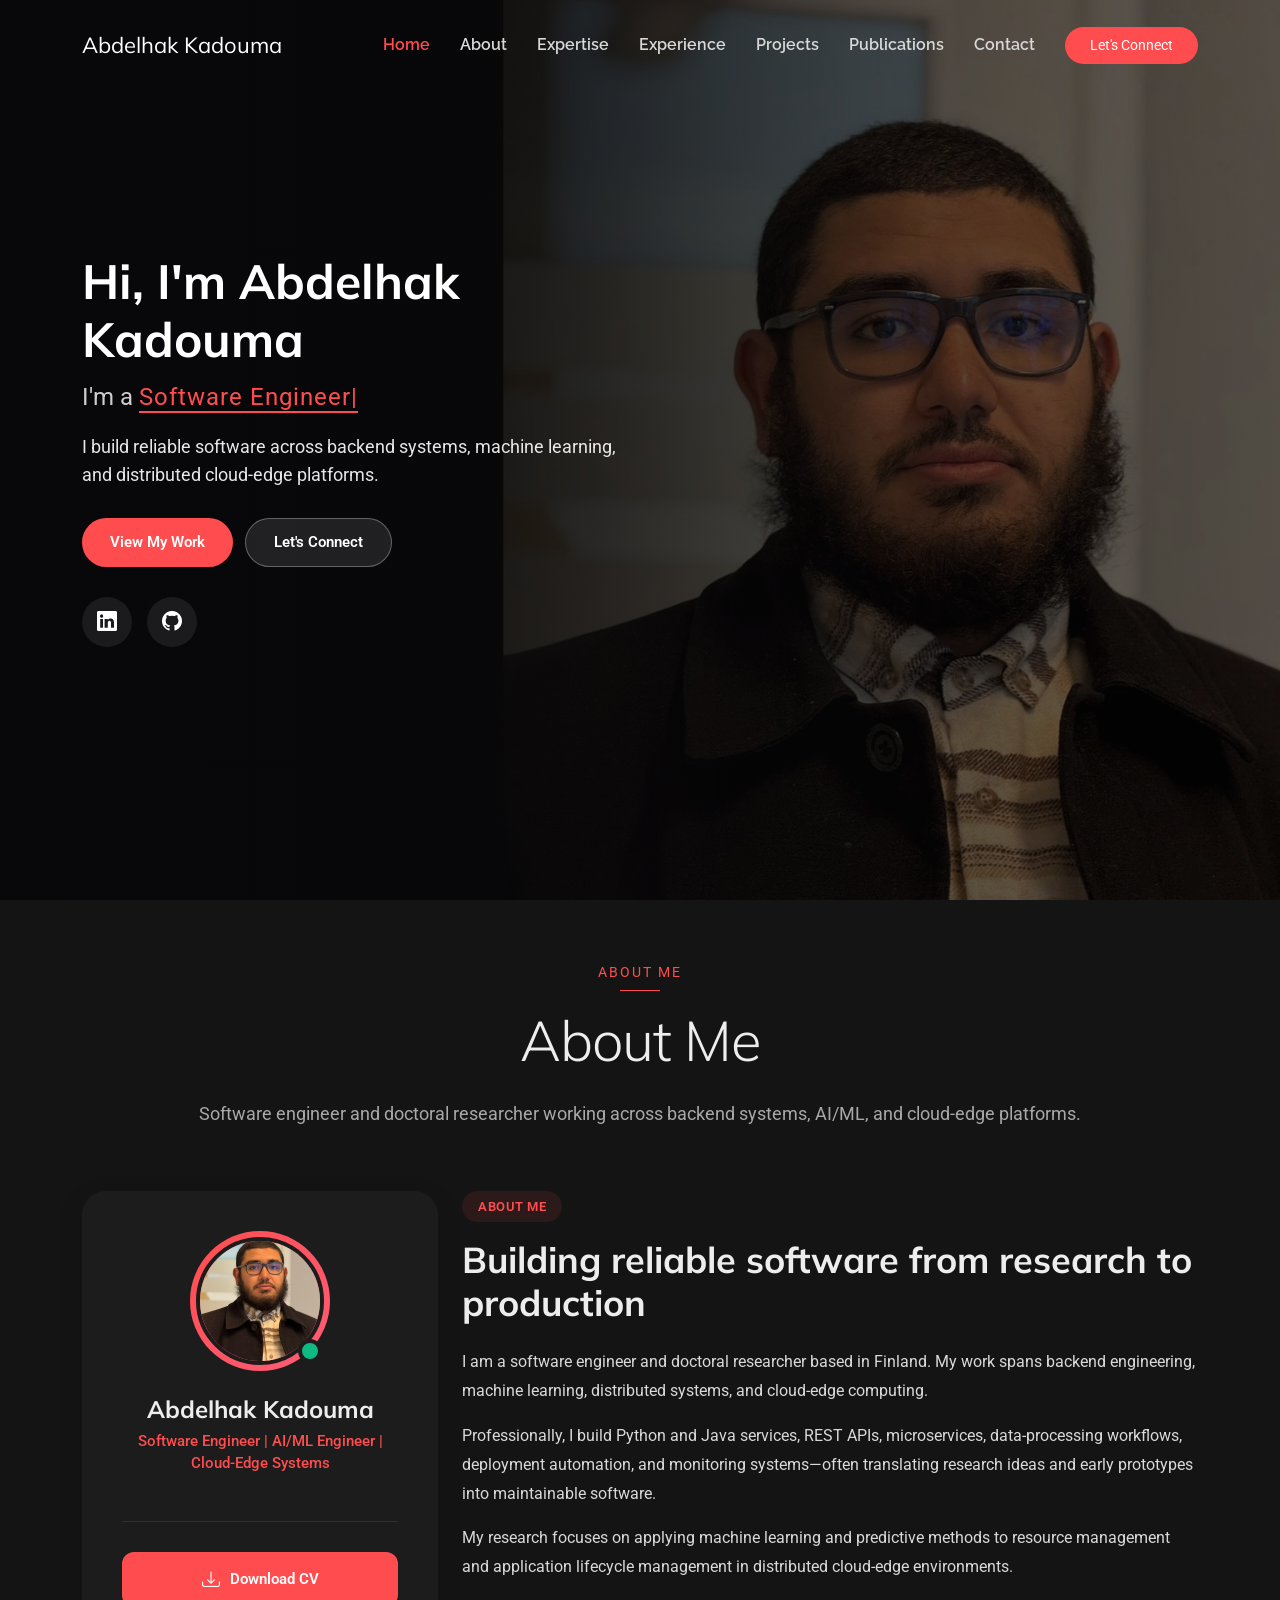
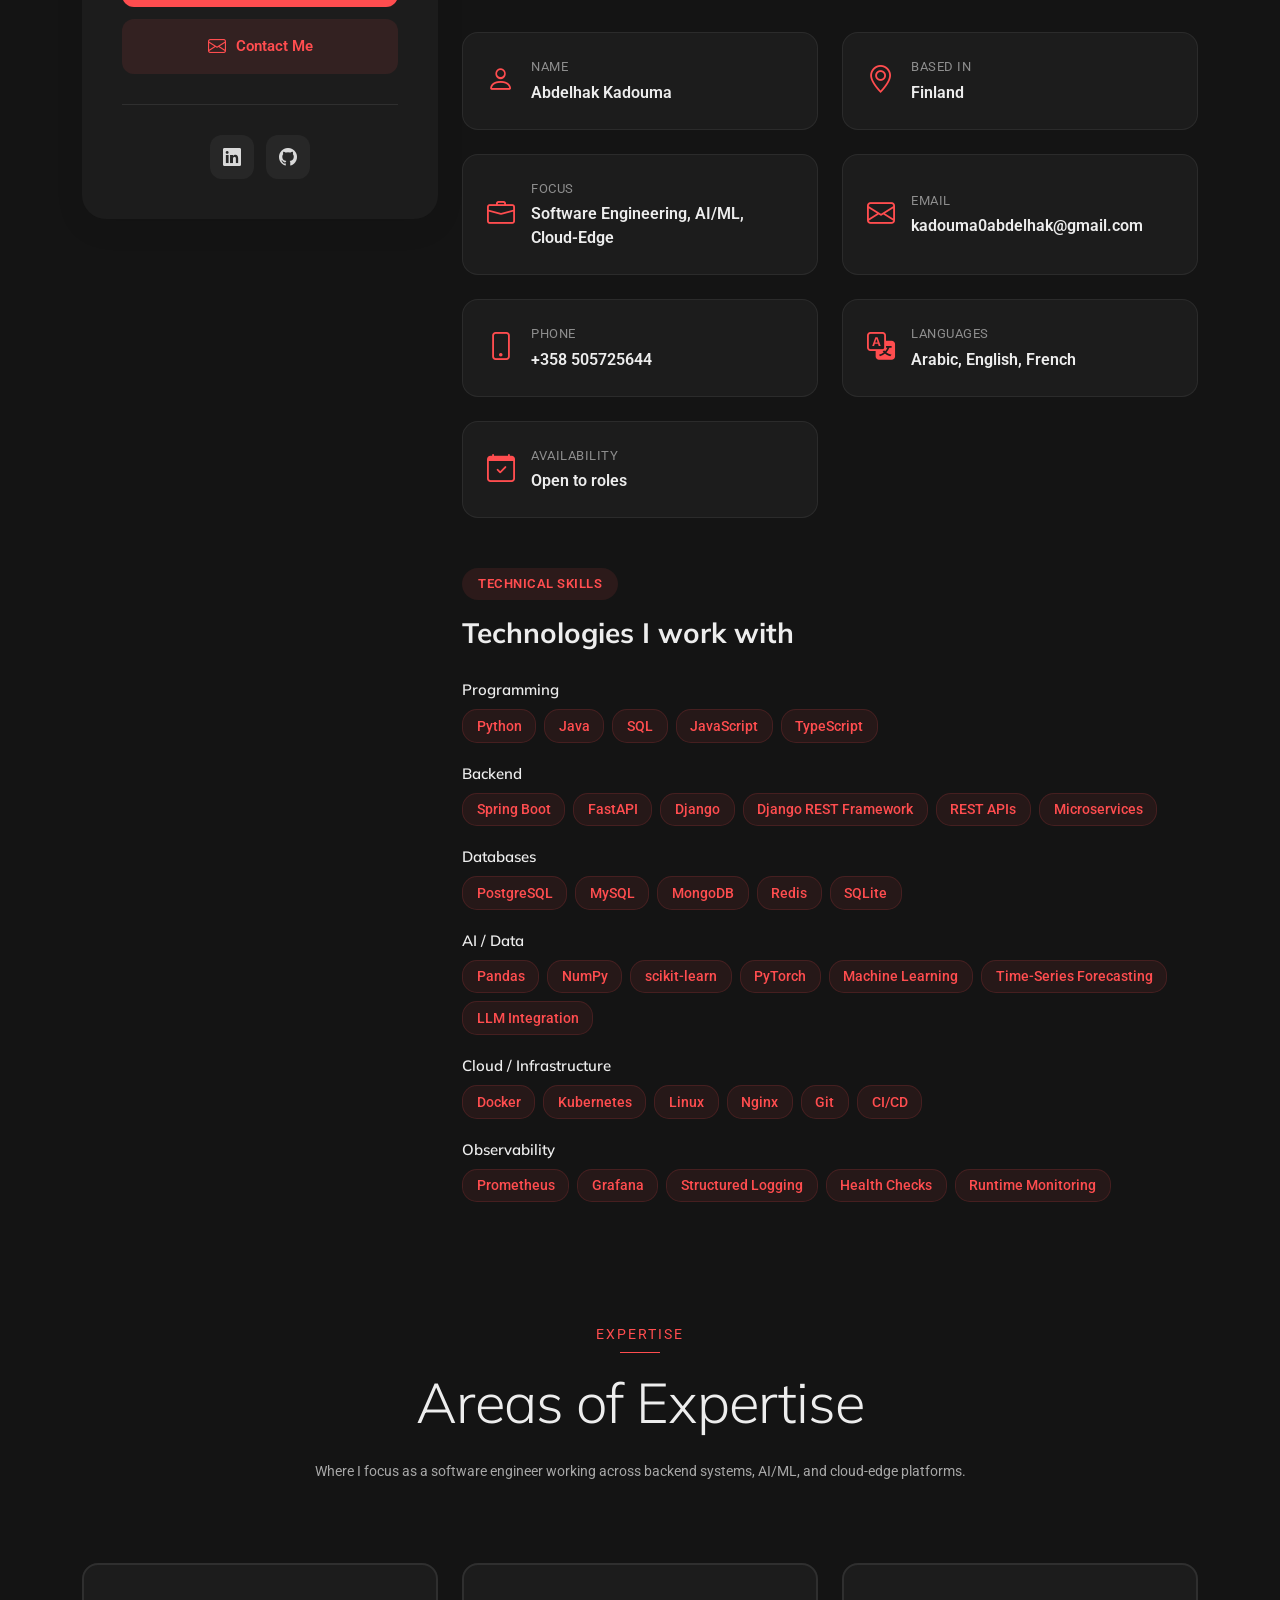
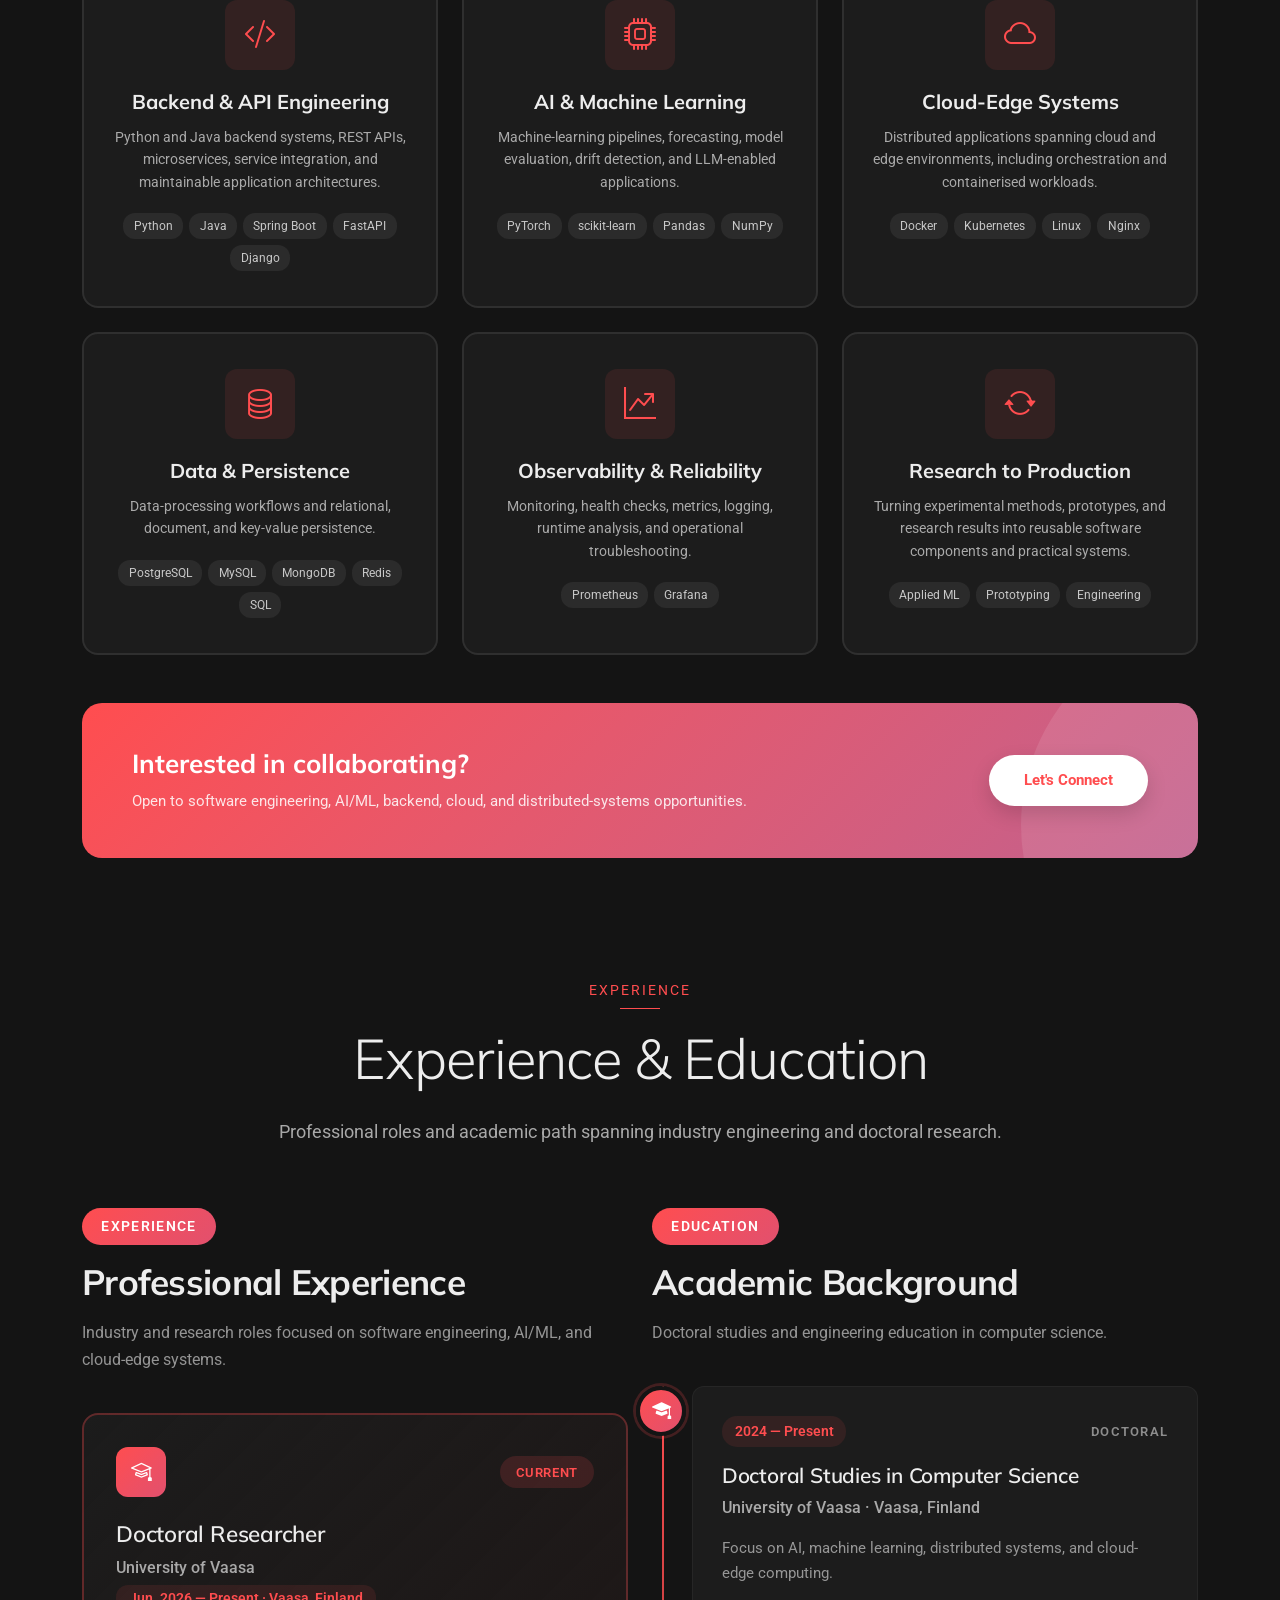
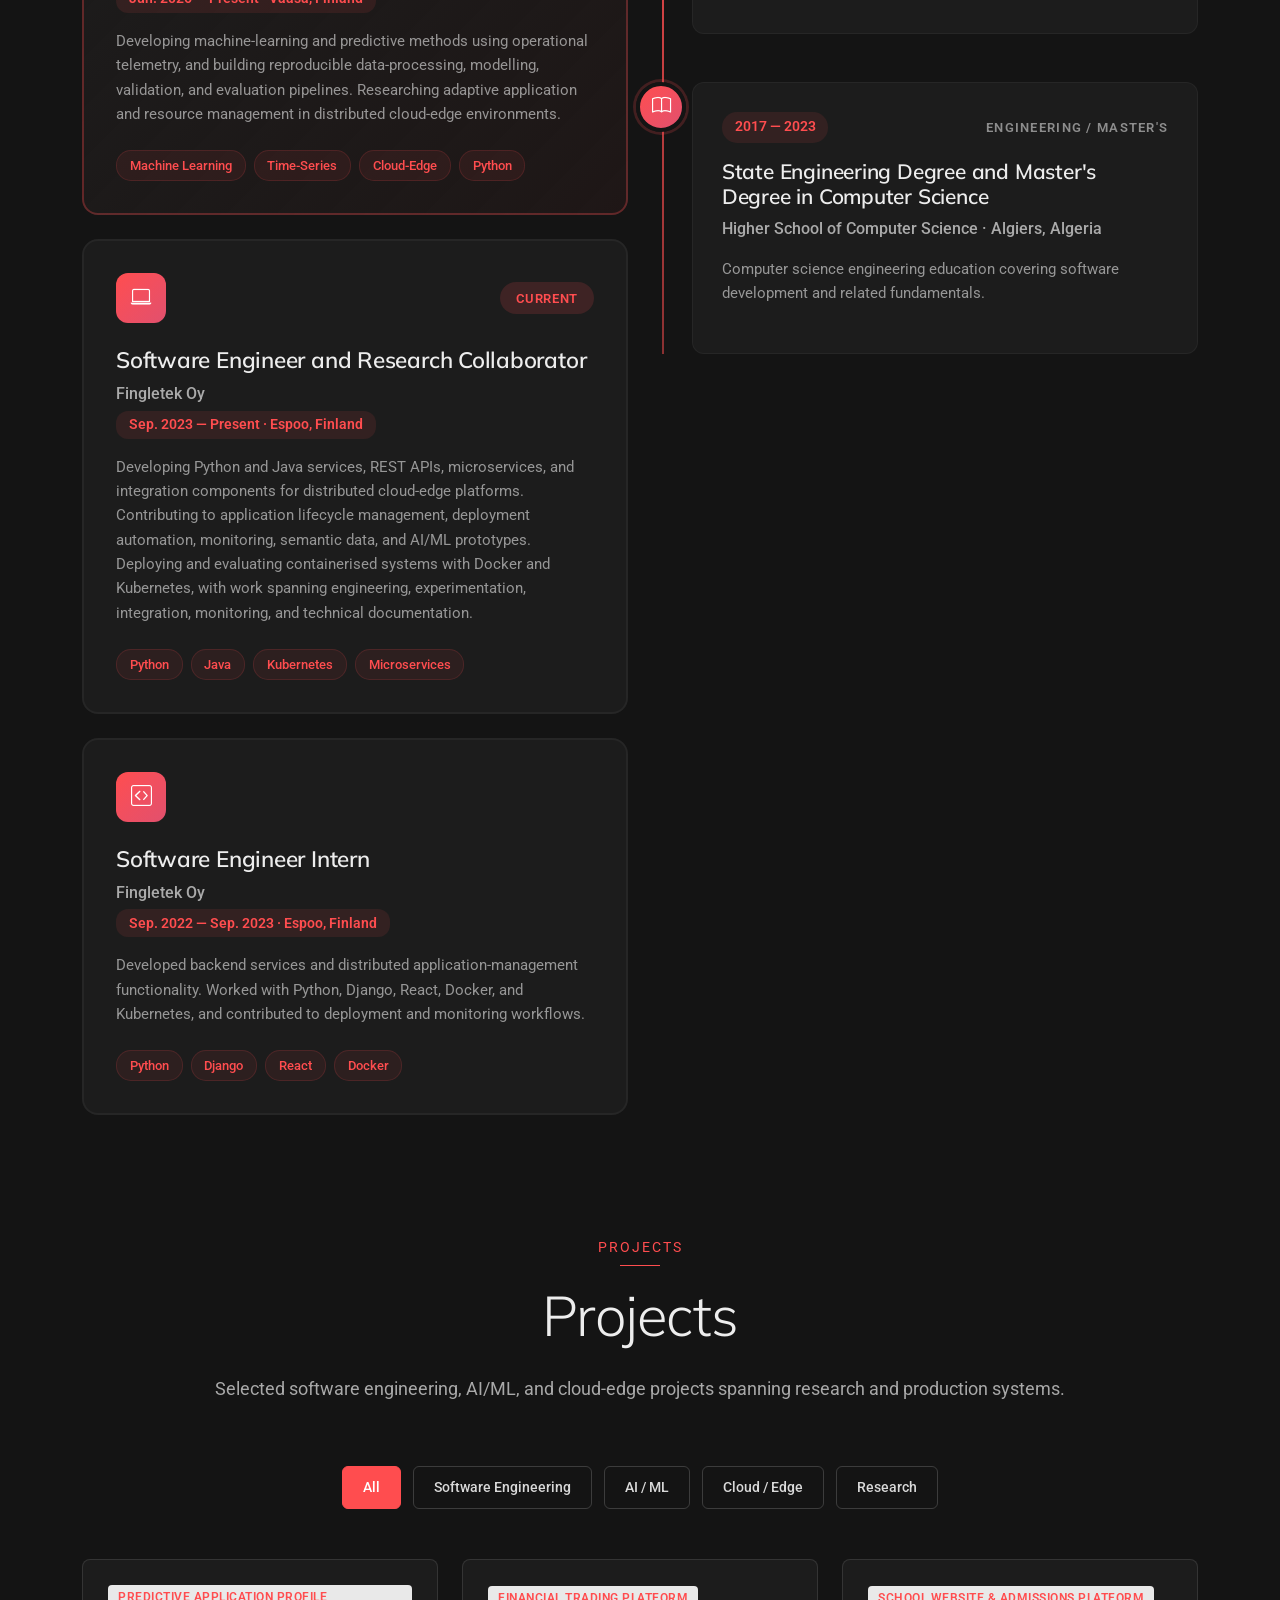
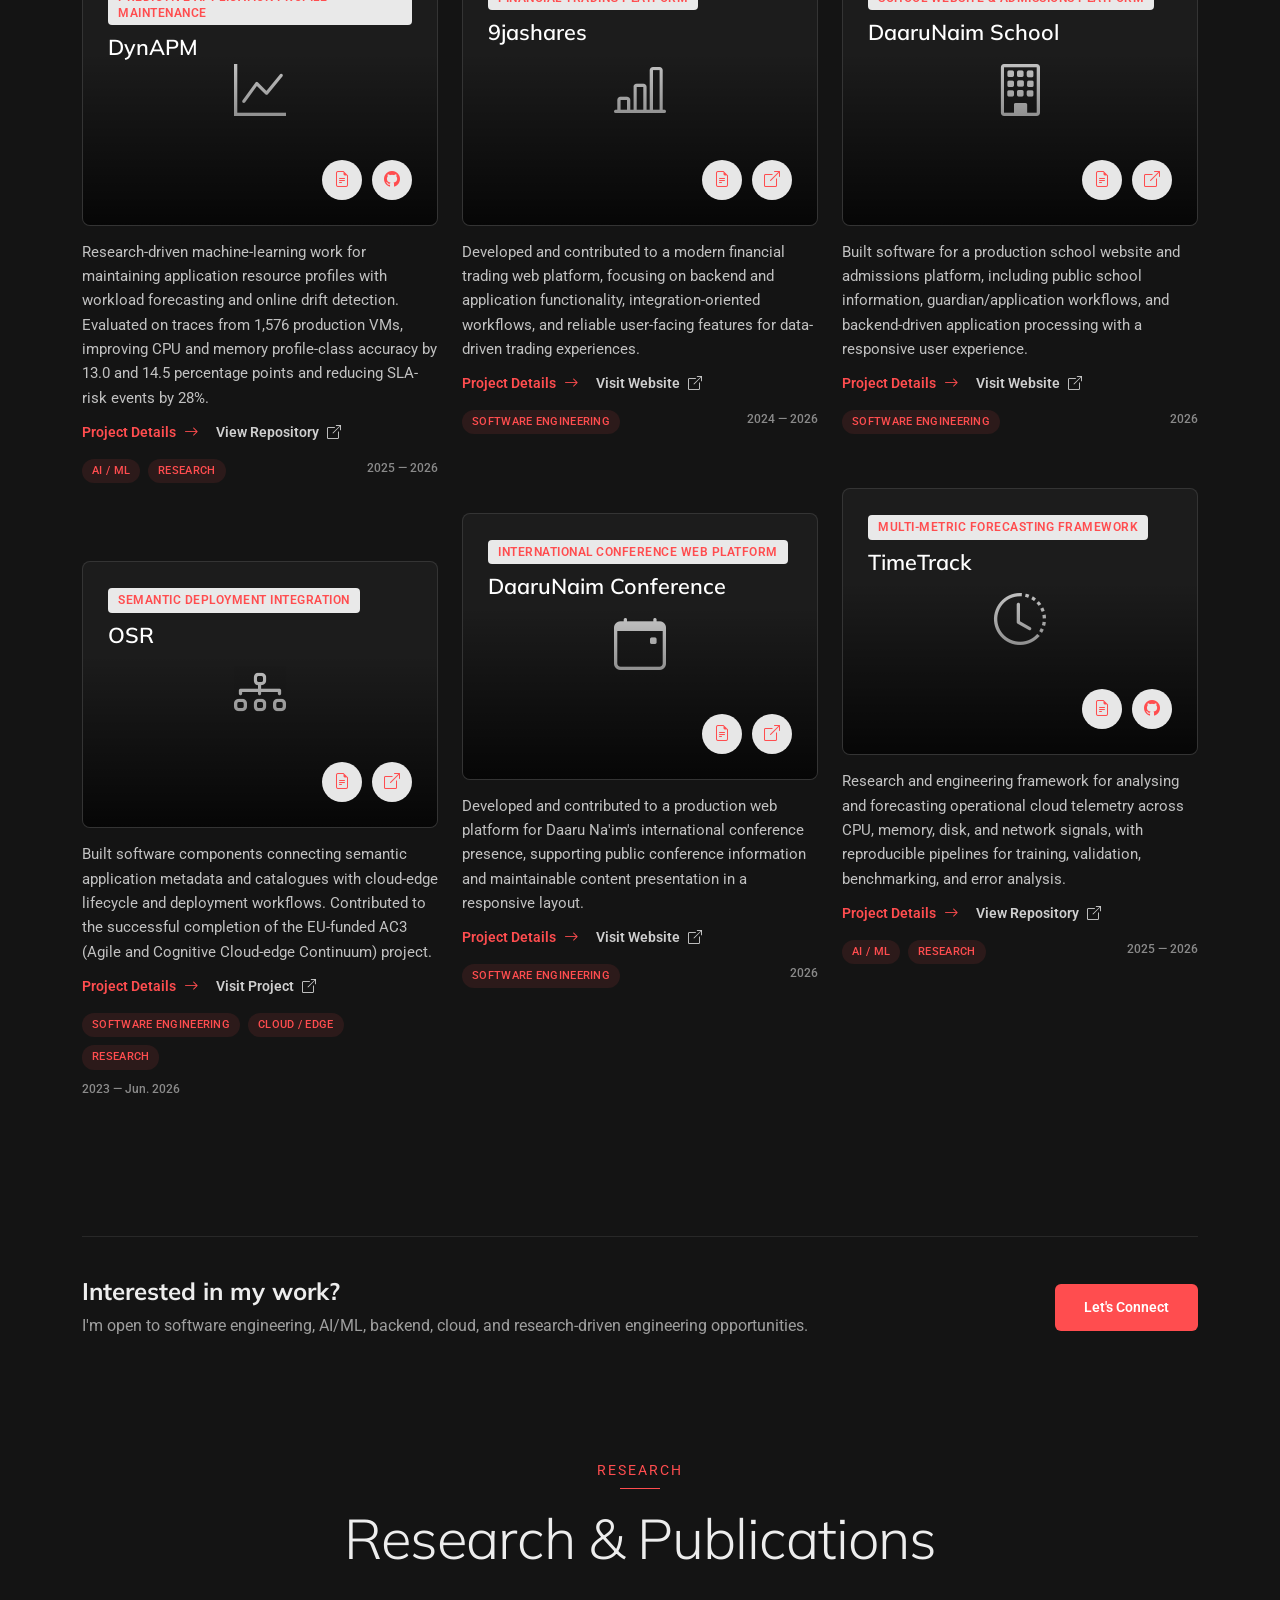
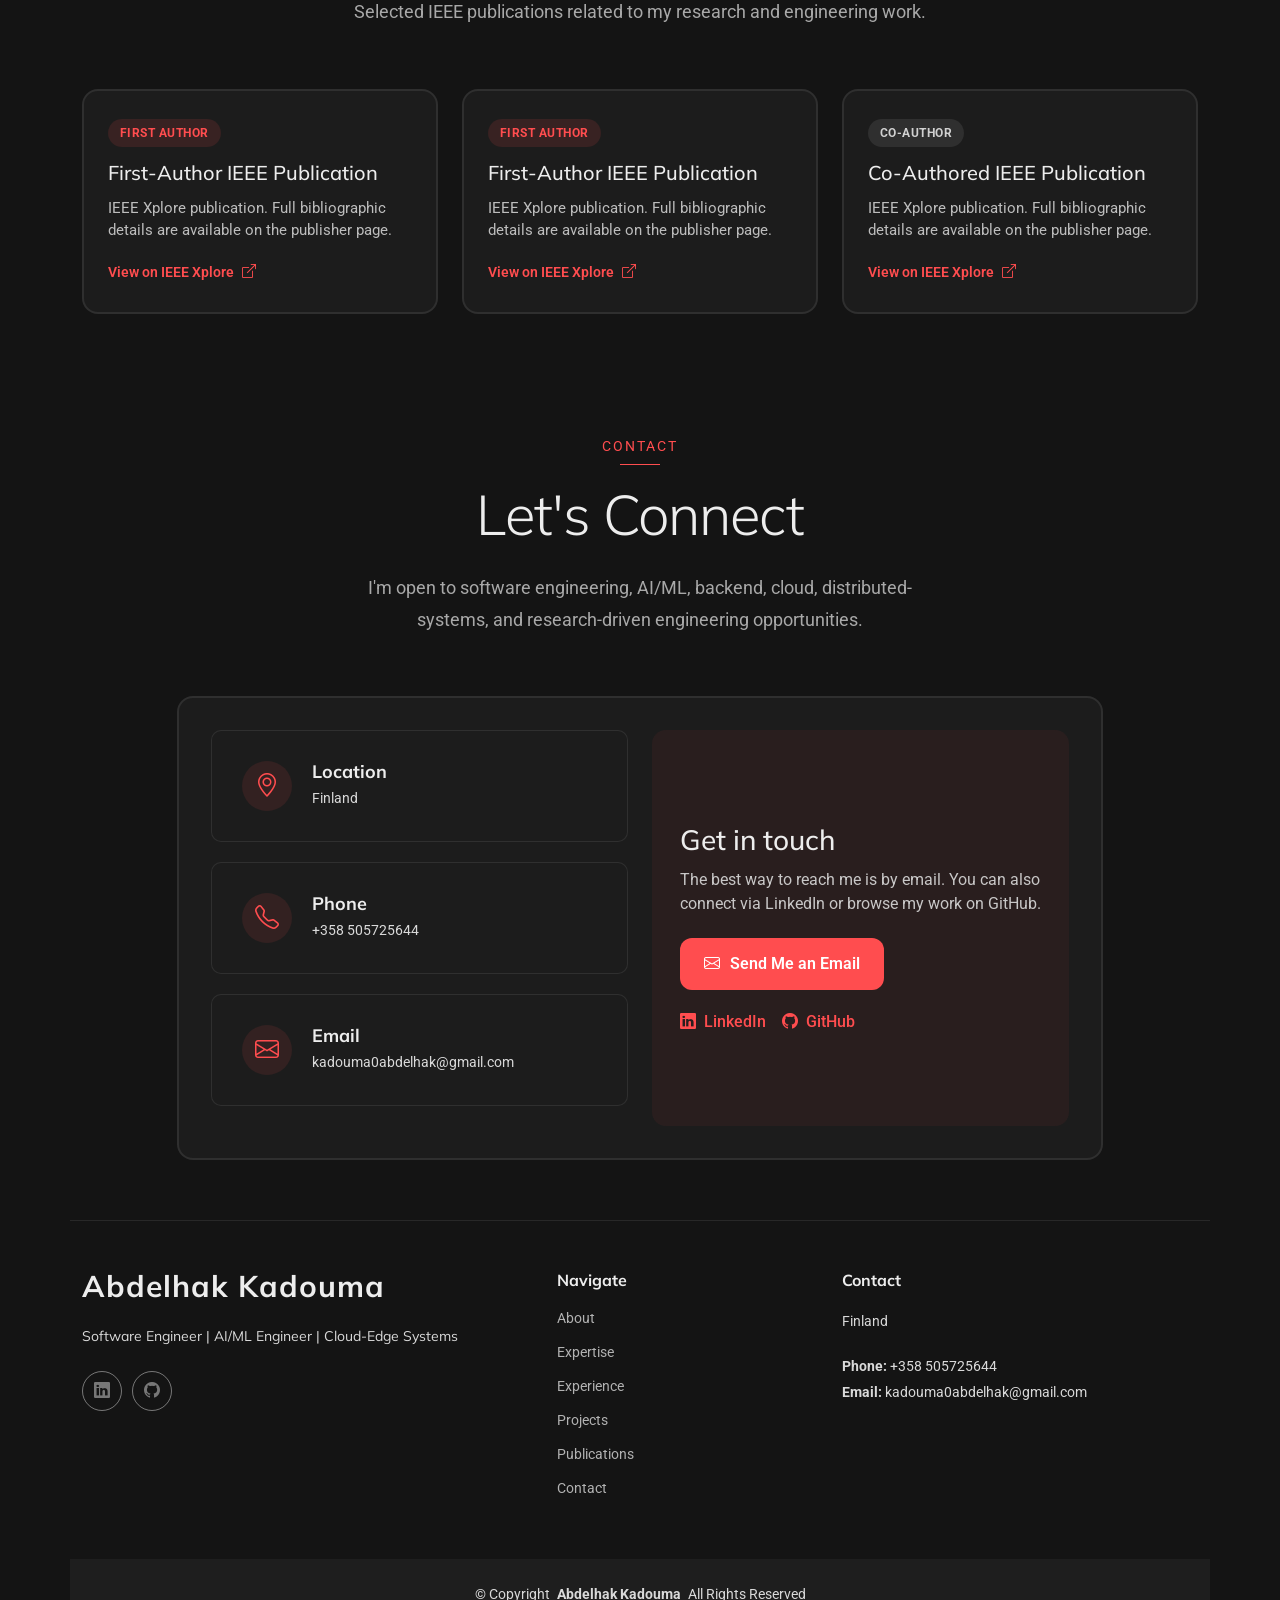
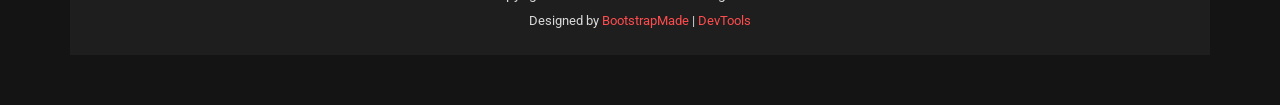
==== index.html @ a9c27a68 "Replace template hero image with personal photo Co-authored-by: Cursor <cursoragent@cursor.com>" ====
<!DOCTYPE html>
<html lang="en">

<head>
  <meta charset="utf-8">
  <meta content="width=device-width, initial-scale=1.0" name="viewport">
  <title>Abdelhak Kadouma | Software Engineer | AI/ML | Cloud-Edge Systems</title>
  <meta name="description" content="Abdelhak Kadouma — Software Engineer, AI/ML Engineer, and Cloud-Edge Systems researcher based in Finland.">
  <meta property="og:type" content="website">
  <meta property="og:url" content="https://kadoumaabdelhak.github.io/portfolio/">
  <meta property="og:image" content="https://kadoumaabdelhak.github.io/portfolio/assets/img/abdelhak-kadouma.jpg">
  <meta property="og:title" content="Abdelhak Kadouma | Software Engineer | AI/ML | Cloud-Edge Systems">
  <meta property="og:description" content="Abdelhak Kadouma — Software Engineer, AI/ML Engineer, and Cloud-Edge Systems researcher based in Finland.">
  <meta name="twitter:card" content="summary_large_image">
  <meta name="twitter:title" content="Abdelhak Kadouma | Software Engineer | AI/ML | Cloud-Edge Systems">
  <meta name="twitter:description" content="Abdelhak Kadouma — Software Engineer, AI/ML Engineer, and Cloud-Edge Systems researcher based in Finland.">
  <meta name="twitter:image" content="https://kadoumaabdelhak.github.io/portfolio/assets/img/abdelhak-kadouma.jpg">
  <link rel="canonical" href="https://kadoumaabdelhak.github.io/portfolio/">

  <meta name="keywords" content="Software Engineer, AI, Machine Learning, Backend, Cloud-Edge, Distributed Systems, Python, Java">

  <!-- Favicons -->
  <link href="assets/img/favicon.svg" type="image/svg+xml" rel="icon">
  <link href="assets/img/favicon.png" type="image/png" rel="icon">
  <link href="assets/img/apple-touch-icon.png" rel="apple-touch-icon">

  <!-- Fonts -->
  <link href="https://fonts.googleapis.com" rel="preconnect">
  <link href="https://fonts.gstatic.com" rel="preconnect" crossorigin>
  <link href="https://fonts.googleapis.com/css2?family=Roboto:ital,wght@0,100;0,300;0,400;0,500;0,700;0,900;1,100;1,300;1,400;1,500;1,700;1,900&family=Raleway:ital,wght@0,100;0,200;0,300;0,400;0,500;0,600;0,700;0,800;0,900;1,100;1,200;1,300;1,400;1,500;1,600;1,700;1,800;1,900&family=Mulish:ital,wght@0,200;0,300;0,400;0,500;0,600;0,700;0,800;0,900;1,200;1,300;1,400;1,500;1,600;1,700;1,800;1,900&display=swap" rel="stylesheet">

  <!-- Vendor CSS Files -->
  <link href="assets/vendor/bootstrap/css/bootstrap.min.css" rel="stylesheet">
  <link href="assets/vendor/bootstrap-icons/bootstrap-icons.css" rel="stylesheet">
  <link href="assets/vendor/aos/aos.css" rel="stylesheet">
  <link href="assets/vendor/glightbox/css/glightbox.min.css" rel="stylesheet">
  <link href="assets/vendor/swiper/swiper-bundle.min.css" rel="stylesheet">

  <!-- Main CSS File -->
  <link href="assets/css/main.css" rel="stylesheet">

  <!-- =======================================================
  * Template Name: Craftivo
  * Template URL: https://bootstrapmade.com/craftivo-bootstrap-portfolio-template/
  * Updated: Oct 04 2025 with Bootstrap v5.3.8
  * Author: BootstrapMade.com
  * License: https://bootstrapmade.com/license/
  ======================================================== -->
</head>

<body class="index-page">

  <header id="header" class="header d-flex align-items-center fixed-top">
    <div class="container-fluid container-xl position-relative d-flex align-items-center">

      <a href="index.html" class="logo d-flex align-items-center me-auto">
        <h1 class="sitename">Abdelhak Kadouma</h1>
      </a>

      <nav id="navmenu" class="navmenu">
        <ul>
          <li><a href="#hero" class="active">Home</a></li>
          <li><a href="#about">About</a></li>
          <li><a href="#expertise">Expertise</a></li>
          <li><a href="#experience">Experience</a></li>
          <li><a href="#portfolio">Projects</a></li>
          <li><a href="#publications">Publications</a></li>
          <li><a href="#contact">Contact</a></li>
        </ul>
        <i class="mobile-nav-toggle d-xl-none bi bi-list" role="button" tabindex="0" aria-label="Toggle navigation"></i>
      </nav>

      <a class="btn-getstarted" href="#contact">Let's Connect</a>

    </div>
  </header>

  <main class="main">

    <!-- Hero Section -->
    <section id="hero" class="hero section dark-background">

      <img src="assets/img/abdelhak-hero.jpg" alt="" role="presentation" data-aos="fade-in">

      <div class="container hero-content" data-aos="fade-up" data-aos-delay="100">
        <div class="row">
          <div class="col-lg-7 col-xl-6">
            <h2>Hi, I'm Abdelhak Kadouma</h2>
            <p>I'm a <span class="typed" data-typed-items="Software Engineer, AI/ML Engineer, Backend Engineer, Cloud-Edge Systems Researcher"></span><span class="typed-cursor" aria-hidden="true"></span></p>
            <p class="hero-tagline">I build reliable software across backend systems, machine learning, and distributed cloud-edge platforms.</p>
            <div class="hero-actions">
              <a href="#portfolio" class="btn-hero-primary">View My Work</a>
              <a href="#contact" class="btn-hero-secondary">Let's Connect</a>
            </div>
            <div class="social-links">
              <a href="https://www.linkedin.com/in/kadoumaabdelhak" target="_blank" rel="noopener noreferrer" aria-label="LinkedIn"><i class="bi bi-linkedin"></i></a>
              <a href="https://github.com/KADOUMAAbdelhak" target="_blank" rel="noopener noreferrer" aria-label="GitHub"><i class="bi bi-github"></i></a>
            </div>
          </div>
        </div>
      </div>

    </section><!-- /Hero Section -->

    <!-- About Section -->
    <section id="about" class="about section">

      <div class="container section-title" data-aos="fade-up">
        <span class="subtitle">About Me</span>
        <h2>About Me</h2>
        <p>Software engineer and doctoral researcher working across backend systems, AI/ML, and cloud-edge platforms.</p>
      </div>

      <div class="container" data-aos="fade-up" data-aos-delay="100">

        <div class="row gy-5">
          <div class="col-lg-4" data-aos="zoom-in" data-aos-delay="150">
            <div class="profile-card">
              <div class="profile-header">
                <div class="profile-avatar">
                  <img src="assets/img/abdelhak-kadouma.jpg" class="img-fluid" width="960" height="1280" alt="Abdelhak Kadouma">
                  <div class="status-indicator"></div>
                </div>
                <h3>Abdelhak Kadouma</h3>
                <span class="role">Software Engineer | AI/ML Engineer | Cloud-Edge Systems</span>
              </div>

              <div class="profile-actions">
                <a href="assets/docs/Abdelhak_Kadouma_CV.pdf" class="btn-primary" download="Abdelhak_Kadouma_CV.pdf">
                  <i class="bi bi-download" aria-hidden="true"></i> Download CV
                </a>
                <a href="#contact" class="btn-secondary"><i class="bi bi-envelope" aria-hidden="true"></i> Contact Me</a>
              </div>

              <div class="social-connect">
                <a href="https://www.linkedin.com/in/kadoumaabdelhak" target="_blank" rel="noopener noreferrer" aria-label="LinkedIn"><i class="bi bi-linkedin"></i></a>
                <a href="https://github.com/KADOUMAAbdelhak" target="_blank" rel="noopener noreferrer" aria-label="GitHub"><i class="bi bi-github"></i></a>
              </div>
            </div>
          </div>

          <div class="col-lg-8" data-aos="fade-left" data-aos-delay="200">
            <div class="content-wrapper">
              <div class="bio-section">
                <div class="section-tag">About Me</div>
                <h2>Building reliable software from research to production</h2>
                <p>I am a software engineer and doctoral researcher based in Finland. My work spans backend engineering, machine learning, distributed systems, and cloud-edge computing.</p>
                <p>Professionally, I build Python and Java services, REST APIs, microservices, data-processing workflows, deployment automation, and monitoring systems—often translating research ideas and early prototypes into maintainable software.</p>
                <p>My research focuses on applying machine learning and predictive methods to resource management and application lifecycle management in distributed cloud-edge environments.</p>
              </div>

              <div class="details-grid">
                <div class="detail-item" data-aos="fade-up" data-aos-delay="250">
                  <i class="bi bi-person"></i>
                  <div class="detail-content">
                    <span>Name</span>
                    <strong>Abdelhak Kadouma</strong>
                  </div>
                </div>

                <div class="detail-item" data-aos="fade-up" data-aos-delay="300">
                  <i class="bi bi-geo-alt"></i>
                  <div class="detail-content">
                    <span>Based In</span>
                    <strong>Finland</strong>
                  </div>
                </div>

                <div class="detail-item" data-aos="fade-up" data-aos-delay="350">
                  <i class="bi bi-briefcase"></i>
                  <div class="detail-content">
                    <span>Focus</span>
                    <strong>Software Engineering, AI/ML, Cloud-Edge</strong>
                  </div>
                </div>

                <div class="detail-item" data-aos="fade-up" data-aos-delay="100">
                  <i class="bi bi-envelope"></i>
                  <div class="detail-content">
                    <span>Email</span>
                    <strong><a href="mailto:kadouma0abdelhak@gmail.com">kadouma0abdelhak@gmail.com</a></strong>
                  </div>
                </div>

                <div class="detail-item" data-aos="fade-up" data-aos-delay="150">
                  <i class="bi bi-phone"></i>
                  <div class="detail-content">
                    <span>Phone</span>
                    <strong><a href="tel:+358505725644">+358 505725644</a></strong>
                  </div>
                </div>

                <div class="detail-item" data-aos="fade-up" data-aos-delay="200">
                  <i class="bi bi-translate"></i>
                  <div class="detail-content">
                    <span>Languages</span>
                    <strong>Arabic, English, French</strong>
                  </div>
                </div>

                <div class="detail-item" data-aos="fade-up" data-aos-delay="250">
                  <i class="bi bi-calendar-check"></i>
                  <div class="detail-content">
                    <span>Availability</span>
                    <strong>Open to roles</strong>
                  </div>
                </div>
              </div>

              <div class="skills-showcase" data-aos="fade-up" data-aos-delay="250">
                <div class="section-tag">Technical Skills</div>
                <h3>Technologies I work with</h3>

                <div class="skill-groups">
                  <div class="skill-group">
                    <h4>Programming</h4>
                    <div class="skill-tags">
                      <span class="skill-tag">Python</span>
                      <span class="skill-tag">Java</span>
                      <span class="skill-tag">SQL</span>
                      <span class="skill-tag">JavaScript</span>
                      <span class="skill-tag">TypeScript</span>
                    </div>
                  </div>

                  <div class="skill-group">
                    <h4>Backend</h4>
                    <div class="skill-tags">
                      <span class="skill-tag">Spring Boot</span>
                      <span class="skill-tag">FastAPI</span>
                      <span class="skill-tag">Django</span>
                      <span class="skill-tag">Django REST Framework</span>
                      <span class="skill-tag">REST APIs</span>
                      <span class="skill-tag">Microservices</span>
                    </div>
                  </div>

                  <div class="skill-group">
                    <h4>Databases</h4>
                    <div class="skill-tags">
                      <span class="skill-tag">PostgreSQL</span>
                      <span class="skill-tag">MySQL</span>
                      <span class="skill-tag">MongoDB</span>
                      <span class="skill-tag">Redis</span>
                      <span class="skill-tag">SQLite</span>
                    </div>
                  </div>

                  <div class="skill-group">
                    <h4>AI / Data</h4>
                    <div class="skill-tags">
                      <span class="skill-tag">Pandas</span>
                      <span class="skill-tag">NumPy</span>
                      <span class="skill-tag">scikit-learn</span>
                      <span class="skill-tag">PyTorch</span>
                      <span class="skill-tag">Machine Learning</span>
                      <span class="skill-tag">Time-Series Forecasting</span>
                      <span class="skill-tag">LLM Integration</span>
                    </div>
                  </div>

                  <div class="skill-group">
                    <h4>Cloud / Infrastructure</h4>
                    <div class="skill-tags">
                      <span class="skill-tag">Docker</span>
                      <span class="skill-tag">Kubernetes</span>
                      <span class="skill-tag">Linux</span>
                      <span class="skill-tag">Nginx</span>
                      <span class="skill-tag">Git</span>
                      <span class="skill-tag">CI/CD</span>
                    </div>
                  </div>

                  <div class="skill-group">
                    <h4>Observability</h4>
                    <div class="skill-tags">
                      <span class="skill-tag">Prometheus</span>
                      <span class="skill-tag">Grafana</span>
                      <span class="skill-tag">Structured Logging</span>
                      <span class="skill-tag">Health Checks</span>
                      <span class="skill-tag">Runtime Monitoring</span>
                    </div>
                  </div>
                </div>
              </div>
            </div>
          </div>
        </div>

      </div>

    </section><!-- /About Section -->

    <!-- Areas of Expertise Section -->
    <section id="expertise" class="services section">

      <div class="container section-title" data-aos="fade-up">
        <span class="subtitle">Expertise</span>
        <h2>Areas of Expertise</h2>
        <p>Where I focus as a software engineer working across backend systems, AI/ML, and cloud-edge platforms.</p>
      </div>

      <div class="container" data-aos="fade-up" data-aos-delay="100">

        <div class="row gy-4">
          <div class="col-lg-4 col-md-6" data-aos="zoom-in" data-aos-delay="100">
            <div class="service-item">
              <div class="icon-wrapper">
                <i class="bi bi-code-slash"></i>
              </div>
              <h4>Backend &amp; API Engineering</h4>
              <p>Python and Java backend systems, REST APIs, microservices, service integration, and maintainable application architectures.</p>
              <div class="expertise-tech">
                <span>Python</span>
                <span>Java</span>
                <span>Spring Boot</span>
                <span>FastAPI</span>
                <span>Django</span>
              </div>
            </div>
          </div>

          <div class="col-lg-4 col-md-6" data-aos="zoom-in" data-aos-delay="200">
            <div class="service-item">
              <div class="icon-wrapper">
                <i class="bi bi-cpu"></i>
              </div>
              <h4>AI &amp; Machine Learning</h4>
              <p>Machine-learning pipelines, forecasting, model evaluation, drift detection, and LLM-enabled applications.</p>
              <div class="expertise-tech">
                <span>PyTorch</span>
                <span>scikit-learn</span>
                <span>Pandas</span>
                <span>NumPy</span>
              </div>
            </div>
          </div>

          <div class="col-lg-4 col-md-6" data-aos="zoom-in" data-aos-delay="300">
            <div class="service-item">
              <div class="icon-wrapper">
                <i class="bi bi-cloud"></i>
              </div>
              <h4>Cloud-Edge Systems</h4>
              <p>Distributed applications spanning cloud and edge environments, including orchestration and containerised workloads.</p>
              <div class="expertise-tech">
                <span>Docker</span>
                <span>Kubernetes</span>
                <span>Linux</span>
                <span>Nginx</span>
              </div>
            </div>
          </div>

          <div class="col-lg-4 col-md-6" data-aos="zoom-in" data-aos-delay="100">
            <div class="service-item">
              <div class="icon-wrapper">
                <i class="bi bi-database"></i>
              </div>
              <h4>Data &amp; Persistence</h4>
              <p>Data-processing workflows and relational, document, and key-value persistence.</p>
              <div class="expertise-tech">
                <span>PostgreSQL</span>
                <span>MySQL</span>
                <span>MongoDB</span>
                <span>Redis</span>
                <span>SQL</span>
              </div>
            </div>
          </div>

          <div class="col-lg-4 col-md-6" data-aos="zoom-in" data-aos-delay="200">
            <div class="service-item">
              <div class="icon-wrapper">
                <i class="bi bi-graph-up-arrow"></i>
              </div>
              <h4>Observability &amp; Reliability</h4>
              <p>Monitoring, health checks, metrics, logging, runtime analysis, and operational troubleshooting.</p>
              <div class="expertise-tech">
                <span>Prometheus</span>
                <span>Grafana</span>
              </div>
            </div>
          </div>

          <div class="col-lg-4 col-md-6" data-aos="zoom-in" data-aos-delay="300">
            <div class="service-item">
              <div class="icon-wrapper">
                <i class="bi bi-arrow-repeat"></i>
              </div>
              <h4>Research to Production</h4>
              <p>Turning experimental methods, prototypes, and research results into reusable software components and practical systems.</p>
              <div class="expertise-tech">
                <span>Applied ML</span>
                <span>Prototyping</span>
                <span>Engineering</span>
              </div>
            </div>
          </div>
        </div>

        <div class="row mt-5">
          <div class="col-12" data-aos="fade-up" data-aos-delay="200">
            <div class="cta-box">
              <div class="row align-items-center">
                <div class="col-lg-8">
                  <h3>Interested in collaborating?</h3>
                  <p>Open to software engineering, AI/ML, backend, cloud, and distributed-systems opportunities.</p>
                </div>
                <div class="col-lg-4 text-lg-end text-center">
                  <a href="#contact" class="cta-btn">Let's Connect</a>
                </div>
              </div>
            </div>
          </div>
        </div>

      </div>

    </section><!-- /Areas of Expertise Section -->

    <!-- Experience & Education Section -->
    <section id="experience" class="resume section">

      <div class="container section-title" data-aos="fade-up">
        <span class="subtitle">Experience</span>
        <h2>Experience &amp; Education</h2>
        <p>Professional roles and academic path spanning industry engineering and doctoral research.</p>
      </div>

      <div class="container" data-aos="fade-up" data-aos-delay="100">

        <div class="row gy-5">
          <div class="col-lg-6">
            <div class="experience-section">
              <div class="section-header" data-aos="fade-right" data-aos-delay="200">
                <div class="header-content">
                  <span class="section-badge">Experience</span>
                  <h2>Professional Experience</h2>
                  <p>Industry and research roles focused on software engineering, AI/ML, and cloud-edge systems.</p>
                </div>
              </div>

              <div class="experience-cards">
                <div class="exp-card featured" data-aos="zoom-in" data-aos-delay="300">
                  <div class="card-header">
                    <div class="company-logo">
                      <i class="bi bi-mortarboard"></i>
                    </div>
                    <div class="period-badge">Current</div>
                  </div>
                  <div class="card-body">
                    <h3>Doctoral Researcher</h3>
                    <p class="company-name">University of Vaasa</p>
                    <span class="duration">Jun. 2026 — Present · Vaasa, Finland</span>
                    <p class="description">Developing machine-learning and predictive methods using operational telemetry, and building reproducible data-processing, modelling, validation, and evaluation pipelines. Researching adaptive application and resource management in distributed cloud-edge environments.</p>
                    <div class="skills-tags">
                      <span class="skill-tag">Machine Learning</span>
                      <span class="skill-tag">Time-Series</span>
                      <span class="skill-tag">Cloud-Edge</span>
                      <span class="skill-tag">Python</span>
                    </div>
                  </div>
                </div>

                <div class="exp-card" data-aos="zoom-in" data-aos-delay="350">
                  <div class="card-header">
                    <div class="company-logo">
                      <i class="bi bi-laptop"></i>
                    </div>
                    <div class="period-badge">Current</div>
                  </div>
                  <div class="card-body">
                    <h3>Software Engineer and Research Collaborator</h3>
                    <p class="company-name">Fingletek Oy</p>
                    <span class="duration">Sep. 2023 — Present · Espoo, Finland</span>
                    <p class="description">Developing Python and Java services, REST APIs, microservices, and integration components for distributed cloud-edge platforms. Contributing to application lifecycle management, deployment automation, monitoring, semantic data, and AI/ML prototypes. Deploying and evaluating containerised systems with Docker and Kubernetes, with work spanning engineering, experimentation, integration, monitoring, and technical documentation.</p>
                    <div class="skills-tags">
                      <span class="skill-tag">Python</span>
                      <span class="skill-tag">Java</span>
                      <span class="skill-tag">Kubernetes</span>
                      <span class="skill-tag">Microservices</span>
                    </div>
                  </div>
                </div>

                <div class="exp-card" data-aos="zoom-in" data-aos-delay="400">
                  <div class="card-header">
                    <div class="company-logo">
                      <i class="bi bi-code-square"></i>
                    </div>
                  </div>
                  <div class="card-body">
                    <h3>Software Engineer Intern</h3>
                    <p class="company-name">Fingletek Oy</p>
                    <span class="duration">Sep. 2022 — Sep. 2023 · Espoo, Finland</span>
                    <p class="description">Developed backend services and distributed application-management functionality. Worked with Python, Django, React, Docker, and Kubernetes, and contributed to deployment and monitoring workflows.</p>
                    <div class="skills-tags">
                      <span class="skill-tag">Python</span>
                      <span class="skill-tag">Django</span>
                      <span class="skill-tag">React</span>
                      <span class="skill-tag">Docker</span>
                    </div>
                  </div>
                </div>
              </div>
            </div>
          </div>

          <div class="col-lg-6">
            <div class="education-section">
              <div class="section-header" data-aos="fade-left" data-aos-delay="200">
                <div class="header-content">
                  <span class="section-badge">Education</span>
                  <h2>Academic Background</h2>
                  <p>Doctoral studies and engineering education in computer science.</p>
                </div>
              </div>

              <div class="education-timeline" data-aos="fade-left" data-aos-delay="300">
                <div class="timeline-track">
                  <div class="timeline-item">
                    <div class="timeline-marker">
                      <i class="bi bi-mortarboard-fill"></i>
                    </div>
                    <div class="timeline-content">
                      <div class="education-meta">
                        <span class="year-range">2024 — Present</span>
                        <span class="degree-level">Doctoral</span>
                      </div>
                      <h4>Doctoral Studies in Computer Science</h4>
                      <p class="institution">University of Vaasa · Vaasa, Finland</p>
                      <p class="description">Focus on AI, machine learning, distributed systems, and cloud-edge computing.</p>
                    </div>
                  </div>

                  <div class="timeline-item">
                    <div class="timeline-marker">
                      <i class="bi bi-book"></i>
                    </div>
                    <div class="timeline-content">
                      <div class="education-meta">
                        <span class="year-range">2017 — 2023</span>
                        <span class="degree-level">Engineering / Master's</span>
                      </div>
                      <h4>State Engineering Degree and Master's Degree in Computer Science</h4>
                      <p class="institution">Higher School of Computer Science · Algiers, Algeria</p>
                      <p class="description">Computer science engineering education covering software development and related fundamentals.</p>
                    </div>
                  </div>
                </div>
              </div>
            </div>
          </div>
        </div>

      </div>

    </section><!-- /Experience & Education Section -->

    <!-- Portfolio Section -->
    <section id="portfolio" class="portfolio section">

      <div class="container section-title" data-aos="fade-up">
        <span class="subtitle">Projects</span>
        <h2>Projects</h2>
        <p>Selected software engineering, AI/ML, and cloud-edge projects spanning research and production systems.</p>
      </div>

      <div class="container" data-aos="fade-up" data-aos-delay="100">

        <div class="isotope-layout" data-default-filter="*" data-layout="masonry" data-sort="original-order">
          <ul class="portfolio-filters isotope-filters" data-aos="fade-up" data-aos-delay="200">
            <li data-filter="*" class="filter-active">All</li>
            <li data-filter=".filter-software">Software Engineering</li>
            <li data-filter=".filter-aiml">AI / ML</li>
            <li data-filter=".filter-cloudedge">Cloud / Edge</li>
            <li data-filter=".filter-research">Research</li>
          </ul>

          <div class="row gy-4 isotope-container" data-aos="fade-up" data-aos-delay="300">

            <div class="col-lg-4 col-md-6 portfolio-item isotope-item filter-aiml filter-research">
              <div class="portfolio-card">
                <div class="portfolio-image-container project-visual project-visual-dynapm">
                  <div class="project-visual-inner">
                    <i class="bi bi-graph-up" aria-hidden="true"></i>
                  </div>
                  <div class="portfolio-overlay">
                    <div class="portfolio-info">
                      <span class="project-category">Predictive Application Profile Maintenance</span>
                      <h4>DynAPM</h4>
                    </div>
                    <div class="portfolio-actions">
                      <a href="project-dynapm.html" class="portfolio-link" aria-label="Open DynAPM project details">
                        <i class="bi bi-file-earmark-text"></i>
                      </a>
                      <a href="https://github.com/KADOUMAAbdelhak/gwa-t-13-lstm-pipeline" class="portfolio-link" target="_blank" rel="noopener noreferrer" aria-label="View DynAPM repository">
                        <i class="bi bi-github"></i>
                      </a>
                    </div>
                  </div>
                </div>
                <div class="portfolio-summary">
                  <p>Research-driven machine-learning work for maintaining application resource profiles with workload forecasting and online drift detection. Evaluated on traces from 1,576 production VMs, improving CPU and memory profile-class accuracy by 13.0 and 14.5 percentage points and reducing SLA-risk events by 28%.</p>
                  <div class="project-cta-group">
                    <a class="project-cta" href="project-dynapm.html">Project Details <i class="bi bi-arrow-right"></i></a>
                    <a class="project-cta project-cta-secondary" href="https://github.com/KADOUMAAbdelhak/gwa-t-13-lstm-pipeline" target="_blank" rel="noopener noreferrer">View Repository <i class="bi bi-box-arrow-up-right"></i></a>
                  </div>
                </div>
                <div class="portfolio-meta">
                  <div class="project-tags">
                    <span class="tag">AI / ML</span>
                    <span class="tag">Research</span>
                  </div>
                  <div class="project-year">2025 — 2026</div>
                </div>
              </div>
            </div>

            <div class="col-lg-4 col-md-6 portfolio-item isotope-item filter-software">
              <div class="portfolio-card">
                <div class="portfolio-image-container project-visual project-visual-9jashares">
                  <div class="project-visual-inner">
                    <i class="bi bi-bar-chart-line" aria-hidden="true"></i>
                  </div>
                  <div class="portfolio-overlay">
                    <div class="portfolio-info">
                      <span class="project-category">Financial Trading Platform</span>
                      <h4>9jashares</h4>
                    </div>
                    <div class="portfolio-actions">
                      <a href="project-9jashares.html" class="portfolio-link" aria-label="Open 9jashares project details">
                        <i class="bi bi-file-earmark-text"></i>
                      </a>
                      <a href="https://9jashares.com/" class="portfolio-link" target="_blank" rel="noopener noreferrer" aria-label="Visit 9jashares website">
                        <i class="bi bi-box-arrow-up-right"></i>
                      </a>
                    </div>
                  </div>
                </div>
                <div class="portfolio-summary">
                  <p>Developed and contributed to a modern financial trading web platform, focusing on backend and application functionality, integration-oriented workflows, and reliable user-facing features for data-driven trading experiences.</p>
                  <div class="project-cta-group">
                    <a class="project-cta" href="project-9jashares.html">Project Details <i class="bi bi-arrow-right"></i></a>
                    <a class="project-cta project-cta-secondary" href="https://9jashares.com/" target="_blank" rel="noopener noreferrer">Visit Website <i class="bi bi-box-arrow-up-right"></i></a>
                  </div>
                </div>
                <div class="portfolio-meta">
                  <div class="project-tags">
                    <span class="tag">Software Engineering</span>
                  </div>
                  <div class="project-year">2024 — 2026</div>
                </div>
              </div>
            </div>

            <div class="col-lg-4 col-md-6 portfolio-item isotope-item filter-software">
              <div class="portfolio-card">
                <div class="portfolio-image-container project-visual project-visual-school">
                  <div class="project-visual-inner">
                    <i class="bi bi-building" aria-hidden="true"></i>
                  </div>
                  <div class="portfolio-overlay">
                    <div class="portfolio-info">
                      <span class="project-category">School Website &amp; Admissions Platform</span>
                      <h4>DaaruNaim School</h4>
                    </div>
                    <div class="portfolio-actions">
                      <a href="project-daarunaim-school.html" class="portfolio-link" aria-label="Open DaaruNaim School project details">
                        <i class="bi bi-file-earmark-text"></i>
                      </a>
                      <a href="https://danis.daarunaim.ng/" class="portfolio-link" target="_blank" rel="noopener noreferrer" aria-label="Visit DaaruNaim School website">
                        <i class="bi bi-box-arrow-up-right"></i>
                      </a>
                    </div>
                  </div>
                </div>
                <div class="portfolio-summary">
                  <p>Built software for a production school website and admissions platform, including public school information, guardian/application workflows, and backend-driven application processing with a responsive user experience.</p>
                  <div class="project-cta-group">
                    <a class="project-cta" href="project-daarunaim-school.html">Project Details <i class="bi bi-arrow-right"></i></a>
                    <a class="project-cta project-cta-secondary" href="https://danis.daarunaim.ng/" target="_blank" rel="noopener noreferrer">Visit Website <i class="bi bi-box-arrow-up-right"></i></a>
                  </div>
                </div>
                <div class="portfolio-meta">
                  <div class="project-tags">
                    <span class="tag">Software Engineering</span>
                  </div>
                  <div class="project-year">2026</div>
                </div>
              </div>
            </div>

            <div class="col-lg-4 col-md-6 portfolio-item isotope-item filter-aiml filter-research">
              <div class="portfolio-card">
                <div class="portfolio-image-container project-visual project-visual-timetrack">
                  <div class="project-visual-inner">
                    <i class="bi bi-clock-history" aria-hidden="true"></i>
                  </div>
                  <div class="portfolio-overlay">
                    <div class="portfolio-info">
                      <span class="project-category">Multi-Metric Forecasting Framework</span>
                      <h4>TimeTrack</h4>
                    </div>
                    <div class="portfolio-actions">
                      <a href="project-timetrack.html" class="portfolio-link" aria-label="Open TimeTrack project details">
                        <i class="bi bi-file-earmark-text"></i>
                      </a>
                      <a href="https://github.com/KADOUMAAbdelhak/TimeTrack-Forecasting-Framework" class="portfolio-link" target="_blank" rel="noopener noreferrer" aria-label="View TimeTrack repository">
                        <i class="bi bi-github"></i>
                      </a>
                    </div>
                  </div>
                </div>
                <div class="portfolio-summary">
                  <p>Research and engineering framework for analysing and forecasting operational cloud telemetry across CPU, memory, disk, and network signals, with reproducible pipelines for training, validation, benchmarking, and error analysis.</p>
                  <div class="project-cta-group">
                    <a class="project-cta" href="project-timetrack.html">Project Details <i class="bi bi-arrow-right"></i></a>
                    <a class="project-cta project-cta-secondary" href="https://github.com/KADOUMAAbdelhak/TimeTrack-Forecasting-Framework" target="_blank" rel="noopener noreferrer">View Repository <i class="bi bi-box-arrow-up-right"></i></a>
                  </div>
                </div>
                <div class="portfolio-meta">
                  <div class="project-tags">
                    <span class="tag">AI / ML</span>
                    <span class="tag">Research</span>
                  </div>
                  <div class="project-year">2025 — 2026</div>
                </div>
              </div>
            </div>

            <div class="col-lg-4 col-md-6 portfolio-item isotope-item filter-software">
              <div class="portfolio-card">
                <div class="portfolio-image-container project-visual project-visual-conference">
                  <div class="project-visual-inner">
                    <i class="bi bi-calendar-event" aria-hidden="true"></i>
                  </div>
                  <div class="portfolio-overlay">
                    <div class="portfolio-info">
                      <span class="project-category">International Conference Web Platform</span>
                      <h4>DaaruNaim Conference</h4>
                    </div>
                    <div class="portfolio-actions">
                      <a href="project-daarunaim-conference.html" class="portfolio-link" aria-label="Open DaaruNaim Conference project details">
                        <i class="bi bi-file-earmark-text"></i>
                      </a>
                      <a href="https://conference.daarunaim.ng/" class="portfolio-link" target="_blank" rel="noopener noreferrer" aria-label="Visit DaaruNaim Conference website">
                        <i class="bi bi-box-arrow-up-right"></i>
                      </a>
                    </div>
                  </div>
                </div>
                <div class="portfolio-summary">
                  <p>Developed and contributed to a production web platform for Daaru Na'im's international conference presence, supporting public conference information and maintainable content presentation in a responsive layout.</p>
                  <div class="project-cta-group">
                    <a class="project-cta" href="project-daarunaim-conference.html">Project Details <i class="bi bi-arrow-right"></i></a>
                    <a class="project-cta project-cta-secondary" href="https://conference.daarunaim.ng/" target="_blank" rel="noopener noreferrer">Visit Website <i class="bi bi-box-arrow-up-right"></i></a>
                  </div>
                </div>
                <div class="portfolio-meta">
                  <div class="project-tags">
                    <span class="tag">Software Engineering</span>
                  </div>
                  <div class="project-year">2026</div>
                </div>
              </div>
            </div>

            <div class="col-lg-4 col-md-6 portfolio-item isotope-item filter-software filter-cloudedge filter-research">
              <div class="portfolio-card">
                <div class="portfolio-image-container project-visual project-visual-osr">
                  <div class="project-visual-inner">
                    <i class="bi bi-diagram-3" aria-hidden="true"></i>
                  </div>
                  <div class="portfolio-overlay">
                    <div class="portfolio-info">
                      <span class="project-category">Semantic Deployment Integration</span>
                      <h4>OSR</h4>
                    </div>
                    <div class="portfolio-actions">
                      <a href="project-osr.html" class="portfolio-link" aria-label="Open OSR project details">
                        <i class="bi bi-file-earmark-text"></i>
                      </a>
                      <a href="https://osr.fingletek.com/" class="portfolio-link" target="_blank" rel="noopener noreferrer" aria-label="Visit OSR project">
                        <i class="bi bi-box-arrow-up-right"></i>
                      </a>
                    </div>
                  </div>
                </div>
                <div class="portfolio-summary">
                  <p>Built software components connecting semantic application metadata and catalogues with cloud-edge lifecycle and deployment workflows. Contributed to the successful completion of the EU-funded AC3 (Agile and Cognitive Cloud-edge Continuum) project.</p>
                  <div class="project-cta-group">
                    <a class="project-cta" href="project-osr.html">Project Details <i class="bi bi-arrow-right"></i></a>
                    <a class="project-cta project-cta-secondary" href="https://osr.fingletek.com/" target="_blank" rel="noopener noreferrer">Visit Project <i class="bi bi-box-arrow-up-right"></i></a>
                  </div>
                </div>
                <div class="portfolio-meta">
                  <div class="project-tags">
                    <span class="tag">Software Engineering</span>
                    <span class="tag">Cloud / Edge</span>
                    <span class="tag">Research</span>
                  </div>
                  <div class="project-year">2023 — Jun. 2026</div>
                </div>
              </div>
            </div>

          </div>

        </div>

        <div class="portfolio-bottom" data-aos="fade-up" data-aos-delay="400">
          <div class="row align-items-center">
            <div class="col-lg-8">
              <h3>Interested in my work?</h3>
              <p>I'm open to software engineering, AI/ML, backend, cloud, and research-driven engineering opportunities.</p>
            </div>
            <div class="col-lg-4 text-lg-end">
              <a href="#contact" class="btn btn-accent">Let's Connect</a>
            </div>
          </div>
        </div>

      </div>

    </section><!-- /Portfolio Section -->

    <!-- Research & Publications Section -->
    <section id="publications" class="publications section">

      <div class="container section-title" data-aos="fade-up">
        <span class="subtitle">Research</span>
        <h2>Research &amp; Publications</h2>
        <p>Selected IEEE publications related to my research and engineering work.</p>
      </div>

      <div class="container" data-aos="fade-up" data-aos-delay="100">
        <div class="row gy-4">

          <div class="col-lg-4" data-aos="fade-up" data-aos-delay="100">
            <article class="publication-card">
              <span class="publication-role first-author">First Author</span>
              <h3>First-Author IEEE Publication</h3>
              <p>IEEE Xplore publication. Full bibliographic details are available on the publisher page.</p>
              <a class="publication-link" href="https://ieeexplore.ieee.org/document/11660465" target="_blank" rel="noopener noreferrer">
                View on IEEE Xplore <i class="bi bi-box-arrow-up-right"></i>
              </a>
            </article>
          </div>

          <div class="col-lg-4" data-aos="fade-up" data-aos-delay="200">
            <article class="publication-card">
              <span class="publication-role first-author">First Author</span>
              <h3>First-Author IEEE Publication</h3>
              <p>IEEE Xplore publication. Full bibliographic details are available on the publisher page.</p>
              <a class="publication-link" href="https://ieeexplore.ieee.org/document/11349369" target="_blank" rel="noopener noreferrer">
                View on IEEE Xplore <i class="bi bi-box-arrow-up-right"></i>
              </a>
            </article>
          </div>

          <div class="col-lg-4" data-aos="fade-up" data-aos-delay="300">
            <article class="publication-card">
              <span class="publication-role co-author">Co-Author</span>
              <h3>Co-Authored IEEE Publication</h3>
              <p>IEEE Xplore publication. Full bibliographic details are available on the publisher page.</p>
              <a class="publication-link" href="https://ieeexplore.ieee.org/document/11349565" target="_blank" rel="noopener noreferrer">
                View on IEEE Xplore <i class="bi bi-box-arrow-up-right"></i>
              </a>
            </article>
          </div>

        </div>
      </div>

    </section><!-- /Research & Publications Section -->

    <!-- Contact Section -->
    <section id="contact" class="contact section">

      <div class="container section-title" data-aos="fade-up">
        <span class="subtitle">Contact</span>
        <h2>Let's Connect</h2>
        <p>I'm open to software engineering, AI/ML, backend, cloud, distributed-systems, and research-driven engineering opportunities.</p>
      </div>

      <div class="container">

        <div class="row gy-4 justify-content-center">

          <div class="col-lg-10">
            <div class="contact-panel" data-aos="fade-up" data-aos-delay="100">
              <div class="row gy-4">
                <div class="col-md-6">
                  <div class="info-item">
                    <div class="icon-wrapper">
                      <i class="bi bi-geo-alt"></i>
                    </div>
                    <div>
                      <h3>Location</h3>
                      <p>Finland</p>
                    </div>
                  </div>

                  <div class="info-item">
                    <div class="icon-wrapper">
                      <i class="bi bi-telephone"></i>
                    </div>
                    <div>
                      <h3>Phone</h3>
                      <p><a href="tel:+358505725644">+358 505725644</a></p>
                    </div>
                  </div>

                  <div class="info-item">
                    <div class="icon-wrapper">
                      <i class="bi bi-envelope"></i>
                    </div>
                    <div>
                      <h3>Email</h3>
                      <p><a href="mailto:kadouma0abdelhak@gmail.com">kadouma0abdelhak@gmail.com</a></p>
                    </div>
                  </div>
                </div>

                <div class="col-md-6">
                  <div class="contact-cta-box">
                    <h3>Get in touch</h3>
                    <p>The best way to reach me is by email. You can also connect via LinkedIn or browse my work on GitHub.</p>
                    <a class="contact-email-btn" href="mailto:kadouma0abdelhak@gmail.com">
                      <i class="bi bi-envelope"></i> Send Me an Email
                    </a>
                    <div class="contact-socials">
                      <a href="https://www.linkedin.com/in/kadoumaabdelhak" target="_blank" rel="noopener noreferrer"><i class="bi bi-linkedin"></i> LinkedIn</a>
                      <a href="https://github.com/KADOUMAAbdelhak" target="_blank" rel="noopener noreferrer"><i class="bi bi-github"></i> GitHub</a>
                    </div>
                  </div>
                </div>
              </div>
            </div>
          </div>

        </div>

      </div>

    </section><!-- /Contact Section -->

  </main>

  <footer id="footer" class="footer">

    <div class="container footer-top">
      <div class="row gy-4">
        <div class="col-lg-5 col-md-12 footer-about">
          <a href="index.html" class="logo d-flex align-items-center">
            <span class="sitename">Abdelhak Kadouma</span>
          </a>
          <p>Software Engineer | AI/ML Engineer | Cloud-Edge Systems</p>
          <div class="social-links d-flex mt-4">
            <a href="https://www.linkedin.com/in/kadoumaabdelhak" target="_blank" rel="noopener noreferrer" aria-label="LinkedIn"><i class="bi bi-linkedin"></i></a>
            <a href="https://github.com/KADOUMAAbdelhak" target="_blank" rel="noopener noreferrer" aria-label="GitHub"><i class="bi bi-github"></i></a>
          </div>
        </div>

        <div class="col-lg-3 col-6 footer-links">
          <h4>Navigate</h4>
          <ul>
            <li><a href="#about">About</a></li>
            <li><a href="#expertise">Expertise</a></li>
            <li><a href="#experience">Experience</a></li>
            <li><a href="#portfolio">Projects</a></li>
            <li><a href="#publications">Publications</a></li>
            <li><a href="#contact">Contact</a></li>
          </ul>
        </div>

        <div class="col-lg-4 col-md-12 footer-contact text-center text-md-start">
          <h4>Contact</h4>
          <p>Finland</p>
          <p class="mt-4"><strong>Phone:</strong> <span><a href="tel:+358505725644">+358 505725644</a></span></p>
          <p><strong>Email:</strong> <span><a href="mailto:kadouma0abdelhak@gmail.com">kadouma0abdelhak@gmail.com</a></span></p>
        </div>

      </div>
    </div>

    <div class="container copyright text-center mt-4">
      <p>© <span>Copyright</span> <strong class="px-1 sitename">Abdelhak Kadouma</strong> <span>All Rights Reserved</span></p>
      <div class="credits">
        <!-- All the links in the footer should remain intact. -->
        <!-- You can delete the links only if you've purchased the pro version. -->
        <!-- Licensing information: https://bootstrapmade.com/license/ -->
        Designed by <a href="https://bootstrapmade.com/">BootstrapMade</a> | <a href="https://bootstrapmade.com/tools/">DevTools</a>
      </div>
    </div>

  </footer>

  <!-- Scroll Top -->
  <a href="#" id="scroll-top" class="scroll-top d-flex align-items-center justify-content-center" aria-label="Scroll to top"><i class="bi bi-arrow-up-short" aria-hidden="true"></i></a>

  <!-- Preloader -->
  <div id="preloader"></div>

  <!-- Vendor JS Files -->
  <script src="assets/vendor/bootstrap/js/bootstrap.bundle.min.js"></script>
  <script src="assets/vendor/aos/aos.js"></script>
  <script src="assets/vendor/typed.js/typed.umd.js"></script>
  <script src="assets/vendor/waypoints/noframework.waypoints.js"></script>
  <script src="assets/vendor/glightbox/js/glightbox.min.js"></script>
  <script src="assets/vendor/imagesloaded/imagesloaded.pkgd.min.js"></script>
  <script src="assets/vendor/isotope-layout/isotope.pkgd.min.js"></script>
  <script src="assets/vendor/swiper/swiper-bundle.min.js"></script>

  <!-- Main JS File -->
  <script src="assets/js/main.js"></script>

</body>

</html>
---- assets/css/main.css ----
/**
* Template Name: Craftivo
* Template URL: https://bootstrapmade.com/craftivo-bootstrap-portfolio-template/
* Updated: Oct 04 2025 with Bootstrap v5.3.8
* Author: BootstrapMade.com
* License: https://bootstrapmade.com/license/
*/

@charset "UTF-8";

/*--------------------------------------------------------------
# Font & Color Variables
# Help: https://bootstrapmade.com/color-system/
--------------------------------------------------------------*/
/* Fonts */
:root {
  --default-font: "Roboto",  system-ui, -apple-system, "Segoe UI", Roboto, "Helvetica Neue", Arial, "Noto Sans", "Liberation Sans", sans-serif, "Apple Color Emoji", "Segoe UI Emoji", "Segoe UI Symbol", "Noto Color Emoji";
  --heading-font: "Mulish",  sans-serif;
  --nav-font: "Raleway",  sans-serif;
}

/* Global Colors - The following color variables are used throughout the website. Updating them here will change the color scheme of the entire website */
:root { 
  --background-color: #141414; /* Background color for the entire website, including individual sections */
  --default-color: #d9d9d9; /* Default color used for the majority of the text content across the entire website */
  --heading-color: #ededed; /* Color for headings, subheadings and title throughout the website */
  --accent-color: #ff4d4f; /* Accent color that represents your brand on the website. It's used for buttons, links, and other elements that need to stand out */
  --surface-color: #1c1c1c; /* The surface color is used as a background of boxed elements within sections, such as cards, icon boxes, or other elements that require a visual separation from the global background. */
  --contrast-color: #ffffff; /* Contrast color for text, ensuring readability against backgrounds of accent, heading, or default colors. */
}

/* Nav Menu Colors - The following color variables are used specifically for the navigation menu. They are separate from the global colors to allow for more customization options */
:root {
  --nav-color: #d9d9d9;  /* The default color of the main navmenu links */
  --nav-hover-color: #ff4d4f; /* Applied to main navmenu links when they are hovered over or active */
  --nav-mobile-background-color: #2e2e2e; /* Used as the background color for mobile navigation menu */
  --nav-dropdown-background-color: #2e2e2e; /* Used as the background color for dropdown items that appear when hovering over primary navigation items */
  --nav-dropdown-color: #d9d9d9; /* Used for navigation links of the dropdown items in the navigation menu. */
  --nav-dropdown-hover-color: #ff4d4f; /* Similar to --nav-hover-color, this color is applied to dropdown navigation links when they are hovered over. */
}

/* Color Presets - These classes override global colors when applied to any section or element, providing reuse of the sam color scheme. */

.light-background {
  --background-color: rgba(41, 41, 41, 0.8);
  --surface-color: #484848;
}

.dark-background {
  --background-color: #060606;
  --default-color: #ffffff;
  --heading-color: #ffffff;
  --surface-color: #252525;
  --contrast-color: #ffffff;
}

/* Smooth scroll */
:root {
  scroll-behavior: smooth;
}

/*--------------------------------------------------------------
# General Styling & Shared Classes
--------------------------------------------------------------*/
body {
  color: var(--default-color);
  background-color: var(--background-color);
  font-family: var(--default-font);
}

a {
  color: var(--accent-color);
  text-decoration: none;
  transition: 0.3s;
}

a:hover {
  color: color-mix(in srgb, var(--accent-color), transparent 25%);
  text-decoration: none;
}

h1,
h2,
h3,
h4,
h5,
h6 {
  color: var(--heading-color);
  font-family: var(--heading-font);
}

/* PHP Email Form Messages
------------------------------*/
.php-email-form .error-message {
  display: none;
  background: #df1529;
  color: #ffffff;
  text-align: left;
  padding: 15px;
  margin-bottom: 24px;
  font-weight: 600;
}

.php-email-form .sent-message {
  display: none;
  color: #ffffff;
  background: #059652;
  text-align: center;
  padding: 15px;
  margin-bottom: 24px;
  font-weight: 600;
}

.php-email-form .loading {
  display: none;
  background: var(--surface-color);
  text-align: center;
  padding: 15px;
  margin-bottom: 24px;
}

.php-email-form .loading:before {
  content: "";
  display: inline-block;
  border-radius: 50%;
  width: 24px;
  height: 24px;
  margin: 0 10px -6px 0;
  border: 3px solid var(--accent-color);
  border-top-color: var(--surface-color);
  animation: php-email-form-loading 1s linear infinite;
}

@keyframes php-email-form-loading {
  0% {
    transform: rotate(0deg);
  }

  100% {
    transform: rotate(360deg);
  }
}

/*--------------------------------------------------------------
# Global Header
--------------------------------------------------------------*/
.header {
  --heading-color: #ffffff;
  color: var(--default-color);
  background-color: var(--background-color);
  padding: 15px 0;
  transition: all 0.5s;
  z-index: 997;
}

.header .logo {
  line-height: 1;
}

.header .logo img {
  max-height: 36px;
  margin-right: 8px;
}

.header .logo h1 {
  font-size: 30px;
  margin: 0;
  font-weight: 400;
  color: var(--heading-color);
}

.header .btn-getstarted,
.header .btn-getstarted:focus {
  color: var(--contrast-color);
  background: var(--accent-color);
  font-size: 14px;
  padding: 8px 25px;
  margin: 0 0 0 30px;
  border-radius: 50px;
  transition: 0.3s;
}

.header .btn-getstarted:hover,
.header .btn-getstarted:focus:hover {
  color: var(--contrast-color);
  background: color-mix(in srgb, var(--accent-color), transparent 15%);
}

@media (max-width: 1200px) {
  .header .logo {
    order: 1;
  }

  .header .btn-getstarted {
    order: 2;
    margin: 0 15px 0 0;
    padding: 6px 15px;
  }

  .header .navmenu {
    order: 3;
  }
}

.scrolled .header {
  box-shadow: 0px 0 18px rgba(0, 0, 0, 0.1);
}

/* Global Header on Scroll
------------------------------*/
.scrolled .header {
  --background-color: rgba(20, 20, 20, 0.8);
}

/* Index Page Header
------------------------------*/
.index-page .header {
  --background-color: rgba(255, 255, 255, 0);
}

/* Index Page Header on Scroll
------------------------------*/
.index-page.scrolled .header {
  --background-color: rgba(20, 20, 20, 0.8);
}

/*--------------------------------------------------------------
# Navigation Menu
--------------------------------------------------------------*/
/* Navmenu - Desktop */
@media (min-width: 1200px) {
  .navmenu {
    padding: 0;
  }

  .navmenu ul {
    margin: 0;
    padding: 0;
    display: flex;
    list-style: none;
    align-items: center;
  }

  .navmenu li {
    position: relative;
  }

  .navmenu a,
  .navmenu a:focus {
    color: var(--nav-color);
    padding: 18px 15px;
    font-size: 16px;
    font-family: var(--nav-font);
    font-weight: 600;
    display: flex;
    align-items: center;
    justify-content: space-between;
    white-space: nowrap;
    transition: 0.3s;
  }

  .navmenu a i,
  .navmenu a:focus i {
    font-size: 12px;
    line-height: 0;
    margin-left: 5px;
    transition: 0.3s;
  }

  .navmenu li:last-child a {
    padding-right: 0;
  }

  .navmenu li:hover>a,
  .navmenu .active,
  .navmenu .active:focus {
    color: var(--nav-hover-color);
  }

  .navmenu .dropdown ul {
    margin: 0;
    padding: 10px 0;
    background: var(--nav-dropdown-background-color);
    display: block;
    position: absolute;
    visibility: hidden;
    left: 14px;
    top: 130%;
    opacity: 0;
    transition: 0.3s;
    border-radius: 4px;
    z-index: 99;
    box-shadow: 0px 0px 30px rgba(0, 0, 0, 0.1);
  }

  .navmenu .dropdown ul li {
    min-width: 200px;
  }

  .navmenu .dropdown ul a {
    padding: 10px 20px;
    font-size: 15px;
    text-transform: none;
    color: var(--nav-dropdown-color);
  }

  .navmenu .dropdown ul a i {
    font-size: 12px;
  }

  .navmenu .dropdown ul a:hover,
  .navmenu .dropdown ul .active:hover,
  .navmenu .dropdown ul li:hover>a {
    color: var(--nav-dropdown-hover-color);
  }

  .navmenu .dropdown:hover>ul {
    opacity: 1;
    top: 100%;
    visibility: visible;
  }

  .navmenu .dropdown .dropdown ul {
    top: 0;
    left: -90%;
    visibility: hidden;
  }

  .navmenu .dropdown .dropdown:hover>ul {
    opacity: 1;
    top: 0;
    left: -100%;
    visibility: visible;
  }
}

/* Navmenu - Mobile */
@media (max-width: 1199px) {
  .mobile-nav-toggle {
    color: var(--nav-color);
    font-size: 28px;
    line-height: 0;
    margin-right: 10px;
    cursor: pointer;
    transition: color 0.3s;
  }

  .navmenu {
    padding: 0;
    z-index: 9997;
  }

  .navmenu ul {
    display: none;
    list-style: none;
    position: absolute;
    inset: 60px 20px 20px 20px;
    padding: 10px 0;
    margin: 0;
    border-radius: 6px;
    background-color: var(--nav-mobile-background-color);
    overflow-y: auto;
    transition: 0.3s;
    z-index: 9998;
    box-shadow: 0px 0px 30px rgba(0, 0, 0, 0.1);
  }

  .navmenu a,
  .navmenu a:focus {
    color: var(--nav-dropdown-color);
    padding: 10px 20px;
    font-family: var(--nav-font);
    font-size: 17px;
    font-weight: 500;
    display: flex;
    align-items: center;
    justify-content: space-between;
    white-space: nowrap;
    transition: 0.3s;
  }

  .navmenu a i,
  .navmenu a:focus i {
    font-size: 12px;
    line-height: 0;
    margin-left: 5px;
    width: 30px;
    height: 30px;
    display: flex;
    align-items: center;
    justify-content: center;
    border-radius: 50%;
    transition: 0.3s;
    background-color: color-mix(in srgb, var(--accent-color), transparent 90%);
  }

  .navmenu a i:hover,
  .navmenu a:focus i:hover {
    background-color: var(--accent-color);
    color: var(--contrast-color);
  }

  .navmenu a:hover,
  .navmenu .active,
  .navmenu .active:focus {
    color: var(--nav-dropdown-hover-color);
  }

  .navmenu .active i,
  .navmenu .active:focus i {
    background-color: var(--accent-color);
    color: var(--contrast-color);
    transform: rotate(180deg);
  }

  .navmenu .dropdown ul {
    position: static;
    display: none;
    z-index: 99;
    padding: 10px 0;
    margin: 10px 20px;
    background-color: var(--nav-dropdown-background-color);
    border: 1px solid color-mix(in srgb, var(--default-color), transparent 90%);
    box-shadow: none;
    transition: all 0.5s ease-in-out;
  }

  .navmenu .dropdown ul ul {
    background-color: rgba(33, 37, 41, 0.1);
  }

  .navmenu .dropdown>.dropdown-active {
    display: block;
    background-color: rgba(33, 37, 41, 0.03);
  }

  .mobile-nav-active {
    overflow: hidden;
  }

  .mobile-nav-active .mobile-nav-toggle {
    color: #fff;
    position: absolute;
    font-size: 32px;
    top: 15px;
    right: 15px;
    margin-right: 0;
    z-index: 9999;
  }

  .mobile-nav-active .navmenu {
    position: fixed;
    overflow: hidden;
    inset: 0;
    background: rgba(33, 37, 41, 0.8);
    transition: 0.3s;
  }

  .mobile-nav-active .navmenu>ul {
    display: block;
  }
}

/*--------------------------------------------------------------
# Global Footer
--------------------------------------------------------------*/
.footer {
  color: var(--default-color);
  background-color: var(--background-color);
  font-size: 14px;
  padding-bottom: 50px;
  position: relative;
}

.footer .footer-top {
  padding-top: 50px;
  border-top: 1px solid color-mix(in srgb, var(--default-color), transparent 90%);
}

.footer .footer-about .logo {
  line-height: 1;
  margin-bottom: 25px;
}

.footer .footer-about .logo img {
  max-height: 40px;
  margin-right: 6px;
}

.footer .footer-about .logo span {
  color: var(--heading-color);
  font-size: 30px;
  font-weight: 700;
  letter-spacing: 1px;
  font-family: var(--heading-font);
}

.footer .footer-about p {
  font-size: 14px;
  font-family: var(--heading-font);
}

.footer .social-links a {
  display: flex;
  align-items: center;
  justify-content: center;
  width: 40px;
  height: 40px;
  border-radius: 50%;
  border: 1px solid color-mix(in srgb, var(--default-color), transparent 50%);
  font-size: 16px;
  color: color-mix(in srgb, var(--default-color), transparent 50%);
  margin-right: 10px;
  transition: 0.3s;
}

.footer .social-links a:hover {
  color: var(--accent-color);
  border-color: var(--accent-color);
}

.footer h4 {
  font-size: 16px;
  font-weight: bold;
  position: relative;
  padding-bottom: 12px;
}

.footer .footer-links {
  margin-bottom: 30px;
}

.footer .footer-links ul {
  list-style: none;
  padding: 0;
  margin: 0;
}

.footer .footer-links ul i {
  padding-right: 2px;
  font-size: 12px;
  line-height: 0;
}

.footer .footer-links ul li {
  padding: 10px 0;
  display: flex;
  align-items: center;
}

.footer .footer-links ul li:first-child {
  padding-top: 0;
}

.footer .footer-links ul a {
  color: color-mix(in srgb, var(--default-color), transparent 20%);
  display: inline-block;
  line-height: 1;
}

.footer .footer-links ul a:hover {
  color: var(--accent-color);
}

.footer .footer-contact p {
  margin-bottom: 5px;
}

.footer .copyright {
  padding-top: 25px;
  padding-bottom: 25px;
  background-color: color-mix(in srgb, var(--default-color), transparent 95%);
}

.footer .copyright p {
  margin-bottom: 0;
}

.footer .credits {
  margin-top: 6px;
  font-size: 13px;
}

/*--------------------------------------------------------------
# Preloader
--------------------------------------------------------------*/
#preloader {
  position: fixed;
  inset: 0;
  z-index: 999999;
  overflow: hidden;
  background: var(--background-color);
  transition: all 0.6s ease-out;
}

#preloader:before {
  content: "";
  position: fixed;
  top: calc(50% - 30px);
  left: calc(50% - 30px);
  border: 6px solid #ffffff;
  border-color: var(--accent-color) transparent var(--accent-color) transparent;
  border-radius: 50%;
  width: 60px;
  height: 60px;
  animation: animate-preloader 1.5s linear infinite;
}

@keyframes animate-preloader {
  0% {
    transform: rotate(0deg);
  }

  100% {
    transform: rotate(360deg);
  }
}

/*--------------------------------------------------------------
# Scroll Top Button
--------------------------------------------------------------*/
.scroll-top {
  position: fixed;
  visibility: hidden;
  opacity: 0;
  right: 15px;
  bottom: 15px;
  z-index: 99999;
  background-color: var(--accent-color);
  width: 40px;
  height: 40px;
  border-radius: 4px;
  transition: all 0.4s;
}

.scroll-top i {
  font-size: 24px;
  color: var(--contrast-color);
  line-height: 0;
}

.scroll-top:hover {
  background-color: color-mix(in srgb, var(--accent-color), transparent 20%);
  color: var(--contrast-color);
}

.scroll-top.active {
  visibility: visible;
  opacity: 1;
}

/*--------------------------------------------------------------
# Disable aos animation delay on mobile devices
--------------------------------------------------------------*/
@media screen and (max-width: 768px) {
  [data-aos-delay] {
    transition-delay: 0 !important;
  }
}

/*--------------------------------------------------------------
# Global Page Titles & Breadcrumbs
--------------------------------------------------------------*/
.page-title {
  color: var(--default-color);
  background-color: var(--background-color);
  padding: 20px 0;
  position: relative;
}

.page-title h1 {
  font-size: 28px;
  font-weight: 700;
  margin: 0;
}

.page-title .breadcrumbs ol {
  display: flex;
  flex-wrap: wrap;
  list-style: none;
  padding: 0 0 10px 0;
  margin: 0;
  font-size: 14px;
  font-weight: 400;
}

.page-title .breadcrumbs ol li+li {
  padding-left: 10px;
}

.page-title .breadcrumbs ol li+li::before {
  content: "/";
  display: inline-block;
  padding-right: 10px;
  color: color-mix(in srgb, var(--default-color), transparent 70%);
}

/*--------------------------------------------------------------
# Global Sections
--------------------------------------------------------------*/
section,
.section {
  color: var(--default-color);
  background-color: var(--background-color);
  padding: 60px 0;
  scroll-margin-top: 90px;
  overflow: clip;
}

@media (max-width: 1199px) {

  section,
  .section {
    scroll-margin-top: 66px;
  }
}

/*--------------------------------------------------------------
# Global Section Titles
--------------------------------------------------------------*/
.section-title {
  text-align: center;
  padding-bottom: 60px;
  position: relative;
}

.section-title h2 {
  font-size: 3.5rem;
  font-weight: 300;
  line-height: 1.2;
  color: var(--heading-color);
  margin-bottom: 1.5rem;
  letter-spacing: -1px;
}

@media (max-width: 768px) {
  .section-title h2 {
    font-size: 2.5rem;
  }
}

.section-title .subtitle {
  display: inline-block;
  font-size: 0.875rem;
  font-weight: 400;
  color: var(--accent-color);
  text-transform: uppercase;
  letter-spacing: 2px;
  margin-bottom: 1.5rem;
  position: relative;
}

.section-title .subtitle::after {
  content: "";
  position: absolute;
  bottom: -8px;
  left: 50%;
  transform: translateX(-50%);
  width: 40px;
  height: 1px;
  background: var(--accent-color);
}

.section-title p {
  font-size: 1.125rem;
  line-height: 1.8;
  color: color-mix(in srgb, var(--default-color), transparent 25%);
  max-width: 900px;
  margin: 0 auto;
  text-wrap: balance;
}

/*--------------------------------------------------------------
# Hero Section
--------------------------------------------------------------*/
.hero {
  padding-top: 80px;
  min-height: 100vh;
  position: relative;
  display: flex;
  align-items: center;
  justify-content: center;
  overflow: hidden;
  padding-bottom: 80px;
}

.hero img {
  position: absolute;
  inset: 0;
  display: block;
  width: 100%;
  height: 100%;
  object-fit: cover;
  object-position: right center;
  z-index: 1;
}

.hero:before {
  content: "";
  background: linear-gradient(
    90deg,
    rgba(8, 8, 10, 0.78) 0%,
    rgba(8, 8, 10, 0.58) 46%,
    rgba(8, 8, 10, 0.22) 100%
  );
  position: absolute;
  inset: 0;
  z-index: 2;
  border-radius: 0;
}

.hero .container {
  position: relative;
  z-index: 3;
}

.hero .hero-content {
  text-align: left;
}

.hero .hero-content .hero-tagline {
  margin-left: 0;
  margin-right: 0;
}

.hero .hero-content .hero-actions,
.hero .hero-content .social-links {
  justify-content: flex-start;
}

.hero h2 {
  margin: 0;
  font-size: 48px;
  font-weight: 700;
}

.hero p {
  margin: 10px 0 0 0;
  font-size: 24px;
  color: color-mix(in srgb, var(--default-color), transparent 20%);
}

.hero p span {
  color: var(--accent-color);
  letter-spacing: 1px;
  border-bottom: 2px solid var(--accent-color);
}

.hero .social-links {
  margin-top: 30px;
  display: flex;
  justify-content: center;
  gap: 15px;
}

.hero .social-links a {
  display: flex;
  align-items: center;
  justify-content: center;
  width: 50px;
  height: 50px;
  border-radius: 50%;
  background: color-mix(in srgb, var(--default-color), transparent 92%);
  color: var(--default-color);
  font-size: 20px;
  transition: 0.3s;
}

.hero .social-links a:hover {
  background: var(--accent-color);
  color: var(--contrast-color);
  transform: translateY(-3px);
}

@media (max-width: 991px) {
  .hero .hero-content {
    text-align: center;
  }

  .hero .hero-content .hero-actions,
  .hero .hero-content .social-links {
    justify-content: center;
  }

  .hero .hero-content .hero-tagline {
    margin-left: auto;
    margin-right: auto;
  }

  .hero img {
    object-position: 72% 18%;
  }

  .hero:before {
    background: linear-gradient(
      180deg,
      rgba(8, 8, 10, 0.72) 0%,
      rgba(8, 8, 10, 0.55) 45%,
      rgba(8, 8, 10, 0.78) 100%
    );
  }
}

@media (max-width: 768px) {
  .hero h2 {
    font-size: 32px;
  }

  .hero p {
    font-size: 20px;
  }
}

/*--------------------------------------------------------------
# About Section
--------------------------------------------------------------*/
.about {
  overflow: hidden;
  position: relative;
}

.about::before {
  content: "";
  position: absolute;
  top: -50%;
  right: -20%;
  width: 800px;
  height: 800px;
  background: radial-gradient(circle, color-mix(in srgb, var(--accent-color), transparent 85%) 0%, transparent 70%);
  border-radius: 50%;
  z-index: 0;
  pointer-events: none;
}

.about .container {
  position: relative;
  z-index: 1;
}

.about .profile-card {
  background: var(--surface-color);
  border-radius: 24px;
  padding: 40px;
  box-shadow: 0 8px 30px rgba(0, 0, 0, 0.08);
  position: sticky;
  top: 100px;
}

.about .profile-card .profile-header {
  text-align: center;
  padding-bottom: 30px;
  border-bottom: 1px solid color-mix(in srgb, var(--default-color), transparent 90%);
}

.about .profile-card .profile-header .profile-avatar {
  width: 140px;
  height: 140px;
  margin: 0 auto 24px;
  position: relative;
  border-radius: 50%;
  padding: 6px;
  background: linear-gradient(135deg, var(--accent-color), color-mix(in srgb, var(--accent-color), #ff6b9d 50%));
}

.about .profile-card .profile-header .profile-avatar img {
  width: 100%;
  height: 100%;
  object-fit: cover;
  border-radius: 50%;
  border: 4px solid var(--surface-color);
}

.about .profile-card .profile-header .profile-avatar .status-indicator {
  position: absolute;
  bottom: 8px;
  right: 8px;
  width: 24px;
  height: 24px;
  background: #10b981;
  border: 4px solid var(--surface-color);
  border-radius: 50%;
  animation: pulse 2s infinite;
}

.about .profile-card .profile-header h3 {
  font-size: 24px;
  font-weight: 700;
  margin-bottom: 8px;
  color: var(--heading-color);
}

.about .profile-card .profile-header .role {
  display: inline-block;
  font-size: 15px;
  color: var(--accent-color);
  font-weight: 500;
  margin-bottom: 16px;
}

.about .profile-card .profile-header .rating {
  display: flex;
  align-items: center;
  justify-content: center;
  gap: 4px;
  margin-top: 12px;
}

.about .profile-card .profile-header .rating i {
  color: #fbbf24;
  font-size: 16px;
}

.about .profile-card .profile-header .rating span {
  margin-left: 8px;
  font-weight: 600;
  color: var(--default-color);
  font-size: 15px;
}

.about .profile-card .profile-stats {
  display: grid;
  grid-template-columns: repeat(3, 1fr);
  gap: 20px;
  padding: 30px 0;
  border-bottom: 1px solid color-mix(in srgb, var(--default-color), transparent 90%);
}

.about .profile-card .profile-stats .stat-item {
  text-align: center;
}

.about .profile-card .profile-stats .stat-item h4 {
  font-size: 28px;
  font-weight: 700;
  color: var(--accent-color);
  margin-bottom: 6px;
}

.about .profile-card .profile-stats .stat-item p {
  font-size: 13px;
  color: color-mix(in srgb, var(--default-color), transparent 30%);
  text-transform: uppercase;
  letter-spacing: 0.5px;
  margin: 0;
}

.about .profile-card .profile-actions {
  display: flex;
  flex-direction: column;
  gap: 12px;
  padding: 30px 0;
  border-bottom: 1px solid color-mix(in srgb, var(--default-color), transparent 90%);
}

.about .profile-card .profile-actions a {
  display: flex;
  align-items: center;
  justify-content: center;
  gap: 10px;
  padding: 14px 24px;
  border-radius: 12px;
  font-weight: 600;
  font-size: 15px;
  text-decoration: none;
  transition: all 0.3s ease;
}

.about .profile-card .profile-actions a.btn-primary {
  background: var(--accent-color);
  color: var(--contrast-color);
}

.about .profile-card .profile-actions a.btn-primary:hover {
  background: color-mix(in srgb, var(--accent-color), #000 15%);
  transform: translateY(-2px);
  box-shadow: 0 6px 20px rgba(0, 0, 0, 0.15);
}

.about .profile-card .profile-actions a.btn-secondary {
  background: color-mix(in srgb, var(--accent-color), transparent 90%);
  color: var(--accent-color);
}

.about .profile-card .profile-actions a.btn-secondary:hover {
  background: color-mix(in srgb, var(--accent-color), transparent 85%);
}

.about .profile-card .profile-actions a i {
  font-size: 18px;
}

.about .profile-card .social-connect {
  display: flex;
  justify-content: center;
  gap: 12px;
  padding-top: 30px;
}

.about .profile-card .social-connect a {
  width: 44px;
  height: 44px;
  display: flex;
  align-items: center;
  justify-content: center;
  background: color-mix(in srgb, var(--default-color), transparent 94%);
  border-radius: 12px;
  color: var(--default-color);
  font-size: 18px;
  transition: all 0.3s ease;
}

.about .profile-card .social-connect a:hover {
  background: var(--accent-color);
  color: var(--contrast-color);
  transform: translateY(-3px);
}

.about .content-wrapper .bio-section {
  margin-bottom: 50px;
}

.about .content-wrapper .bio-section .section-tag {
  display: inline-block;
  padding: 6px 16px;
  background: color-mix(in srgb, var(--accent-color), transparent 90%);
  color: var(--accent-color);
  border-radius: 20px;
  font-size: 13px;
  font-weight: 600;
  text-transform: uppercase;
  letter-spacing: 0.5px;
  margin-bottom: 16px;
}

.about .content-wrapper .bio-section h2 {
  font-size: 36px;
  font-weight: 700;
  color: var(--heading-color);
  margin-bottom: 24px;
  line-height: 1.2;
}

.about .content-wrapper .bio-section p {
  font-size: 16px;
  line-height: 1.8;
  color: var(--default-color);
  margin-bottom: 16px;
}

.about .content-wrapper .bio-section p:last-child {
  margin-bottom: 0;
}

.about .content-wrapper .details-grid {
  display: grid;
  grid-template-columns: repeat(2, 1fr);
  gap: 24px;
  margin-bottom: 50px;
}

.about .content-wrapper .details-grid .detail-item {
  display: flex;
  align-items: center;
  gap: 16px;
  padding: 24px;
  background: var(--surface-color);
  border-radius: 16px;
  border: 1px solid color-mix(in srgb, var(--default-color), transparent 92%);
  transition: all 0.3s ease;
}

.about .content-wrapper .details-grid .detail-item:hover {
  border-color: var(--accent-color);
  transform: translateY(-3px);
  box-shadow: 0 8px 24px rgba(0, 0, 0, 0.08);
}

.about .content-wrapper .details-grid .detail-item i {
  font-size: 28px;
  color: var(--accent-color);
  flex-shrink: 0;
}

.about .content-wrapper .details-grid .detail-item .detail-content span {
  display: block;
  font-size: 13px;
  color: color-mix(in srgb, var(--default-color), transparent 40%);
  text-transform: uppercase;
  letter-spacing: 0.5px;
  margin-bottom: 4px;
}

.about .content-wrapper .details-grid .detail-item .detail-content strong {
  display: block;
  font-size: 16px;
  color: var(--heading-color);
  font-weight: 600;
}

.about .content-wrapper .skills-showcase .section-tag {
  display: inline-block;
  padding: 6px 16px;
  background: color-mix(in srgb, var(--accent-color), transparent 90%);
  color: var(--accent-color);
  border-radius: 20px;
  font-size: 13px;
  font-weight: 600;
  text-transform: uppercase;
  letter-spacing: 0.5px;
  margin-bottom: 16px;
}

.about .content-wrapper .skills-showcase h3 {
  font-size: 28px;
  font-weight: 700;
  color: var(--heading-color);
  margin-bottom: 32px;
}

.about .content-wrapper .skills-showcase .skills-list .skill-item {
  margin-bottom: 28px;
}

.about .content-wrapper .skills-showcase .skills-list .skill-item .skill-info {
  display: flex;
  justify-content: space-between;
  align-items: center;
  margin-bottom: 10px;
}

.about .content-wrapper .skills-showcase .skills-list .skill-item .skill-info .skill-name {
  font-size: 15px;
  font-weight: 600;
  color: var(--heading-color);
}

.about .content-wrapper .skills-showcase .skills-list .skill-item .skill-info .skill-percent {
  font-size: 15px;
  font-weight: 700;
  color: var(--accent-color);
}

.about .content-wrapper .skills-showcase .skills-list .skill-item .progress {
  height: 10px;
  border-radius: 10px;
  background: color-mix(in srgb, var(--default-color), transparent 94%);
  overflow: hidden;
}

.about .content-wrapper .skills-showcase .skills-list .skill-item .progress .progress-bar {
  width: 0;
  height: 100%;
  background: linear-gradient(90deg, var(--accent-color), color-mix(in srgb, var(--accent-color), #ff6b9d 50%));
  border-radius: 10px;
  transition: width 1.5s cubic-bezier(0.65, 0, 0.35, 1);
  position: relative;
}

.about .content-wrapper .skills-showcase .skills-list .skill-item .progress .progress-bar::after {
  content: "";
  position: absolute;
  top: 0;
  left: 0;
  right: 0;
  bottom: 0;
  background: linear-gradient(90deg, transparent, rgba(255, 255, 255, 0.4), transparent);
  animation: shimmer 2s infinite;
}

@keyframes pulse {

  0%,
  100% {
    opacity: 1;
  }

  50% {
    opacity: 0.6;
  }
}

@keyframes shimmer {
  0% {
    transform: translateX(-100%);
  }

  100% {
    transform: translateX(100%);
  }
}

@media (max-width: 992px) {
  .about .profile-card {
    position: static;
    margin-bottom: 40px;
  }

  .about .content-wrapper .bio-section h2 {
    font-size: 30px;
  }

  .about .content-wrapper .details-grid {
    grid-template-columns: 1fr;
  }

  .about .content-wrapper .skills-showcase h3 {
    font-size: 24px;
  }
}

@media (max-width: 576px) {
  .about .profile-card {
    padding: 30px 20px;
  }

  .about .profile-card .profile-header .profile-avatar {
    width: 120px;
    height: 120px;
  }

  .about .profile-card .profile-stats {
    grid-template-columns: repeat(3, 1fr);
    gap: 16px;
  }

  .about .profile-card .profile-stats .stat-item h4 {
    font-size: 24px;
  }

  .about .content-wrapper .bio-section h2 {
    font-size: 26px;
  }

  .about .content-wrapper .details-grid .detail-item {
    padding: 18px;
  }

  .about .content-wrapper .details-grid .detail-item i {
    font-size: 24px;
  }
}

/*--------------------------------------------------------------
# Resume Section
--------------------------------------------------------------*/
.resume .section-header {
  margin-bottom: 2.5rem;
}

.resume .section-header .header-content .section-badge {
  display: inline-block;
  background: linear-gradient(135deg, var(--accent-color), color-mix(in srgb, var(--accent-color), #6c5ce7 20%));
  color: var(--contrast-color);
  padding: 0.5rem 1.2rem;
  border-radius: 25px;
  font-size: 0.85rem;
  font-weight: 600;
  text-transform: uppercase;
  letter-spacing: 0.1em;
  margin-bottom: 1rem;
}

.resume .section-header .header-content h2 {
  font-size: 2.2rem;
  font-weight: 700;
  color: var(--heading-color);
  margin-bottom: 1rem;
  line-height: 1.2;
  letter-spacing: -0.02em;
}

.resume .section-header .header-content p {
  font-size: 1rem;
  line-height: 1.7;
  color: color-mix(in srgb, var(--default-color), transparent 35%);
  margin: 0;
}

.resume .experience-section .experience-cards {
  display: flex;
  flex-direction: column;
  gap: 1.5rem;
}

.resume .experience-section .experience-cards .exp-card {
  background: var(--surface-color);
  border-radius: 16px;
  padding: 2rem;
  border: 2px solid color-mix(in srgb, var(--default-color), transparent 95%);
  transition: all 0.3s ease;
  position: relative;
  overflow: hidden;
}

.resume .experience-section .experience-cards .exp-card::before {
  content: "";
  position: absolute;
  top: 0;
  left: 0;
  right: 0;
  height: 4px;
  background: linear-gradient(90deg, transparent, var(--accent-color), transparent);
  transform: translateX(-100%);
  transition: transform 0.3s ease;
}

.resume .experience-section .experience-cards .exp-card:hover {
  transform: translateY(-5px);
  border-color: color-mix(in srgb, var(--accent-color), transparent 80%);
  box-shadow: 0 15px 45px color-mix(in srgb, var(--default-color), transparent 85%);
}

.resume .experience-section .experience-cards .exp-card:hover::before {
  transform: translateX(0);
}

.resume .experience-section .experience-cards .exp-card.featured {
  border-color: color-mix(in srgb, var(--accent-color), transparent 70%);
  background: linear-gradient(135deg, var(--surface-color), color-mix(in srgb, var(--accent-color), transparent 95%));
}

.resume .experience-section .experience-cards .exp-card.featured::before {
  background: linear-gradient(90deg, var(--accent-color), color-mix(in srgb, var(--accent-color), #6c5ce7 20%), var(--accent-color));
}

.resume .experience-section .experience-cards .exp-card .card-header {
  display: flex;
  justify-content: space-between;
  align-items: center;
  margin-bottom: 1.5rem;
}

.resume .experience-section .experience-cards .exp-card .card-header .company-logo {
  width: 50px;
  height: 50px;
  background: linear-gradient(135deg, var(--accent-color), color-mix(in srgb, var(--accent-color), #6c5ce7 20%));
  border-radius: 12px;
  display: flex;
  align-items: center;
  justify-content: center;
}

.resume .experience-section .experience-cards .exp-card .card-header .company-logo i {
  font-size: 1.3rem;
  color: var(--contrast-color);
}

.resume .experience-section .experience-cards .exp-card .card-header .period-badge {
  background: color-mix(in srgb, var(--accent-color), transparent 85%);
  color: var(--accent-color);
  padding: 0.4rem 1rem;
  border-radius: 20px;
  font-size: 0.8rem;
  font-weight: 600;
  text-transform: uppercase;
  letter-spacing: 0.05em;
}

.resume .experience-section .experience-cards .exp-card .card-body h3 {
  font-size: 1.4rem;
  font-weight: 600;
  color: var(--heading-color);
  margin-bottom: 0.5rem;
  letter-spacing: -0.01em;
}

.resume .experience-section .experience-cards .exp-card .card-body .company-name {
  font-size: 1rem;
  color: color-mix(in srgb, var(--default-color), transparent 25%);
  font-weight: 500;
  margin-bottom: 0.3rem;
}

.resume .experience-section .experience-cards .exp-card .card-body .duration {
  display: inline-block;
  font-size: 0.9rem;
  color: var(--accent-color);
  font-weight: 600;
  background: color-mix(in srgb, var(--accent-color), transparent 90%);
  padding: 0.2rem 0.8rem;
  border-radius: 12px;
  margin-bottom: 1rem;
}

.resume .experience-section .experience-cards .exp-card .card-body .description {
  font-size: 0.95rem;
  line-height: 1.6;
  color: color-mix(in srgb, var(--default-color), transparent 35%);
  margin-bottom: 1.5rem;
}

.resume .experience-section .experience-cards .exp-card .card-body .skills-tags {
  display: flex;
  flex-wrap: wrap;
  gap: 0.5rem;
}

.resume .experience-section .experience-cards .exp-card .card-body .skills-tags .skill-tag {
  background: color-mix(in srgb, var(--accent-color), transparent 92%);
  color: var(--accent-color);
  padding: 0.3rem 0.8rem;
  border-radius: 15px;
  font-size: 0.8rem;
  font-weight: 500;
  border: 1px solid color-mix(in srgb, var(--accent-color), transparent 85%);
}

.resume .education-section .education-timeline .timeline-track {
  position: relative;
  padding-left: 2.5rem;
}

.resume .education-section .education-timeline .timeline-track::before {
  content: "";
  position: absolute;
  left: 10px;
  top: 0;
  bottom: 0;
  width: 2px;
  background: linear-gradient(180deg, var(--accent-color), color-mix(in srgb, var(--accent-color), transparent 50%));
}

.resume .education-section .education-timeline .timeline-track .timeline-item {
  position: relative;
  margin-bottom: 3rem;
}

.resume .education-section .education-timeline .timeline-track .timeline-item:last-child {
  margin-bottom: 0;
}

.resume .education-section .education-timeline .timeline-track .timeline-item .timeline-marker {
  position: absolute;
  left: -3.5rem;
  top: 0;
  width: 50px;
  height: 50px;
  background: linear-gradient(135deg, var(--accent-color), color-mix(in srgb, var(--accent-color), #6c5ce7 20%));
  border-radius: 50%;
  display: flex;
  align-items: center;
  justify-content: center;
  border: 4px solid var(--background-color);
  box-shadow: 0 0 0 3px color-mix(in srgb, var(--accent-color), transparent 80%);
}

.resume .education-section .education-timeline .timeline-track .timeline-item .timeline-marker i {
  font-size: 1.2rem;
  color: var(--contrast-color);
}

.resume .education-section .education-timeline .timeline-track .timeline-item .timeline-content {
  background: var(--surface-color);
  padding: 1.8rem;
  border-radius: 12px;
  border: 1px solid color-mix(in srgb, var(--default-color), transparent 95%);
  transition: all 0.3s ease;
}

.resume .education-section .education-timeline .timeline-track .timeline-item .timeline-content:hover {
  transform: translateX(5px);
  border-color: color-mix(in srgb, var(--accent-color), transparent 80%);
  box-shadow: 0 10px 30px color-mix(in srgb, var(--default-color), transparent 90%);
}

.resume .education-section .education-timeline .timeline-track .timeline-item .timeline-content .education-meta {
  display: flex;
  justify-content: space-between;
  align-items: center;
  margin-bottom: 1rem;
}

.resume .education-section .education-timeline .timeline-track .timeline-item .timeline-content .education-meta .year-range {
  font-size: 0.9rem;
  color: var(--accent-color);
  font-weight: 600;
  background: color-mix(in srgb, var(--accent-color), transparent 90%);
  padding: 0.3rem 0.8rem;
  border-radius: 15px;
}

.resume .education-section .education-timeline .timeline-track .timeline-item .timeline-content .education-meta .degree-level {
  font-size: 0.8rem;
  color: color-mix(in srgb, var(--default-color), transparent 40%);
  text-transform: uppercase;
  font-weight: 600;
  letter-spacing: 0.1em;
}

.resume .education-section .education-timeline .timeline-track .timeline-item .timeline-content h4 {
  font-size: 1.3rem;
  font-weight: 600;
  color: var(--heading-color);
  margin-bottom: 0.5rem;
  letter-spacing: -0.01em;
}

.resume .education-section .education-timeline .timeline-track .timeline-item .timeline-content .institution {
  font-size: 1rem;
  color: color-mix(in srgb, var(--default-color), transparent 25%);
  font-weight: 500;
  margin-bottom: 1rem;
}

.resume .education-section .education-timeline .timeline-track .timeline-item .timeline-content .description {
  font-size: 0.95rem;
  line-height: 1.6;
  color: color-mix(in srgb, var(--default-color), transparent 35%);
  margin-bottom: 1.2rem;
}

.resume .education-section .education-timeline .timeline-track .timeline-item .timeline-content .achievement {
  display: flex;
  align-items: center;
  gap: 0.5rem;
  background: color-mix(in srgb, var(--accent-color), transparent 92%);
  padding: 0.6rem 1rem;
  border-radius: 8px;
  border-left: 3px solid var(--accent-color);
}

.resume .education-section .education-timeline .timeline-track .timeline-item .timeline-content .achievement i {
  color: var(--accent-color);
  font-size: 1rem;
}

.resume .education-section .education-timeline .timeline-track .timeline-item .timeline-content .achievement span {
  font-size: 0.9rem;
  font-weight: 600;
  color: var(--accent-color);
}

.resume .education-section .education-timeline .timeline-track .timeline-item .timeline-content .certifications-list .cert-item {
  display: flex;
  justify-content: space-between;
  align-items: center;
  padding: 0.8rem 0;
  border-bottom: 1px solid color-mix(in srgb, var(--default-color), transparent 95%);
}

.resume .education-section .education-timeline .timeline-track .timeline-item .timeline-content .certifications-list .cert-item:last-child {
  border-bottom: none;
}

.resume .education-section .education-timeline .timeline-track .timeline-item .timeline-content .certifications-list .cert-item .cert-name {
  font-size: 0.9rem;
  color: var(--heading-color);
  font-weight: 500;
}

.resume .education-section .education-timeline .timeline-track .timeline-item .timeline-content .certifications-list .cert-item .cert-year {
  font-size: 0.8rem;
  color: var(--accent-color);
  font-weight: 600;
  background: color-mix(in srgb, var(--accent-color), transparent 90%);
  padding: 0.2rem 0.6rem;
  border-radius: 10px;
}

@media (max-width: 992px) {
  .resume .section-header {
    margin-bottom: 2rem;
  }

  .resume .section-header .header-content h2 {
    font-size: 2rem;
  }

  .resume .experience-section {
    margin-bottom: 3rem;
  }

  .resume .education-timeline .timeline-track .timeline-item .timeline-marker {
    width: 45px;
    height: 45px;
  }
}

@media (max-width: 768px) {
  .resume .section-header .header-content {
    text-align: center;
  }

  .resume .section-header .header-content h2 {
    font-size: 1.8rem;
  }

  .resume .experience-section .experience-cards .exp-card {
    padding: 1.5rem;
  }

  .resume .experience-section .experience-cards .exp-card .card-header .company-logo {
    width: 45px;
    height: 45px;
  }

  .resume .experience-section .experience-cards .exp-card .card-header .company-logo i {
    font-size: 1.2rem;
  }

  .resume .education-section .education-timeline .timeline-track {
    padding-left: 2rem;
  }

  .resume .education-section .education-timeline .timeline-track::before {
    left: 20px;
  }

  .resume .education-section .education-timeline .timeline-track .timeline-item .timeline-marker {
    left: -2.3rem;
    width: 40px;
    height: 40px;
  }

  .resume .education-section .education-timeline .timeline-track .timeline-item .timeline-marker i {
    font-size: 1rem;
  }

  .resume .education-section .education-timeline .timeline-track .timeline-item .timeline-content {
    padding: 1.5rem;
  }
}

@media (max-width: 576px) {
  .resume .section-header .header-content .section-badge {
    font-size: 0.8rem;
    padding: 0.4rem 1rem;
  }

  .resume .section-header .header-content h2 {
    font-size: 1.6rem;
  }

  .resume .experience-section .experience-cards .exp-card {
    padding: 1.2rem;
  }

  .resume .experience-section .experience-cards .exp-card .card-header {
    flex-direction: column;
    gap: 1rem;
    text-align: center;
  }

  .resume .education-section .education-timeline .timeline-track .timeline-item .timeline-content {
    padding: 1.2rem;
  }

  .resume .education-section .education-timeline .timeline-track .timeline-item .timeline-content .education-meta {
    flex-direction: column;
    gap: 0.5rem;
    align-items: flex-start;
  }

  .resume .education-section .education-timeline .timeline-track .timeline-item .timeline-content .certifications-list .cert-item {
    flex-direction: column;
    align-items: flex-start;
    gap: 0.3rem;
  }
}

/*--------------------------------------------------------------
# Services Section
--------------------------------------------------------------*/
.services .service-item {
  background: var(--surface-color);
  border: 2px solid color-mix(in srgb, var(--default-color), transparent 90%);
  border-radius: 16px;
  padding: 35px 25px;
  text-align: center;
  height: 100%;
  transition: all 0.3s ease;
  position: relative;
  overflow: hidden;
}

.services .service-item::before {
  content: "";
  position: absolute;
  top: 0;
  left: 0;
  width: 100%;
  height: 4px;
  background: linear-gradient(90deg, var(--accent-color), color-mix(in srgb, var(--accent-color), transparent 50%));
  transform: scaleX(0);
  transform-origin: left;
  transition: transform 0.3s ease;
}

.services .service-item:hover {
  border-color: var(--accent-color);
  transform: translateY(-5px);
  box-shadow: 0 15px 35px rgba(0, 0, 0, 0.1);
}

.services .service-item:hover::before {
  transform: scaleX(1);
}

.services .service-item:hover .icon-wrapper {
  background: var(--accent-color);
  color: var(--contrast-color);
  transform: rotate(5deg) scale(1.05);
}

.services .service-item:hover .read-more {
  color: var(--accent-color);
}

.services .service-item:hover .read-more i {
  transform: translateX(5px);
}

.services .service-item.featured {
  border-color: var(--accent-color);
  box-shadow: 0 10px 30px rgba(54, 144, 231, 0.15);
}

.services .service-item.featured::before {
  transform: scaleX(1);
}

.services .featured-tag {
  position: absolute;
  top: 15px;
  right: -30px;
  background: var(--accent-color);
  color: var(--contrast-color);
  padding: 5px 35px;
  font-size: 11px;
  font-weight: 700;
  text-transform: uppercase;
  letter-spacing: 1px;
  transform: rotate(45deg);
  box-shadow: 0 3px 10px rgba(54, 144, 231, 0.3);
}

.services .icon-wrapper {
  width: 70px;
  height: 70px;
  margin: 0 auto 20px;
  background: color-mix(in srgb, var(--accent-color), transparent 90%);
  color: var(--accent-color);
  border-radius: 12px;
  display: flex;
  align-items: center;
  justify-content: center;
  transition: all 0.3s ease;
}

.services .icon-wrapper i {
  font-size: 32px;
}

.services h4 {
  font-size: 20px;
  font-weight: 700;
  margin-bottom: 12px;
  color: var(--heading-color);
}

.services p {
  font-size: 14px;
  line-height: 1.6;
  color: color-mix(in srgb, var(--default-color), transparent 25%);
  margin-bottom: 20px;
}

.services .read-more {
  display: inline-flex;
  align-items: center;
  gap: 6px;
  color: var(--heading-color);
  font-weight: 600;
  font-size: 14px;
  text-decoration: none;
  transition: all 0.3s ease;
}

.services .read-more i {
  font-size: 14px;
  transition: transform 0.3s ease;
}

.services .cta-box {
  background: linear-gradient(135deg, var(--accent-color), color-mix(in srgb, var(--accent-color), #667eea 40%));
  border-radius: 20px;
  padding: 45px 50px;
  color: var(--contrast-color);
  position: relative;
  overflow: hidden;
}

.services .cta-box::before {
  content: "";
  position: absolute;
  top: -50%;
  right: -20%;
  width: 400px;
  height: 400px;
  background: color-mix(in srgb, var(--contrast-color), transparent 90%);
  border-radius: 50%;
  z-index: 0;
}

.services .cta-box .row {
  position: relative;
  z-index: 1;
}

.services .cta-box h3 {
  font-size: 26px;
  font-weight: 700;
  margin-bottom: 10px;
  color: var(--contrast-color);
}

.services .cta-box p {
  font-size: 15px;
  margin-bottom: 0;
  color: color-mix(in srgb, var(--contrast-color), transparent 15%);
}

.services .cta-box .cta-btn {
  display: inline-block;
  background: var(--contrast-color);
  color: var(--accent-color);
  padding: 14px 35px;
  border-radius: 50px;
  font-weight: 700;
  font-size: 15px;
  text-decoration: none;
  transition: all 0.3s ease;
  box-shadow: 0 8px 20px rgba(0, 0, 0, 0.15);
}

.services .cta-box .cta-btn:hover {
  transform: translateY(-3px);
  box-shadow: 0 12px 30px rgba(0, 0, 0, 0.25);
  color: var(--accent-color);
}

@media (max-width: 992px) {
  .services .cta-box {
    padding: 35px 30px;
  }

  .services .cta-box h3 {
    font-size: 22px;
    margin-bottom: 8px;
  }

  .services .cta-box p {
    font-size: 14px;
    margin-bottom: 20px;
  }

  .services .cta-box .cta-btn {
    margin-top: 10px;
  }
}

@media (max-width: 768px) {
  .services .service-item {
    padding: 30px 20px;
    margin-bottom: 20px;
  }

  .services .icon-wrapper {
    width: 60px;
    height: 60px;
    margin-bottom: 18px;
  }

  .services .icon-wrapper i {
    font-size: 28px;
  }

  .services h4 {
    font-size: 18px;
  }

  .services p {
    font-size: 13px;
  }

  .services .cta-box {
    padding: 30px 25px;
    text-align: center;
  }

  .services .cta-box::before {
    width: 300px;
    height: 300px;
  }
}

/*--------------------------------------------------------------
# Portfolio Section
--------------------------------------------------------------*/
.portfolio .portfolio-filters {
  display: flex;
  justify-content: center;
  flex-wrap: wrap;
  gap: 12px;
  margin-bottom: 50px;
  padding: 0;
  list-style: none;
}

@media (max-width: 768px) {
  .portfolio .portfolio-filters {
    gap: 8px;
    margin-bottom: 35px;
  }
}

.portfolio .portfolio-filters li {
  padding: 10px 20px;
  font-size: 14px;
  font-weight: 500;
  border-radius: 6px;
  cursor: pointer;
  transition: all 0.3s ease;
  background-color: transparent;
  color: var(--default-color);
  border: 1px solid color-mix(in srgb, var(--default-color), transparent 80%);
}

@media (max-width: 768px) {
  .portfolio .portfolio-filters li {
    padding: 8px 16px;
    font-size: 13px;
  }
}

.portfolio .portfolio-filters li:hover {
  color: var(--accent-color);
  border-color: var(--accent-color);
}

.portfolio .portfolio-filters li.filter-active {
  background-color: var(--accent-color);
  color: var(--contrast-color);
  border-color: var(--accent-color);
}

.portfolio .portfolio-card {
  position: relative;
  margin-bottom: 30px;
}

.portfolio .portfolio-card .portfolio-image-container {
  position: relative;
  overflow: hidden;
  border-radius: 8px;
  aspect-ratio: 4/3;
}

.portfolio .portfolio-card .portfolio-image-container img {
  width: 100%;
  height: 100%;
  object-fit: cover;
  transition: transform 0.5s ease;
}

.portfolio .portfolio-card .portfolio-image-container .portfolio-overlay {
  position: absolute;
  top: 0;
  left: 0;
  right: 0;
  bottom: 0;
  background: linear-gradient(to bottom, transparent 0%, rgba(0, 0, 0, 0.8) 100%);
  opacity: 0;
  transition: opacity 0.3s ease;
  display: flex;
  flex-direction: column;
  justify-content: space-between;
  padding: 25px;
}

.portfolio .portfolio-card .portfolio-image-container .portfolio-overlay .portfolio-info {
  align-self: flex-start;
}

.portfolio .portfolio-card .portfolio-image-container .portfolio-overlay .portfolio-info .project-category {
  display: inline-block;
  font-size: 12px;
  font-weight: 600;
  text-transform: uppercase;
  color: var(--accent-color);
  background-color: rgba(255, 255, 255, 0.9);
  padding: 4px 10px;
  border-radius: 4px;
  margin-bottom: 8px;
  letter-spacing: 0.5px;
}

.portfolio .portfolio-card .portfolio-image-container .portfolio-overlay .portfolio-info h4 {
  color: white;
  font-size: 18px;
  font-weight: 600;
  margin: 0;
  line-height: 1.3;
}

.portfolio .portfolio-card .portfolio-image-container .portfolio-overlay .portfolio-actions {
  display: flex;
  gap: 10px;
  align-self: flex-end;
}

.portfolio .portfolio-card .portfolio-image-container .portfolio-overlay .portfolio-actions a {
  width: 40px;
  height: 40px;
  background-color: rgba(255, 255, 255, 0.9);
  color: var(--accent-color);
  border-radius: 50%;
  display: flex;
  align-items: center;
  justify-content: center;
  font-size: 16px;
  transition: all 0.3s ease;
  text-decoration: none;
}

.portfolio .portfolio-card .portfolio-image-container .portfolio-overlay .portfolio-actions a:hover {
  background-color: var(--accent-color);
  color: var(--contrast-color);
  transform: scale(1.1);
}

.portfolio .portfolio-card .portfolio-meta {
  display: flex;
  justify-content: space-between;
  align-items: center;
  margin-top: 15px;
}

.portfolio .portfolio-card .portfolio-meta .project-tags {
  display: flex;
  gap: 8px;
}

.portfolio .portfolio-card .portfolio-meta .project-tags .tag {
  font-size: 11px;
  font-weight: 500;
  padding: 4px 10px;
  border-radius: 12px;
  background-color: color-mix(in srgb, var(--accent-color), transparent 90%);
  color: var(--accent-color);
  text-transform: uppercase;
  letter-spacing: 0.3px;
}

.portfolio .portfolio-card .portfolio-meta .project-year {
  font-size: 12px;
  font-weight: 500;
  color: color-mix(in srgb, var(--default-color), transparent 40%);
}

.portfolio .portfolio-card:hover .portfolio-image-container img {
  transform: scale(1.05);
}

.portfolio .portfolio-card:hover .portfolio-image-container .portfolio-overlay {
  opacity: 1;
}

.portfolio .portfolio-bottom {
  margin-top: 60px;
  padding-top: 40px;
  border-top: 1px solid color-mix(in srgb, var(--default-color), transparent 90%);
}

.portfolio .portfolio-bottom h3 {
  font-size: 24px;
  font-weight: 700;
  margin-bottom: 8px;
}

.portfolio .portfolio-bottom p {
  font-size: 16px;
  color: color-mix(in srgb, var(--default-color), transparent 30%);
  margin-bottom: 0;
}

.portfolio .portfolio-bottom .btn-accent {
  display: inline-block;
  padding: 12px 28px;
  background-color: var(--accent-color);
  color: var(--contrast-color);
  border-radius: 6px;
  font-weight: 600;
  font-size: 14px;
  text-decoration: none;
  transition: all 0.3s ease;
}

.portfolio .portfolio-bottom .btn-accent:hover {
  background-color: color-mix(in srgb, var(--accent-color), black 10%);
  transform: translateY(-2px);
  box-shadow: 0 5px 15px color-mix(in srgb, var(--accent-color), transparent 60%);
}

@media (max-width: 992px) {
  .portfolio .portfolio-bottom .col-lg-4 {
    text-align: center !important;
    margin-top: 20px;
  }
}

/*--------------------------------------------------------------
# Contact Section
--------------------------------------------------------------*/
.contact .info-item {
  background: var(--surface-color);
  padding: 30px;
  border-radius: 10px;
  border: 1px solid color-mix(in srgb, var(--default-color), transparent 90%);
  margin-bottom: 20px;
  display: flex;
  align-items: flex-start;
  transition: 0.3s;
}

.contact .info-item:hover {
  border-color: var(--accent-color);
  box-shadow: 0 5px 20px color-mix(in srgb, var(--default-color), transparent 90%);
}

.contact .info-item .icon-wrapper {
  width: 50px;
  height: 50px;
  background: color-mix(in srgb, var(--accent-color), transparent 90%);
  border-radius: 50%;
  display: flex;
  align-items: center;
  justify-content: center;
  margin-right: 20px;
  flex-shrink: 0;
  transition: 0.3s;
}

.contact .info-item .icon-wrapper i {
  color: var(--accent-color);
  font-size: 24px;
  transition: 0.3s;
}

.contact .info-item:hover .icon-wrapper {
  background: var(--accent-color);
}

.contact .info-item:hover .icon-wrapper i {
  color: var(--contrast-color);
}

.contact .info-item h3 {
  font-size: 18px;
  font-weight: 700;
  margin-bottom: 5px;
  color: var(--heading-color);
}

.contact .info-item p {
  margin: 0;
  font-size: 14px;
  color: var(--default-color);
}

.contact .php-email-form {
  background: var(--surface-color);
  padding: 40px;
  border-radius: 10px;
  border: 1px solid color-mix(in srgb, var(--default-color), transparent 90%);
}

.contact .php-email-form .form-control {
  color: var(--default-color);
  background-color: var(--surface-color);
  border: 1px solid color-mix(in srgb, var(--default-color), transparent 80%);
  padding: 12px 15px;
  font-size: 14px;
  border-radius: 5px;
  transition: 0.3s;
}

.contact .php-email-form .form-control:focus {
  border-color: var(--accent-color);
  box-shadow: 0 0 0 0.2rem color-mix(in srgb, var(--accent-color), transparent 80%);
}

.contact .php-email-form .form-control::placeholder {
  color: color-mix(in srgb, var(--default-color), transparent 70%);
}

.contact .php-email-form textarea.form-control {
  min-height: 120px;
}

.contact .php-email-form button[type=submit] {
  background: var(--accent-color);
  color: var(--contrast-color);
  border: none;
  padding: 12px 40px;
  font-size: 16px;
  font-weight: 600;
  border-radius: 5px;
  cursor: pointer;
  transition: 0.3s;
}

.contact .php-email-form button[type=submit]:hover {
  background: color-mix(in srgb, var(--accent-color), transparent 20%);
  transform: translateY(-2px);
}

@media (max-width: 768px) {
  .contact .info-item {
    padding: 20px;
  }

  .contact .info-item .icon-wrapper {
    width: 40px;
    height: 40px;
    margin-right: 15px;
  }

  .contact .info-item .icon-wrapper i {
    font-size: 20px;
  }

  .contact .info-item h3 {
    font-size: 16px;
  }

  .contact .php-email-form {
    padding: 30px 20px;
  }
}

/*--------------------------------------------------------------
# Portfolio Details Section
--------------------------------------------------------------*/
.portfolio-details .portfolio-details-slider {
  border-radius: 12px;
  overflow: hidden;
  box-shadow: 0 10px 30px rgba(0, 0, 0, 0.1);
  margin-bottom: 40px;
}

.portfolio-details .portfolio-details-slider img {
  width: 100%;
  height: auto;
  display: block;
}

.portfolio-details .swiper-wrapper {
  height: auto !important;
}

.portfolio-details .swiper-pagination {
  position: relative;
  margin-top: 20px;
  bottom: 0;
}

.portfolio-details .swiper-pagination .swiper-pagination-bullet {
  width: 12px;
  height: 12px;
  background-color: color-mix(in srgb, var(--default-color), transparent 70%);
  opacity: 1;
  transition: all 0.3s;
}

.portfolio-details .swiper-pagination .swiper-pagination-bullet-active {
  background-color: var(--accent-color);
  width: 30px;
  border-radius: 6px;
}

.portfolio-details .portfolio-content h2 {
  font-size: 32px;
  font-weight: 700;
  margin-bottom: 20px;
  color: var(--heading-color);
}

.portfolio-details .portfolio-content .meta-info {
  display: flex;
  flex-wrap: wrap;
  gap: 20px;
  margin-bottom: 30px;
  padding-bottom: 20px;
  border-bottom: 2px solid color-mix(in srgb, var(--default-color), transparent 90%);
}

.portfolio-details .portfolio-content .meta-info span {
  font-size: 14px;
  color: color-mix(in srgb, var(--default-color), transparent 30%);
  display: flex;
  align-items: center;
  gap: 8px;
}

.portfolio-details .portfolio-content .meta-info span i {
  color: var(--accent-color);
  font-size: 16px;
}

.portfolio-details .portfolio-content h3 {
  font-size: 24px;
  font-weight: 700;
  margin-top: 40px;
  margin-bottom: 20px;
  color: var(--heading-color);
}

.portfolio-details .portfolio-content p {
  margin-bottom: 20px;
  line-height: 1.8;
}

.portfolio-details .portfolio-content .highlights-box {
  background: color-mix(in srgb, var(--accent-color), transparent 95%);
  border-left: 4px solid var(--accent-color);
  padding: 30px;
  border-radius: 8px;
  margin: 30px 0;
}

.portfolio-details .portfolio-content .highlights-box h4 {
  font-size: 20px;
  font-weight: 700;
  margin-bottom: 20px;
  color: var(--heading-color);
}

.portfolio-details .portfolio-content .highlights-box ul {
  list-style: none;
  padding: 0;
  margin: 0;
}

.portfolio-details .portfolio-content .highlights-box ul li {
  padding: 10px 0;
  display: flex;
  align-items: center;
  gap: 12px;
  font-size: 15px;
}

.portfolio-details .portfolio-content .highlights-box ul li i {
  color: var(--accent-color);
  font-size: 20px;
  flex-shrink: 0;
}

.portfolio-details .portfolio-content blockquote {
  background: var(--surface-color);
  border-radius: 12px;
  padding: 40px;
  margin: 40px 0;
  box-shadow: 0 5px 20px rgba(0, 0, 0, 0.05);
  position: relative;
}

.portfolio-details .portfolio-content blockquote .quote-icon {
  position: absolute;
  top: 20px;
  left: 20px;
  font-size: 48px;
  color: color-mix(in srgb, var(--accent-color), transparent 80%);
  line-height: 1;
}

.portfolio-details .portfolio-content blockquote p {
  font-size: 18px;
  font-style: italic;
  color: var(--default-color);
  margin-bottom: 25px;
  padding-left: 40px;
  line-height: 1.8;
}

.portfolio-details .portfolio-content blockquote .author {
  display: flex;
  align-items: center;
  gap: 15px;
  padding-left: 40px;
}

.portfolio-details .portfolio-content blockquote .author img {
  width: 60px;
  height: 60px;
  border-radius: 50%;
  object-fit: cover;
  border: 3px solid color-mix(in srgb, var(--accent-color), transparent 80%);
}

.portfolio-details .portfolio-content blockquote .author .author-info h5 {
  font-size: 16px;
  font-weight: 700;
  margin-bottom: 5px;
  color: var(--heading-color);
}

.portfolio-details .portfolio-content blockquote .author .author-info span {
  font-size: 14px;
  color: color-mix(in srgb, var(--default-color), transparent 40%);
}

.portfolio-details .sidebar .info-card,
.portfolio-details .sidebar .share-card,
.portfolio-details .sidebar .tags-card {
  background: var(--surface-color);
  border-radius: 12px;
  padding: 30px;
  margin-bottom: 30px;
  box-shadow: 0 5px 20px rgba(0, 0, 0, 0.05);
}

.portfolio-details .sidebar .info-card h3,
.portfolio-details .sidebar .share-card h3,
.portfolio-details .sidebar .tags-card h3 {
  font-size: 20px;
  font-weight: 700;
  margin-bottom: 25px;
  color: var(--heading-color);
  padding-bottom: 15px;
  border-bottom: 2px solid color-mix(in srgb, var(--accent-color), transparent 80%);
}

.portfolio-details .sidebar .info-card .info-item {
  display: flex;
  justify-content: space-between;
  align-items: flex-start;
  padding: 15px 0;
  border-bottom: 1px solid color-mix(in srgb, var(--default-color), transparent 90%);
}

.portfolio-details .sidebar .info-card .info-item:last-of-type {
  border-bottom: none;
  margin-bottom: 20px;
}

.portfolio-details .sidebar .info-card .info-item .label {
  font-weight: 600;
  font-size: 14px;
  color: var(--heading-color);
  text-transform: uppercase;
  letter-spacing: 0.5px;
}

.portfolio-details .sidebar .info-card .info-item .value {
  font-size: 14px;
  color: color-mix(in srgb, var(--default-color), transparent 20%);
  text-align: right;
  max-width: 60%;
}

.portfolio-details .sidebar .info-card .btn-primary {
  display: inline-flex;
  align-items: center;
  justify-content: center;
  gap: 10px;
  width: 100%;
  padding: 14px 30px;
  background: var(--accent-color);
  color: var(--contrast-color);
  border-radius: 8px;
  font-weight: 600;
  font-size: 15px;
  transition: all 0.3s;
  text-decoration: none;
}

.portfolio-details .sidebar .info-card .btn-primary:hover {
  background: color-mix(in srgb, var(--accent-color), transparent 15%);
  transform: translateY(-2px);
  box-shadow: 0 5px 15px rgba(0, 0, 0, 0.2);
}

.portfolio-details .sidebar .share-card .social-links {
  display: flex;
  gap: 12px;
}

.portfolio-details .sidebar .share-card .social-links a {
  display: flex;
  align-items: center;
  justify-content: center;
  width: 45px;
  height: 45px;
  border-radius: 8px;
  transition: all 0.3s;
  font-size: 18px;
}

.portfolio-details .sidebar .share-card .social-links a.facebook {
  background: color-mix(in srgb, #1877f2, transparent 90%);
  color: #1877f2;
}

.portfolio-details .sidebar .share-card .social-links a.facebook:hover {
  background: #1877f2;
  color: #ffffff;
}

.portfolio-details .sidebar .share-card .social-links a.twitter {
  background: color-mix(in srgb, #1da1f2, transparent 90%);
  color: #1da1f2;
}

.portfolio-details .sidebar .share-card .social-links a.twitter:hover {
  background: #1da1f2;
  color: #ffffff;
}

.portfolio-details .sidebar .share-card .social-links a.linkedin {
  background: color-mix(in srgb, #0077b5, transparent 90%);
  color: #0077b5;
}

.portfolio-details .sidebar .share-card .social-links a.linkedin:hover {
  background: #0077b5;
  color: #ffffff;
}

.portfolio-details .sidebar .share-card .social-links a.pinterest {
  background: color-mix(in srgb, #bd081c, transparent 90%);
  color: #bd081c;
}

.portfolio-details .sidebar .share-card .social-links a.pinterest:hover {
  background: #bd081c;
  color: #ffffff;
}

.portfolio-details .sidebar .tags-card .tags {
  display: flex;
  flex-wrap: wrap;
  gap: 10px;
}

.portfolio-details .sidebar .tags-card .tags a {
  padding: 8px 16px;
  background: color-mix(in srgb, var(--default-color), transparent 95%);
  color: var(--default-color);
  border-radius: 6px;
  font-size: 13px;
  font-weight: 500;
  transition: all 0.3s;
  text-decoration: none;
}

.portfolio-details .sidebar .tags-card .tags a:hover {
  background: var(--accent-color);
  color: var(--contrast-color);
  transform: translateY(-2px);
}

@media (max-width: 991px) {
  .portfolio-details .portfolio-content h2 {
    font-size: 28px;
  }

  .portfolio-details .portfolio-content h3 {
    font-size: 22px;
  }
}

@media (max-width: 767px) {
  .portfolio-details .portfolio-content .meta-info {
    flex-direction: column;
    gap: 10px;
  }

  .portfolio-details .portfolio-content blockquote {
    padding: 30px 20px;
  }

  .portfolio-details .portfolio-content blockquote .quote-icon {
    font-size: 36px;
  }

  .portfolio-details .portfolio-content blockquote p {
    font-size: 16px;
    padding-left: 20px;
  }

  .portfolio-details .portfolio-content blockquote .author {
    padding-left: 20px;
  }

  .portfolio-details .sidebar .info-card .info-item {
    flex-direction: column;
    gap: 8px;
  }

  .portfolio-details .sidebar .info-card .info-item .value {
    max-width: 100%;
    text-align: left;
  }
}

/*--------------------------------------------------------------
# Service Details Section
--------------------------------------------------------------*/
.service-details .sticky-sidebar {
  position: sticky;
  top: 2rem;
}

@media (max-width: 992px) {
  .service-details .sticky-sidebar {
    position: static;
    margin-top: 3rem;
  }
}

.service-details .service-card {
  background: linear-gradient(135deg, var(--surface-color) 0%, color-mix(in srgb, var(--surface-color), var(--accent-color) 3%) 100%);
  border-radius: 16px;
  overflow: hidden;
  box-shadow: 0 8px 32px color-mix(in srgb, var(--default-color), transparent 92%);
  margin-bottom: 2rem;
}

.service-details .service-card .card-header {
  background-color: var(--accent-color);
  color: var(--contrast-color);
  padding: 2.5rem 2rem;
  text-align: center;
}

.service-details .service-card .card-header .service-icon {
  width: 80px;
  height: 80px;
  background-color: color-mix(in srgb, var(--contrast-color), transparent 85%);
  border-radius: 50%;
  display: flex;
  align-items: center;
  justify-content: center;
  margin: 0 auto 1.5rem;
}

.service-details .service-card .card-header .service-icon i {
  font-size: 2.5rem;
  color: var(--contrast-color);
}

.service-details .service-card .card-header h3 {
  font-size: 1.8rem;
  font-weight: 600;
  margin-bottom: 0.5rem;
  color: var(--contrast-color);
}

.service-details .service-card .card-header .service-tagline {
  font-size: 0.95rem;
  opacity: 0.9;
  margin: 0;
}

.service-details .service-card .card-body {
  padding: 2rem;
}

.service-details .service-card .card-body .price-tag {
  text-align: center;
  padding: 1.5rem;
  background-color: color-mix(in srgb, var(--accent-color), transparent 95%);
  border-radius: 12px;
  margin-bottom: 2rem;
}

.service-details .service-card .card-body .price-tag .label {
  display: block;
  font-size: 0.85rem;
  color: color-mix(in srgb, var(--default-color), transparent 40%);
  text-transform: uppercase;
  letter-spacing: 1px;
  margin-bottom: 0.5rem;
}

.service-details .service-card .card-body .price-tag .price {
  display: block;
  font-size: 2.5rem;
  font-weight: 700;
  color: var(--accent-color);
  line-height: 1;
}

.service-details .service-card .card-body .quick-info {
  list-style: none;
  padding: 0;
  margin: 0 0 2rem;
}

.service-details .service-card .card-body .quick-info li {
  display: flex;
  align-items: center;
  gap: 1rem;
  padding: 1rem 0;
  border-bottom: 1px solid color-mix(in srgb, var(--default-color), transparent 92%);
}

.service-details .service-card .card-body .quick-info li:last-child {
  border-bottom: none;
}

.service-details .service-card .card-body .quick-info li i {
  font-size: 1.25rem;
  color: var(--accent-color);
  flex-shrink: 0;
}

.service-details .service-card .card-body .quick-info li span {
  font-size: 0.95rem;
  color: var(--default-color);
}

.service-details .service-card .card-body .cta-buttons {
  display: flex;
  flex-direction: column;
  gap: 1rem;
}

.service-details .service-card .card-body .cta-buttons a {
  text-align: center;
  padding: 1rem;
  border-radius: 8px;
  font-weight: 500;
  text-decoration: none;
  transition: all 0.3s ease;
}

.service-details .service-card .card-body .cta-buttons a.btn-primary {
  background-color: var(--accent-color);
  color: var(--contrast-color);
  box-shadow: 0 4px 12px color-mix(in srgb, var(--accent-color), transparent 60%);
}

.service-details .service-card .card-body .cta-buttons a.btn-primary:hover {
  background-color: color-mix(in srgb, var(--accent-color), black 15%);
  transform: translateY(-2px);
  box-shadow: 0 6px 20px color-mix(in srgb, var(--accent-color), transparent 50%);
}

.service-details .service-card .card-body .cta-buttons a.btn-secondary {
  background-color: transparent;
  color: var(--accent-color);
  border: 2px solid var(--accent-color);
}

.service-details .service-card .card-body .cta-buttons a.btn-secondary:hover {
  background-color: color-mix(in srgb, var(--accent-color), transparent 90%);
}

.service-details .contact-card {
  background-color: var(--surface-color);
  border-radius: 16px;
  padding: 2rem;
  box-shadow: 0 4px 16px color-mix(in srgb, var(--default-color), transparent 94%);
}

.service-details .contact-card h4 {
  font-size: 1.3rem;
  font-weight: 600;
  margin-bottom: 1rem;
}

.service-details .contact-card>p {
  font-size: 0.95rem;
  color: color-mix(in srgb, var(--default-color), transparent 30%);
  margin-bottom: 1.5rem;
  line-height: 1.6;
}

.service-details .contact-card .contact-methods {
  display: flex;
  flex-direction: column;
  gap: 1rem;
}

.service-details .contact-card .contact-methods .contact-item {
  display: flex;
  align-items: center;
  gap: 1rem;
  padding: 1rem;
  background-color: color-mix(in srgb, var(--default-color), transparent 97%);
  border-radius: 8px;
  text-decoration: none;
  color: var(--default-color);
  transition: all 0.3s ease;
}

.service-details .contact-card .contact-methods .contact-item i {
  font-size: 1.25rem;
  color: var(--accent-color);
}

.service-details .contact-card .contact-methods .contact-item span {
  font-size: 0.9rem;
}

.service-details .contact-card .contact-methods .contact-item:hover {
  background-color: color-mix(in srgb, var(--accent-color), transparent 90%);
  transform: translateX(5px);
}

.service-details .service-overview {
  margin-bottom: 3rem;
}

.service-details .service-overview .overview-header {
  margin-bottom: 1.5rem;
}

.service-details .service-overview .overview-header .badge {
  display: inline-block;
  padding: 0.5rem 1rem;
  background-color: color-mix(in srgb, var(--accent-color), transparent 85%);
  color: var(--accent-color);
  border-radius: 20px;
  font-size: 0.85rem;
  font-weight: 600;
  text-transform: uppercase;
  letter-spacing: 0.5px;
  margin-bottom: 1rem;
}

.service-details .service-overview .overview-header h2 {
  font-size: 2.5rem;
  font-weight: 700;
  line-height: 1.2;
  margin-bottom: 0;
}

@media (max-width: 768px) {
  .service-details .service-overview .overview-header h2 {
    font-size: 2rem;
  }
}

.service-details .service-overview .lead-text {
  font-size: 1.15rem;
  line-height: 1.8;
  color: color-mix(in srgb, var(--default-color), transparent 20%);
}

.service-details .service-image-showcase {
  position: relative;
  margin-bottom: 4rem;
  border-radius: 16px;
  overflow: hidden;
}

.service-details .service-image-showcase .main-image {
  width: 100%;
  display: block;
}

.service-details .service-image-showcase .image-overlay {
  position: absolute;
  bottom: 0;
  left: 0;
  right: 0;
  background: linear-gradient(to top, color-mix(in srgb, var(--default-color), transparent 20%), transparent);
  padding: 2rem;
}

.service-details .service-image-showcase .image-overlay .tech-stack {
  display: flex;
  gap: 1rem;
  flex-wrap: wrap;
}

.service-details .service-image-showcase .image-overlay .tech-stack .tech-item {
  padding: 0.5rem 1rem;
  background-color: color-mix(in srgb, var(--accent-color), transparent 10%);
  color: var(--contrast-color);
  border-radius: 6px;
  font-size: 0.85rem;
  font-weight: 500;
  backdrop-filter: blur(10px);
}

.service-details .features-grid {
  margin-bottom: 4rem;
}

.service-details .features-grid .section-heading {
  font-size: 2rem;
  font-weight: 600;
  margin-bottom: 2.5rem;
}

.service-details .features-grid .feature-box {
  background-color: var(--surface-color);
  padding: 2rem;
  border-radius: 12px;
  height: 100%;
  transition: all 0.3s ease;
  border: 1px solid color-mix(in srgb, var(--default-color), transparent 92%);
}

.service-details .features-grid .feature-box:hover {
  transform: translateY(-5px);
  box-shadow: 0 8px 24px color-mix(in srgb, var(--default-color), transparent 90%);
  border-color: color-mix(in srgb, var(--accent-color), transparent 80%);
}

.service-details .features-grid .feature-box:hover .icon-wrapper {
  background-color: var(--accent-color);
  color: var(--contrast-color);
}

.service-details .features-grid .feature-box .icon-wrapper {
  width: 60px;
  height: 60px;
  background-color: color-mix(in srgb, var(--accent-color), transparent 90%);
  color: var(--accent-color);
  border-radius: 12px;
  display: flex;
  align-items: center;
  justify-content: center;
  margin-bottom: 1.5rem;
  transition: all 0.3s ease;
}

.service-details .features-grid .feature-box .icon-wrapper i {
  font-size: 1.75rem;
}

.service-details .features-grid .feature-box h4 {
  font-size: 1.25rem;
  font-weight: 600;
  margin-bottom: 1rem;
}

.service-details .features-grid .feature-box p {
  font-size: 0.95rem;
  line-height: 1.7;
  color: color-mix(in srgb, var(--default-color), transparent 30%);
  margin: 0;
}

.service-details .workflow-section {
  margin-bottom: 4rem;
}

.service-details .workflow-section .section-heading {
  font-size: 2rem;
  font-weight: 600;
  margin-bottom: 3rem;
}

.service-details .workflow-section .timeline {
  position: relative;
  padding-left: 4rem;
}

.service-details .workflow-section .timeline::before {
  content: "";
  position: absolute;
  left: 1.5rem;
  top: 0;
  bottom: 0;
  width: 2px;
  background: linear-gradient(to bottom, var(--accent-color), color-mix(in srgb, var(--accent-color), transparent 80%));
}

.service-details .workflow-section .timeline .timeline-item {
  position: relative;
  margin-bottom: 3rem;
}

.service-details .workflow-section .timeline .timeline-item:last-child {
  margin-bottom: 0;
}

.service-details .workflow-section .timeline .timeline-item .timeline-marker {
  position: absolute;
  left: -4rem;
  top: 0;
  width: 3rem;
  height: 3rem;
  background-color: var(--accent-color);
  color: var(--contrast-color);
  border-radius: 50%;
  display: flex;
  align-items: center;
  justify-content: center;
  font-weight: 700;
  font-size: 1.1rem;
  box-shadow: 0 0 0 8px var(--background-color);
}

.service-details .workflow-section .timeline .timeline-item .timeline-content {
  background-color: var(--surface-color);
  padding: 2rem;
  border-radius: 12px;
  border-left: 3px solid var(--accent-color);
}

.service-details .workflow-section .timeline .timeline-item .timeline-content h4 {
  font-size: 1.3rem;
  font-weight: 600;
  margin-bottom: 1rem;
}

.service-details .workflow-section .timeline .timeline-item .timeline-content p {
  font-size: 0.95rem;
  line-height: 1.7;
  color: color-mix(in srgb, var(--default-color), transparent 30%);
  margin-bottom: 1rem;
}

.service-details .workflow-section .timeline .timeline-item .timeline-content .duration {
  display: inline-block;
  padding: 0.4rem 1rem;
  background-color: color-mix(in srgb, var(--accent-color), transparent 90%);
  color: var(--accent-color);
  border-radius: 20px;
  font-size: 0.85rem;
  font-weight: 600;
}

@media (max-width: 768px) {
  .service-details .workflow-section .timeline {
    padding-left: 3rem;
  }

  .service-details .workflow-section .timeline::before {
    left: 1rem;
  }

  .service-details .workflow-section .timeline .timeline-item .timeline-marker {
    left: -2.5rem;
    width: 2.5rem;
    height: 2.5rem;
    font-size: 1rem;
  }
}

.service-details .testimonial-section {
  margin-bottom: 4rem;
}

.service-details .testimonial-section .testimonial-card {
  background: linear-gradient(135deg, var(--surface-color) 0%, color-mix(in srgb, var(--surface-color), var(--accent-color) 3%) 100%);
  padding: 3rem;
  border-radius: 16px;
  box-shadow: 0 8px 32px color-mix(in srgb, var(--default-color), transparent 92%);
}

.service-details .testimonial-section .testimonial-card .stars {
  margin-bottom: 1.5rem;
}

.service-details .testimonial-section .testimonial-card .stars i {
  color: #ffc107;
  font-size: 1.25rem;
  margin-right: 0.25rem;
}

.service-details .testimonial-section .testimonial-card blockquote {
  font-size: 1.15rem;
  line-height: 1.8;
  font-style: italic;
  color: var(--default-color);
  margin-bottom: 2rem;
  position: relative;
  padding-left: 2rem;
}

.service-details .testimonial-section .testimonial-card blockquote::before {
  content: "“";
  position: absolute;
  left: 0;
  top: -10px;
  font-size: 4rem;
  color: var(--accent-color);
  opacity: 0.3;
  line-height: 1;
}

.service-details .testimonial-section .testimonial-card .client-info {
  display: flex;
  align-items: center;
  gap: 1.5rem;
}

.service-details .testimonial-section .testimonial-card .client-info .client-avatar {
  width: 70px;
  height: 70px;
  border-radius: 50%;
  object-fit: cover;
  border: 3px solid var(--accent-color);
}

.service-details .testimonial-section .testimonial-card .client-info .client-details h5 {
  font-size: 1.1rem;
  font-weight: 600;
  margin-bottom: 0.25rem;
}

.service-details .testimonial-section .testimonial-card .client-info .client-details p {
  font-size: 0.9rem;
  color: color-mix(in srgb, var(--default-color), transparent 40%);
  margin: 0;
}

.service-details .tech-details .section-heading {
  font-size: 2rem;
  font-weight: 600;
  margin-bottom: 2.5rem;
}

.service-details .tech-details .tech-categories {
  display: grid;
  gap: 2rem;
}

.service-details .tech-details .tech-categories .tech-category h5 {
  font-size: 1.1rem;
  font-weight: 600;
  margin-bottom: 1rem;
  color: var(--heading-color);
}

.service-details .tech-details .tech-categories .tech-category .tech-tags {
  display: flex;
  flex-wrap: wrap;
  gap: 0.75rem;
}

.service-details .tech-details .tech-categories .tech-category .tech-tags span {
  padding: 0.6rem 1.25rem;
  background-color: var(--surface-color);
  color: var(--default-color);
  border-radius: 8px;
  font-size: 0.9rem;
  font-weight: 500;
  border: 1px solid color-mix(in srgb, var(--default-color), transparent 90%);
  transition: all 0.3s ease;
}

.service-details .tech-details .tech-categories .tech-category .tech-tags span:hover {
  background-color: var(--accent-color);
  color: var(--contrast-color);
  border-color: var(--accent-color);
  transform: translateY(-2px);
}

/*--------------------------------------------------------------
# Terms Of Service Section
--------------------------------------------------------------*/
.terms-of-service .tos-header {
  margin-bottom: 60px;
}

.terms-of-service .tos-header .last-updated {
  display: inline-block;
  padding: 8px 20px;
  background-color: color-mix(in srgb, var(--accent-color), transparent 90%);
  border-radius: 30px;
  color: var(--accent-color);
  font-size: 0.95rem;
  margin-bottom: 20px;
}

.terms-of-service .tos-header h2 {
  font-size: 2.5rem;
  margin-bottom: 15px;
}

.terms-of-service .tos-header p {
  color: color-mix(in srgb, var(--default-color), transparent 30%);
  font-size: 1.1rem;
  max-width: 700px;
  margin: 0 auto;
}

.terms-of-service .tos-content .content-section {
  margin-bottom: 50px;
  scroll-margin-top: 100px;
}

.terms-of-service .tos-content .content-section:last-child {
  margin-bottom: 0;
}

.terms-of-service .tos-content .content-section h3 {
  font-size: 1.8rem;
  margin-bottom: 20px;
  color: var(--heading-color);
}

.terms-of-service .tos-content .content-section p {
  color: color-mix(in srgb, var(--default-color), transparent 20%);
  line-height: 1.7;
  margin-bottom: 20px;
}

.terms-of-service .tos-content .content-section p:last-child {
  margin-bottom: 0;
}

.terms-of-service .tos-content .content-section .info-box {
  display: flex;
  align-items: flex-start;
  gap: 15px;
  padding: 20px;
  background-color: color-mix(in srgb, var(--accent-color), transparent 95%);
  border-radius: 15px;
  margin-top: 20px;
}

.terms-of-service .tos-content .content-section .info-box i {
  font-size: 1.5rem;
  color: var(--accent-color);
  flex-shrink: 0;
}

.terms-of-service .tos-content .content-section .info-box p {
  margin: 0;
  font-size: 0.95rem;
}

.terms-of-service .tos-content .content-section .list-items {
  list-style: none;
  padding: 0;
  margin: 20px 0;
}

.terms-of-service .tos-content .content-section .list-items li {
  position: relative;
  padding-left: 25px;
  margin-bottom: 12px;
  color: color-mix(in srgb, var(--default-color), transparent 20%);
}

.terms-of-service .tos-content .content-section .list-items li:last-child {
  margin-bottom: 0;
}

.terms-of-service .tos-content .content-section .list-items li::before {
  content: "";
  position: absolute;
  left: 0;
  top: 10px;
  width: 6px;
  height: 6px;
  border-radius: 50%;
  background-color: var(--accent-color);
}

.terms-of-service .tos-content .content-section .alert-box {
  display: flex;
  gap: 20px;
  padding: 25px;
  background-color: var(--surface-color);
  border-radius: 15px;
  border-left: 4px solid var(--accent-color);
  margin-top: 20px;
}

.terms-of-service .tos-content .content-section .alert-box i {
  font-size: 2rem;
  color: var(--accent-color);
  flex-shrink: 0;
}

.terms-of-service .tos-content .content-section .alert-box .alert-content h5 {
  font-size: 1.1rem;
  margin-bottom: 8px;
}

.terms-of-service .tos-content .content-section .alert-box .alert-content p {
  margin: 0;
  font-size: 0.95rem;
}

.terms-of-service .tos-content .content-section .prohibited-list {
  display: grid;
  grid-template-columns: repeat(2, 1fr);
  gap: 20px;
  margin-top: 20px;
}

@media (max-width: 576px) {
  .terms-of-service .tos-content .content-section .prohibited-list {
    grid-template-columns: 1fr;
  }
}

.terms-of-service .tos-content .content-section .prohibited-list .prohibited-item {
  display: flex;
  align-items: center;
  gap: 12px;
  padding: 15px;
  background-color: var(--surface-color);
  border-radius: 12px;
}

.terms-of-service .tos-content .content-section .prohibited-list .prohibited-item i {
  color: #dc3545;
  font-size: 1.2rem;
}

.terms-of-service .tos-content .content-section .prohibited-list .prohibited-item span {
  font-size: 0.95rem;
  color: color-mix(in srgb, var(--default-color), transparent 20%);
}

.terms-of-service .tos-content .content-section .disclaimer-box {
  background-color: var(--surface-color);
  padding: 25px;
  border-radius: 15px;
  margin-top: 20px;
}

.terms-of-service .tos-content .content-section .disclaimer-box p {
  margin-bottom: 15px;
  font-weight: 500;
}

.terms-of-service .tos-content .content-section .disclaimer-box ul {
  list-style: none;
  padding: 0;
  margin: 0;
}

.terms-of-service .tos-content .content-section .disclaimer-box ul li {
  position: relative;
  padding-left: 25px;
  margin-bottom: 12px;
  color: color-mix(in srgb, var(--default-color), transparent 20%);
  font-size: 0.95rem;
}

.terms-of-service .tos-content .content-section .disclaimer-box ul li:last-child {
  margin-bottom: 0;
}

.terms-of-service .tos-content .content-section .disclaimer-box ul li::before {
  content: "•";
  position: absolute;
  left: 8px;
  color: var(--accent-color);
}

.terms-of-service .tos-content .content-section .notice-box {
  display: flex;
  align-items: center;
  gap: 15px;
  padding: 20px;
  background-color: color-mix(in srgb, var(--accent-color), transparent 95%);
  border-radius: 15px;
  margin-top: 20px;
}

.terms-of-service .tos-content .content-section .notice-box i {
  font-size: 1.5rem;
  color: var(--accent-color);
  flex-shrink: 0;
}

.terms-of-service .tos-content .content-section .notice-box p {
  margin: 0;
  font-size: 0.95rem;
}

.terms-of-service .tos-contact {
  margin-top: 60px;
}

.terms-of-service .tos-contact .contact-box {
  background: linear-gradient(135deg, color-mix(in srgb, var(--accent-color), transparent 95%) 0%, color-mix(in srgb, var(--accent-color), transparent 98%) 100%);
  border-radius: 20px;
  padding: 40px;
  display: flex;
  align-items: center;
  gap: 30px;
}

@media (max-width: 576px) {
  .terms-of-service .tos-contact .contact-box {
    flex-direction: column;
    text-align: center;
  }
}

.terms-of-service .tos-contact .contact-box .contact-icon {
  width: 60px;
  height: 60px;
  background-color: var(--accent-color);
  border-radius: 15px;
  display: flex;
  align-items: center;
  justify-content: center;
  flex-shrink: 0;
}

.terms-of-service .tos-contact .contact-box .contact-icon i {
  font-size: 1.8rem;
  color: var(--contrast-color);
}

.terms-of-service .tos-contact .contact-box .contact-content {
  flex: 1;
}

.terms-of-service .tos-contact .contact-box .contact-content h4 {
  font-size: 1.4rem;
  margin-bottom: 8px;
}

.terms-of-service .tos-contact .contact-box .contact-content p {
  color: color-mix(in srgb, var(--default-color), transparent 30%);
  margin-bottom: 15px;
}

.terms-of-service .tos-contact .contact-box .contact-content .contact-link {
  display: inline-flex;
  align-items: center;
  gap: 8px;
  padding: 12px 25px;
  background-color: var(--accent-color);
  color: var(--contrast-color);
  border-radius: 30px;
  text-decoration: none;
  font-weight: 500;
  transition: all 0.3s;
}

.terms-of-service .tos-contact .contact-box .contact-content .contact-link:hover {
  transform: translateY(-2px);
  box-shadow: 0 5px 15px rgba(0, 0, 0, 0.1);
}

@media print {
  .terms-of-service .tos-contact {
    display: none;
  }

  .terms-of-service .content-section {
    page-break-inside: avoid;
  }
}

/*--------------------------------------------------------------
# Privacy Section
--------------------------------------------------------------*/
.privacy {
  padding: 80px 0;
  background-color: color-mix(in srgb, var(--background-color), var(--default-color) 2%);
}

.privacy .row {
  position: relative;
}

.privacy .policy-sidebar {
  position: sticky;
  top: 100px;
  background-color: var(--surface-color);
  border-radius: 12px;
  padding: 30px;
  box-shadow: 0 4px 20px rgba(0, 0, 0, 0.05);
}

.privacy .policy-sidebar h3 {
  font-size: 1rem;
  font-weight: 700;
  text-transform: uppercase;
  letter-spacing: 1px;
  color: var(--heading-color);
  margin-bottom: 20px;
}

.privacy .policy-sidebar .policy-nav {
  display: flex;
  flex-direction: column;
  gap: 5px;
}

.privacy .policy-sidebar .policy-nav .nav-link {
  padding: 12px 15px;
  border-radius: 8px;
  color: var(--default-color);
  font-size: 0.95rem;
  transition: all 0.3s;
  border-left: 3px solid transparent;
}

.privacy .policy-sidebar .policy-nav .nav-link:hover {
  background-color: color-mix(in srgb, var(--accent-color), transparent 90%);
  color: var(--accent-color);
  border-left-color: var(--accent-color);
  padding-left: 20px;
}

.privacy .policy-sidebar .policy-nav .nav-link.active {
  background-color: color-mix(in srgb, var(--accent-color), transparent 85%);
  color: var(--accent-color);
  font-weight: 600;
  border-left-color: var(--accent-color);
}

.privacy .policy-main {
  background-color: var(--surface-color);
  border-radius: 12px;
  padding: 50px;
  box-shadow: 0 4px 20px rgba(0, 0, 0, 0.05);
}

.privacy .policy-hero {
  margin-bottom: 60px;
}

.privacy .policy-hero .badge {
  display: inline-block;
  background-color: color-mix(in srgb, var(--accent-color), transparent 85%);
  color: var(--accent-color);
  padding: 8px 20px;
  border-radius: 50px;
  font-size: 0.85rem;
  font-weight: 600;
  margin-bottom: 25px;
  text-transform: uppercase;
  letter-spacing: 0.5px;
}

.privacy .policy-hero h1 {
  font-size: 3rem;
  color: var(--heading-color);
  margin-bottom: 20px;
  font-weight: 800;
  line-height: 1.2;
}

.privacy .policy-hero .lead {
  font-size: 1.25rem;
  color: color-mix(in srgb, var(--default-color), transparent 30%);
  line-height: 1.7;
  max-width: 700px;
}

.privacy .policy-section {
  margin-bottom: 60px;
  position: relative;
  padding-left: 80px;
}

.privacy .policy-section:last-child {
  margin-bottom: 0;
}

.privacy .policy-section .section-number {
  position: absolute;
  left: 0;
  top: 0;
  width: 60px;
  height: 60px;
  border-radius: 12px;
  background: linear-gradient(135deg, var(--accent-color), color-mix(in srgb, var(--accent-color), #000 20%));
  color: var(--contrast-color);
  display: flex;
  align-items: center;
  justify-content: center;
  font-size: 1.5rem;
  font-weight: 800;
  box-shadow: 0 6px 20px rgba(0, 0, 0, 0.15);
}

.privacy .policy-section h2 {
  font-size: 2rem;
  color: var(--heading-color);
  margin-bottom: 20px;
  font-weight: 700;
}

.privacy .policy-section h3 {
  font-size: 1.4rem;
  color: var(--heading-color);
  margin: 30px 0 15px;
  font-weight: 600;
}

.privacy .policy-section p {
  color: var(--default-color);
  line-height: 1.8;
  margin-bottom: 20px;
  font-size: 1.05rem;
}

.privacy .info-card {
  display: flex;
  gap: 25px;
  background-color: color-mix(in srgb, var(--background-color), var(--accent-color) 3%);
  border-radius: 12px;
  padding: 30px;
  margin-top: 25px;
  border: 1px solid color-mix(in srgb, var(--accent-color), transparent 85%);
}

.privacy .info-card .card-icon {
  flex-shrink: 0;
  width: 60px;
  height: 60px;
  border-radius: 12px;
  background: linear-gradient(135deg, var(--accent-color), color-mix(in srgb, var(--accent-color), #000 20%));
  display: flex;
  align-items: center;
  justify-content: center;
  color: var(--contrast-color);
  font-size: 1.8rem;
}

.privacy .info-card .card-content {
  flex: 1;
}

.privacy .info-card .card-content h3 {
  margin-top: 0;
  margin-bottom: 15px;
}

.privacy .info-card .card-content ul {
  list-style: none;
  padding: 0;
  margin: 15px 0 0;
}

.privacy .info-card .card-content ul li {
  position: relative;
  padding-left: 25px;
  margin-bottom: 10px;
  color: var(--default-color);
  line-height: 1.6;
}

.privacy .info-card .card-content ul li::before {
  content: "\f285";
  font-family: "bootstrap-icons";
  position: absolute;
  left: 0;
  color: var(--accent-color);
  font-size: 0.9rem;
}

.privacy .usage-grid {
  display: grid;
  grid-template-columns: repeat(auto-fit, minmax(280px, 1fr));
  gap: 20px;
  margin-top: 30px;
}

.privacy .usage-grid .usage-item {
  display: flex;
  align-items: flex-start;
  gap: 15px;
  padding: 20px;
  background-color: var(--background-color);
  border-radius: 10px;
  border: 1px solid color-mix(in srgb, var(--default-color), transparent 90%);
  transition: all 0.3s;
}

.privacy .usage-grid .usage-item:hover {
  border-color: var(--accent-color);
  transform: translateY(-3px);
  box-shadow: 0 8px 20px rgba(0, 0, 0, 0.08);
}

.privacy .usage-grid .usage-item i {
  color: var(--accent-color);
  font-size: 1.5rem;
  flex-shrink: 0;
  margin-top: 2px;
}

.privacy .usage-grid .usage-item span {
  color: var(--default-color);
  line-height: 1.5;
  font-size: 0.95rem;
}

.privacy .sharing-box {
  background-color: var(--background-color);
  border-left: 4px solid var(--accent-color);
  border-radius: 8px;
  padding: 30px;
  margin-top: 25px;
}

.privacy .sharing-box h3 {
  margin-top: 0;
  margin-bottom: 15px;
}

.privacy .sharing-box ul {
  list-style: none;
  padding: 0;
  margin: 20px 0 0;
}

.privacy .sharing-box ul li {
  position: relative;
  padding-left: 25px;
  margin-bottom: 12px;
  color: var(--default-color);
  line-height: 1.6;
}

.privacy .sharing-box ul li::before {
  content: "\f26a";
  font-family: "bootstrap-icons";
  position: absolute;
  left: 0;
  color: var(--accent-color);
  font-size: 0.9rem;
}

.privacy .security-features {
  display: grid;
  grid-template-columns: repeat(auto-fit, minmax(250px, 1fr));
  gap: 25px;
  margin-top: 30px;
}

.privacy .security-features .feature {
  background-color: var(--background-color);
  border-radius: 12px;
  padding: 30px;
  text-align: center;
  border: 1px solid color-mix(in srgb, var(--default-color), transparent 90%);
  transition: all 0.3s;
}

.privacy .security-features .feature:hover {
  border-color: var(--accent-color);
  transform: translateY(-5px);
  box-shadow: 0 10px 30px rgba(0, 0, 0, 0.1);
}

.privacy .security-features .feature:hover i {
  transform: scale(1.1);
}

.privacy .security-features .feature i {
  font-size: 3rem;
  color: var(--accent-color);
  margin-bottom: 20px;
  display: block;
  transition: all 0.3s;
}

.privacy .security-features .feature h4 {
  font-size: 1.2rem;
  color: var(--heading-color);
  margin-bottom: 12px;
  font-weight: 600;
}

.privacy .security-features .feature p {
  font-size: 0.95rem;
  margin-bottom: 0;
}

.privacy .rights-list {
  margin-top: 30px;
}

.privacy .rights-list .right-item {
  display: flex;
  gap: 20px;
  padding: 25px;
  background-color: var(--background-color);
  border-radius: 10px;
  margin-bottom: 15px;
  border: 1px solid color-mix(in srgb, var(--default-color), transparent 90%);
  transition: all 0.3s;
}

.privacy .rights-list .right-item:hover {
  border-color: var(--accent-color);
  box-shadow: 0 6px 20px rgba(0, 0, 0, 0.08);
}

.privacy .rights-list .right-item:hover .right-icon {
  background-color: var(--accent-color);
  color: var(--contrast-color);
}

.privacy .rights-list .right-item .right-icon {
  flex-shrink: 0;
  width: 55px;
  height: 55px;
  border-radius: 10px;
  background-color: color-mix(in srgb, var(--accent-color), transparent 85%);
  color: var(--accent-color);
  display: flex;
  align-items: center;
  justify-content: center;
  font-size: 1.5rem;
  transition: all 0.3s;
}

.privacy .rights-list .right-item .right-content {
  flex: 1;
}

.privacy .rights-list .right-item .right-content h4 {
  font-size: 1.15rem;
  color: var(--heading-color);
  margin-bottom: 8px;
  font-weight: 600;
}

.privacy .rights-list .right-item .right-content p {
  margin-bottom: 0;
  font-size: 0.95rem;
  line-height: 1.6;
}

.privacy .policy-contact {
  margin-top: 60px;
}

.privacy .policy-contact .contact-card {
  background: linear-gradient(135deg, var(--accent-color), color-mix(in srgb, var(--accent-color), #000 20%));
  border-radius: 16px;
  padding: 50px;
  color: var(--contrast-color);
}

.privacy .policy-contact .contact-card h2 {
  color: var(--contrast-color);
  margin-bottom: 15px;
  font-size: 2rem;
  font-weight: 700;
}

.privacy .policy-contact .contact-card p {
  color: color-mix(in srgb, var(--contrast-color), transparent 15%);
  margin-bottom: 35px;
  font-size: 1.05rem;
}

.privacy .policy-contact .contact-card .contact-info {
  display: flex;
  flex-direction: column;
  gap: 25px;
}

.privacy .policy-contact .contact-card .contact-info .info-item {
  display: flex;
  align-items: flex-start;
  gap: 20px;
  padding: 25px;
  background-color: color-mix(in srgb, var(--contrast-color), transparent 85%);
  border-radius: 12px;
}

.privacy .policy-contact .contact-card .contact-info .info-item i {
  font-size: 1.8rem;
  color: var(--contrast-color);
  flex-shrink: 0;
  margin-top: 3px;
}

.privacy .policy-contact .contact-card .contact-info .info-item div {
  flex: 1;
}

.privacy .policy-contact .contact-card .contact-info .info-item div strong {
  display: block;
  font-size: 0.9rem;
  text-transform: uppercase;
  letter-spacing: 1px;
  margin-bottom: 8px;
  color: var(--contrast-color);
  font-weight: 700;
}

.privacy .policy-contact .contact-card .contact-info .info-item div span {
  display: block;
  font-size: 1.1rem;
  color: var(--contrast-color);
}

@media (max-width: 991px) {
  .privacy .policy-sidebar {
    position: static;
    margin-bottom: 30px;
  }

  .privacy .policy-main {
    padding: 35px;
  }

  .privacy .policy-section {
    padding-left: 0;
  }

  .privacy .policy-section .section-number {
    position: static;
    margin-bottom: 20px;
  }
}

@media (max-width: 767px) {
  .privacy {
    padding: 50px 0;
  }

  .privacy .policy-main {
    padding: 25px;
  }

  .privacy .policy-hero {
    margin-bottom: 40px;
  }

  .privacy .policy-hero h1 {
    font-size: 2.2rem;
  }

  .privacy .policy-hero .lead {
    font-size: 1.1rem;
  }

  .privacy .policy-section {
    margin-bottom: 40px;
  }

  .privacy .policy-section h2 {
    font-size: 1.6rem;
  }

  .privacy .policy-section .section-number {
    width: 50px;
    height: 50px;
    font-size: 1.3rem;
  }

  .privacy .info-card {
    flex-direction: column;
  }

  .privacy .info-card .card-icon {
    width: 50px;
    height: 50px;
    font-size: 1.5rem;
  }

  .privacy .usage-grid {
    grid-template-columns: 1fr;
  }

  .privacy .security-features {
    grid-template-columns: 1fr;
  }

  .privacy .policy-contact .contact-card {
    padding: 30px 20px;
  }

  .privacy .policy-contact .contact-card h2 {
    font-size: 1.6rem;
  }
}

/*--------------------------------------------------------------
# Error 404 Section
--------------------------------------------------------------*/
.error-404 {
  display: flex;
  align-items: center;
  padding: 80px 0;
}

.error-404 .error-box {
  background: var(--surface-color);
  padding: 60px 40px;
  border-radius: 20px;
  box-shadow: 0 10px 40px rgba(0, 0, 0, 0.1);
  position: relative;
  overflow: hidden;
}

.error-404 .error-box::before {
  content: "";
  position: absolute;
  top: -50%;
  right: -50%;
  width: 200%;
  height: 200%;
  background: radial-gradient(circle, color-mix(in srgb, var(--accent-color), transparent 90%) 0%, transparent 70%);
  opacity: 0.5;
}

.error-404 .error-box .error-icon {
  font-size: 80px;
  color: var(--accent-color);
  margin-bottom: 30px;
  position: relative;
  z-index: 1;
}

.error-404 .error-box .error-icon i {
  display: inline-block;
  animation: pulse 2s ease-in-out infinite;
}

.error-404 .error-box .error-code {
  display: flex;
  justify-content: center;
  gap: 20px;
  margin-bottom: 30px;
  position: relative;
  z-index: 1;
}

.error-404 .error-box .error-code span {
  font-size: 100px;
  font-weight: 700;
  color: var(--heading-color);
  text-shadow: 3px 3px 0 color-mix(in srgb, var(--accent-color), transparent 70%);
  line-height: 1;
}

.error-404 .error-box h2 {
  font-size: 32px;
  font-weight: 700;
  margin-bottom: 20px;
  color: var(--heading-color);
  position: relative;
  z-index: 1;
}

.error-404 .error-box p {
  font-size: 16px;
  color: color-mix(in srgb, var(--default-color), transparent 20%);
  margin-bottom: 40px;
  line-height: 1.6;
  position: relative;
  z-index: 1;
}

.error-404 .error-box .error-actions {
  display: flex;
  gap: 15px;
  justify-content: center;
  flex-wrap: wrap;
  position: relative;
  z-index: 1;
}

.error-404 .error-box .error-actions a {
  display: inline-flex;
  align-items: center;
  gap: 10px;
  padding: 15px 30px;
  border-radius: 50px;
  font-weight: 600;
  font-size: 15px;
  transition: all 0.3s ease;
  text-decoration: none;
}

.error-404 .error-box .error-actions a i {
  font-size: 20px;
}

.error-404 .error-box .error-actions a.btn-home {
  background: var(--accent-color);
  color: var(--contrast-color);
  box-shadow: 0 5px 15px color-mix(in srgb, var(--accent-color), transparent 60%);
}

.error-404 .error-box .error-actions a.btn-home:hover {
  background: color-mix(in srgb, var(--accent-color), black 10%);
  transform: translateY(-3px);
  box-shadow: 0 8px 20px color-mix(in srgb, var(--accent-color), transparent 50%);
}

.error-404 .error-box .error-actions a.btn-support {
  background: transparent;
  color: var(--accent-color);
  border: 2px solid var(--accent-color);
}

.error-404 .error-box .error-actions a.btn-support:hover {
  background: var(--accent-color);
  color: var(--contrast-color);
  transform: translateY(-3px);
}

@keyframes pulse {

  0%,
  100% {
    transform: scale(1);
  }

  50% {
    transform: scale(1.1);
  }
}

@media (max-width: 992px) {
  .error-404 .error-box {
    padding: 50px 30px;
  }

  .error-404 .error-box .error-code span {
    font-size: 80px;
  }

  .error-404 .error-box h2 {
    font-size: 28px;
  }
}

@media (max-width: 768px) {
  .error-404 {
    padding: 60px 0;
  }

  .error-404 .error-box {
    padding: 40px 25px;
  }

  .error-404 .error-box .error-icon {
    font-size: 60px;
  }

  .error-404 .error-box .error-code {
    gap: 15px;
  }

  .error-404 .error-box .error-code span {
    font-size: 70px;
  }

  .error-404 .error-box h2 {
    font-size: 24px;
  }

  .error-404 .error-box p {
    font-size: 15px;
  }

  .error-404 .error-box .error-actions {
    flex-direction: column;
  }

  .error-404 .error-box .error-actions a {
    width: 100%;
    justify-content: center;
  }
}

@media (max-width: 576px) {
  .error-404 .error-box .error-code span {
    font-size: 60px;
  }

  .error-404 .error-box h2 {
    font-size: 22px;
  }

  .error-404 .error-box .error-actions a {
    padding: 12px 25px;
    font-size: 14px;
  }
}

/*--------------------------------------------------------------
# Starter Section Section
--------------------------------------------------------------*/
.starter-section {
  /* Add your styles here */
}

/*--------------------------------------------------------------
# Personalization additions (Abdelhak Kadouma)
--------------------------------------------------------------*/
.header .logo h1.sitename {
  font-size: 22px;
  white-space: nowrap;
}

@media (max-width: 1199px) {
  .header .logo h1.sitename {
    font-size: 16px;
  }

  .header .btn-getstarted {
    font-size: 13px;
    padding: 6px 14px;
  }
}

@media (max-width: 575px) {
  .header .logo h1.sitename {
    font-size: 14px;
    max-width: 42vw;
    overflow: hidden;
    text-overflow: ellipsis;
  }

  .header .btn-getstarted {
    display: none;
  }
}

a:focus-visible,
.btn-getstarted:focus-visible,
.mobile-nav-toggle:focus-visible,
.scroll-top:focus-visible,
.portfolio-link:focus-visible,
.project-cta:focus-visible,
.btn-repo:focus-visible,
.back-to-projects:focus-visible,
.publication-link:focus-visible {
  outline: 2px solid var(--accent-color);
  outline-offset: 3px;
}

.hero .hero-tagline {
  margin-top: 18px;
  font-size: 18px;
  line-height: 1.6;
  color: color-mix(in srgb, var(--default-color), transparent 10%);
  max-width: 720px;
  margin-left: auto;
  margin-right: auto;
}

.hero .hero-actions {
  margin-top: 28px;
  display: flex;
  justify-content: center;
  flex-wrap: wrap;
  gap: 12px;
}

.hero .btn-hero-primary,
.hero .btn-hero-secondary {
  display: inline-flex;
  align-items: center;
  justify-content: center;
  padding: 12px 28px;
  border-radius: 50px;
  font-weight: 600;
  font-size: 15px;
  transition: 0.3s;
}

.hero .btn-hero-primary {
  background: var(--accent-color);
  color: var(--contrast-color);
}

.hero .btn-hero-primary:hover {
  background: color-mix(in srgb, var(--accent-color), transparent 15%);
  color: var(--contrast-color);
}

.hero .btn-hero-secondary {
  background: color-mix(in srgb, var(--default-color), transparent 90%);
  color: var(--default-color);
  border: 1px solid color-mix(in srgb, var(--default-color), transparent 70%);
}

.hero .btn-hero-secondary:hover {
  background: var(--accent-color);
  border-color: var(--accent-color);
  color: var(--contrast-color);
}

.about .profile-card .profile-header .role {
  display: block;
  line-height: 1.45;
  max-width: 260px;
  margin-left: auto;
  margin-right: auto;
}

.about .content-wrapper .details-grid .detail-item .detail-content strong a {
  color: inherit;
}

.about .content-wrapper .details-grid .detail-item .detail-content strong a:hover {
  color: var(--accent-color);
}

.about .skill-groups {
  display: grid;
  gap: 22px;
}

.about .skill-group h4 {
  font-size: 15px;
  font-weight: 600;
  color: var(--heading-color);
  margin: 0 0 10px;
}

.about .skill-tags {
  display: flex;
  flex-wrap: wrap;
  gap: 8px;
}

.about .skill-tag {
  background: color-mix(in srgb, var(--accent-color), transparent 92%);
  color: var(--accent-color);
  padding: 0.35rem 0.85rem;
  border-radius: 15px;
  font-size: 0.85rem;
  font-weight: 500;
  border: 1px solid color-mix(in srgb, var(--accent-color), transparent 85%);
}

.services .expertise-tech {
  display: flex;
  flex-wrap: wrap;
  justify-content: center;
  gap: 6px;
  margin-top: 18px;
}

.services .expertise-tech span {
  font-size: 0.75rem;
  padding: 0.25rem 0.65rem;
  border-radius: 12px;
  background: color-mix(in srgb, var(--default-color), transparent 92%);
  color: color-mix(in srgb, var(--default-color), transparent 10%);
}

.publications .publication-card {
  background: var(--surface-color);
  border: 2px solid color-mix(in srgb, var(--default-color), transparent 90%);
  border-radius: 16px;
  padding: 28px 24px;
  height: 100%;
  transition: 0.3s;
}

.publications .publication-card:hover {
  border-color: var(--accent-color);
  transform: translateY(-4px);
}

.publications .publication-role {
  display: inline-block;
  font-size: 12px;
  font-weight: 700;
  letter-spacing: 0.04em;
  text-transform: uppercase;
  padding: 5px 12px;
  border-radius: 20px;
  margin-bottom: 14px;
}

.publications .publication-role.first-author {
  background: color-mix(in srgb, var(--accent-color), transparent 88%);
  color: var(--accent-color);
}

.publications .publication-role.co-author {
  background: color-mix(in srgb, var(--default-color), transparent 90%);
  color: color-mix(in srgb, var(--default-color), transparent 5%);
}

.publications .publication-card h3 {
  font-size: 20px;
  margin-bottom: 12px;
}

.publications .publication-card p {
  font-size: 15px;
  margin-bottom: 18px;
  color: color-mix(in srgb, var(--default-color), transparent 15%);
}

.publications .publication-link {
  display: inline-flex;
  align-items: center;
  gap: 8px;
  font-weight: 600;
  font-size: 14px;
}

.contact .contact-panel {
  background: var(--surface-color);
  border: 2px solid color-mix(in srgb, var(--default-color), transparent 90%);
  border-radius: 16px;
  padding: 32px;
}

.contact .contact-cta-box {
  height: 100%;
  display: flex;
  flex-direction: column;
  justify-content: center;
  background: color-mix(in srgb, var(--accent-color), transparent 94%);
  border-radius: 14px;
  padding: 28px;
}

.contact .contact-cta-box h3 {
  margin-bottom: 12px;
}

.contact .contact-cta-box p {
  margin-bottom: 22px;
  color: color-mix(in srgb, var(--default-color), transparent 10%);
}

.contact .contact-email-btn {
  display: inline-flex;
  align-items: center;
  justify-content: center;
  gap: 10px;
  background: var(--accent-color);
  color: var(--contrast-color);
  padding: 14px 24px;
  border-radius: 12px;
  font-weight: 600;
  width: fit-content;
}

.contact .contact-email-btn:hover {
  background: color-mix(in srgb, var(--accent-color), #000 15%);
  color: var(--contrast-color);
}

.contact .contact-socials {
  display: flex;
  flex-wrap: wrap;
  gap: 16px;
  margin-top: 20px;
}

.contact .contact-socials a {
  display: inline-flex;
  align-items: center;
  gap: 8px;
  font-weight: 500;
}

.contact .info-item p a,
.footer .footer-contact a {
  color: inherit;
}

.contact .info-item p a:hover,
.footer .footer-contact a:hover {
  color: var(--accent-color);
}

@media (max-width: 768px) {
  .hero .hero-tagline {
    font-size: 16px;
  }

  .contact .contact-panel {
    padding: 22px;
  }
}

/*--------------------------------------------------------------
# Portfolio project showcase (icon visuals)
--------------------------------------------------------------*/
.portfolio .portfolio-card .project-visual {
  background: var(--surface-color);
  border: 1px solid color-mix(in srgb, var(--default-color), transparent 88%);
}

.portfolio .portfolio-card .project-visual-inner {
  position: absolute;
  inset: 0;
  display: flex;
  align-items: center;
  justify-content: center;
  z-index: 1;
}

.portfolio .portfolio-card .project-visual-inner i {
  font-size: 3.25rem;
  color: color-mix(in srgb, var(--contrast-color), transparent 15%);
  opacity: 0.9;
  transition: transform 0.35s ease;
}

.portfolio .portfolio-card .project-visual .portfolio-overlay {
  opacity: 1;
  background: linear-gradient(to bottom, transparent 35%, rgba(0, 0, 0, 0.78) 100%);
  z-index: 2;
}

.portfolio .portfolio-card .project-visual .portfolio-overlay .portfolio-info .project-category {
  max-width: 100%;
  white-space: normal;
  line-height: 1.35;
}

.portfolio .portfolio-card .project-visual .portfolio-overlay .portfolio-info h4 {
  font-size: 1.35rem;
  word-break: break-word;
}

.portfolio .portfolio-card:hover .project-visual-inner i {
  transform: scale(1.08);
}

.portfolio .portfolio-card:hover .project-visual .portfolio-overlay {
  background: linear-gradient(to bottom, transparent 20%, rgba(0, 0, 0, 0.88) 100%);
}

.portfolio .portfolio-summary {
  margin-top: 14px;
}

.portfolio .portfolio-summary p {
  font-size: 0.95rem;
  line-height: 1.6;
  margin-bottom: 12px;
  color: color-mix(in srgb, var(--default-color), transparent 12%);
}

.portfolio .portfolio-summary .project-cta {
  display: inline-flex;
  align-items: center;
  gap: 8px;
  font-size: 0.9rem;
  font-weight: 600;
}

.portfolio .portfolio-card .portfolio-meta {
  align-items: flex-start;
  gap: 10px;
  flex-wrap: wrap;
}

.portfolio .portfolio-card .portfolio-meta .project-tags {
  flex-wrap: wrap;
  max-width: 75%;
}

.portfolio .portfolio-card .portfolio-meta .project-year {
  white-space: nowrap;
}

.portfolio .project-visual-dynapm {
  background: linear-gradient(145deg, #1a2332 0%, #2a3f55 55%, #ff4d4f33 100%);
}

.portfolio .project-visual-9jashares {
  background: linear-gradient(145deg, #16251c 0%, #1f3d2e 55%, #3dd68c33 100%);
}

.portfolio .project-visual-school {
  background: linear-gradient(145deg, #1f1a14 0%, #3a2f22 55%, #d4a37333 100%);
}

.portfolio .project-visual-timetrack {
  background: linear-gradient(145deg, #141b2d 0%, #243456 55%, #5b8def33 100%);
}

.portfolio .project-visual-conference {
  background: linear-gradient(145deg, #1a2218 0%, #2f4634 55%, #7cbc6a33 100%);
}

.portfolio .project-visual-osr {
  background: linear-gradient(145deg, #1a1828 0%, #2f2a4a 55%, #8b7cf633 100%);
}

.portfolio .portfolio-card .portfolio-image-container .portfolio-overlay .portfolio-actions .portfolio-link-disabled {
  cursor: default;
  opacity: 0.85;
  pointer-events: none;
}

.portfolio .portfolio-card .portfolio-image-container .portfolio-overlay .portfolio-actions .portfolio-link-disabled:hover {
  background-color: rgba(255, 255, 255, 0.9);
  color: var(--accent-color);
  transform: none;
}

.portfolio .portfolio-summary .project-cta-pending {
  color: color-mix(in srgb, var(--default-color), transparent 25%);
  cursor: default;
  pointer-events: none;
}

.portfolio .portfolio-summary .project-cta-group {
  display: flex;
  flex-wrap: wrap;
  gap: 12px 18px;
  align-items: center;
}

.portfolio .portfolio-summary .project-cta-secondary {
  color: color-mix(in srgb, var(--default-color), transparent 5%);
}

.portfolio .portfolio-summary .project-cta-secondary:hover {
  color: var(--accent-color);
}

/*--------------------------------------------------------------
# Project detail pages
--------------------------------------------------------------*/
.page-title .project-page-subtitle {
  margin: 8px 0 0;
  font-size: 1.05rem;
  color: color-mix(in srgb, var(--default-color), transparent 15%);
}

.project-detail .project-hero-visual {
  position: relative;
  overflow: hidden;
  border-radius: 14px;
  aspect-ratio: 16/9;
  margin-bottom: 32px;
  border: 1px solid color-mix(in srgb, var(--default-color), transparent 88%);
}

.project-detail .project-visual-dynapm {
  background: linear-gradient(145deg, #1a2332 0%, #2a3f55 55%, #ff4d4f33 100%);
}

.project-detail .project-visual-timetrack {
  background: linear-gradient(145deg, #141b2d 0%, #243456 55%, #5b8def33 100%);
}

.project-detail .project-visual-osr {
  background: linear-gradient(145deg, #1a1828 0%, #2f2a4a 55%, #8b7cf633 100%);
}

.project-detail .project-visual-9jashares {
  background: linear-gradient(145deg, #16251c 0%, #1f3d2e 55%, #3dd68c33 100%);
}

.project-detail .project-visual-school {
  background: linear-gradient(145deg, #1f1a14 0%, #3a2f22 55%, #d4a37333 100%);
}

.project-detail .project-visual-conference {
  background: linear-gradient(145deg, #1a2218 0%, #2f4634 55%, #7cbc6a33 100%);
}

.project-detail .project-hero-inner {
  position: absolute;
  inset: 0;
  display: flex;
  flex-direction: column;
  align-items: center;
  justify-content: center;
  gap: 16px;
  padding: 28px;
  text-align: center;
}

.project-detail .project-hero-inner > i {
  font-size: 3.5rem;
  color: color-mix(in srgb, var(--contrast-color), transparent 10%);
}

.project-detail .project-hero-labels span {
  display: inline-block;
  font-size: 0.8rem;
  font-weight: 600;
  letter-spacing: 0.04em;
  text-transform: uppercase;
  color: var(--accent-color);
  background: rgba(255, 255, 255, 0.9);
  padding: 5px 12px;
  border-radius: 4px;
  margin-bottom: 8px;
}

.project-detail .project-hero-labels strong {
  display: block;
  font-size: 2rem;
  color: #fff;
}

.project-detail .project-detail-content h2 {
  font-size: 1.55rem;
  margin-bottom: 14px;
}

.project-detail .project-overview,
.project-detail .project-section-block {
  margin-bottom: 34px;
}

.project-detail .project-detail-content p {
  line-height: 1.7;
  margin-bottom: 14px;
  color: color-mix(in srgb, var(--default-color), transparent 8%);
}

.project-detail .project-list {
  padding-left: 1.15rem;
  margin: 0;
}

.project-detail .project-list li {
  margin-bottom: 8px;
  line-height: 1.6;
}

.project-detail .project-outcomes {
  display: grid;
  grid-template-columns: repeat(2, minmax(0, 1fr));
  gap: 14px;
  margin-top: 18px;
}

.project-detail .project-principle-grid {
  display: grid;
  grid-template-columns: repeat(2, minmax(0, 1fr));
  gap: 14px;
  margin-top: 18px;
}

.project-detail .principle-card {
  background: var(--surface-color);
  border: 1px solid color-mix(in srgb, var(--default-color), transparent 88%);
  border-radius: 12px;
  padding: 18px 16px;
}

.project-detail .principle-card h3 {
  font-size: 1.05rem;
  margin-bottom: 8px;
}

.project-detail .principle-card p {
  margin-bottom: 0;
  font-size: 0.95rem;
}

.project-detail .project-signal-tags {
  display: flex;
  flex-wrap: wrap;
  gap: 8px;
  margin: 14px 0;
}

.project-detail .project-signal-tags span {
  display: inline-flex;
  align-items: center;
  gap: 6px;
  background: color-mix(in srgb, var(--default-color), transparent 94%);
  border: 1px solid color-mix(in srgb, var(--default-color), transparent 88%);
  border-radius: 15px;
  padding: 0.4rem 0.9rem;
  font-size: 0.88rem;
  font-weight: 500;
  color: var(--heading-color);
}

.project-detail .project-section-note {
  margin-top: 8px;
  font-size: 0.95rem;
  color: color-mix(in srgb, var(--default-color), transparent 18%);
}

.project-detail .project-context-panel {
  background: var(--surface-color);
  border: 1px solid color-mix(in srgb, var(--default-color), transparent 88%);
  border-left: 3px solid var(--accent-color);
  border-radius: 12px;
  padding: 20px 18px;
}

.project-detail .project-workflow-list {
  margin: 0;
  padding-left: 1.35rem;
  counter-reset: none;
}

.project-detail .project-workflow-list li {
  margin-bottom: 10px;
  line-height: 1.6;
  padding-left: 4px;
}

.project-detail .project-context-panel h3 {
  font-size: 1.1rem;
  margin-bottom: 10px;
}

.project-detail .project-context-panel p {
  margin-bottom: 0;
}

.project-detail .outcome-card {
  background: var(--surface-color);
  border: 1px solid color-mix(in srgb, var(--default-color), transparent 88%);
  border-radius: 12px;
  padding: 20px 18px;
  display: flex;
  flex-direction: column;
  gap: 4px;
}

.project-detail .outcome-value {
  font-size: 1.8rem;
  font-weight: 700;
  color: var(--accent-color);
  line-height: 1.1;
}

.project-detail .outcome-unit {
  font-size: 0.8rem;
  font-weight: 600;
  text-transform: uppercase;
  letter-spacing: 0.03em;
  color: color-mix(in srgb, var(--default-color), transparent 20%);
}

.project-detail .outcome-label {
  margin-top: 6px;
  font-size: 0.95rem;
  color: var(--heading-color);
}

.project-detail .project-tech-tags {
  display: flex;
  flex-wrap: wrap;
  gap: 8px;
}

.project-detail .project-tech-tags span {
  background: color-mix(in srgb, var(--accent-color), transparent 92%);
  color: var(--accent-color);
  border: 1px solid color-mix(in srgb, var(--accent-color), transparent 85%);
  border-radius: 15px;
  padding: 0.35rem 0.85rem;
  font-size: 0.85rem;
  font-weight: 500;
}

.project-detail .project-back-row {
  margin-top: 10px;
}

.project-detail .back-to-projects {
  display: inline-flex;
  align-items: center;
  gap: 8px;
  font-weight: 600;
}

.project-detail .project-sidebar .project-info-card {
  background: var(--surface-color);
  border: 1px solid color-mix(in srgb, var(--default-color), transparent 88%);
  border-radius: 14px;
  padding: 24px;
  margin-bottom: 18px;
}

.project-detail .project-sidebar .project-info-card h3 {
  font-size: 1.15rem;
  margin-bottom: 18px;
}

.project-detail .project-sidebar .info-row {
  display: flex;
  flex-direction: column;
  gap: 4px;
  padding: 12px 0;
  border-bottom: 1px solid color-mix(in srgb, var(--default-color), transparent 90%);
}

.project-detail .project-sidebar .info-row:last-of-type {
  margin-bottom: 18px;
}

.project-detail .project-sidebar .info-row .label {
  font-size: 0.78rem;
  text-transform: uppercase;
  letter-spacing: 0.04em;
  color: color-mix(in srgb, var(--default-color), transparent 30%);
}

.project-detail .project-sidebar .info-row .value {
  font-size: 0.98rem;
  color: var(--heading-color);
  font-weight: 500;
}

.project-detail .project-sidebar .btn-repo {
  display: inline-flex;
  align-items: center;
  justify-content: center;
  gap: 10px;
  width: 100%;
  padding: 13px 18px;
  border-radius: 10px;
  background: var(--accent-color);
  color: var(--contrast-color);
  font-weight: 600;
}

.project-detail .project-sidebar .btn-repo:hover {
  background: color-mix(in srgb, var(--accent-color), #000 12%);
  color: var(--contrast-color);
}

.project-detail .project-repo-note p {
  font-size: 0.95rem;
  margin-bottom: 12px;
  color: color-mix(in srgb, var(--default-color), transparent 12%);
}

.project-detail .project-repo-note a {
  word-break: break-all;
  font-size: 0.9rem;
  font-weight: 500;
}

@media (max-width: 768px) {
  .project-detail .project-outcomes,
  .project-detail .project-principle-grid {
    grid-template-columns: 1fr;
  }

  .project-detail .project-hero-labels strong {
    font-size: 1.6rem;
  }

  .page-title h1 {
    font-size: 1.75rem;
    line-height: 1.25;
    word-break: break-word;
  }

  .page-title .project-page-subtitle {
    font-size: 0.98rem;
    line-height: 1.4;
  }

  .project-detail .project-sidebar .info-row .value {
    overflow-wrap: anywhere;
  }

  .portfolio .portfolio-summary .project-cta-group {
    flex-direction: column;
    align-items: flex-start;
    gap: 10px;
  }
}

@media (max-width: 375px) {
  .project-detail .project-hero-labels strong {
    font-size: 1.35rem;
  }

  .project-detail .project-hero-labels span {
    font-size: 0.72rem;
  }
}
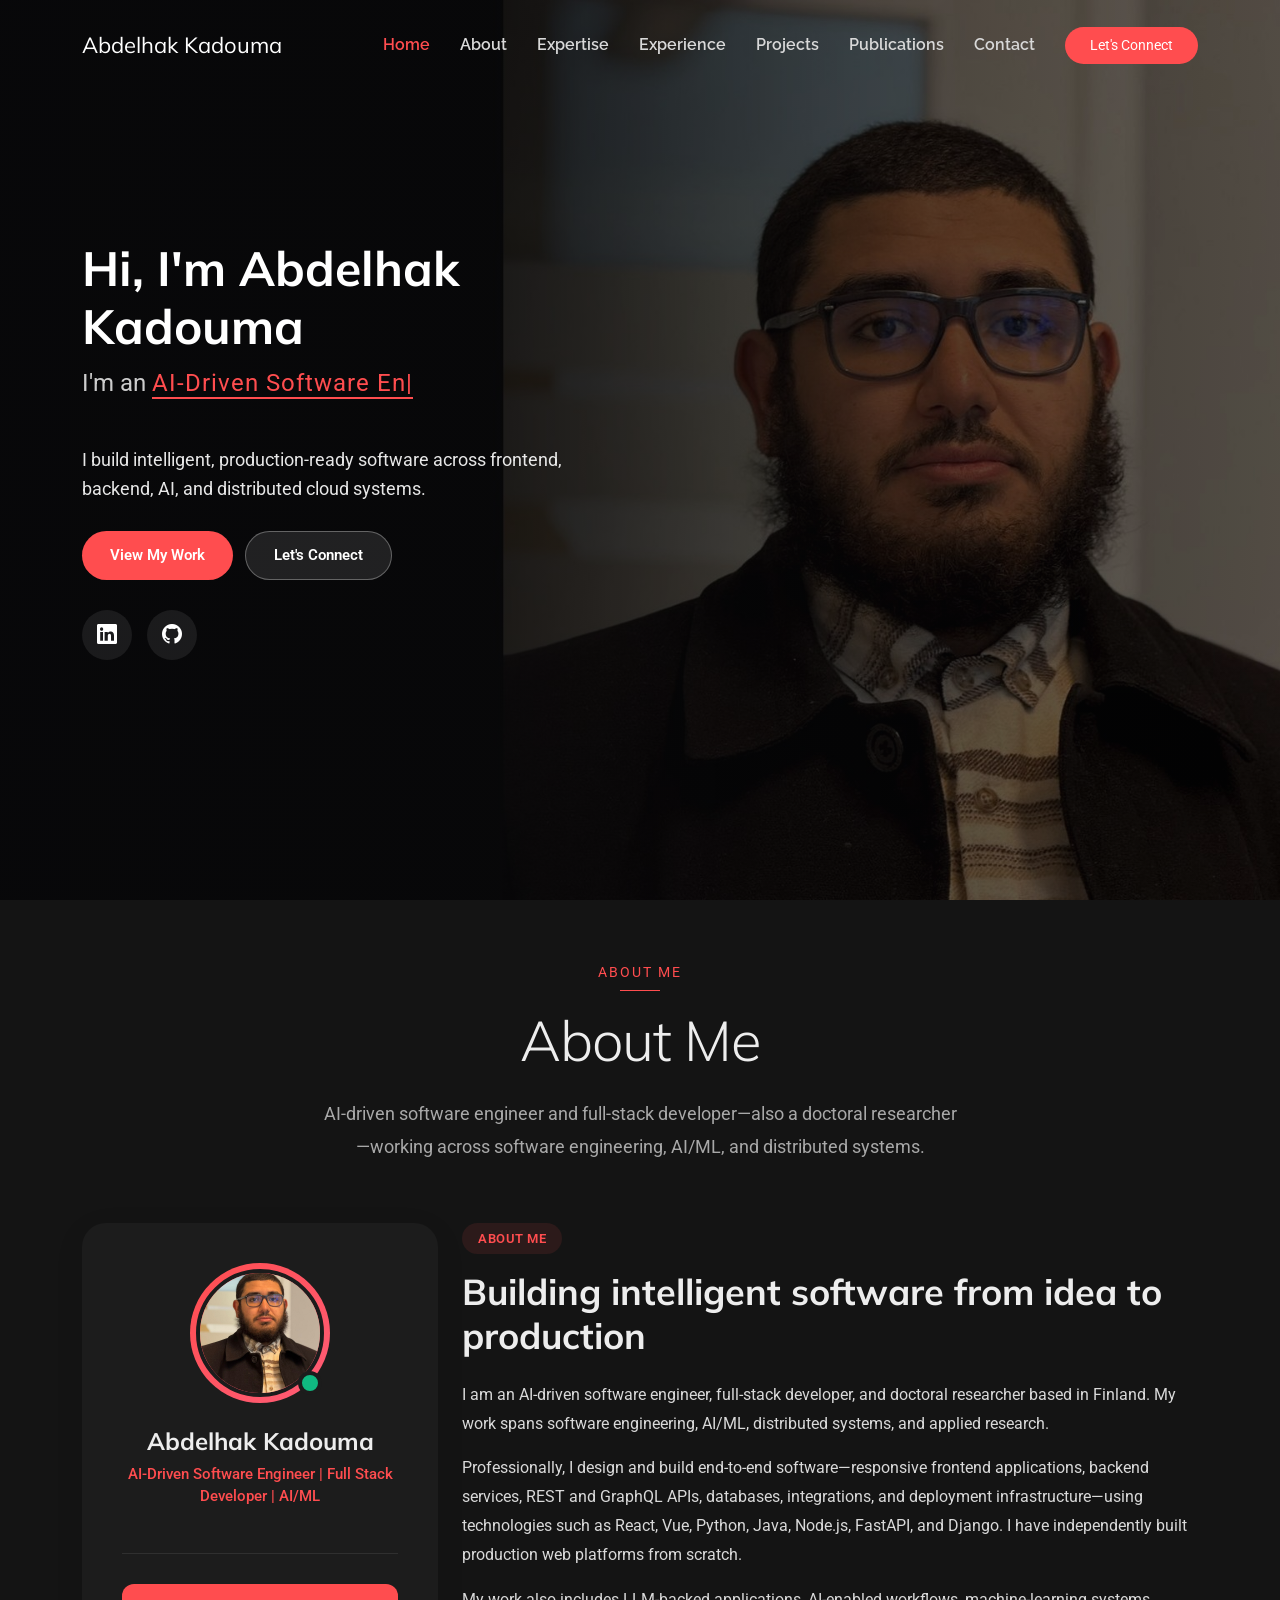
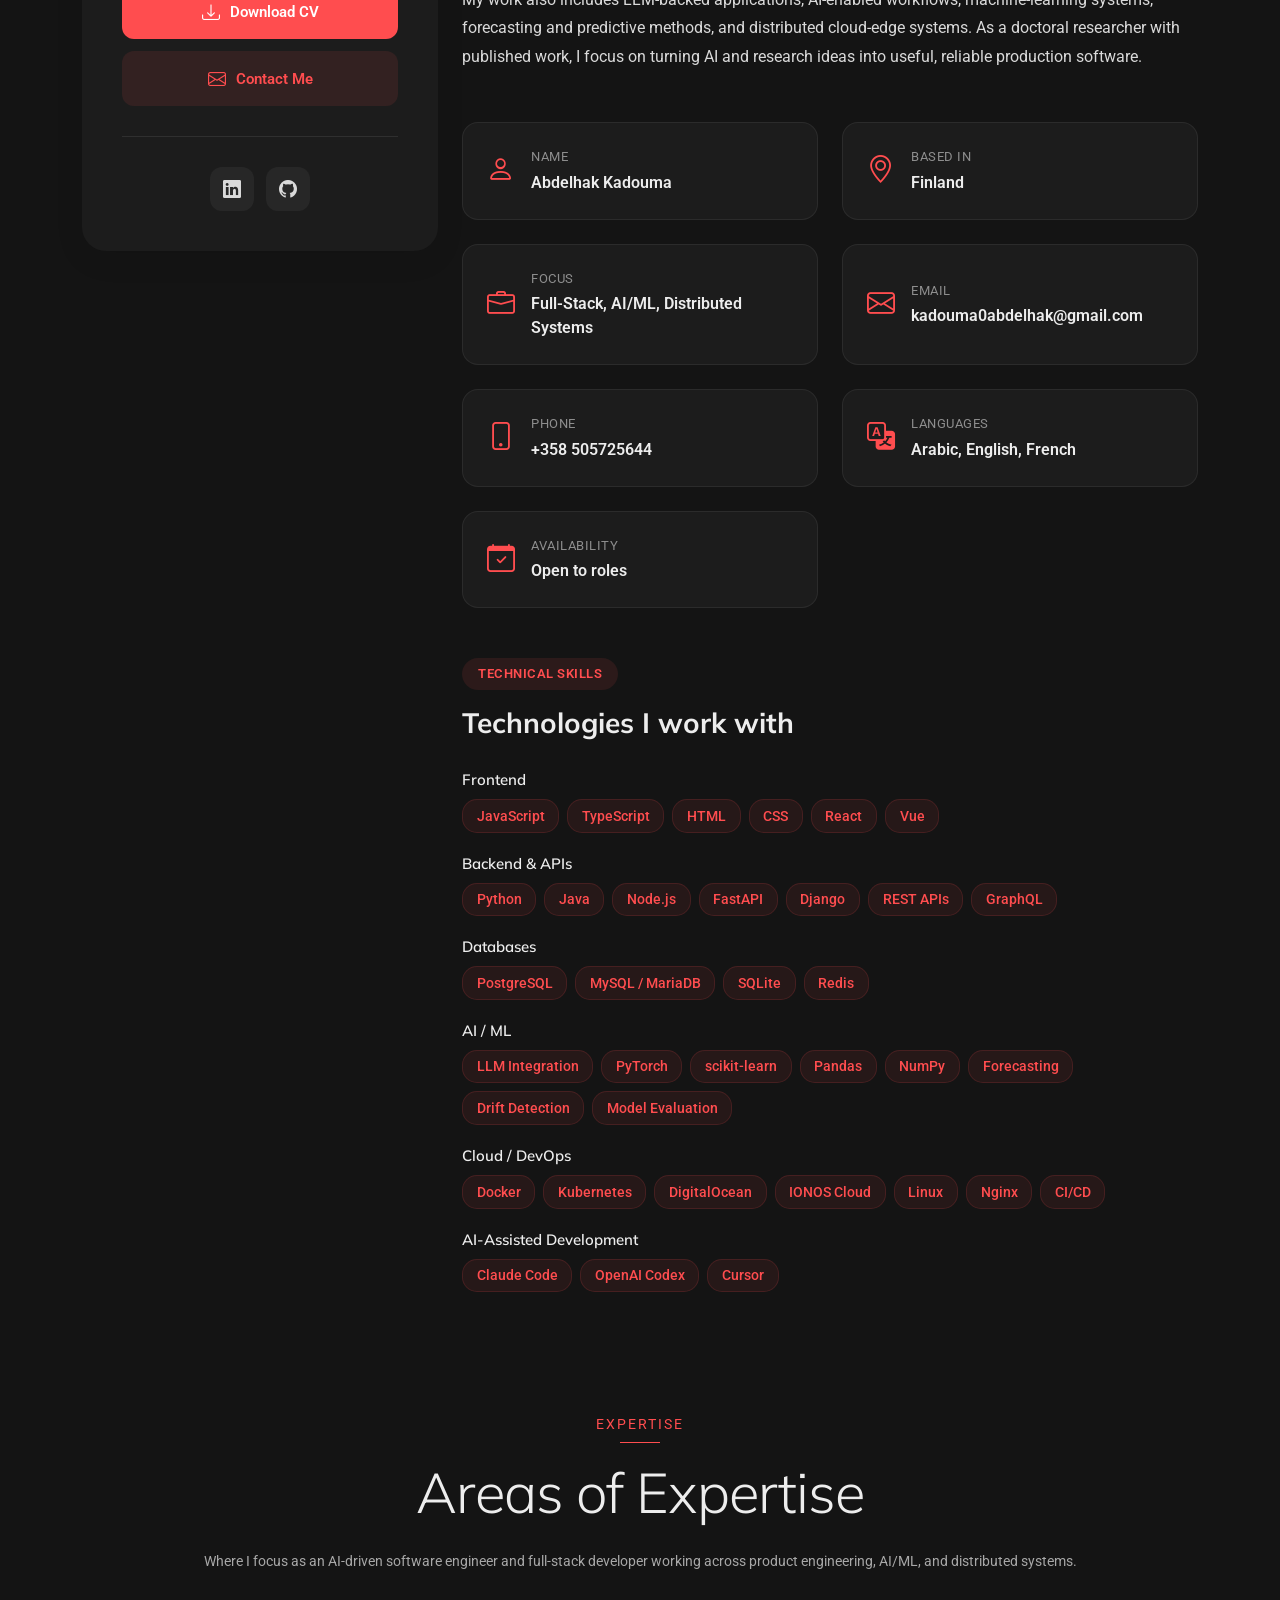
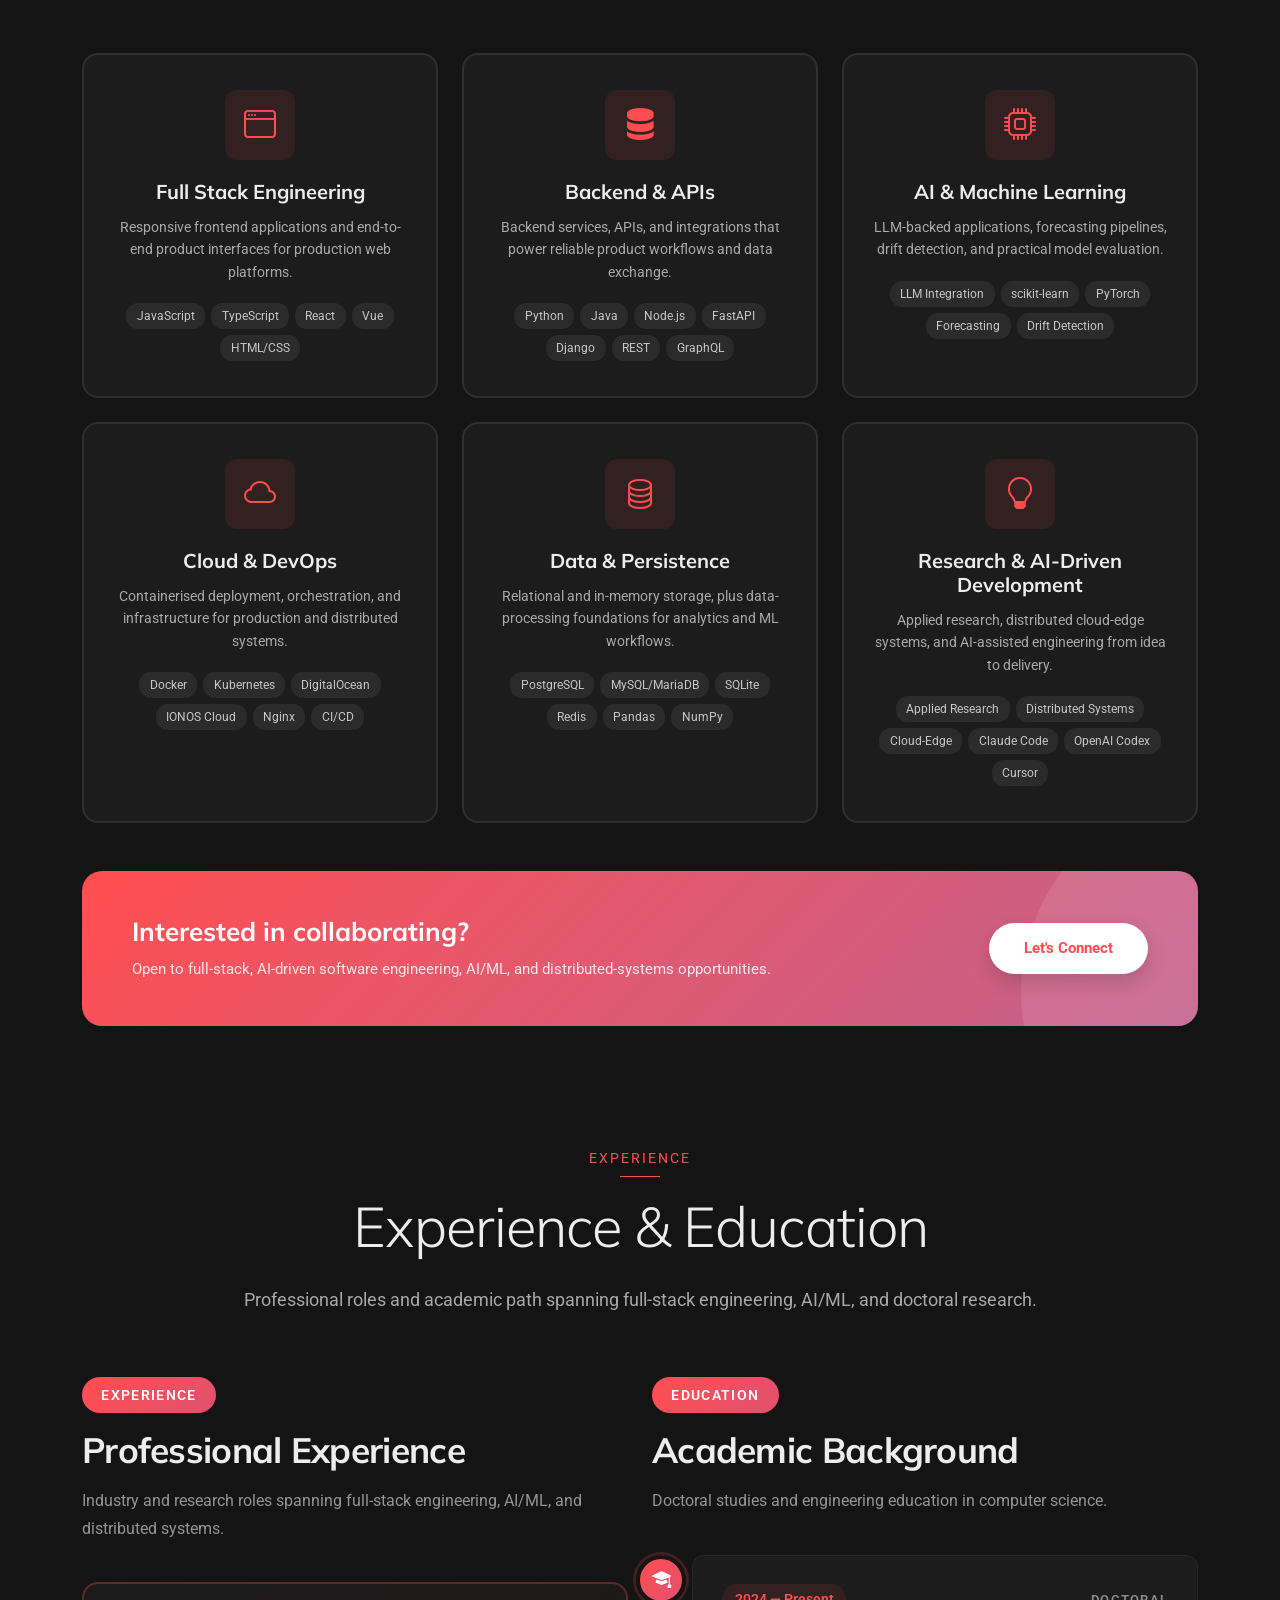
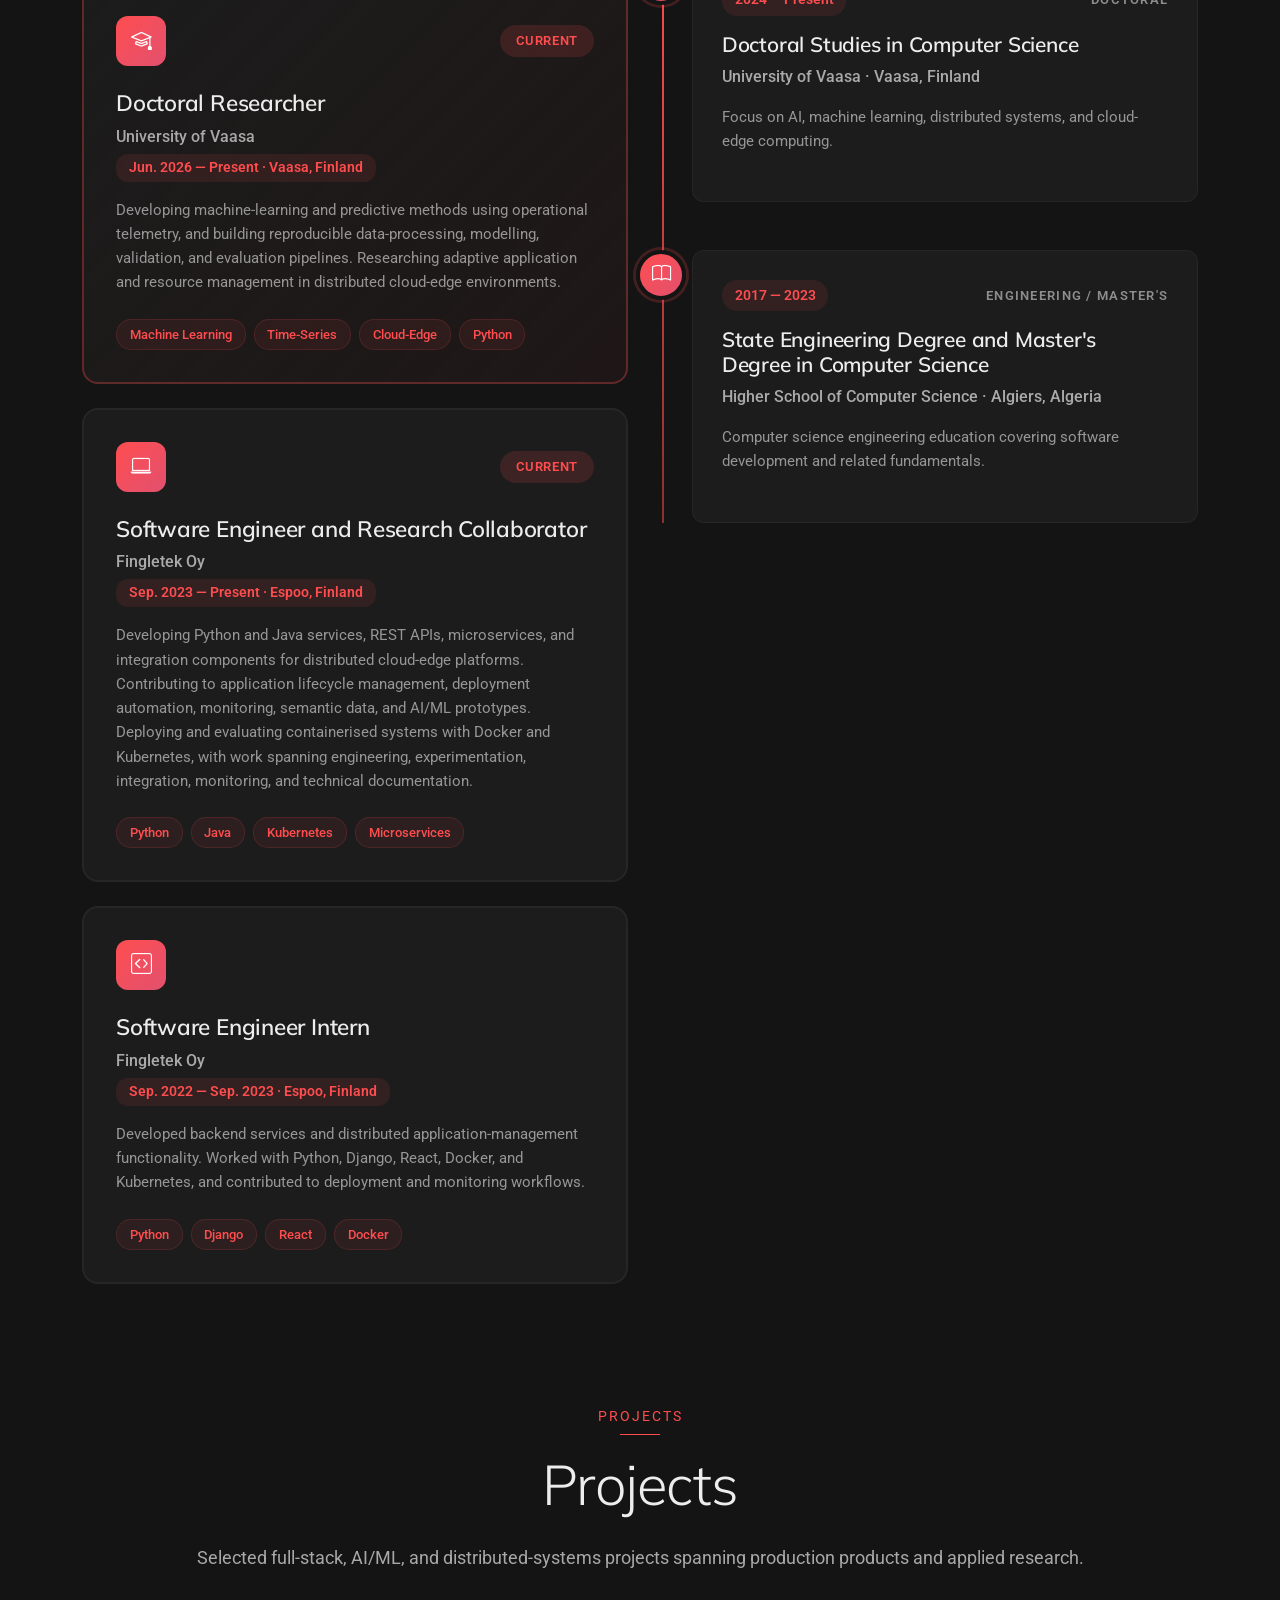
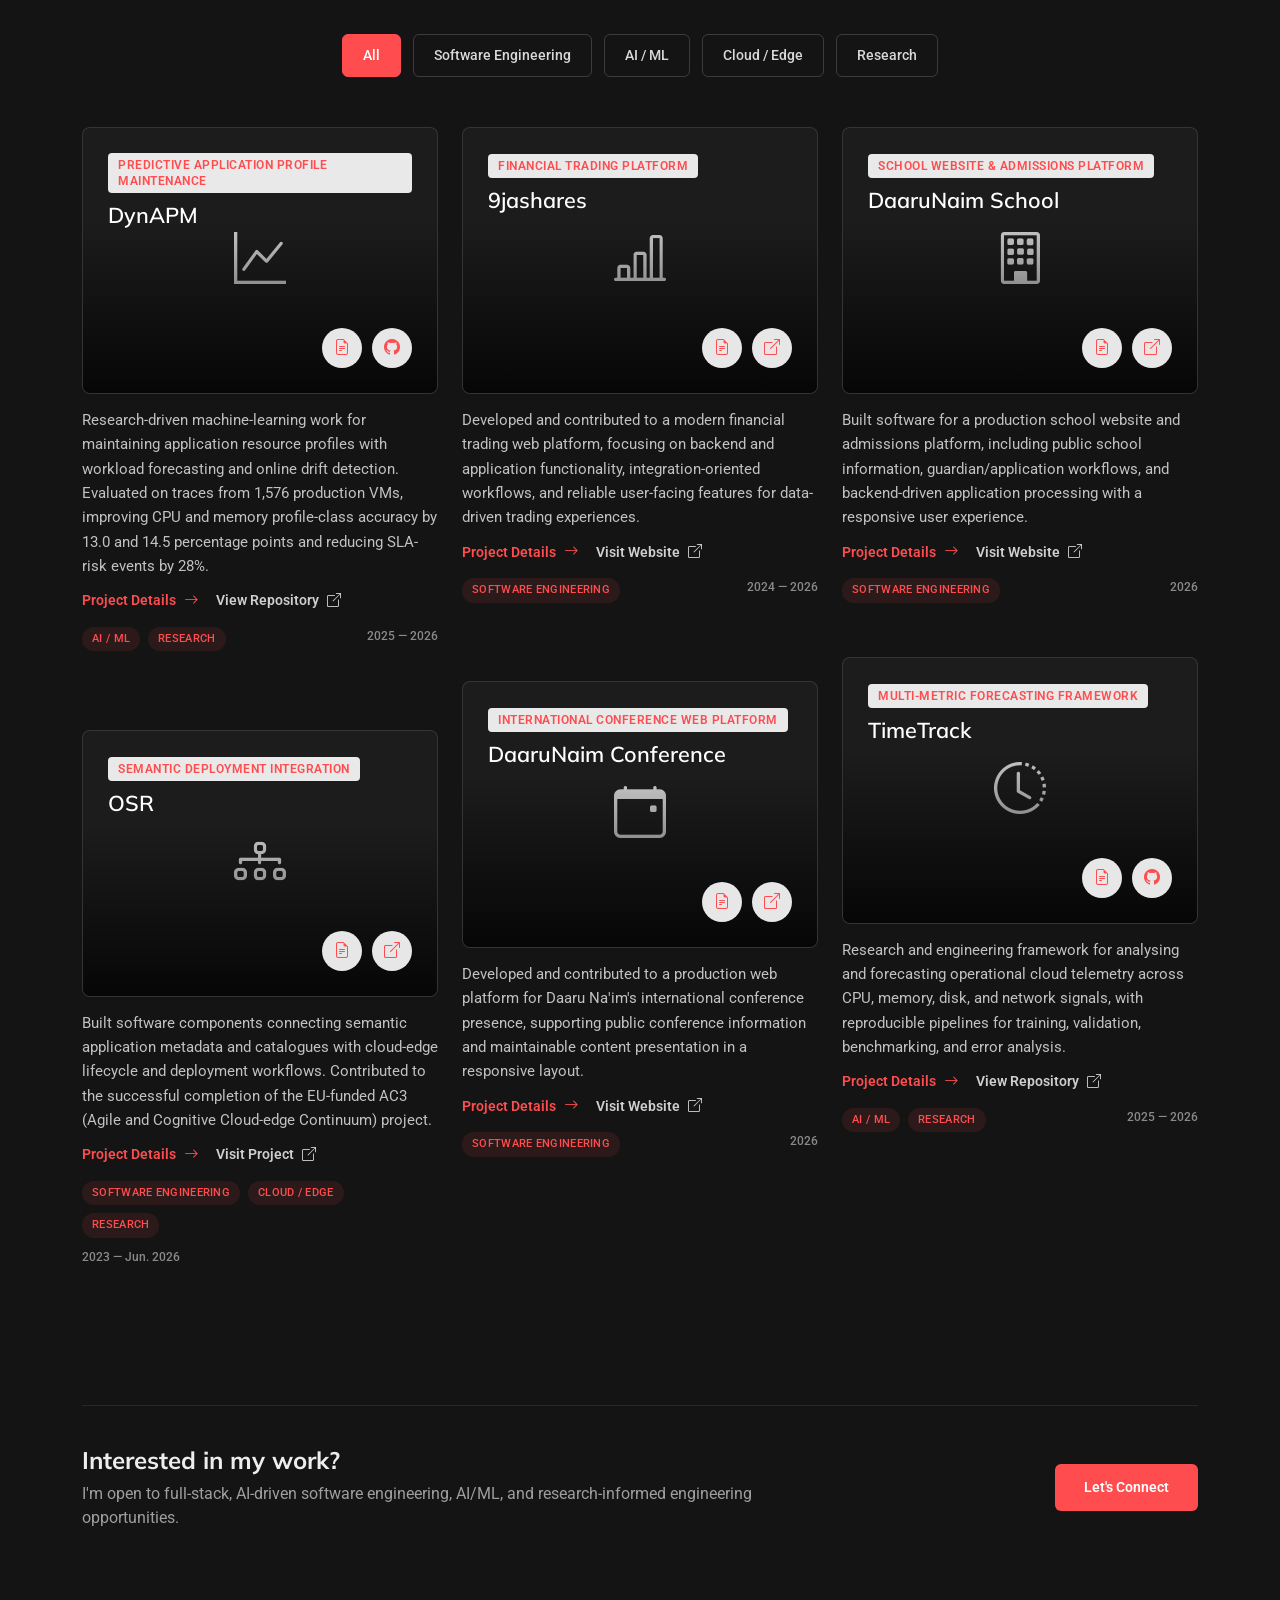
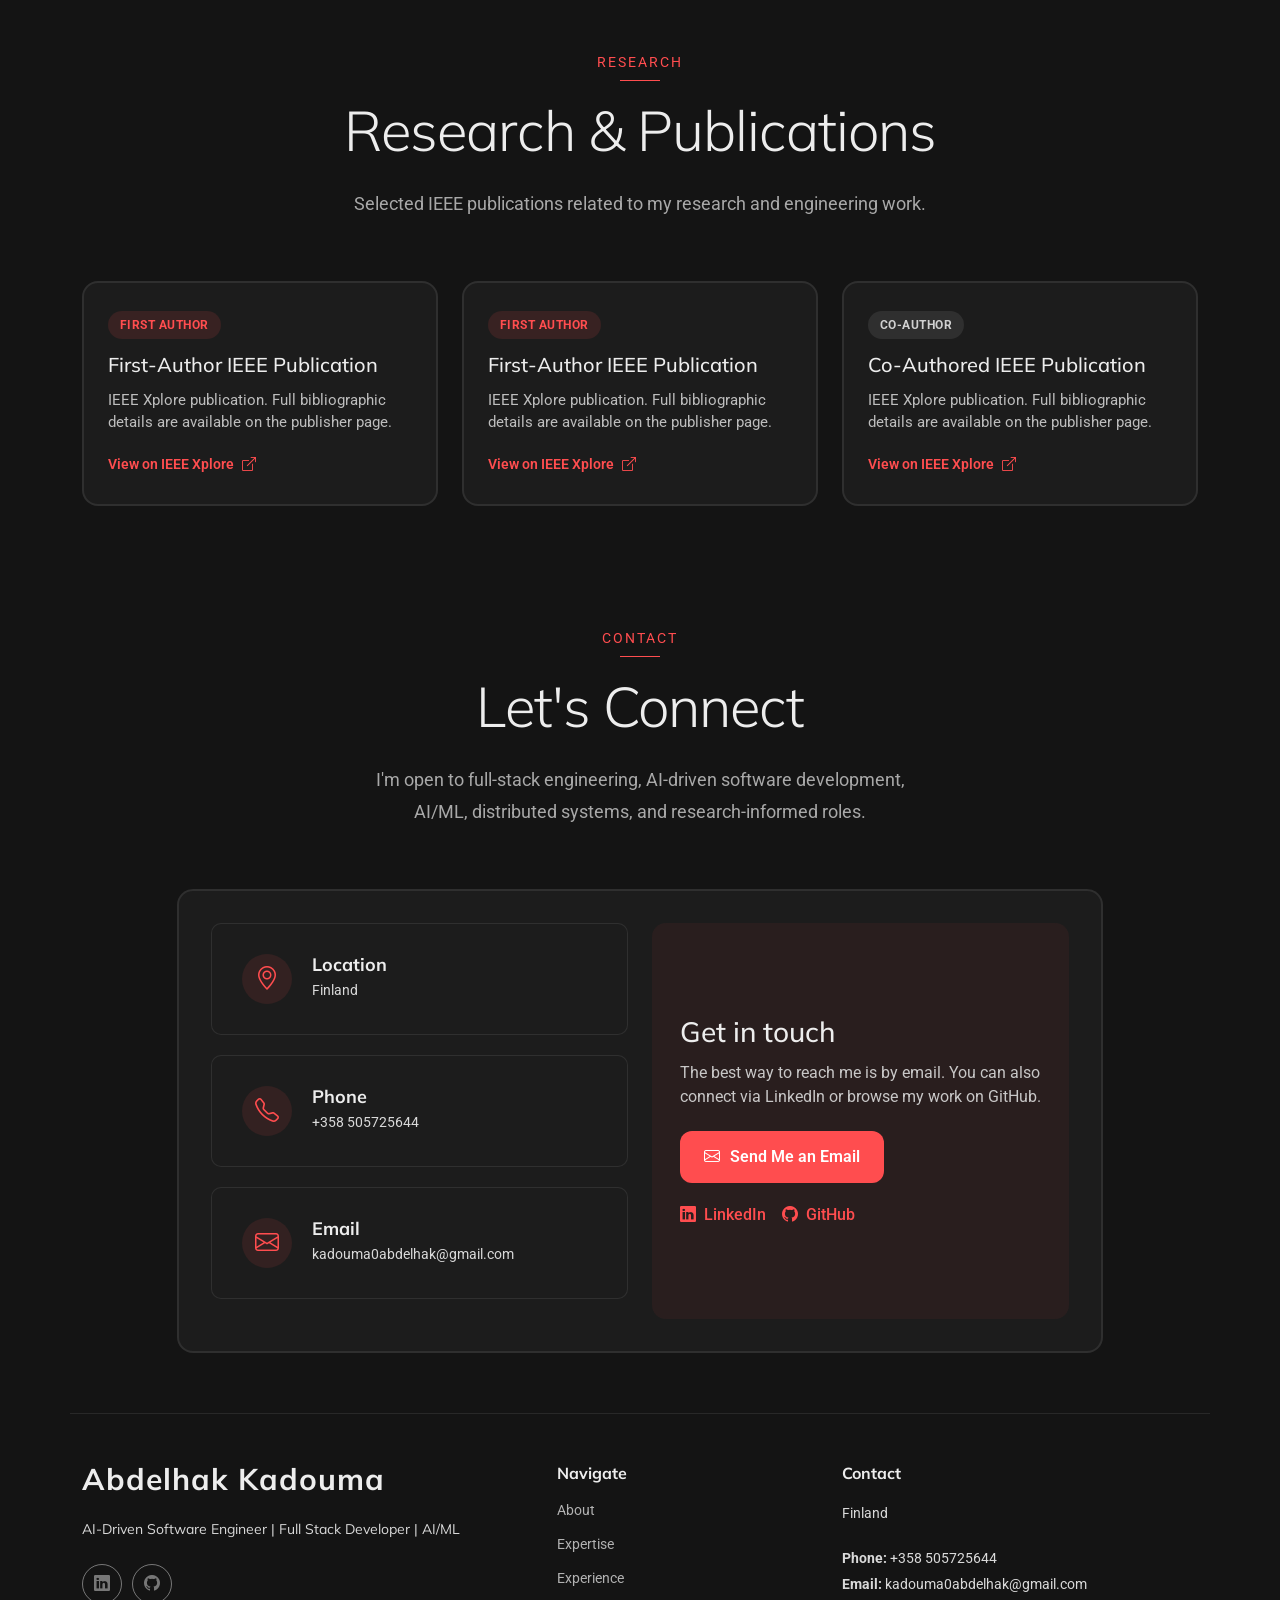
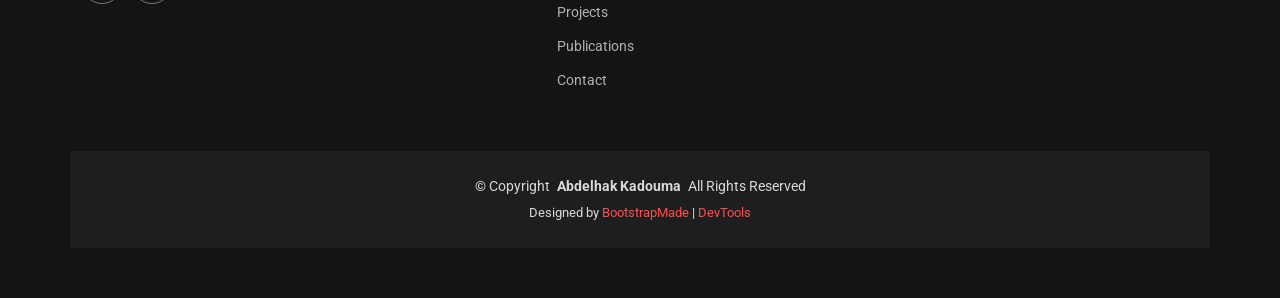
==== commit 1ca79e9f: "Reposition portfolio for AI-driven full-stack engineering Co-authored-by: Cursor <cursoragent@cursor" ====
--- a/index.html
+++ b/index.html
@@ -4,20 +4,20 @@
 <head>
   <meta charset="utf-8">
   <meta content="width=device-width, initial-scale=1.0" name="viewport">
-  <title>Abdelhak Kadouma | Software Engineer | AI/ML | Cloud-Edge Systems</title>
-  <meta name="description" content="Abdelhak Kadouma — Software Engineer, AI/ML Engineer, and Cloud-Edge Systems researcher based in Finland.">
+  <title>Abdelhak Kadouma | AI-Driven Software Engineer | Full Stack Developer</title>
+  <meta name="description" content="Abdelhak Kadouma — AI-driven software engineer and full-stack developer based in Finland, working across frontend, backend, AI/ML, and distributed systems.">
   <meta property="og:type" content="website">
-  <meta property="og:url" content="https://kadoumaabdelhak.github.io/portfolio/">
-  <meta property="og:image" content="https://kadoumaabdelhak.github.io/portfolio/assets/img/abdelhak-kadouma.jpg">
-  <meta property="og:title" content="Abdelhak Kadouma | Software Engineer | AI/ML | Cloud-Edge Systems">
-  <meta property="og:description" content="Abdelhak Kadouma — Software Engineer, AI/ML Engineer, and Cloud-Edge Systems researcher based in Finland.">
+  <meta property="og:url" content="https://abdelhak-kadouma.vercel.app/">
+  <meta property="og:image" content="https://abdelhak-kadouma.vercel.app/assets/img/abdelhak-kadouma.jpg">
+  <meta property="og:title" content="Abdelhak Kadouma | AI-Driven Software Engineer | Full Stack Developer">
+  <meta property="og:description" content="Abdelhak Kadouma — AI-driven software engineer and full-stack developer based in Finland, working across frontend, backend, AI/ML, and distributed systems.">
   <meta name="twitter:card" content="summary_large_image">
-  <meta name="twitter:title" content="Abdelhak Kadouma | Software Engineer | AI/ML | Cloud-Edge Systems">
-  <meta name="twitter:description" content="Abdelhak Kadouma — Software Engineer, AI/ML Engineer, and Cloud-Edge Systems researcher based in Finland.">
-  <meta name="twitter:image" content="https://kadoumaabdelhak.github.io/portfolio/assets/img/abdelhak-kadouma.jpg">
-  <link rel="canonical" href="https://kadoumaabdelhak.github.io/portfolio/">
-
-  <meta name="keywords" content="Software Engineer, AI, Machine Learning, Backend, Cloud-Edge, Distributed Systems, Python, Java">
+  <meta name="twitter:title" content="Abdelhak Kadouma | AI-Driven Software Engineer | Full Stack Developer">
+  <meta name="twitter:description" content="Abdelhak Kadouma — AI-driven software engineer and full-stack developer based in Finland, working across frontend, backend, AI/ML, and distributed systems.">
+  <meta name="twitter:image" content="https://abdelhak-kadouma.vercel.app/assets/img/abdelhak-kadouma.jpg">
+  <link rel="canonical" href="https://abdelhak-kadouma.vercel.app/">
+
+  <meta name="keywords" content="AI-Driven Software Engineer, Full Stack Developer, AI/ML, Frontend, Backend, React, Python, Java, Distributed Systems">
 
   <!-- Favicons -->
   <link href="assets/img/favicon.svg" type="image/svg+xml" rel="icon">
@@ -86,8 +86,8 @@
         <div class="row">
           <div class="col-lg-7 col-xl-6">
             <h2>Hi, I'm Abdelhak Kadouma</h2>
-            <p>I'm a <span class="typed" data-typed-items="Software Engineer, AI/ML Engineer, Backend Engineer, Cloud-Edge Systems Researcher"></span><span class="typed-cursor" aria-hidden="true"></span></p>
-            <p class="hero-tagline">I build reliable software across backend systems, machine learning, and distributed cloud-edge platforms.</p>
+            <p class="hero-typed-line">I'm an <span class="typed" data-typed-items="AI-Driven Software Engineer, Full Stack Developer, AI/ML Engineer, Cloud &amp; Distributed Systems Engineer"></span><span class="typed-cursor" aria-hidden="true"></span></p>
+            <p class="hero-tagline">I build intelligent, production-ready software across frontend, backend, AI, and distributed cloud systems.</p>
             <div class="hero-actions">
               <a href="#portfolio" class="btn-hero-primary">View My Work</a>
               <a href="#contact" class="btn-hero-secondary">Let's Connect</a>
@@ -108,7 +108,7 @@
       <div class="container section-title" data-aos="fade-up">
         <span class="subtitle">About Me</span>
         <h2>About Me</h2>
-        <p>Software engineer and doctoral researcher working across backend systems, AI/ML, and cloud-edge platforms.</p>
+        <p>AI-driven software engineer and full-stack developer—also a doctoral researcher—working across software engineering, AI/ML, and distributed systems.</p>
       </div>
 
       <div class="container" data-aos="fade-up" data-aos-delay="100">
@@ -122,7 +122,7 @@
                   <div class="status-indicator"></div>
                 </div>
                 <h3>Abdelhak Kadouma</h3>
-                <span class="role">Software Engineer | AI/ML Engineer | Cloud-Edge Systems</span>
+                <span class="role">AI-Driven Software Engineer | Full Stack Developer | AI/ML</span>
               </div>
 
               <div class="profile-actions">
@@ -143,10 +143,10 @@
             <div class="content-wrapper">
               <div class="bio-section">
                 <div class="section-tag">About Me</div>
-                <h2>Building reliable software from research to production</h2>
-                <p>I am a software engineer and doctoral researcher based in Finland. My work spans backend engineering, machine learning, distributed systems, and cloud-edge computing.</p>
-                <p>Professionally, I build Python and Java services, REST APIs, microservices, data-processing workflows, deployment automation, and monitoring systems—often translating research ideas and early prototypes into maintainable software.</p>
-                <p>My research focuses on applying machine learning and predictive methods to resource management and application lifecycle management in distributed cloud-edge environments.</p>
+                <h2>Building intelligent software from idea to production</h2>
+                <p>I am an AI-driven software engineer, full-stack developer, and doctoral researcher based in Finland. My work spans software engineering, AI/ML, distributed systems, and applied research.</p>
+                <p>Professionally, I design and build end-to-end software—responsive frontend applications, backend services, REST and GraphQL APIs, databases, integrations, and deployment infrastructure—using technologies such as React, Vue, Python, Java, Node.js, FastAPI, and Django. I have independently built production web platforms from scratch.</p>
+                <p>My work also includes LLM-backed applications, AI-enabled workflows, machine-learning systems, forecasting and predictive methods, and distributed cloud-edge systems. As a doctoral researcher with published work, I focus on turning AI and research ideas into useful, reliable production software.</p>
               </div>
 
               <div class="details-grid">
@@ -170,7 +170,7 @@
                   <i class="bi bi-briefcase"></i>
                   <div class="detail-content">
                     <span>Focus</span>
-                    <strong>Software Engineering, AI/ML, Cloud-Edge</strong>
+                    <strong>Full-Stack, AI/ML, Distributed Systems</strong>
                   </div>
                 </div>
 
@@ -213,25 +213,27 @@
 
                 <div class="skill-groups">
                   <div class="skill-group">
-                    <h4>Programming</h4>
+                    <h4>Frontend</h4>
+                    <div class="skill-tags">
+                      <span class="skill-tag">JavaScript</span>
+                      <span class="skill-tag">TypeScript</span>
+                      <span class="skill-tag">HTML</span>
+                      <span class="skill-tag">CSS</span>
+                      <span class="skill-tag">React</span>
+                      <span class="skill-tag">Vue</span>
+                    </div>
+                  </div>
+
+                  <div class="skill-group">
+                    <h4>Backend &amp; APIs</h4>
                     <div class="skill-tags">
                       <span class="skill-tag">Python</span>
                       <span class="skill-tag">Java</span>
-                      <span class="skill-tag">SQL</span>
-                      <span class="skill-tag">JavaScript</span>
-                      <span class="skill-tag">TypeScript</span>
-                    </div>
-                  </div>
-
-                  <div class="skill-group">
-                    <h4>Backend</h4>
-                    <div class="skill-tags">
-                      <span class="skill-tag">Spring Boot</span>
+                      <span class="skill-tag">Node.js</span>
                       <span class="skill-tag">FastAPI</span>
                       <span class="skill-tag">Django</span>
-                      <span class="skill-tag">Django REST Framework</span>
                       <span class="skill-tag">REST APIs</span>
-                      <span class="skill-tag">Microservices</span>
+                      <span class="skill-tag">GraphQL</span>
                     </div>
                   </div>
 
@@ -239,46 +241,45 @@
                     <h4>Databases</h4>
                     <div class="skill-tags">
                       <span class="skill-tag">PostgreSQL</span>
-                      <span class="skill-tag">MySQL</span>
-                      <span class="skill-tag">MongoDB</span>
+                      <span class="skill-tag">MySQL / MariaDB</span>
+                      <span class="skill-tag">SQLite</span>
                       <span class="skill-tag">Redis</span>
-                      <span class="skill-tag">SQLite</span>
                     </div>
                   </div>
 
                   <div class="skill-group">
-                    <h4>AI / Data</h4>
+                    <h4>AI / ML</h4>
                     <div class="skill-tags">
+                      <span class="skill-tag">LLM Integration</span>
+                      <span class="skill-tag">PyTorch</span>
+                      <span class="skill-tag">scikit-learn</span>
                       <span class="skill-tag">Pandas</span>
                       <span class="skill-tag">NumPy</span>
-                      <span class="skill-tag">scikit-learn</span>
-                      <span class="skill-tag">PyTorch</span>
-                      <span class="skill-tag">Machine Learning</span>
-                      <span class="skill-tag">Time-Series Forecasting</span>
-                      <span class="skill-tag">LLM Integration</span>
+                      <span class="skill-tag">Forecasting</span>
+                      <span class="skill-tag">Drift Detection</span>
+                      <span class="skill-tag">Model Evaluation</span>
                     </div>
                   </div>
 
                   <div class="skill-group">
-                    <h4>Cloud / Infrastructure</h4>
+                    <h4>Cloud / DevOps</h4>
                     <div class="skill-tags">
                       <span class="skill-tag">Docker</span>
                       <span class="skill-tag">Kubernetes</span>
+                      <span class="skill-tag">DigitalOcean</span>
+                      <span class="skill-tag">IONOS Cloud</span>
                       <span class="skill-tag">Linux</span>
                       <span class="skill-tag">Nginx</span>
-                      <span class="skill-tag">Git</span>
                       <span class="skill-tag">CI/CD</span>
                     </div>
                   </div>
 
                   <div class="skill-group">
-                    <h4>Observability</h4>
+                    <h4>AI-Assisted Development</h4>
                     <div class="skill-tags">
-                      <span class="skill-tag">Prometheus</span>
-                      <span class="skill-tag">Grafana</span>
-                      <span class="skill-tag">Structured Logging</span>
-                      <span class="skill-tag">Health Checks</span>
-                      <span class="skill-tag">Runtime Monitoring</span>
+                      <span class="skill-tag">Claude Code</span>
+                      <span class="skill-tag">OpenAI Codex</span>
+                      <span class="skill-tag">Cursor</span>
                     </div>
                   </div>
                 </div>
@@ -297,7 +298,7 @@
       <div class="container section-title" data-aos="fade-up">
         <span class="subtitle">Expertise</span>
         <h2>Areas of Expertise</h2>
-        <p>Where I focus as a software engineer working across backend systems, AI/ML, and cloud-edge platforms.</p>
+        <p>Where I focus as an AI-driven software engineer and full-stack developer working across product engineering, AI/ML, and distributed systems.</p>
       </div>
 
       <div class="container" data-aos="fade-up" data-aos-delay="100">
@@ -306,16 +307,70 @@
           <div class="col-lg-4 col-md-6" data-aos="zoom-in" data-aos-delay="100">
             <div class="service-item">
               <div class="icon-wrapper">
-                <i class="bi bi-code-slash"></i>
-              </div>
-              <h4>Backend &amp; API Engineering</h4>
-              <p>Python and Java backend systems, REST APIs, microservices, service integration, and maintainable application architectures.</p>
+                <i class="bi bi-window"></i>
+              </div>
+              <h4>Full Stack Engineering</h4>
+              <p>Responsive frontend applications and end-to-end product interfaces for production web platforms.</p>
+              <div class="expertise-tech">
+                <span>JavaScript</span>
+                <span>TypeScript</span>
+                <span>React</span>
+                <span>Vue</span>
+                <span>HTML/CSS</span>
+              </div>
+            </div>
+          </div>
+
+          <div class="col-lg-4 col-md-6" data-aos="zoom-in" data-aos-delay="200">
+            <div class="service-item">
+              <div class="icon-wrapper">
+                <i class="bi bi-server"></i>
+              </div>
+              <h4>Backend &amp; APIs</h4>
+              <p>Backend services, APIs, and integrations that power reliable product workflows and data exchange.</p>
               <div class="expertise-tech">
                 <span>Python</span>
                 <span>Java</span>
-                <span>Spring Boot</span>
+                <span>Node.js</span>
                 <span>FastAPI</span>
                 <span>Django</span>
+                <span>REST</span>
+                <span>GraphQL</span>
+              </div>
+            </div>
+          </div>
+
+          <div class="col-lg-4 col-md-6" data-aos="zoom-in" data-aos-delay="300">
+            <div class="service-item">
+              <div class="icon-wrapper">
+                <i class="bi bi-cpu"></i>
+              </div>
+              <h4>AI &amp; Machine Learning</h4>
+              <p>LLM-backed applications, forecasting pipelines, drift detection, and practical model evaluation.</p>
+              <div class="expertise-tech">
+                <span>LLM Integration</span>
+                <span>scikit-learn</span>
+                <span>PyTorch</span>
+                <span>Forecasting</span>
+                <span>Drift Detection</span>
+              </div>
+            </div>
+          </div>
+
+          <div class="col-lg-4 col-md-6" data-aos="zoom-in" data-aos-delay="100">
+            <div class="service-item">
+              <div class="icon-wrapper">
+                <i class="bi bi-cloud"></i>
+              </div>
+              <h4>Cloud &amp; DevOps</h4>
+              <p>Containerised deployment, orchestration, and infrastructure for production and distributed systems.</p>
+              <div class="expertise-tech">
+                <span>Docker</span>
+                <span>Kubernetes</span>
+                <span>DigitalOcean</span>
+                <span>IONOS Cloud</span>
+                <span>Nginx</span>
+                <span>CI/CD</span>
               </div>
             </div>
           </div>
@@ -323,13 +378,15 @@
           <div class="col-lg-4 col-md-6" data-aos="zoom-in" data-aos-delay="200">
             <div class="service-item">
               <div class="icon-wrapper">
-                <i class="bi bi-cpu"></i>
-              </div>
-              <h4>AI &amp; Machine Learning</h4>
-              <p>Machine-learning pipelines, forecasting, model evaluation, drift detection, and LLM-enabled applications.</p>
+                <i class="bi bi-database"></i>
+              </div>
+              <h4>Data &amp; Persistence</h4>
+              <p>Relational and in-memory storage, plus data-processing foundations for analytics and ML workflows.</p>
               <div class="expertise-tech">
-                <span>PyTorch</span>
-                <span>scikit-learn</span>
+                <span>PostgreSQL</span>
+                <span>MySQL/MariaDB</span>
+                <span>SQLite</span>
+                <span>Redis</span>
                 <span>Pandas</span>
                 <span>NumPy</span>
               </div>
@@ -339,61 +396,17 @@
           <div class="col-lg-4 col-md-6" data-aos="zoom-in" data-aos-delay="300">
             <div class="service-item">
               <div class="icon-wrapper">
-                <i class="bi bi-cloud"></i>
-              </div>
-              <h4>Cloud-Edge Systems</h4>
-              <p>Distributed applications spanning cloud and edge environments, including orchestration and containerised workloads.</p>
+                <i class="bi bi-lightbulb"></i>
+              </div>
+              <h4>Research &amp; AI-Driven Development</h4>
+              <p>Applied research, distributed cloud-edge systems, and AI-assisted engineering from idea to delivery.</p>
               <div class="expertise-tech">
-                <span>Docker</span>
-                <span>Kubernetes</span>
-                <span>Linux</span>
-                <span>Nginx</span>
-              </div>
-            </div>
-          </div>
-
-          <div class="col-lg-4 col-md-6" data-aos="zoom-in" data-aos-delay="100">
-            <div class="service-item">
-              <div class="icon-wrapper">
-                <i class="bi bi-database"></i>
-              </div>
-              <h4>Data &amp; Persistence</h4>
-              <p>Data-processing workflows and relational, document, and key-value persistence.</p>
-              <div class="expertise-tech">
-                <span>PostgreSQL</span>
-                <span>MySQL</span>
-                <span>MongoDB</span>
-                <span>Redis</span>
-                <span>SQL</span>
-              </div>
-            </div>
-          </div>
-
-          <div class="col-lg-4 col-md-6" data-aos="zoom-in" data-aos-delay="200">
-            <div class="service-item">
-              <div class="icon-wrapper">
-                <i class="bi bi-graph-up-arrow"></i>
-              </div>
-              <h4>Observability &amp; Reliability</h4>
-              <p>Monitoring, health checks, metrics, logging, runtime analysis, and operational troubleshooting.</p>
-              <div class="expertise-tech">
-                <span>Prometheus</span>
-                <span>Grafana</span>
-              </div>
-            </div>
-          </div>
-
-          <div class="col-lg-4 col-md-6" data-aos="zoom-in" data-aos-delay="300">
-            <div class="service-item">
-              <div class="icon-wrapper">
-                <i class="bi bi-arrow-repeat"></i>
-              </div>
-              <h4>Research to Production</h4>
-              <p>Turning experimental methods, prototypes, and research results into reusable software components and practical systems.</p>
-              <div class="expertise-tech">
-                <span>Applied ML</span>
-                <span>Prototyping</span>
-                <span>Engineering</span>
+                <span>Applied Research</span>
+                <span>Distributed Systems</span>
+                <span>Cloud-Edge</span>
+                <span>Claude Code</span>
+                <span>OpenAI Codex</span>
+                <span>Cursor</span>
               </div>
             </div>
           </div>
@@ -405,7 +418,7 @@
               <div class="row align-items-center">
                 <div class="col-lg-8">
                   <h3>Interested in collaborating?</h3>
-                  <p>Open to software engineering, AI/ML, backend, cloud, and distributed-systems opportunities.</p>
+                  <p>Open to full-stack, AI-driven software engineering, AI/ML, and distributed-systems opportunities.</p>
                 </div>
                 <div class="col-lg-4 text-lg-end text-center">
                   <a href="#contact" class="cta-btn">Let's Connect</a>
@@ -425,7 +438,7 @@
       <div class="container section-title" data-aos="fade-up">
         <span class="subtitle">Experience</span>
         <h2>Experience &amp; Education</h2>
-        <p>Professional roles and academic path spanning industry engineering and doctoral research.</p>
+        <p>Professional roles and academic path spanning full-stack engineering, AI/ML, and doctoral research.</p>
       </div>
 
       <div class="container" data-aos="fade-up" data-aos-delay="100">
@@ -437,7 +450,7 @@
                 <div class="header-content">
                   <span class="section-badge">Experience</span>
                   <h2>Professional Experience</h2>
-                  <p>Industry and research roles focused on software engineering, AI/ML, and cloud-edge systems.</p>
+                  <p>Industry and research roles spanning full-stack engineering, AI/ML, and distributed systems.</p>
                 </div>
               </div>
 
@@ -564,7 +577,7 @@
       <div class="container section-title" data-aos="fade-up">
         <span class="subtitle">Projects</span>
         <h2>Projects</h2>
-        <p>Selected software engineering, AI/ML, and cloud-edge projects spanning research and production systems.</p>
+        <p>Selected full-stack, AI/ML, and distributed-systems projects spanning production products and applied research.</p>
       </div>
 
       <div class="container" data-aos="fade-up" data-aos-delay="100">
@@ -814,7 +827,7 @@
           <div class="row align-items-center">
             <div class="col-lg-8">
               <h3>Interested in my work?</h3>
-              <p>I'm open to software engineering, AI/ML, backend, cloud, and research-driven engineering opportunities.</p>
+              <p>I'm open to full-stack, AI-driven software engineering, AI/ML, and research-informed engineering opportunities.</p>
             </div>
             <div class="col-lg-4 text-lg-end">
               <a href="#contact" class="btn btn-accent">Let's Connect</a>
@@ -882,7 +895,7 @@
       <div class="container section-title" data-aos="fade-up">
         <span class="subtitle">Contact</span>
         <h2>Let's Connect</h2>
-        <p>I'm open to software engineering, AI/ML, backend, cloud, distributed-systems, and research-driven engineering opportunities.</p>
+        <p>I'm open to full-stack engineering, AI-driven software development, AI/ML, distributed systems, and research-informed roles.</p>
       </div>
 
       <div class="container">
@@ -957,7 +970,7 @@
           <a href="index.html" class="logo d-flex align-items-center">
             <span class="sitename">Abdelhak Kadouma</span>
           </a>
-          <p>Software Engineer | AI/ML Engineer | Cloud-Edge Systems</p>
+          <p>AI-Driven Software Engineer | Full Stack Developer | AI/ML</p>
           <div class="social-links d-flex mt-4">
             <a href="https://www.linkedin.com/in/kadoumaabdelhak" target="_blank" rel="noopener noreferrer" aria-label="LinkedIn"><i class="bi bi-linkedin"></i></a>
             <a href="https://github.com/KADOUMAAbdelhak" target="_blank" rel="noopener noreferrer" aria-label="GitHub"><i class="bi bi-github"></i></a>
--- a/assets/css/main.css
+++ b/assets/css/main.css
@@ -4334,6 +4334,17 @@
   outline-offset: 3px;
 }
 
+.hero .hero-typed-line {
+  min-height: 2.6em;
+  max-width: 38rem;
+}
+
+.hero .hero-typed-line .typed,
+.hero .hero-typed-line .typed-cursor {
+  display: inline;
+  white-space: normal;
+}
+
 .hero .hero-tagline {
   margin-top: 18px;
   font-size: 18px;
@@ -4389,7 +4400,7 @@
 .about .profile-card .profile-header .role {
   display: block;
   line-height: 1.45;
-  max-width: 260px;
+  max-width: 320px;
   margin-left: auto;
   margin-right: auto;
 }
@@ -4569,6 +4580,12 @@
 }
 
 @media (max-width: 768px) {
+  .hero .hero-typed-line {
+    min-height: 3.2em;
+    font-size: 18px;
+    max-width: 100%;
+  }
+
   .hero .hero-tagline {
     font-size: 16px;
   }
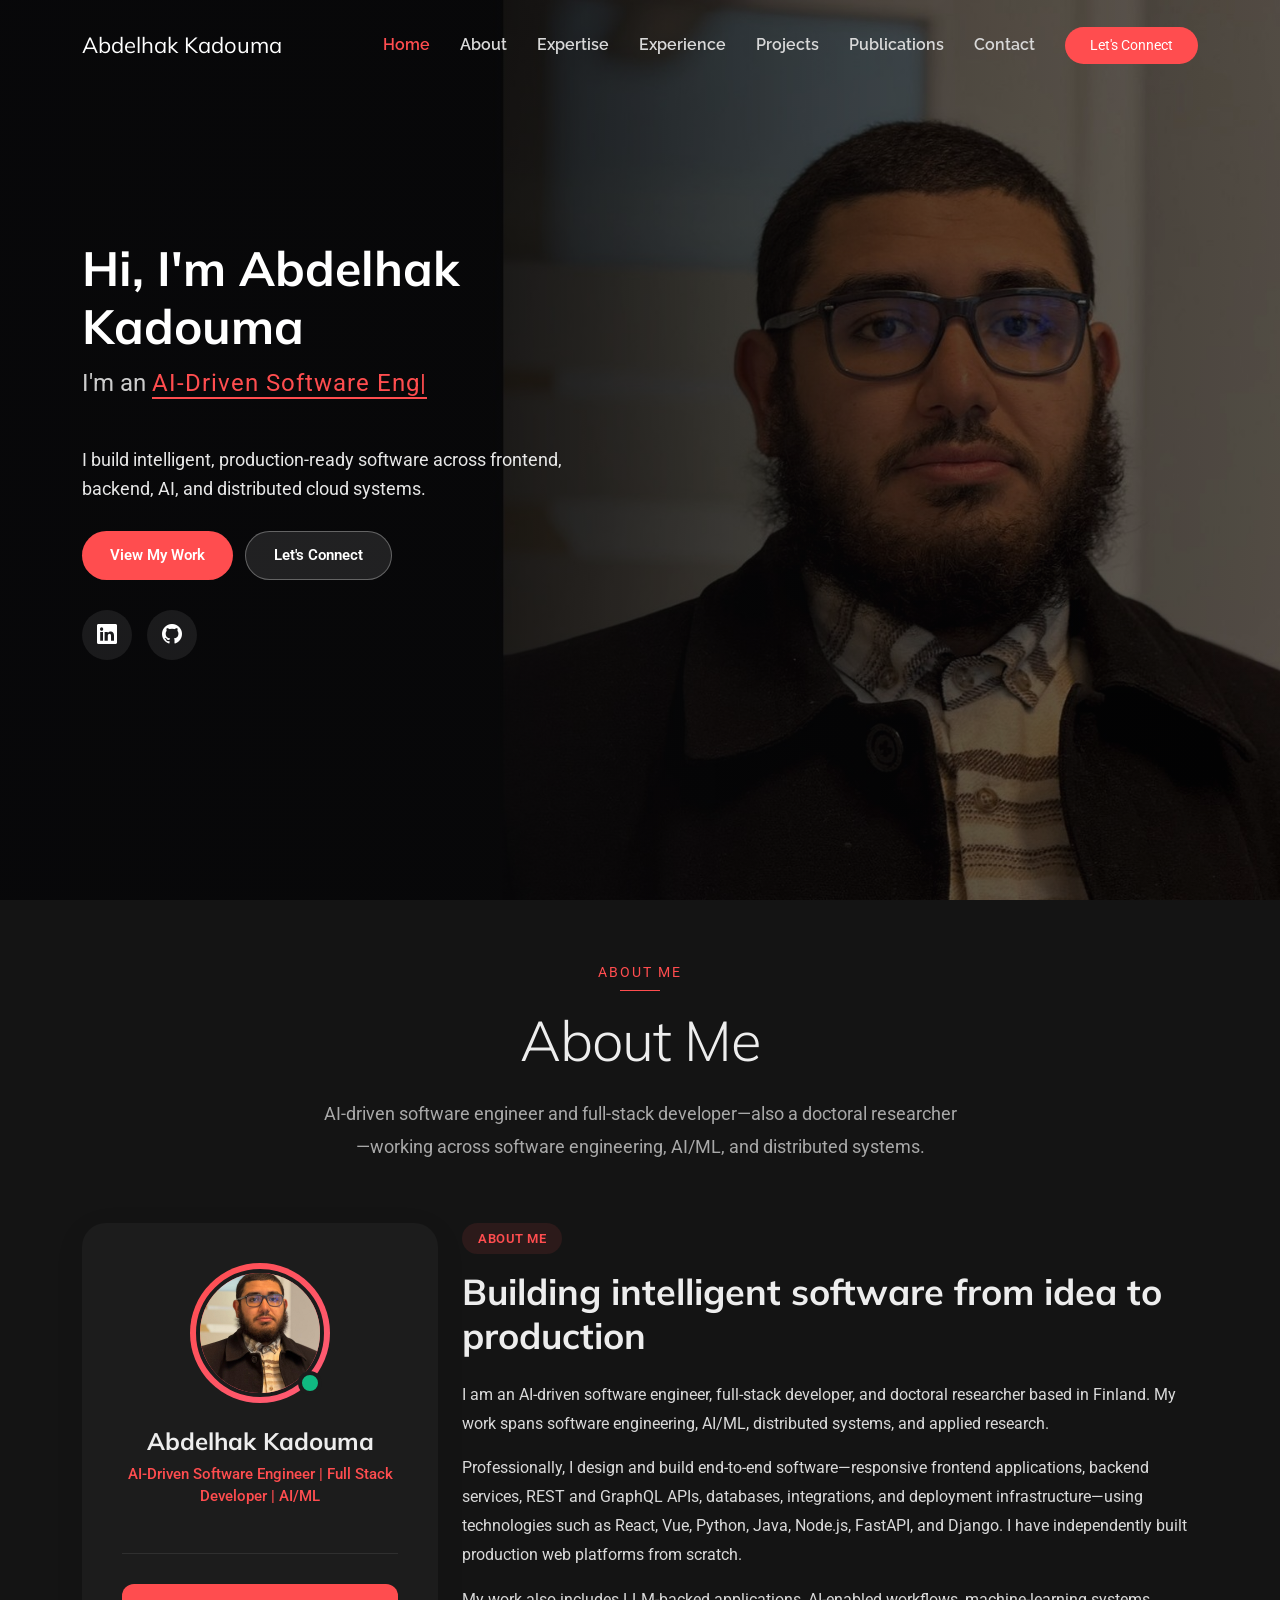
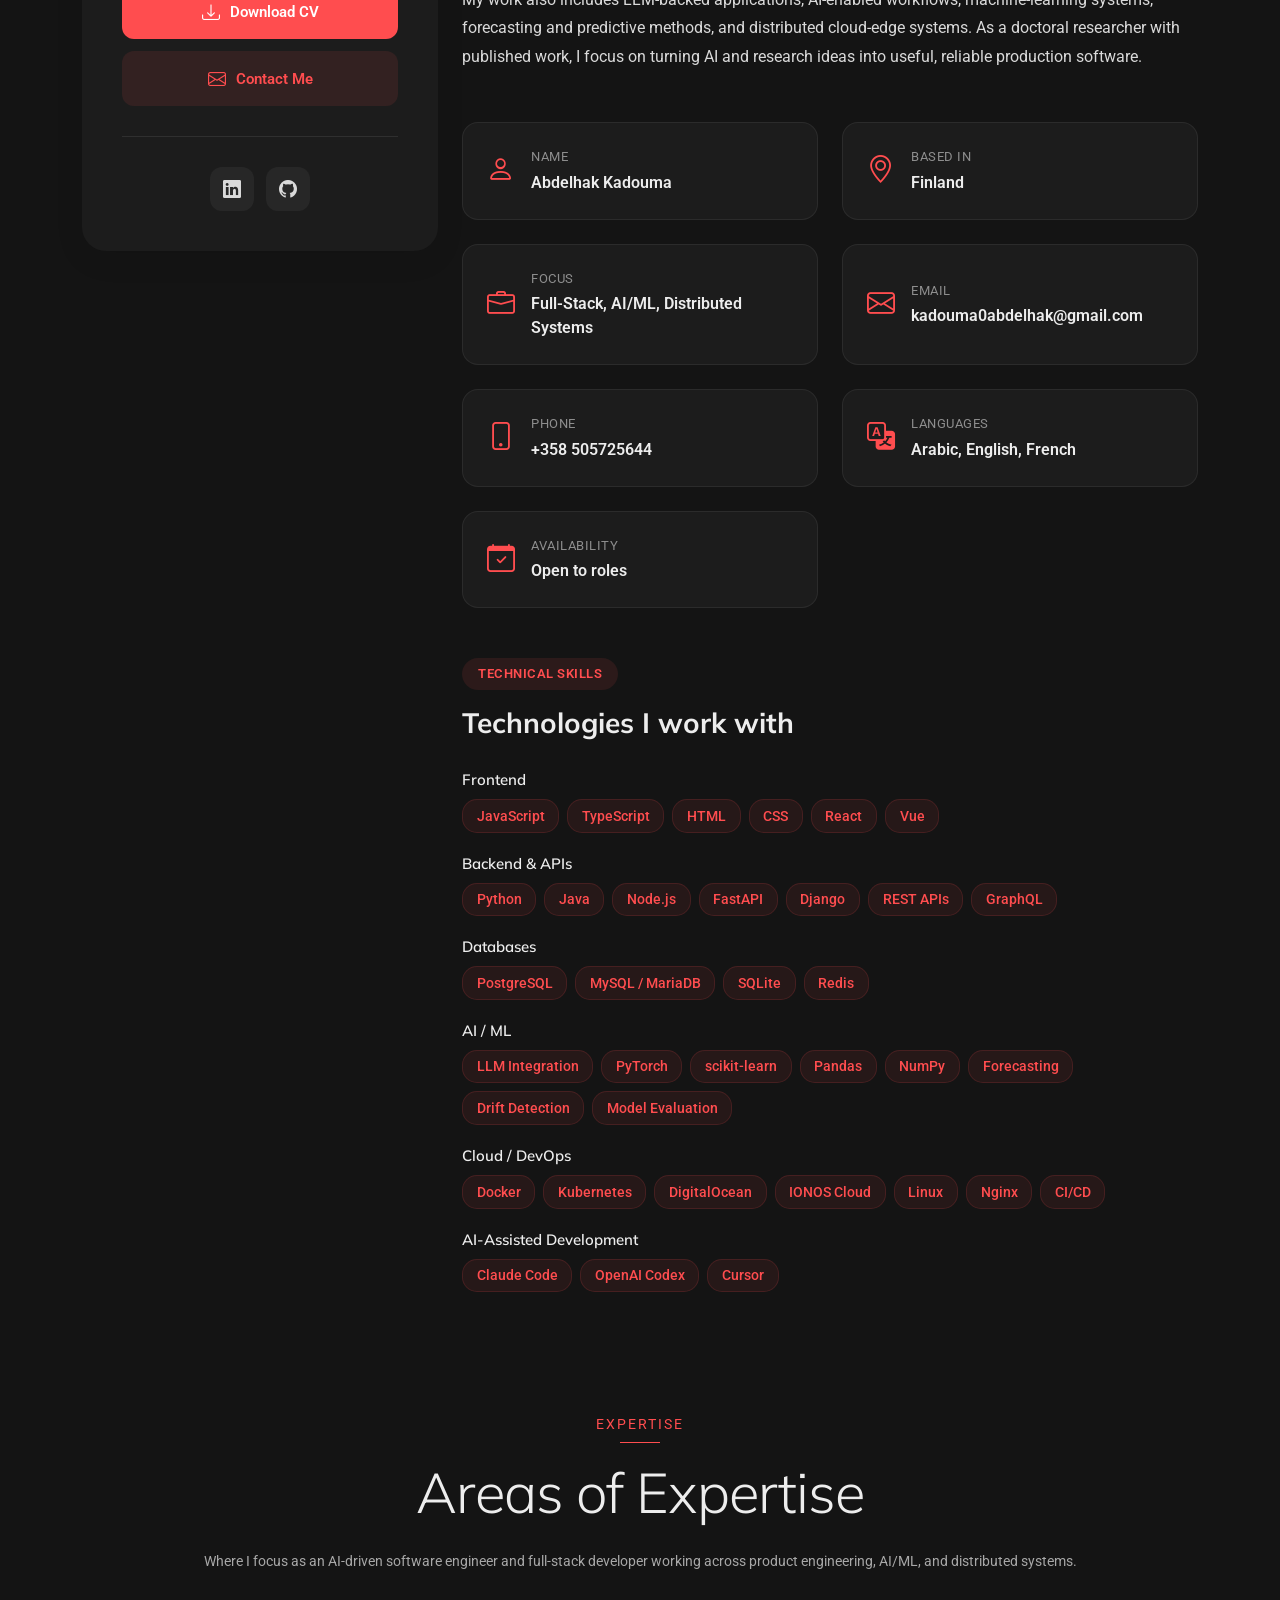
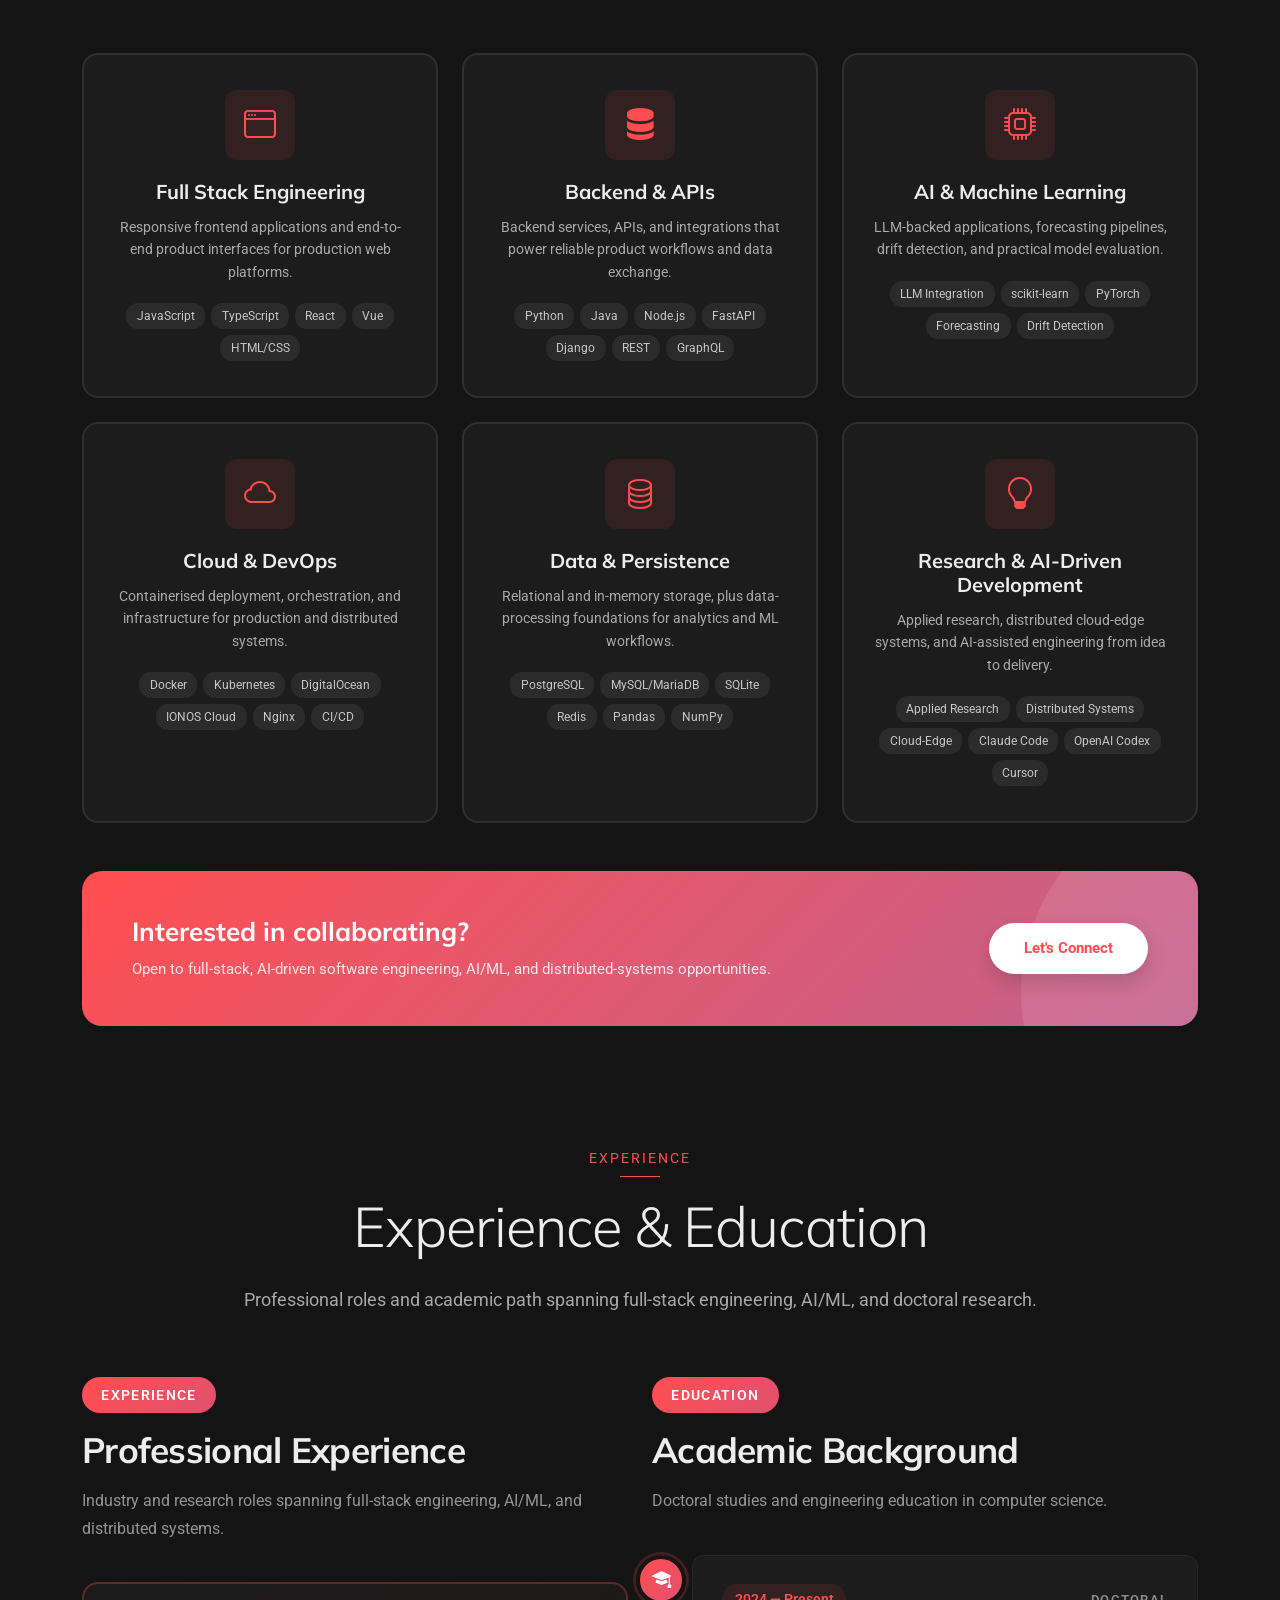
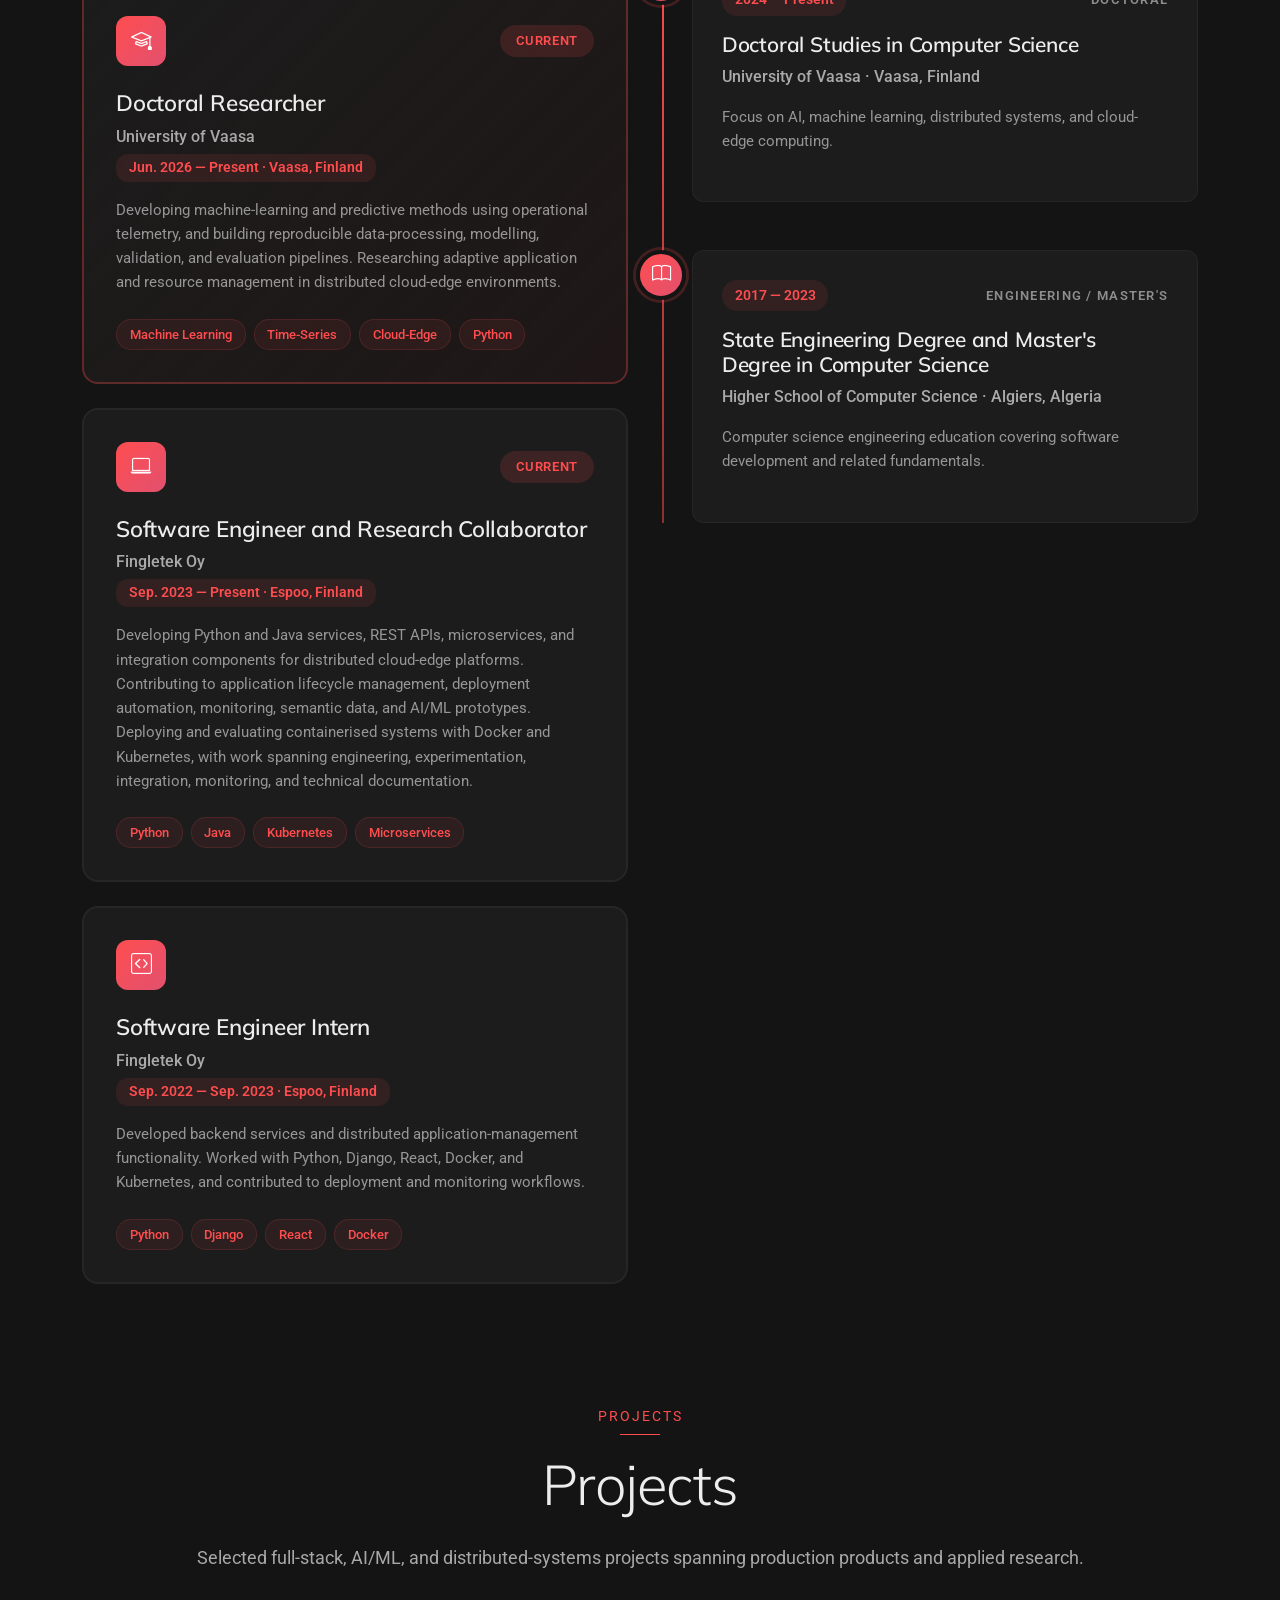
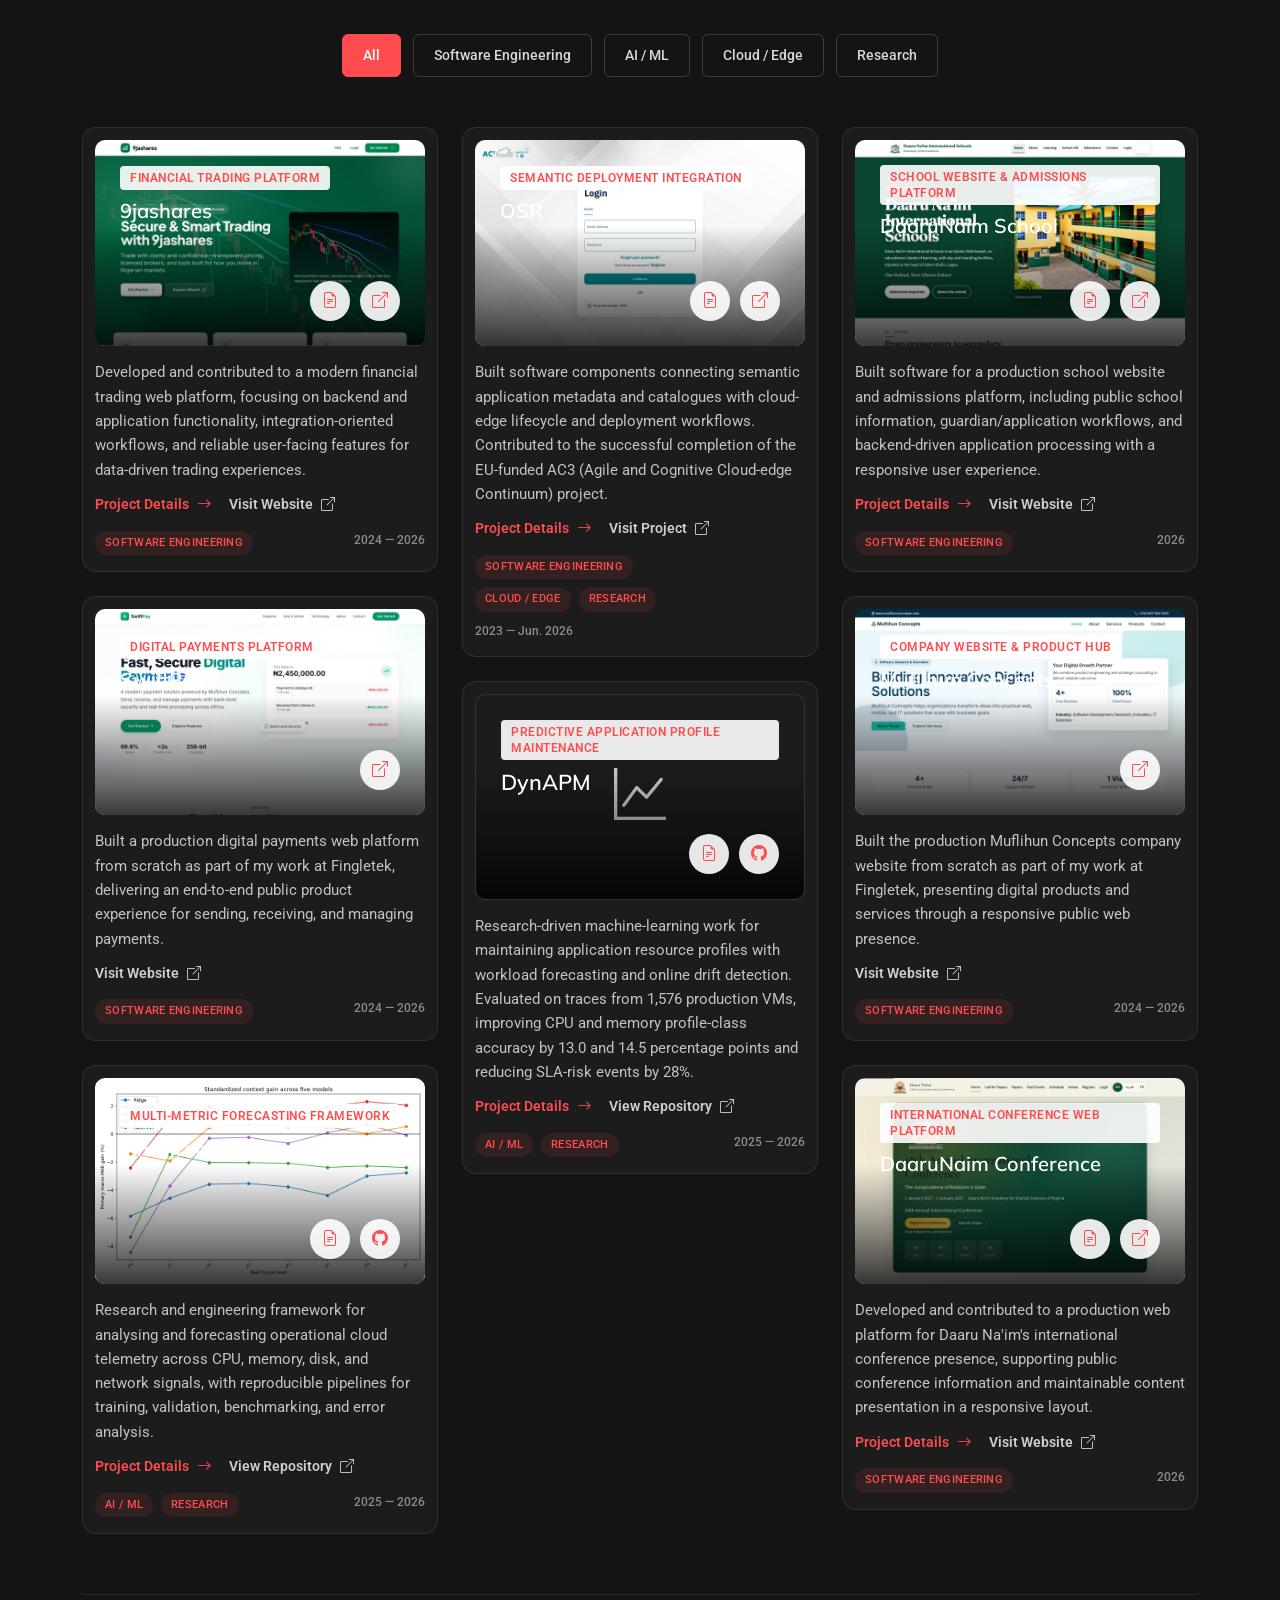
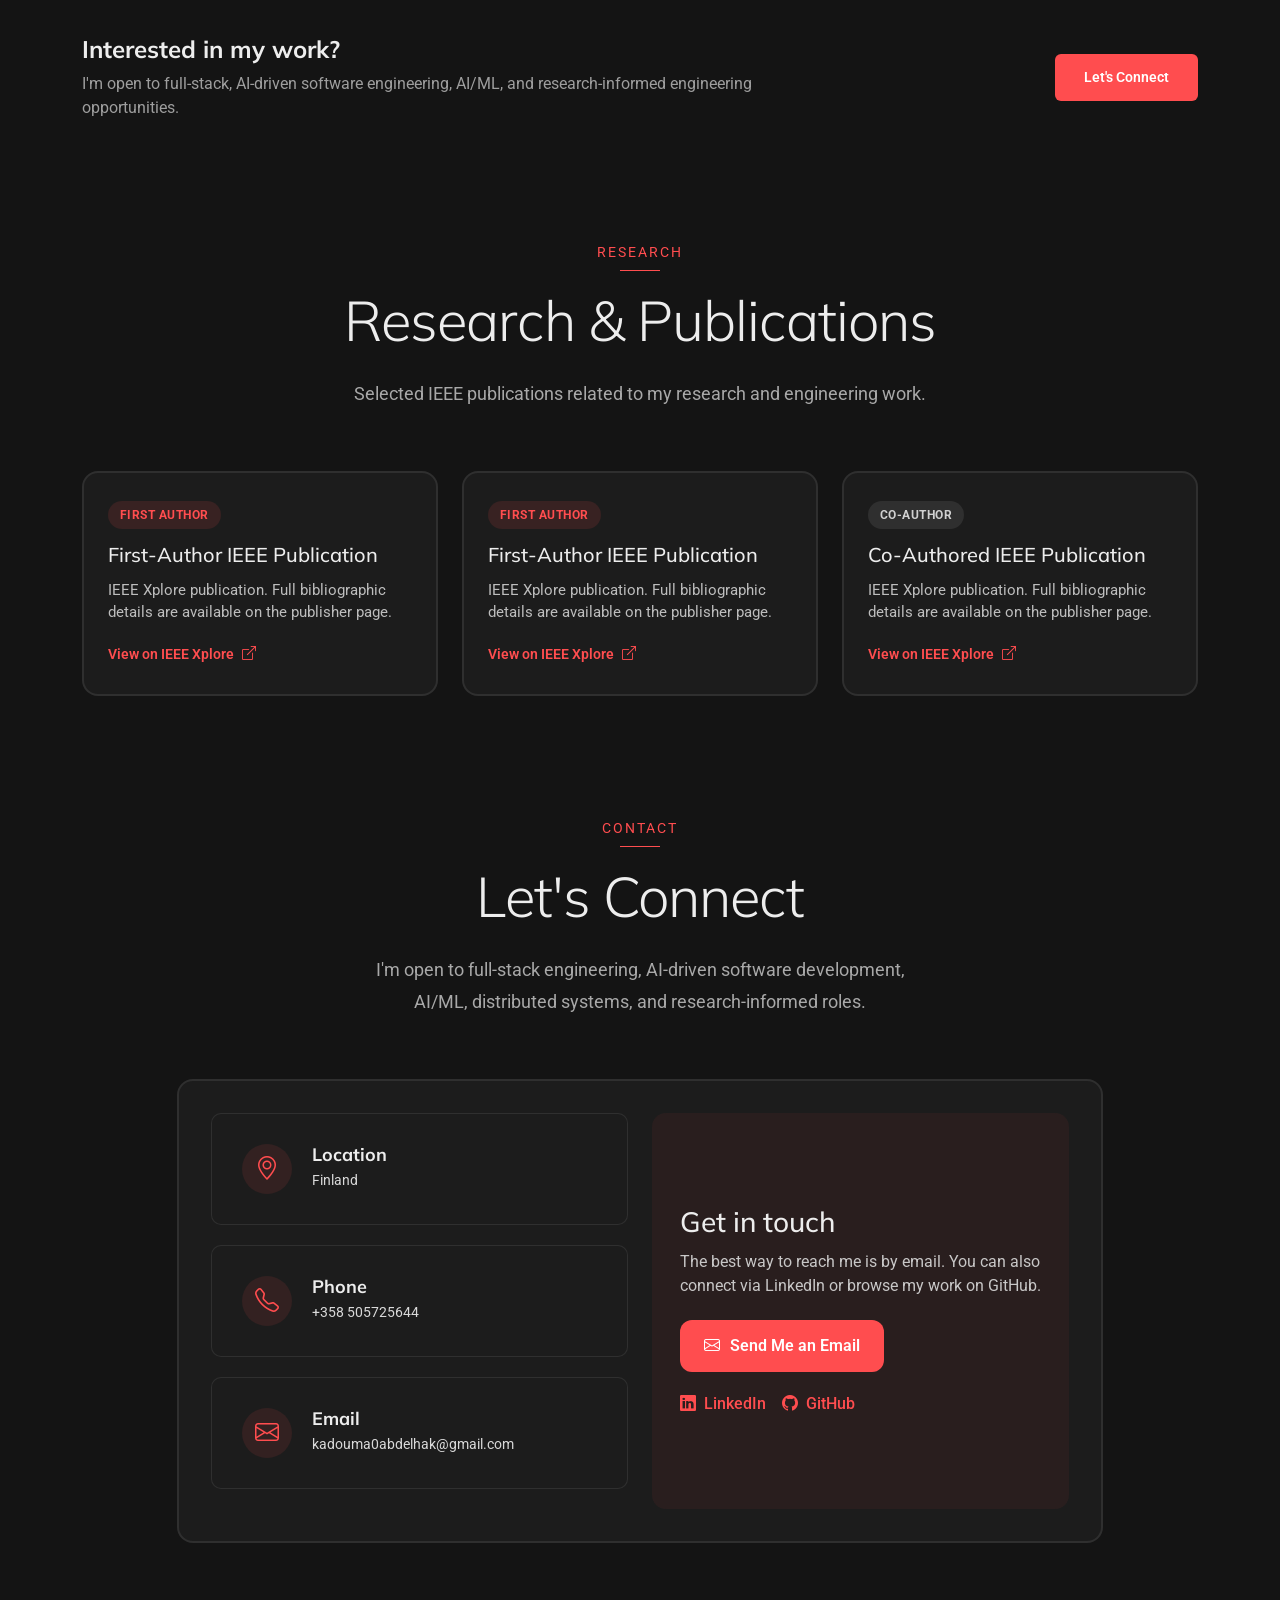
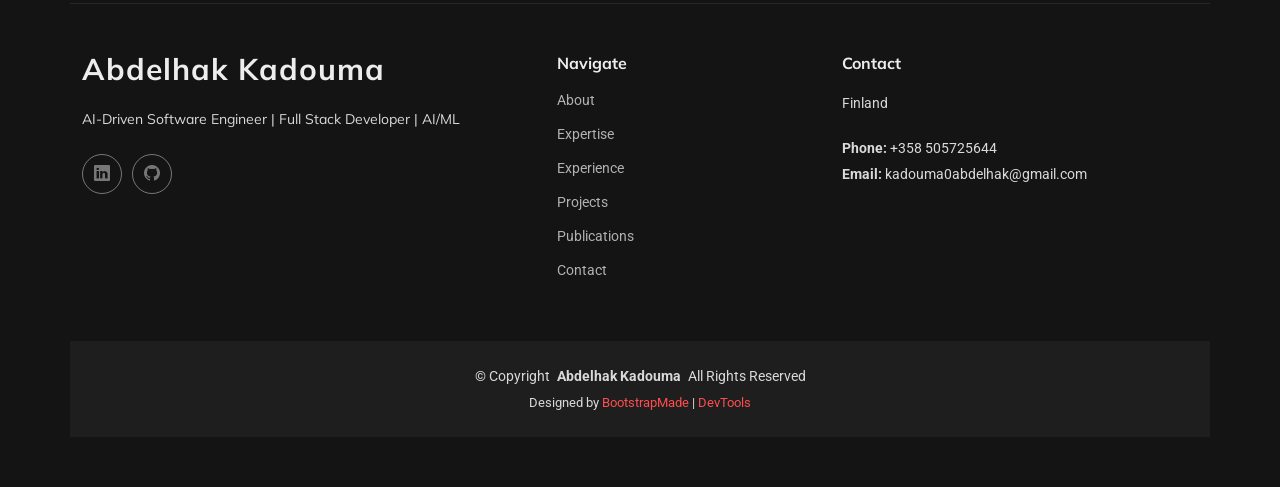
==== commit 19f4567c: "Upgrade project showcase with real product visuals Co-authored-by: Cursor <cursoragent@cursor.com>" ====
--- a/index.html
+++ b/index.html
@@ -593,9 +593,178 @@
 
           <div class="row gy-4 isotope-container" data-aos="fade-up" data-aos-delay="300">
 
+            <div class="col-lg-4 col-md-6 portfolio-item isotope-item filter-software">
+              <div class="portfolio-card">
+                <div class="portfolio-image-container project-thumb">
+                  <img src="assets/img/projects/9jashares-homepage.jpg" width="1440" height="900" loading="lazy" alt="9jashares homepage showing the Secure and Smart Trading hero and market interface">
+                  <div class="portfolio-overlay">
+                    <div class="portfolio-info">
+                      <span class="project-category">Financial Trading Platform</span>
+                      <h4>9jashares</h4>
+                    </div>
+                    <div class="portfolio-actions">
+                      <a href="project-9jashares.html" class="portfolio-link" aria-label="Open 9jashares project details">
+                        <i class="bi bi-file-earmark-text"></i>
+                      </a>
+                      <a href="https://9jashares.com/" class="portfolio-link" target="_blank" rel="noopener noreferrer" aria-label="Visit 9jashares website">
+                        <i class="bi bi-box-arrow-up-right"></i>
+                      </a>
+                    </div>
+                  </div>
+                </div>
+                <div class="portfolio-summary">
+                  <p>Developed and contributed to a modern financial trading web platform, focusing on backend and application functionality, integration-oriented workflows, and reliable user-facing features for data-driven trading experiences.</p>
+                  <div class="project-cta-group">
+                    <a class="project-cta" href="project-9jashares.html">Project Details <i class="bi bi-arrow-right"></i></a>
+                    <a class="project-cta project-cta-secondary" href="https://9jashares.com/" target="_blank" rel="noopener noreferrer">Visit Website <i class="bi bi-box-arrow-up-right"></i></a>
+                  </div>
+                </div>
+                <div class="portfolio-meta">
+                  <div class="project-tags">
+                    <span class="tag">Software Engineering</span>
+                  </div>
+                  <div class="project-year">2024 — 2026</div>
+                </div>
+              </div>
+            </div>
+
+            <div class="col-lg-4 col-md-6 portfolio-item isotope-item filter-software filter-cloudedge filter-research">
+              <div class="portfolio-card">
+                <div class="portfolio-image-container project-thumb">
+                  <img src="assets/img/projects/osr-homepage.jpg" width="1440" height="900" loading="lazy" alt="OSR public application login interface for the AC3 cloud-edge platform">
+                  <div class="portfolio-overlay">
+                    <div class="portfolio-info">
+                      <span class="project-category">Semantic Deployment Integration</span>
+                      <h4>OSR</h4>
+                    </div>
+                    <div class="portfolio-actions">
+                      <a href="project-osr.html" class="portfolio-link" aria-label="Open OSR project details">
+                        <i class="bi bi-file-earmark-text"></i>
+                      </a>
+                      <a href="https://osr.fingletek.com/" class="portfolio-link" target="_blank" rel="noopener noreferrer" aria-label="Visit OSR project">
+                        <i class="bi bi-box-arrow-up-right"></i>
+                      </a>
+                    </div>
+                  </div>
+                </div>
+                <div class="portfolio-summary">
+                  <p>Built software components connecting semantic application metadata and catalogues with cloud-edge lifecycle and deployment workflows. Contributed to the successful completion of the EU-funded AC3 (Agile and Cognitive Cloud-edge Continuum) project.</p>
+                  <div class="project-cta-group">
+                    <a class="project-cta" href="project-osr.html">Project Details <i class="bi bi-arrow-right"></i></a>
+                    <a class="project-cta project-cta-secondary" href="https://osr.fingletek.com/" target="_blank" rel="noopener noreferrer">Visit Project <i class="bi bi-box-arrow-up-right"></i></a>
+                  </div>
+                </div>
+                <div class="portfolio-meta">
+                  <div class="project-tags">
+                    <span class="tag">Software Engineering</span>
+                    <span class="tag">Cloud / Edge</span>
+                    <span class="tag">Research</span>
+                  </div>
+                  <div class="project-year">2023 — Jun. 2026</div>
+                </div>
+              </div>
+            </div>
+
+            <div class="col-lg-4 col-md-6 portfolio-item isotope-item filter-software">
+              <div class="portfolio-card">
+                <div class="portfolio-image-container project-thumb">
+                  <img src="assets/img/projects/daarunaim-school-homepage.jpg" width="1440" height="900" loading="lazy" alt="Daaru Na'im International Schools homepage with campus hero and admissions navigation">
+                  <div class="portfolio-overlay">
+                    <div class="portfolio-info">
+                      <span class="project-category">School Website &amp; Admissions Platform</span>
+                      <h4>DaaruNaim School</h4>
+                    </div>
+                    <div class="portfolio-actions">
+                      <a href="project-daarunaim-school.html" class="portfolio-link" aria-label="Open DaaruNaim School project details">
+                        <i class="bi bi-file-earmark-text"></i>
+                      </a>
+                      <a href="https://danis.daarunaim.ng/" class="portfolio-link" target="_blank" rel="noopener noreferrer" aria-label="Visit DaaruNaim School website">
+                        <i class="bi bi-box-arrow-up-right"></i>
+                      </a>
+                    </div>
+                  </div>
+                </div>
+                <div class="portfolio-summary">
+                  <p>Built software for a production school website and admissions platform, including public school information, guardian/application workflows, and backend-driven application processing with a responsive user experience.</p>
+                  <div class="project-cta-group">
+                    <a class="project-cta" href="project-daarunaim-school.html">Project Details <i class="bi bi-arrow-right"></i></a>
+                    <a class="project-cta project-cta-secondary" href="https://danis.daarunaim.ng/" target="_blank" rel="noopener noreferrer">Visit Website <i class="bi bi-box-arrow-up-right"></i></a>
+                  </div>
+                </div>
+                <div class="portfolio-meta">
+                  <div class="project-tags">
+                    <span class="tag">Software Engineering</span>
+                  </div>
+                  <div class="project-year">2026</div>
+                </div>
+              </div>
+            </div>
+
+            <div class="col-lg-4 col-md-6 portfolio-item isotope-item filter-software">
+              <div class="portfolio-card">
+                <div class="portfolio-image-container project-thumb">
+                  <img src="assets/img/projects/swiftpay-homepage.jpg" width="1440" height="900" loading="lazy" alt="SwiftPay homepage introducing the Fast, Secure Digital Payments product">
+                  <div class="portfolio-overlay">
+                    <div class="portfolio-info">
+                      <span class="project-category">Digital Payments Platform</span>
+                      <h4>SwiftPay</h4>
+                    </div>
+                    <div class="portfolio-actions">
+                      <a href="https://www.swiftpayng.com/" class="portfolio-link" target="_blank" rel="noopener noreferrer" aria-label="Visit SwiftPay website">
+                        <i class="bi bi-box-arrow-up-right"></i>
+                      </a>
+                    </div>
+                  </div>
+                </div>
+                <div class="portfolio-summary">
+                  <p>Built a production digital payments web platform from scratch as part of my work at Fingletek, delivering an end-to-end public product experience for sending, receiving, and managing payments.</p>
+                  <div class="project-cta-group">
+                    <a class="project-cta project-cta-secondary" href="https://www.swiftpayng.com/" target="_blank" rel="noopener noreferrer">Visit Website <i class="bi bi-box-arrow-up-right"></i></a>
+                  </div>
+                </div>
+                <div class="portfolio-meta">
+                  <div class="project-tags">
+                    <span class="tag">Software Engineering</span>
+                  </div>
+                  <div class="project-year">2024 — 2026</div>
+                </div>
+              </div>
+            </div>
+
+            <div class="col-lg-4 col-md-6 portfolio-item isotope-item filter-software">
+              <div class="portfolio-card">
+                <div class="portfolio-image-container project-thumb">
+                  <img src="assets/img/projects/muflihun-concepts-homepage.jpg" width="1440" height="900" loading="lazy" alt="Muflihun Concepts homepage for Building Innovative Digital Solutions">
+                  <div class="portfolio-overlay">
+                    <div class="portfolio-info">
+                      <span class="project-category">Company Website &amp; Product Hub</span>
+                      <h4>Muflihun Concepts</h4>
+                    </div>
+                    <div class="portfolio-actions">
+                      <a href="https://www.muflihunconcepts.com/" class="portfolio-link" target="_blank" rel="noopener noreferrer" aria-label="Visit Muflihun Concepts website">
+                        <i class="bi bi-box-arrow-up-right"></i>
+                      </a>
+                    </div>
+                  </div>
+                </div>
+                <div class="portfolio-summary">
+                  <p>Built the production Muflihun Concepts company website from scratch as part of my work at Fingletek, presenting digital products and services through a responsive public web presence.</p>
+                  <div class="project-cta-group">
+                    <a class="project-cta project-cta-secondary" href="https://www.muflihunconcepts.com/" target="_blank" rel="noopener noreferrer">Visit Website <i class="bi bi-box-arrow-up-right"></i></a>
+                  </div>
+                </div>
+                <div class="portfolio-meta">
+                  <div class="project-tags">
+                    <span class="tag">Software Engineering</span>
+                  </div>
+                  <div class="project-year">2024 — 2026</div>
+                </div>
+              </div>
+            </div>
+
             <div class="col-lg-4 col-md-6 portfolio-item isotope-item filter-aiml filter-research">
               <div class="portfolio-card">
-                <div class="portfolio-image-container project-visual project-visual-dynapm">
+                <div class="portfolio-image-container project-visual project-visual-dynapm project-thumb-fallback">
                   <div class="project-visual-inner">
                     <i class="bi bi-graph-up" aria-hidden="true"></i>
                   </div>
@@ -631,86 +800,10 @@
               </div>
             </div>
 
-            <div class="col-lg-4 col-md-6 portfolio-item isotope-item filter-software">
-              <div class="portfolio-card">
-                <div class="portfolio-image-container project-visual project-visual-9jashares">
-                  <div class="project-visual-inner">
-                    <i class="bi bi-bar-chart-line" aria-hidden="true"></i>
-                  </div>
-                  <div class="portfolio-overlay">
-                    <div class="portfolio-info">
-                      <span class="project-category">Financial Trading Platform</span>
-                      <h4>9jashares</h4>
-                    </div>
-                    <div class="portfolio-actions">
-                      <a href="project-9jashares.html" class="portfolio-link" aria-label="Open 9jashares project details">
-                        <i class="bi bi-file-earmark-text"></i>
-                      </a>
-                      <a href="https://9jashares.com/" class="portfolio-link" target="_blank" rel="noopener noreferrer" aria-label="Visit 9jashares website">
-                        <i class="bi bi-box-arrow-up-right"></i>
-                      </a>
-                    </div>
-                  </div>
-                </div>
-                <div class="portfolio-summary">
-                  <p>Developed and contributed to a modern financial trading web platform, focusing on backend and application functionality, integration-oriented workflows, and reliable user-facing features for data-driven trading experiences.</p>
-                  <div class="project-cta-group">
-                    <a class="project-cta" href="project-9jashares.html">Project Details <i class="bi bi-arrow-right"></i></a>
-                    <a class="project-cta project-cta-secondary" href="https://9jashares.com/" target="_blank" rel="noopener noreferrer">Visit Website <i class="bi bi-box-arrow-up-right"></i></a>
-                  </div>
-                </div>
-                <div class="portfolio-meta">
-                  <div class="project-tags">
-                    <span class="tag">Software Engineering</span>
-                  </div>
-                  <div class="project-year">2024 — 2026</div>
-                </div>
-              </div>
-            </div>
-
-            <div class="col-lg-4 col-md-6 portfolio-item isotope-item filter-software">
-              <div class="portfolio-card">
-                <div class="portfolio-image-container project-visual project-visual-school">
-                  <div class="project-visual-inner">
-                    <i class="bi bi-building" aria-hidden="true"></i>
-                  </div>
-                  <div class="portfolio-overlay">
-                    <div class="portfolio-info">
-                      <span class="project-category">School Website &amp; Admissions Platform</span>
-                      <h4>DaaruNaim School</h4>
-                    </div>
-                    <div class="portfolio-actions">
-                      <a href="project-daarunaim-school.html" class="portfolio-link" aria-label="Open DaaruNaim School project details">
-                        <i class="bi bi-file-earmark-text"></i>
-                      </a>
-                      <a href="https://danis.daarunaim.ng/" class="portfolio-link" target="_blank" rel="noopener noreferrer" aria-label="Visit DaaruNaim School website">
-                        <i class="bi bi-box-arrow-up-right"></i>
-                      </a>
-                    </div>
-                  </div>
-                </div>
-                <div class="portfolio-summary">
-                  <p>Built software for a production school website and admissions platform, including public school information, guardian/application workflows, and backend-driven application processing with a responsive user experience.</p>
-                  <div class="project-cta-group">
-                    <a class="project-cta" href="project-daarunaim-school.html">Project Details <i class="bi bi-arrow-right"></i></a>
-                    <a class="project-cta project-cta-secondary" href="https://danis.daarunaim.ng/" target="_blank" rel="noopener noreferrer">Visit Website <i class="bi bi-box-arrow-up-right"></i></a>
-                  </div>
-                </div>
-                <div class="portfolio-meta">
-                  <div class="project-tags">
-                    <span class="tag">Software Engineering</span>
-                  </div>
-                  <div class="project-year">2026</div>
-                </div>
-              </div>
-            </div>
-
             <div class="col-lg-4 col-md-6 portfolio-item isotope-item filter-aiml filter-research">
               <div class="portfolio-card">
-                <div class="portfolio-image-container project-visual project-visual-timetrack">
-                  <div class="project-visual-inner">
-                    <i class="bi bi-clock-history" aria-hidden="true"></i>
-                  </div>
+                <div class="portfolio-image-container project-thumb project-thumb-chart">
+                  <img src="assets/img/projects/timetrack-benchmark-chart.jpg" width="1600" height="960" loading="lazy" alt="TimeTrack benchmark chart comparing standardized context gain across five forecasting models">
                   <div class="portfolio-overlay">
                     <div class="portfolio-info">
                       <span class="project-category">Multi-Metric Forecasting Framework</span>
@@ -745,10 +838,8 @@
 
             <div class="col-lg-4 col-md-6 portfolio-item isotope-item filter-software">
               <div class="portfolio-card">
-                <div class="portfolio-image-container project-visual project-visual-conference">
-                  <div class="project-visual-inner">
-                    <i class="bi bi-calendar-event" aria-hidden="true"></i>
-                  </div>
+                <div class="portfolio-image-container project-thumb">
+                  <img src="assets/img/projects/daarunaim-conference-homepage.jpg" width="1440" height="900" loading="lazy" alt="Daaru Na'im 18th Annual International Conference website homepage">
                   <div class="portfolio-overlay">
                     <div class="portfolio-info">
                       <span class="project-category">International Conference Web Platform</span>
@@ -776,45 +867,6 @@
                     <span class="tag">Software Engineering</span>
                   </div>
                   <div class="project-year">2026</div>
-                </div>
-              </div>
-            </div>
-
-            <div class="col-lg-4 col-md-6 portfolio-item isotope-item filter-software filter-cloudedge filter-research">
-              <div class="portfolio-card">
-                <div class="portfolio-image-container project-visual project-visual-osr">
-                  <div class="project-visual-inner">
-                    <i class="bi bi-diagram-3" aria-hidden="true"></i>
-                  </div>
-                  <div class="portfolio-overlay">
-                    <div class="portfolio-info">
-                      <span class="project-category">Semantic Deployment Integration</span>
-                      <h4>OSR</h4>
-                    </div>
-                    <div class="portfolio-actions">
-                      <a href="project-osr.html" class="portfolio-link" aria-label="Open OSR project details">
-                        <i class="bi bi-file-earmark-text"></i>
-                      </a>
-                      <a href="https://osr.fingletek.com/" class="portfolio-link" target="_blank" rel="noopener noreferrer" aria-label="Visit OSR project">
-                        <i class="bi bi-box-arrow-up-right"></i>
-                      </a>
-                    </div>
-                  </div>
-                </div>
-                <div class="portfolio-summary">
-                  <p>Built software components connecting semantic application metadata and catalogues with cloud-edge lifecycle and deployment workflows. Contributed to the successful completion of the EU-funded AC3 (Agile and Cognitive Cloud-edge Continuum) project.</p>
-                  <div class="project-cta-group">
-                    <a class="project-cta" href="project-osr.html">Project Details <i class="bi bi-arrow-right"></i></a>
-                    <a class="project-cta project-cta-secondary" href="https://osr.fingletek.com/" target="_blank" rel="noopener noreferrer">Visit Project <i class="bi bi-box-arrow-up-right"></i></a>
-                  </div>
-                </div>
-                <div class="portfolio-meta">
-                  <div class="project-tags">
-                    <span class="tag">Software Engineering</span>
-                    <span class="tag">Cloud / Edge</span>
-                    <span class="tag">Research</span>
-                  </div>
-                  <div class="project-year">2023 — Jun. 2026</div>
                 </div>
               </div>
             </div>
--- a/assets/css/main.css
+++ b/assets/css/main.css
@@ -2046,20 +2046,36 @@
 
 .portfolio .portfolio-card {
   position: relative;
-  margin-bottom: 30px;
+  margin-bottom: 0;
+  height: 100%;
+  display: flex;
+  flex-direction: column;
+  background: var(--surface-color);
+  border: 1px solid color-mix(in srgb, var(--default-color), transparent 90%);
+  border-radius: 14px;
+  overflow: hidden;
+  padding: 12px 12px 16px;
+  transition: border-color 0.3s ease, box-shadow 0.3s ease;
+}
+
+.portfolio .portfolio-card:hover {
+  border-color: color-mix(in srgb, var(--accent-color), transparent 55%);
+  box-shadow: 0 12px 28px color-mix(in srgb, var(--default-color), transparent 92%);
 }
 
 .portfolio .portfolio-card .portfolio-image-container {
   position: relative;
   overflow: hidden;
-  border-radius: 8px;
-  aspect-ratio: 4/3;
+  border-radius: 10px;
+  aspect-ratio: 16 / 10;
+  background: color-mix(in srgb, var(--default-color), transparent 94%);
 }
 
 .portfolio .portfolio-card .portfolio-image-container img {
   width: 100%;
   height: 100%;
   object-fit: cover;
+  object-position: top center;
   transition: transform 0.5s ease;
 }
 
@@ -2158,12 +2174,14 @@
   color: color-mix(in srgb, var(--default-color), transparent 40%);
 }
 
-.portfolio .portfolio-card:hover .portfolio-image-container img {
-  transform: scale(1.05);
-}
-
-.portfolio .portfolio-card:hover .portfolio-image-container .portfolio-overlay {
-  opacity: 1;
+@media (hover: hover) and (pointer: fine) {
+  .portfolio .portfolio-card:hover .portfolio-image-container img {
+    transform: scale(1.04);
+  }
+
+  .portfolio .portfolio-card:hover .portfolio-image-container .portfolio-overlay {
+    opacity: 1;
+  }
 }
 
 .portfolio .portfolio-bottom {
@@ -4596,8 +4614,39 @@
 }
 
 /*--------------------------------------------------------------
-# Portfolio project showcase (icon visuals)
+# Portfolio project showcase (screenshot visuals)
 --------------------------------------------------------------*/
+.portfolio .portfolio-card .project-thumb .portfolio-overlay {
+  opacity: 1;
+  background: linear-gradient(to bottom, transparent 42%, rgba(0, 0, 0, 0.78) 100%);
+  z-index: 2;
+}
+
+.portfolio .portfolio-card:hover .project-thumb .portfolio-overlay {
+  background: linear-gradient(to bottom, transparent 28%, rgba(0, 0, 0, 0.88) 100%);
+}
+
+.portfolio .portfolio-card .project-thumb .portfolio-overlay .portfolio-info .project-category {
+  max-width: 100%;
+  white-space: normal;
+  line-height: 1.35;
+}
+
+.portfolio .portfolio-card .project-thumb .portfolio-overlay .portfolio-info h4 {
+  font-size: 1.25rem;
+  word-break: break-word;
+}
+
+.portfolio .portfolio-card .project-thumb-chart {
+  background: #ffffff;
+}
+
+.portfolio .portfolio-card .project-thumb-chart img {
+  object-fit: contain;
+  object-position: center;
+  background: #ffffff;
+}
+
 .portfolio .portfolio-card .project-visual {
   background: var(--surface-color);
   border: 1px solid color-mix(in srgb, var(--default-color), transparent 88%);
@@ -4646,6 +4695,9 @@
 
 .portfolio .portfolio-summary {
   margin-top: 14px;
+  flex: 1 1 auto;
+  display: flex;
+  flex-direction: column;
 }
 
 .portfolio .portfolio-summary p {
@@ -4653,6 +4705,7 @@
   line-height: 1.6;
   margin-bottom: 12px;
   color: color-mix(in srgb, var(--default-color), transparent 12%);
+  flex: 1 1 auto;
 }
 
 .portfolio .portfolio-summary .project-cta {
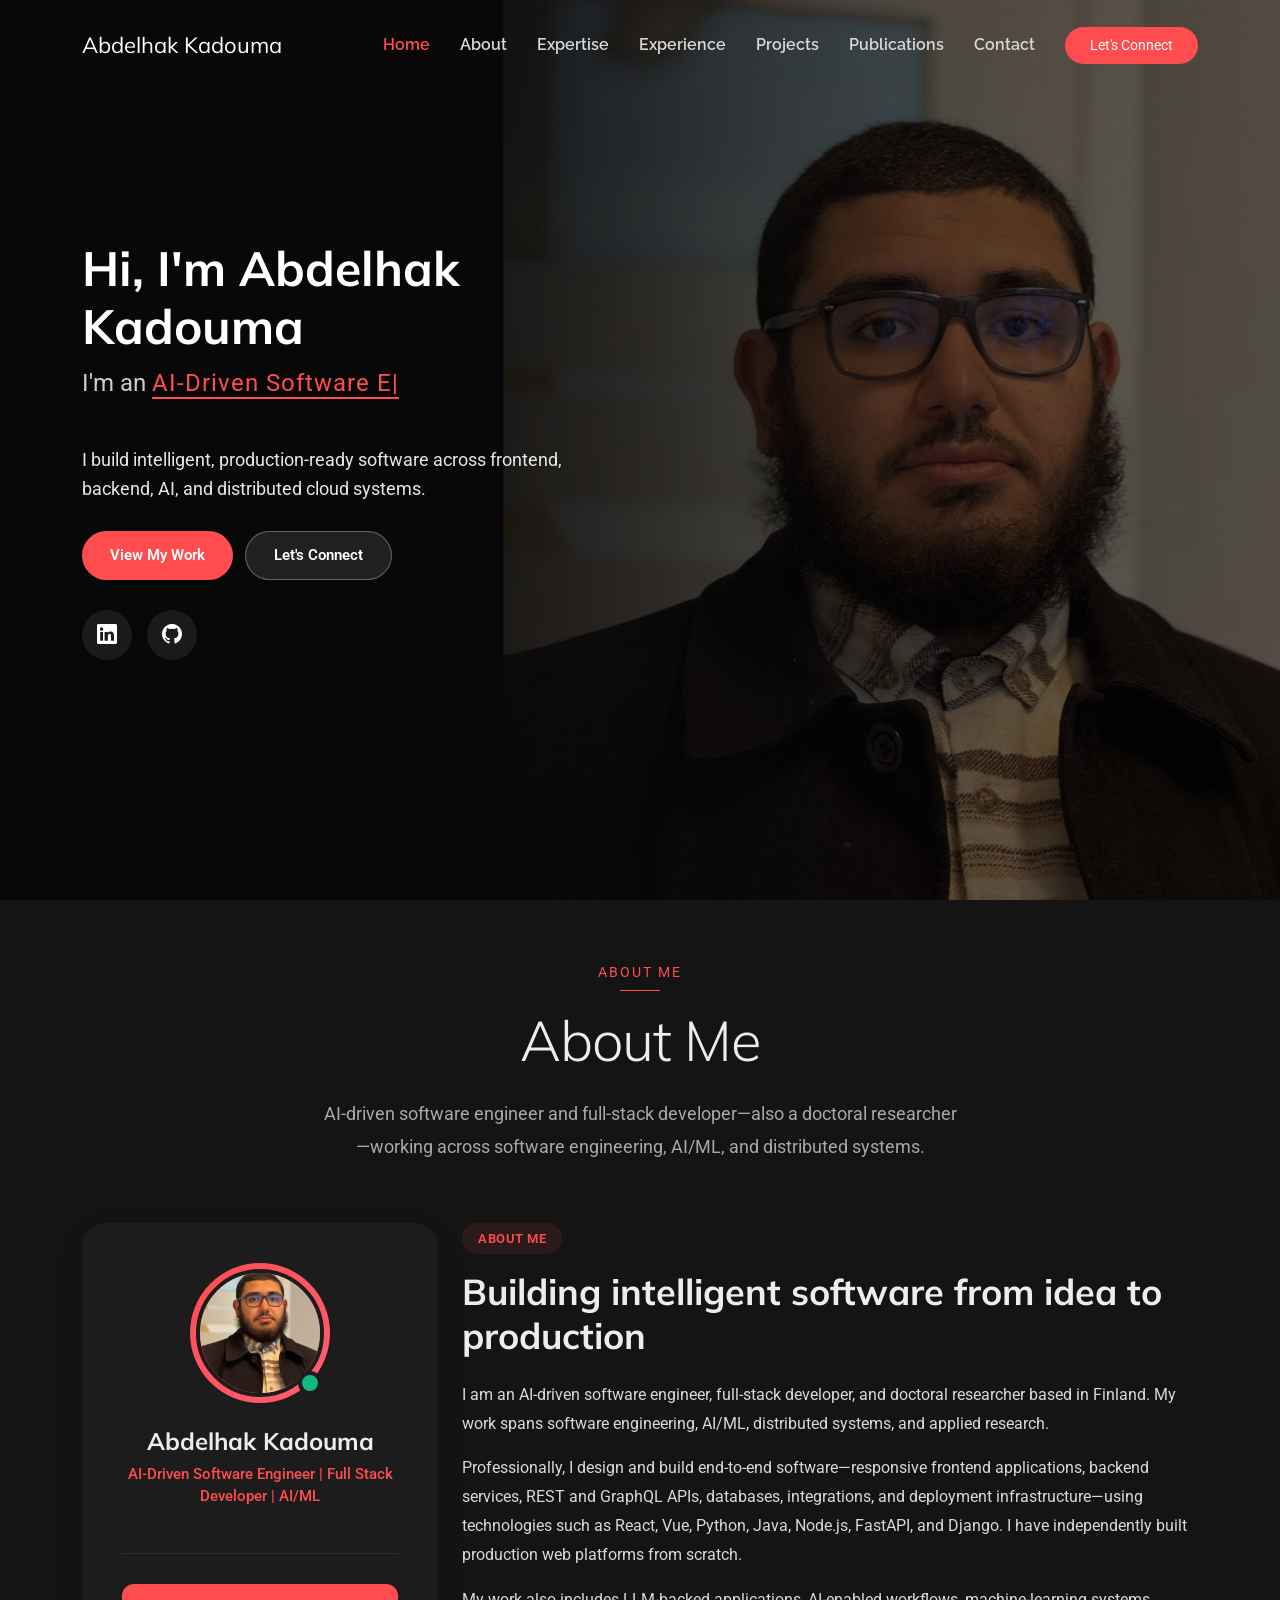
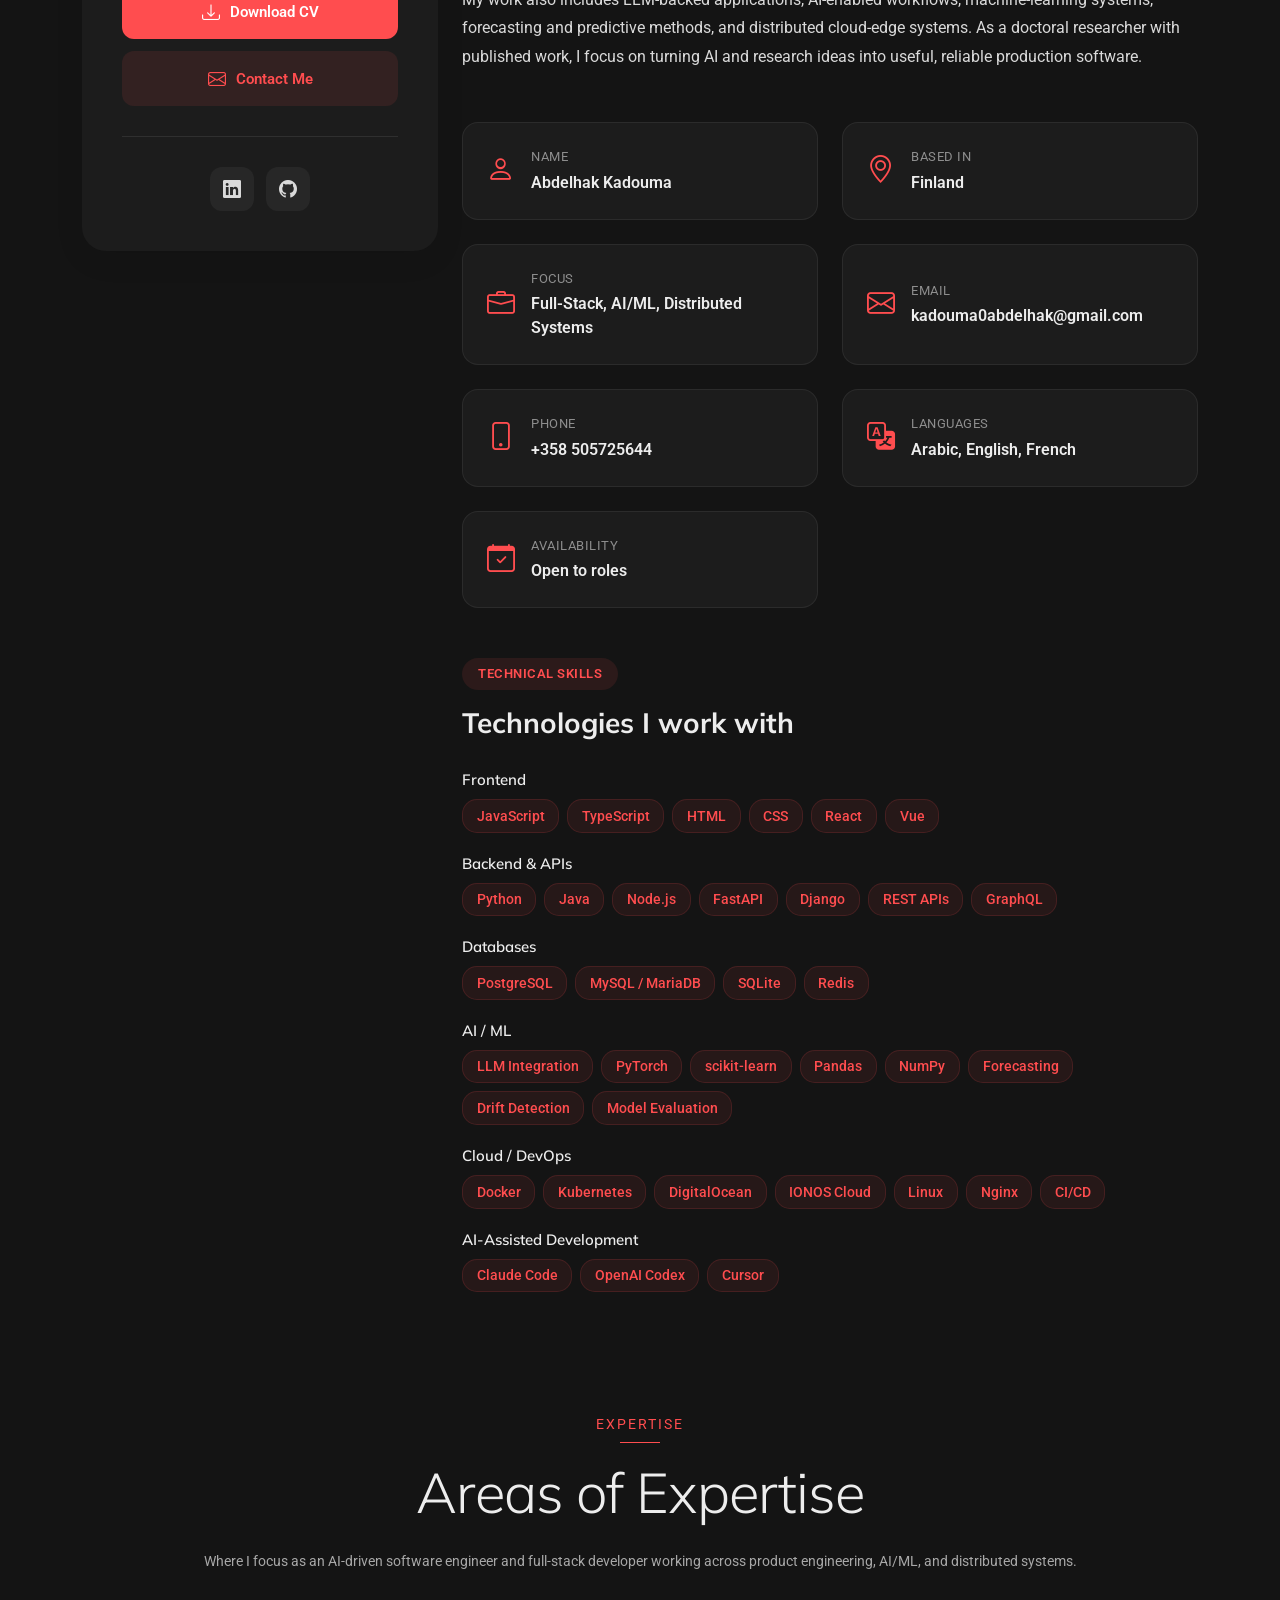
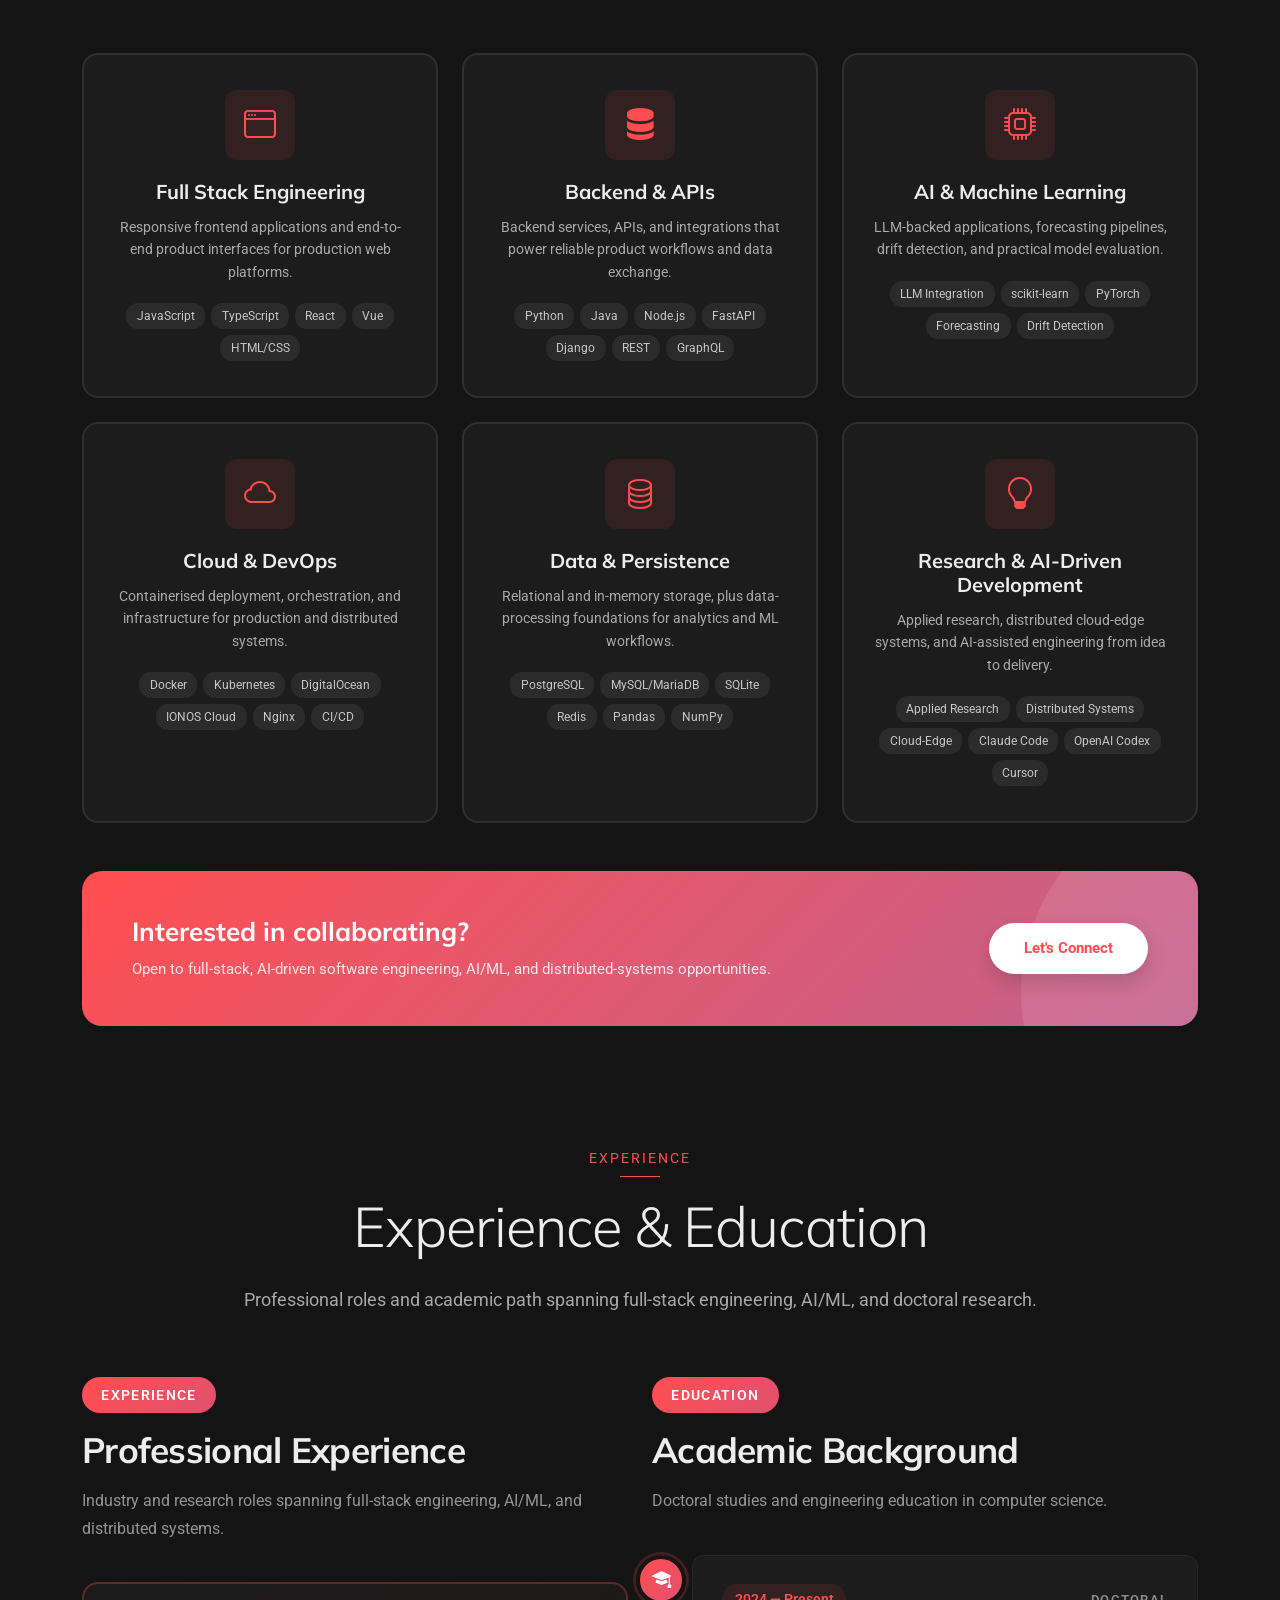
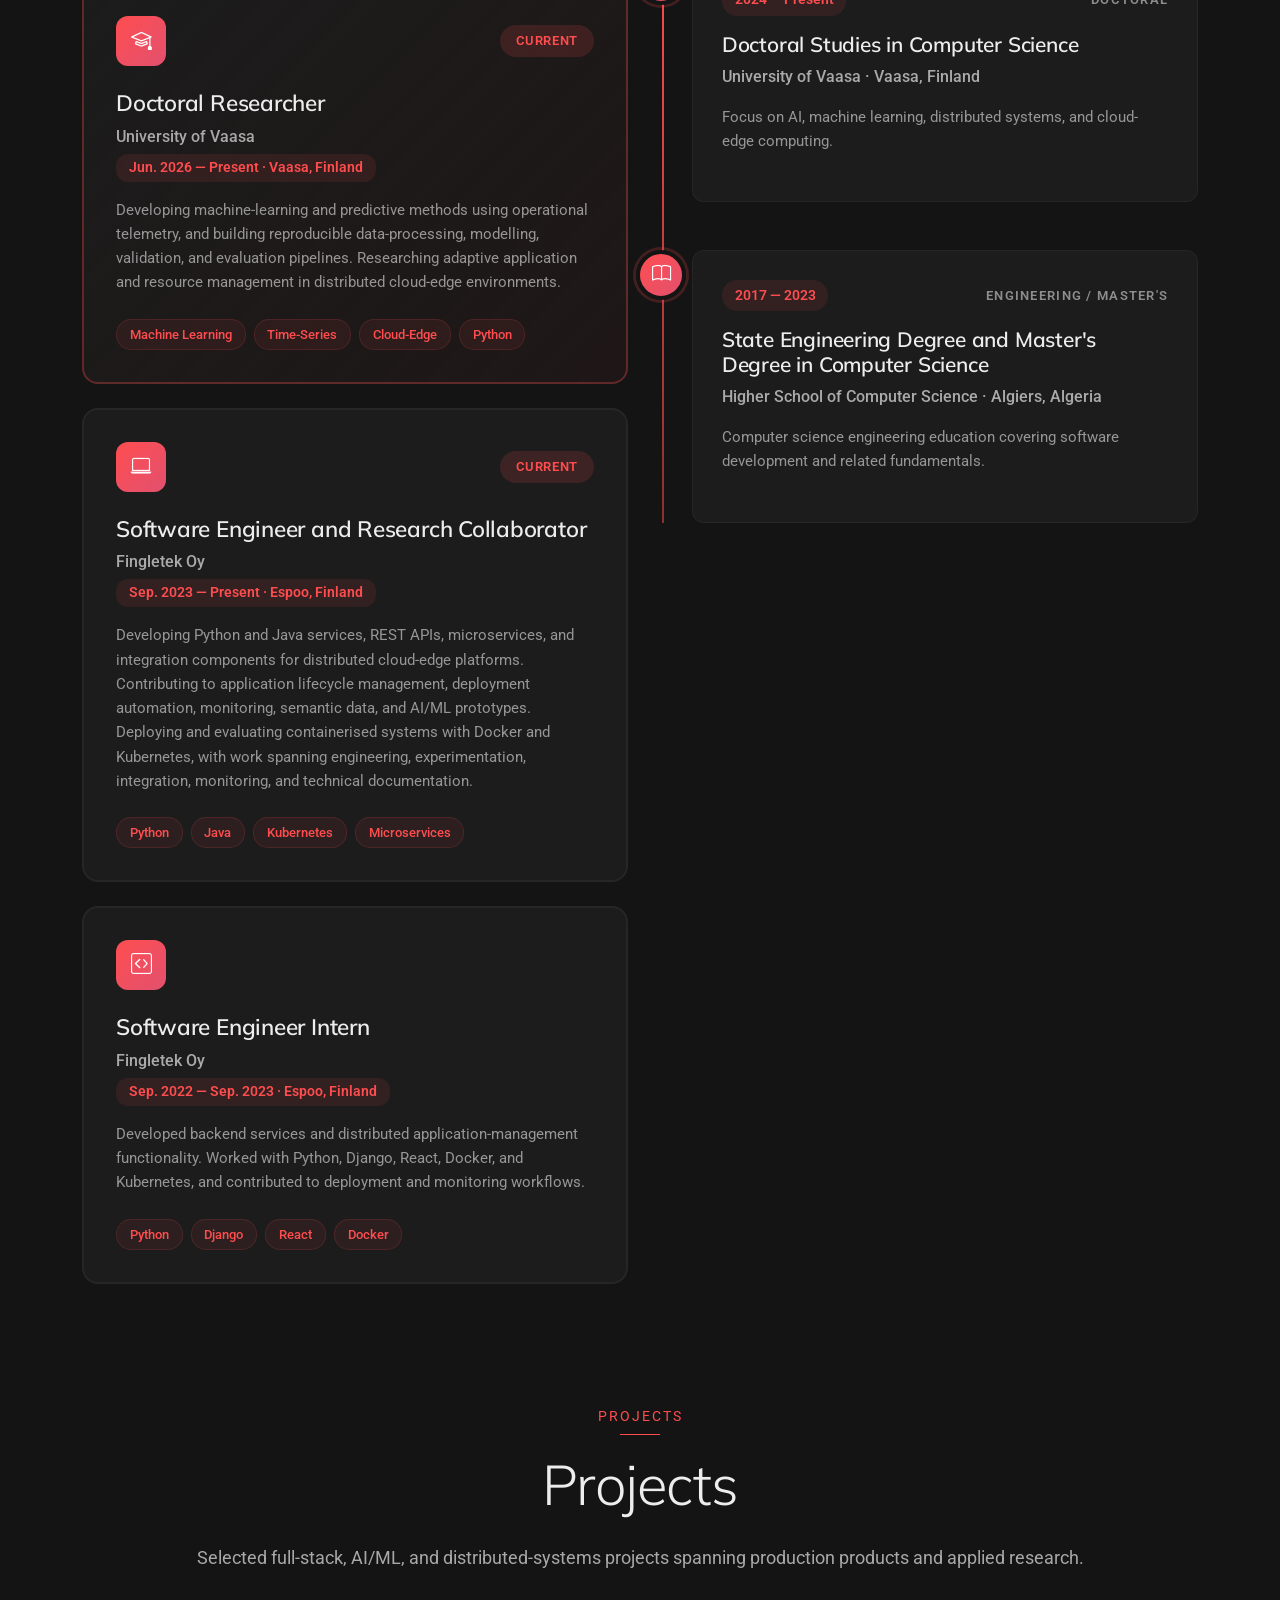
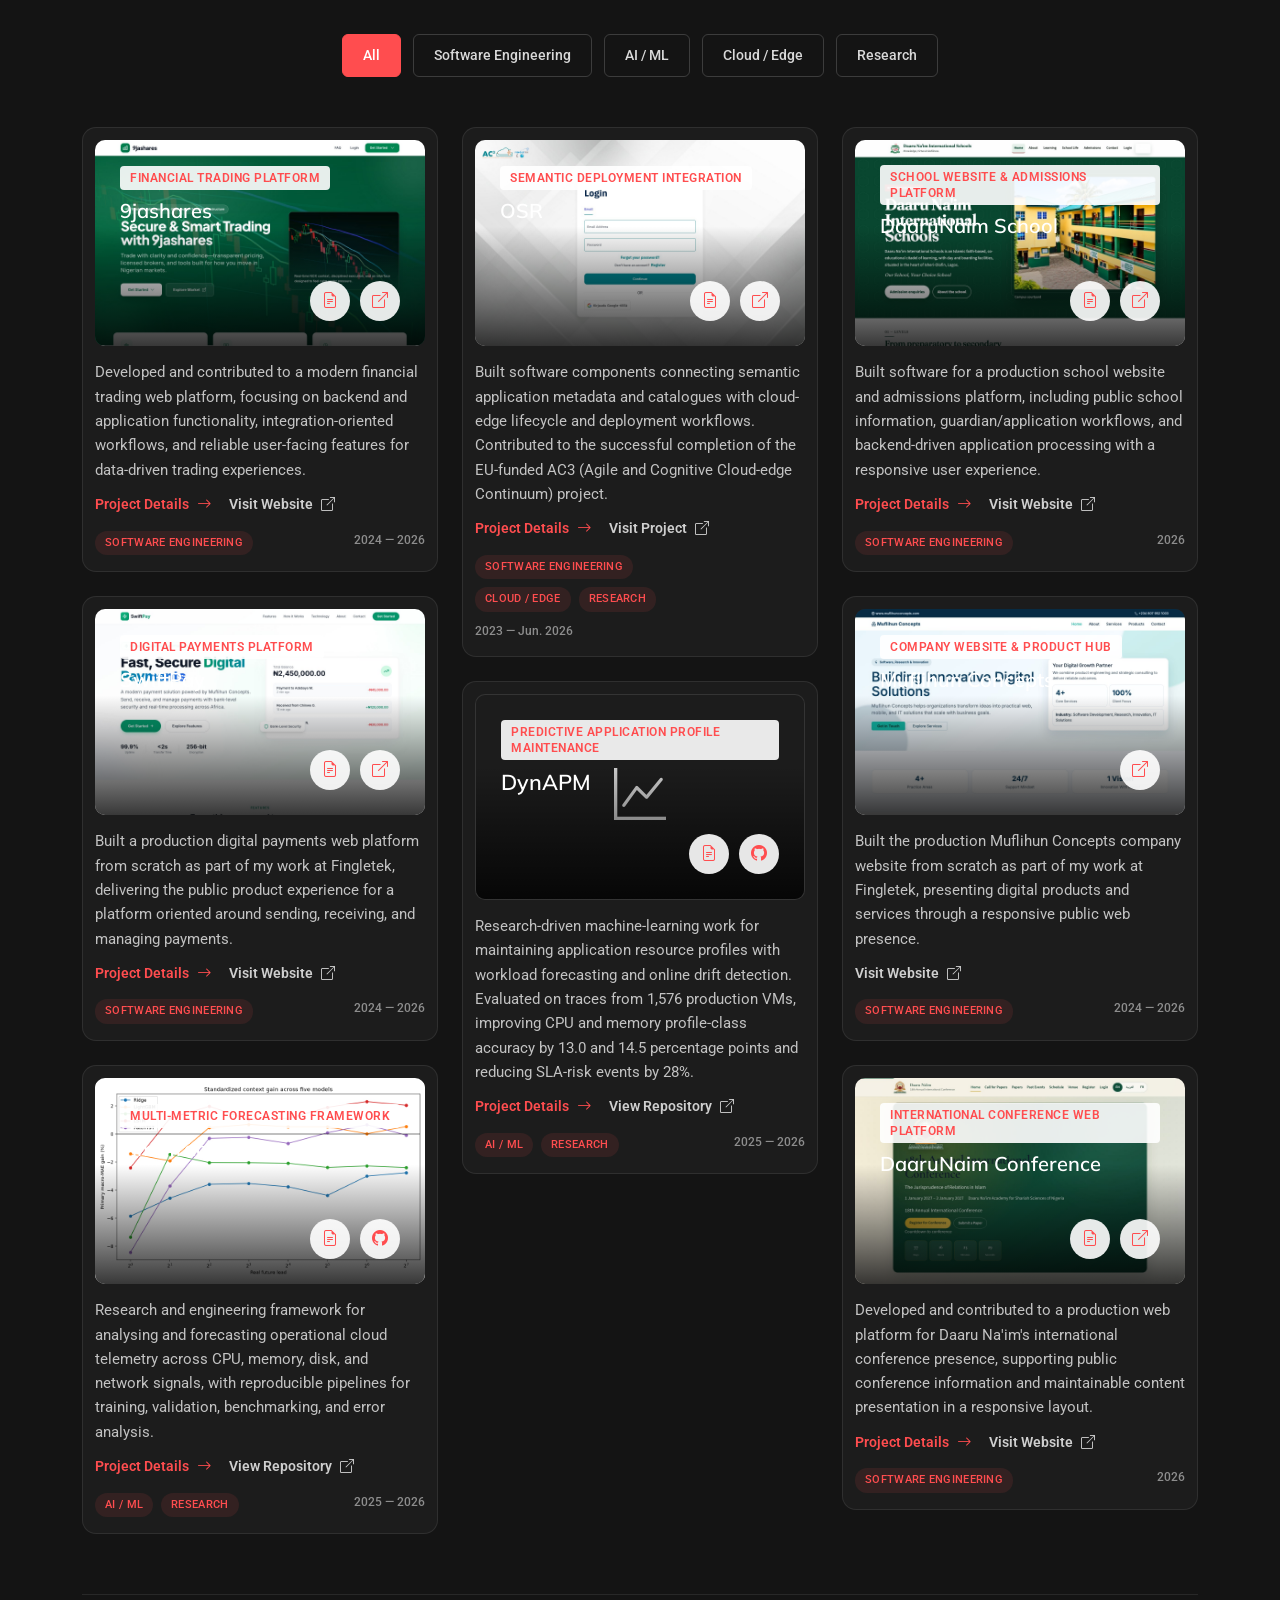
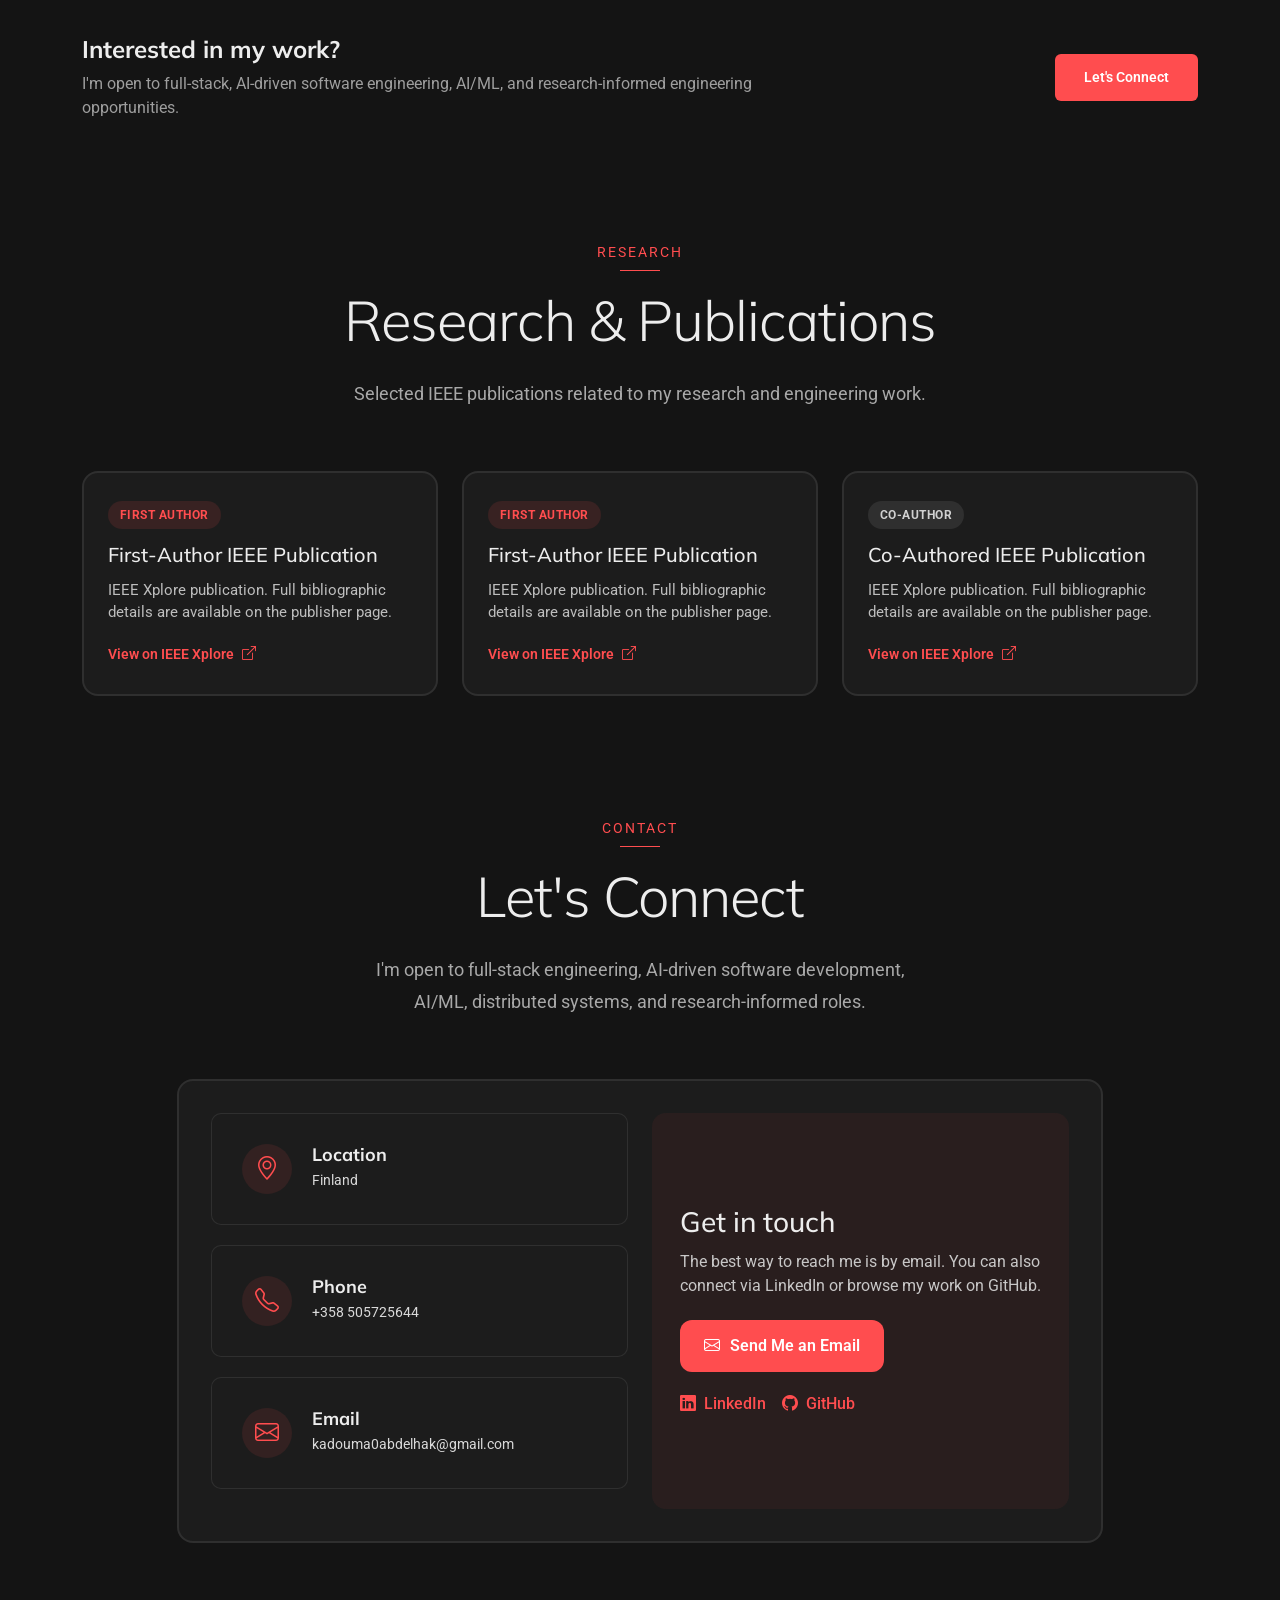
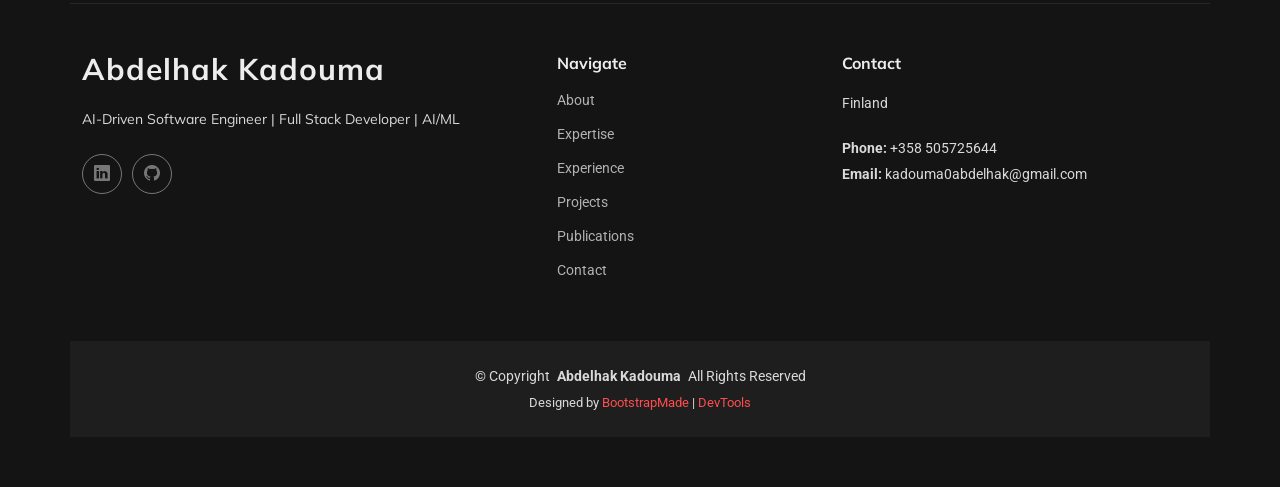
==== commit e1d5734c: "Add SwiftPay project case study Co-authored-by: Cursor <cursoragent@cursor.com>" ====
--- a/index.html
+++ b/index.html
@@ -710,6 +710,9 @@
                       <h4>SwiftPay</h4>
                     </div>
                     <div class="portfolio-actions">
+                      <a href="project-swiftpay.html" class="portfolio-link" aria-label="Open SwiftPay project details">
+                        <i class="bi bi-file-earmark-text"></i>
+                      </a>
                       <a href="https://www.swiftpayng.com/" class="portfolio-link" target="_blank" rel="noopener noreferrer" aria-label="Visit SwiftPay website">
                         <i class="bi bi-box-arrow-up-right"></i>
                       </a>
@@ -717,8 +720,9 @@
                   </div>
                 </div>
                 <div class="portfolio-summary">
-                  <p>Built a production digital payments web platform from scratch as part of my work at Fingletek, delivering an end-to-end public product experience for sending, receiving, and managing payments.</p>
+                  <p>Built a production digital payments web platform from scratch as part of my work at Fingletek, delivering the public product experience for a platform oriented around sending, receiving, and managing payments.</p>
                   <div class="project-cta-group">
+                    <a class="project-cta" href="project-swiftpay.html">Project Details <i class="bi bi-arrow-right"></i></a>
                     <a class="project-cta project-cta-secondary" href="https://www.swiftpayng.com/" target="_blank" rel="noopener noreferrer">Visit Website <i class="bi bi-box-arrow-up-right"></i></a>
                   </div>
                 </div>
--- a/assets/css/main.css
+++ b/assets/css/main.css
@@ -4806,6 +4806,87 @@
   border: 1px solid color-mix(in srgb, var(--default-color), transparent 88%);
 }
 
+.project-detail .project-screenshot {
+  margin: 0 0 32px;
+  border-radius: 14px;
+  overflow: hidden;
+  border: 1px solid color-mix(in srgb, var(--default-color), transparent 88%);
+  background: color-mix(in srgb, var(--default-color), transparent 96%);
+}
+
+.project-detail .project-screenshot img {
+  display: block;
+  width: 100%;
+  height: auto;
+  aspect-ratio: 16 / 10;
+  object-fit: cover;
+  object-position: top center;
+}
+
+.project-detail .project-screenshot figcaption {
+  padding: 10px 14px 12px;
+  font-size: 0.88rem;
+  color: color-mix(in srgb, var(--default-color), transparent 25%);
+  border-top: 1px solid color-mix(in srgb, var(--default-color), transparent 90%);
+  background: var(--surface-color);
+}
+
+.project-detail .project-flow {
+  display: flex;
+  flex-wrap: wrap;
+  align-items: stretch;
+  gap: 10px;
+  margin: 18px 0 8px;
+}
+
+.project-detail .project-flow-step {
+  flex: 1 1 140px;
+  min-width: 120px;
+  background: var(--surface-color);
+  border: 1px solid color-mix(in srgb, var(--default-color), transparent 88%);
+  border-radius: 12px;
+  padding: 14px 12px;
+}
+
+.project-detail .project-flow-label {
+  display: inline-flex;
+  align-items: center;
+  justify-content: center;
+  width: 22px;
+  height: 22px;
+  border-radius: 50%;
+  font-size: 0.75rem;
+  font-weight: 700;
+  color: var(--contrast-color);
+  background: var(--accent-color);
+  margin-bottom: 8px;
+}
+
+.project-detail .project-flow-step strong {
+  display: block;
+  font-size: 0.92rem;
+  line-height: 1.35;
+  margin-bottom: 6px;
+  color: var(--heading-color);
+}
+
+.project-detail .project-flow-step p {
+  margin: 0;
+  font-size: 0.82rem;
+  line-height: 1.45;
+  color: color-mix(in srgb, var(--default-color), transparent 20%);
+}
+
+.project-detail .project-flow-arrow {
+  display: flex;
+  align-items: center;
+  justify-content: center;
+  color: var(--accent-color);
+  font-size: 1.1rem;
+  flex: 0 0 auto;
+  align-self: center;
+}
+
 .project-detail .project-visual-dynapm {
   background: linear-gradient(145deg, #1a2332 0%, #2a3f55 55%, #ff4d4f33 100%);
 }
@@ -5104,6 +5185,22 @@
   font-weight: 500;
 }
 
+@media (max-width: 991px) {
+  .project-detail .project-flow {
+    flex-direction: column;
+  }
+
+  .project-detail .project-flow-step {
+    flex: 1 1 auto;
+    width: 100%;
+  }
+
+  .project-detail .project-flow-arrow {
+    transform: rotate(90deg);
+    padding: 2px 0;
+  }
+}
+
 @media (max-width: 768px) {
   .project-detail .project-outcomes,
   .project-detail .project-principle-grid {
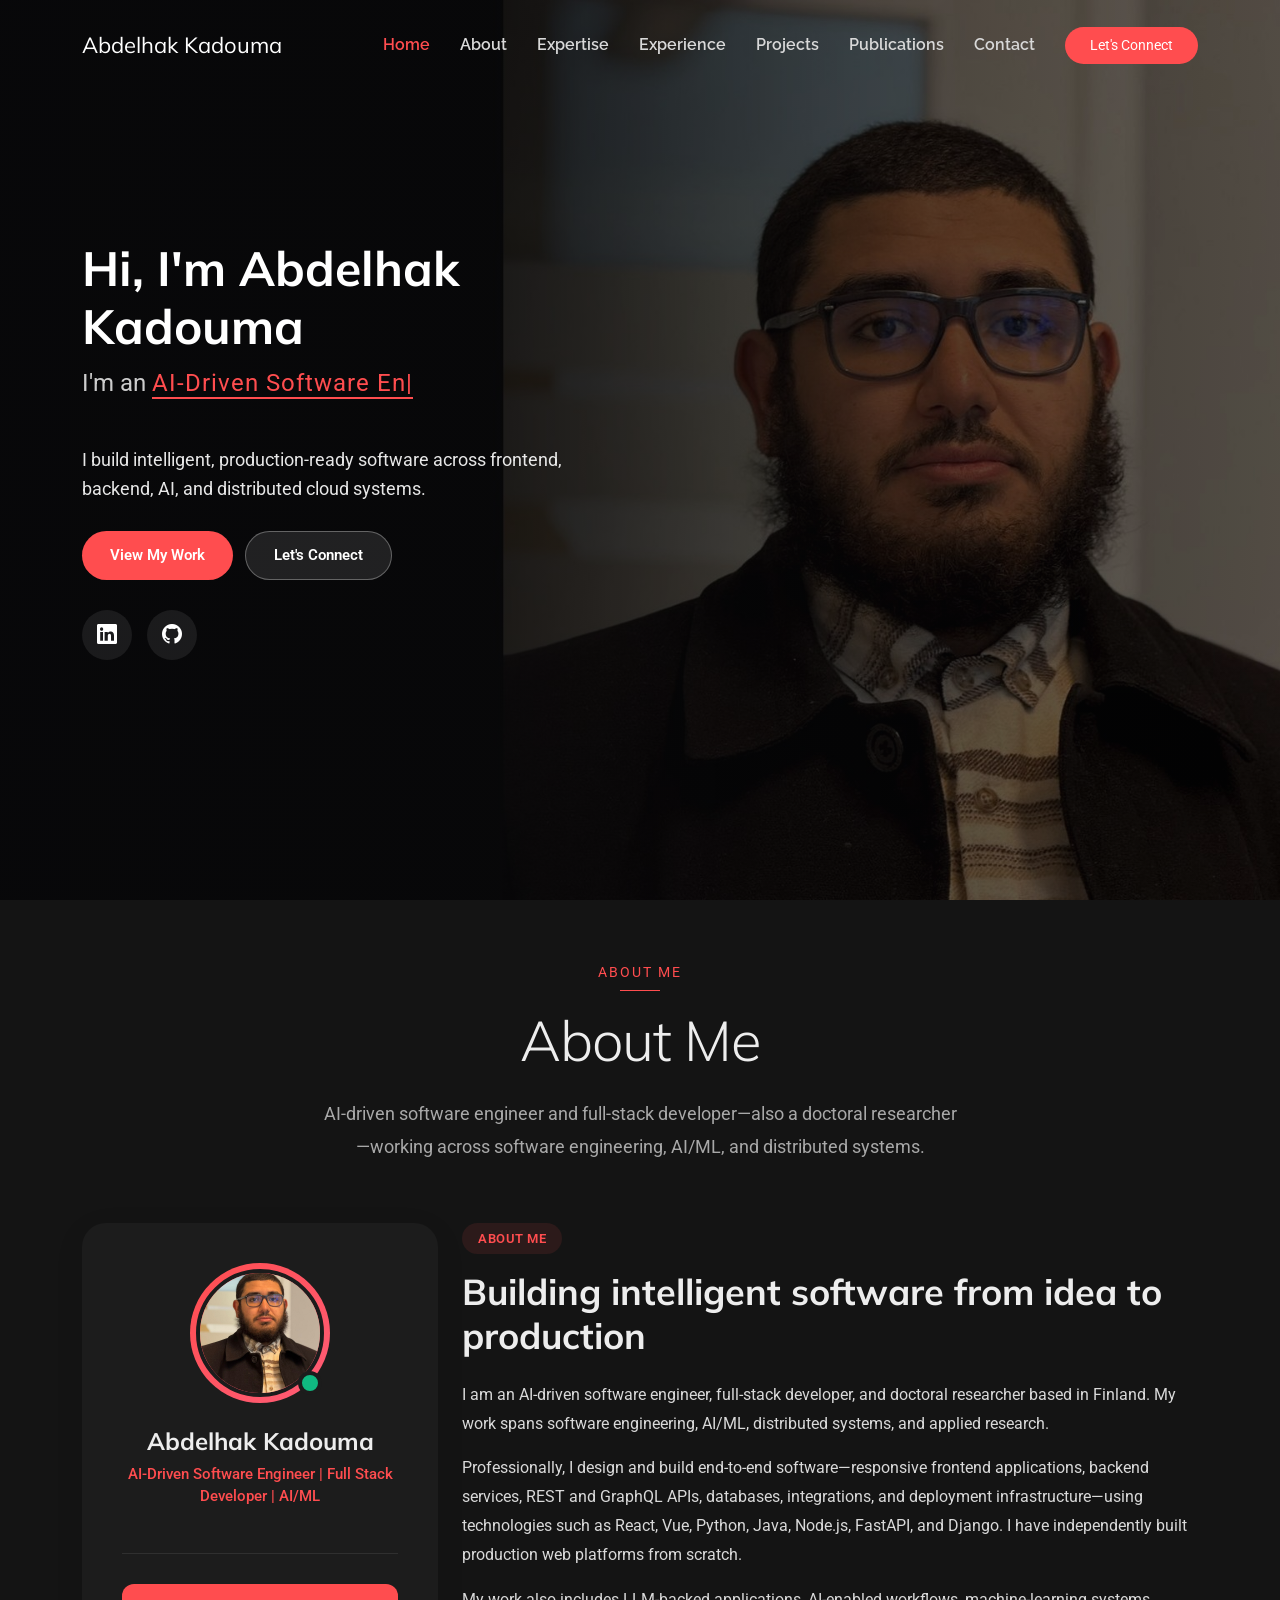
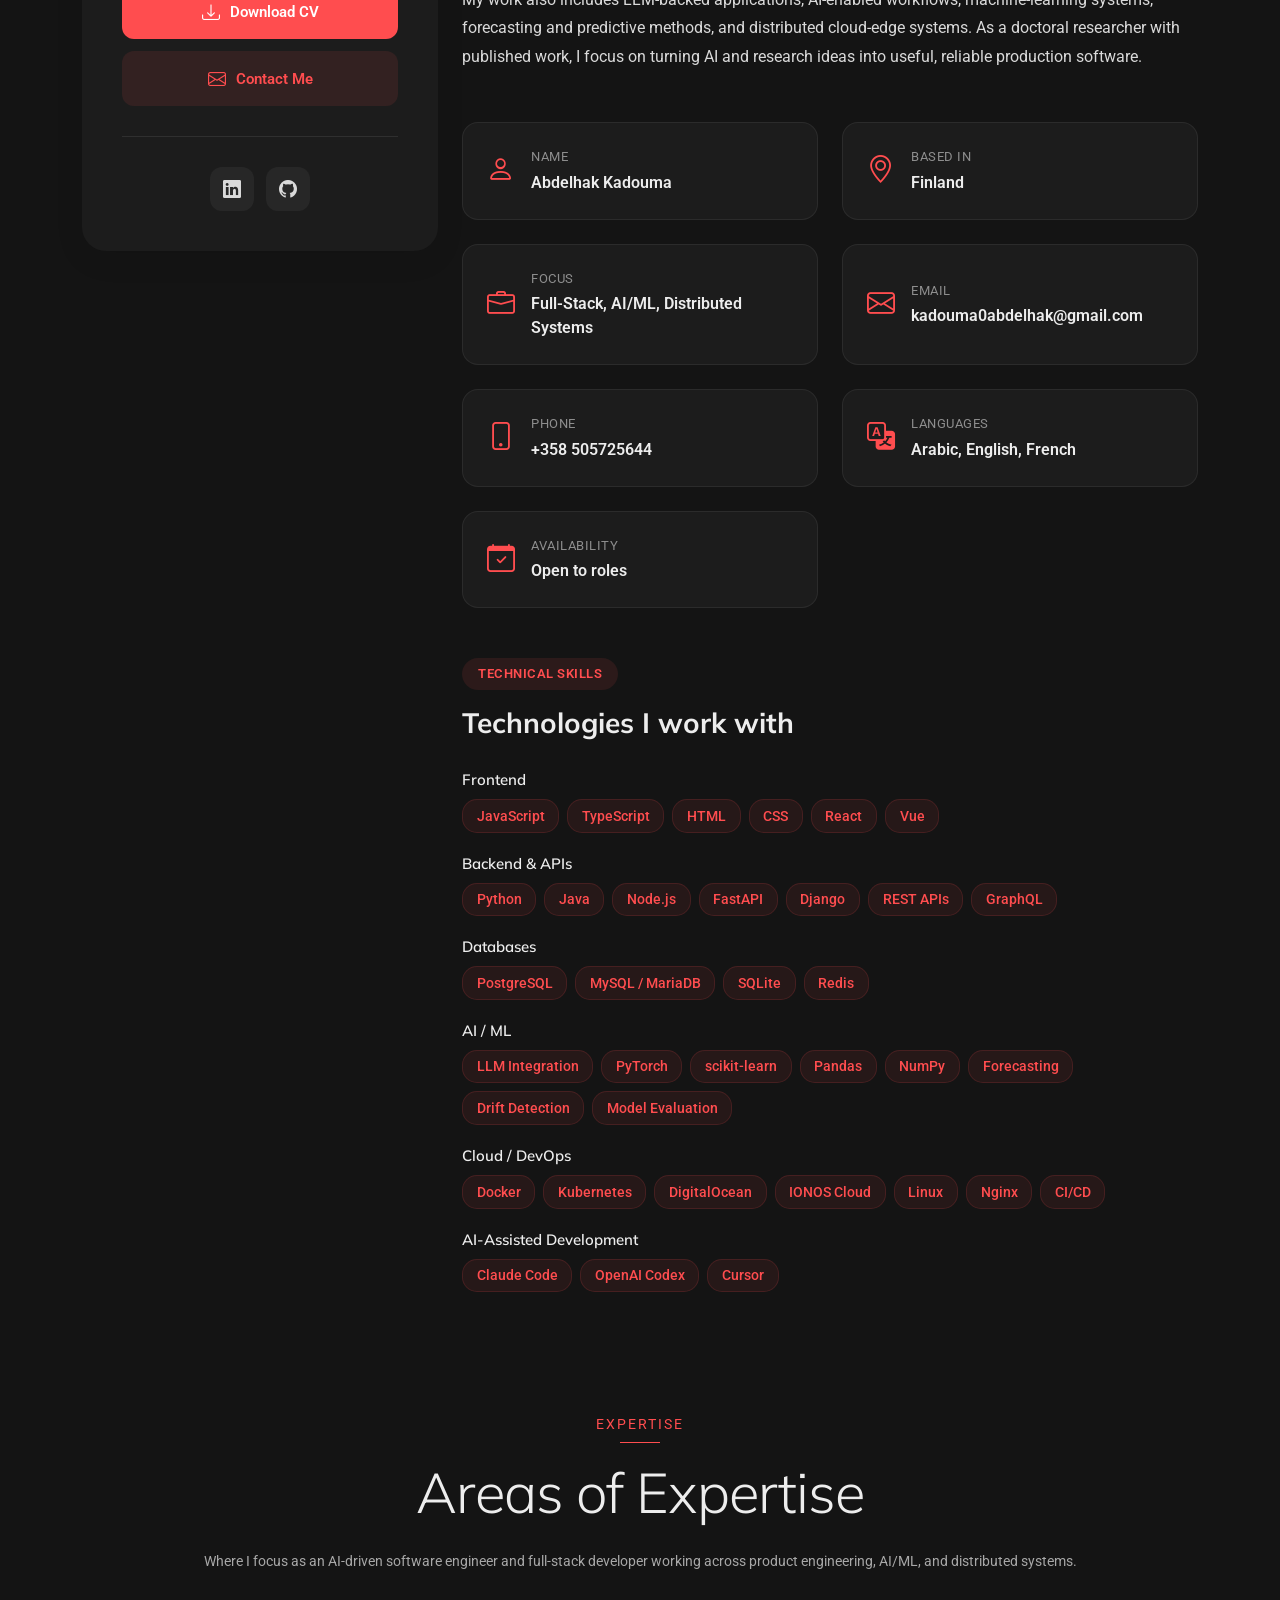
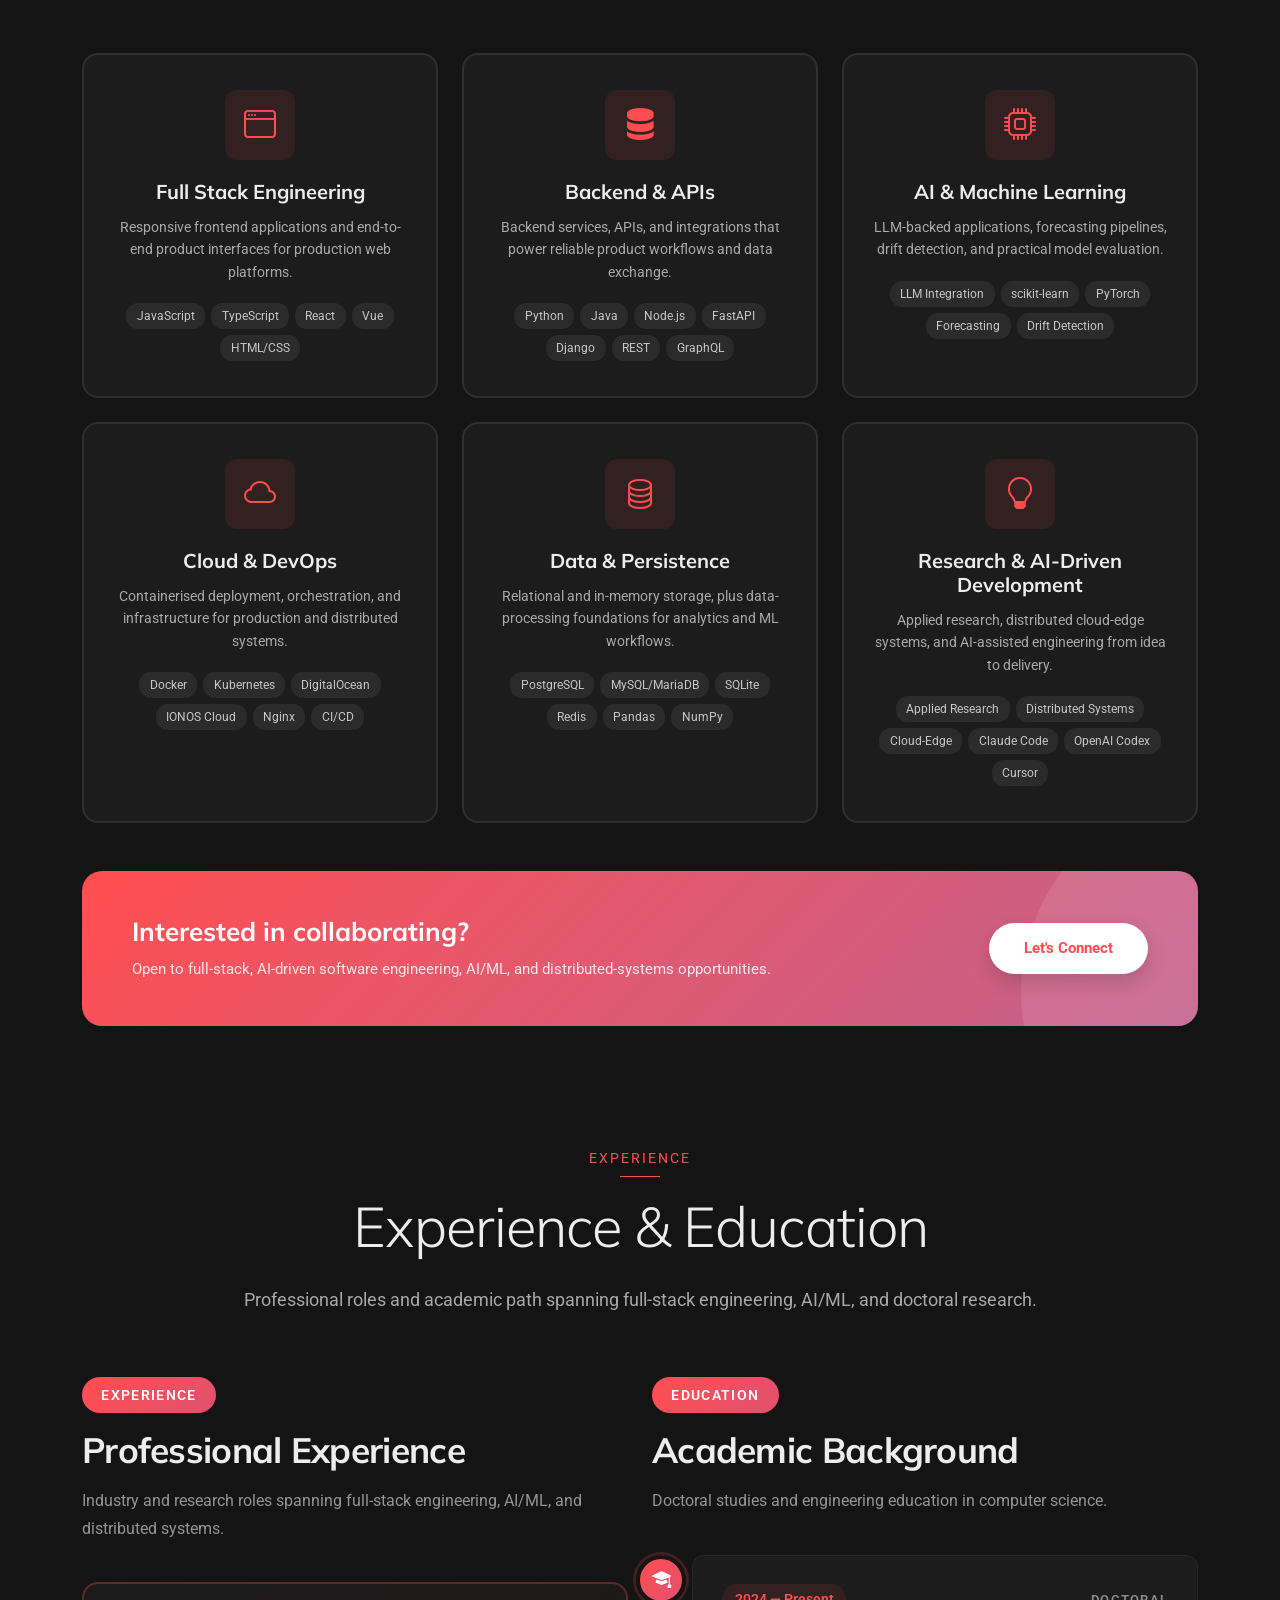
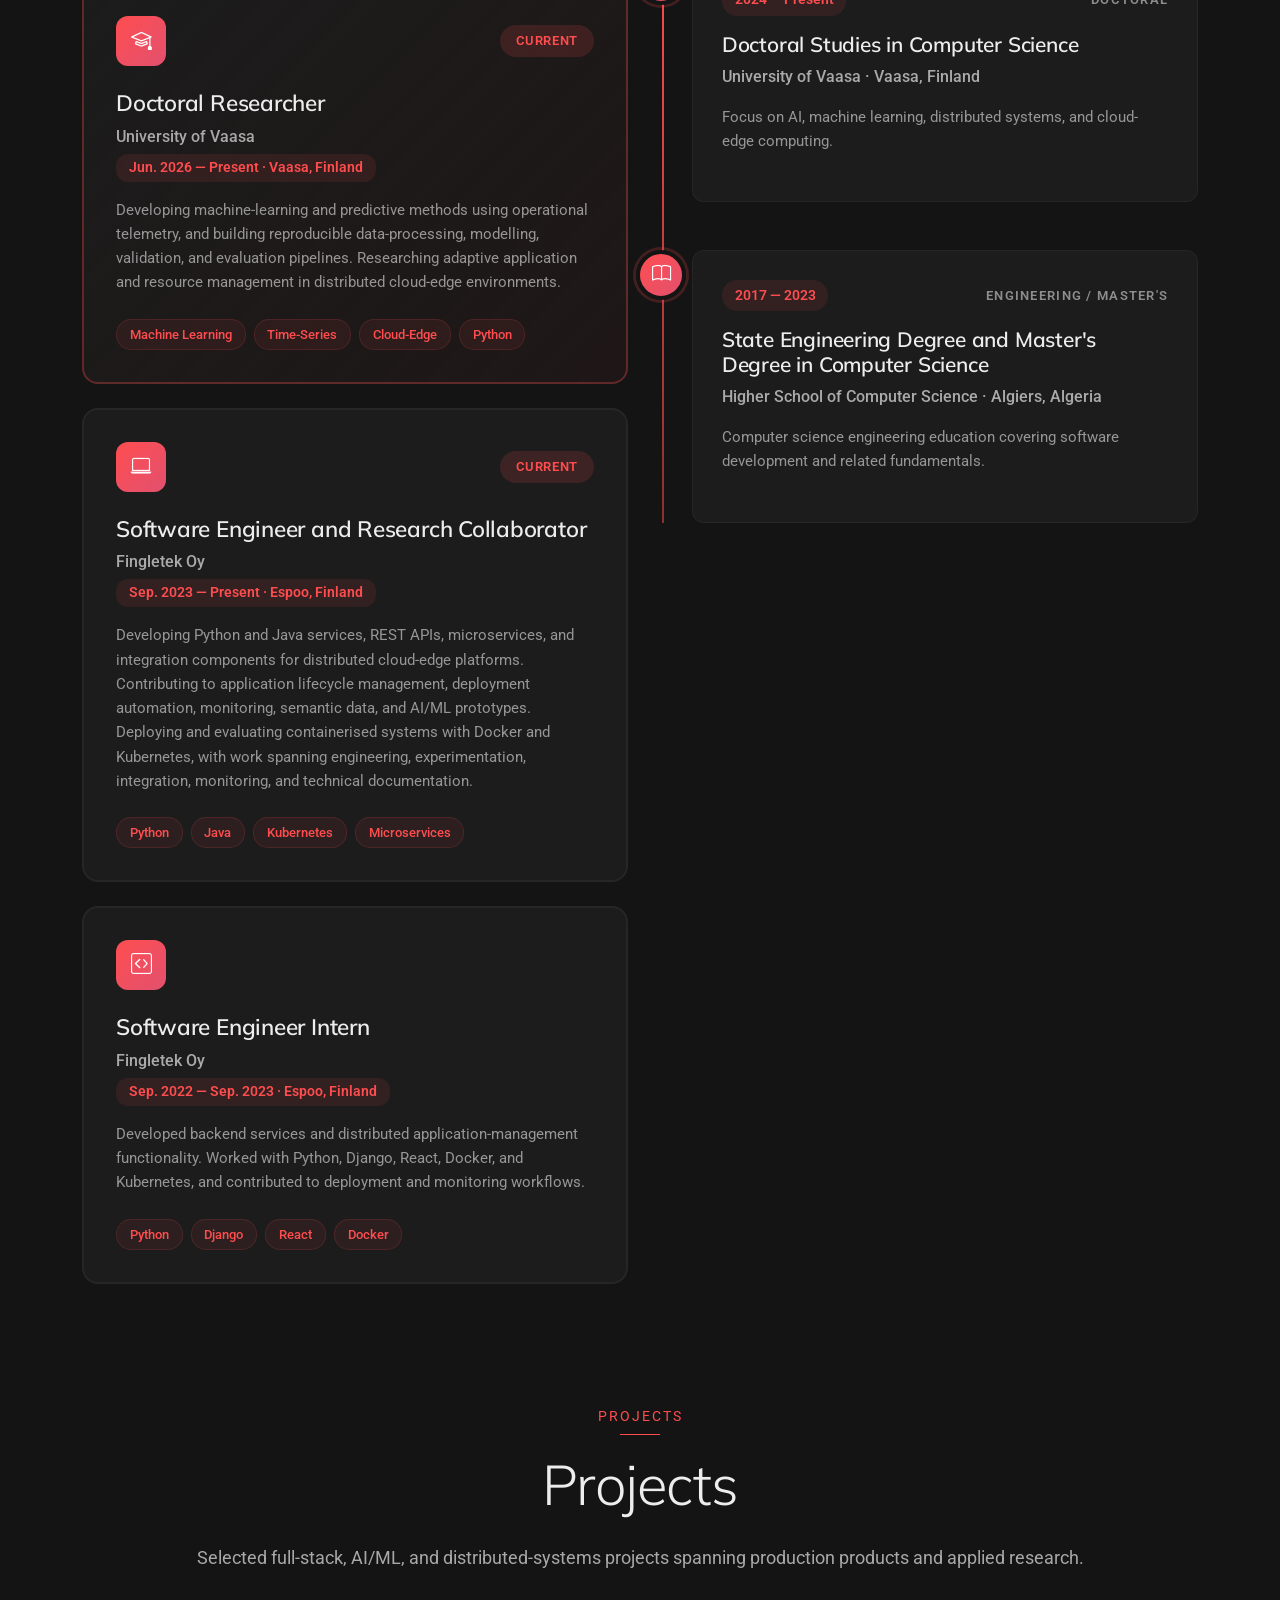
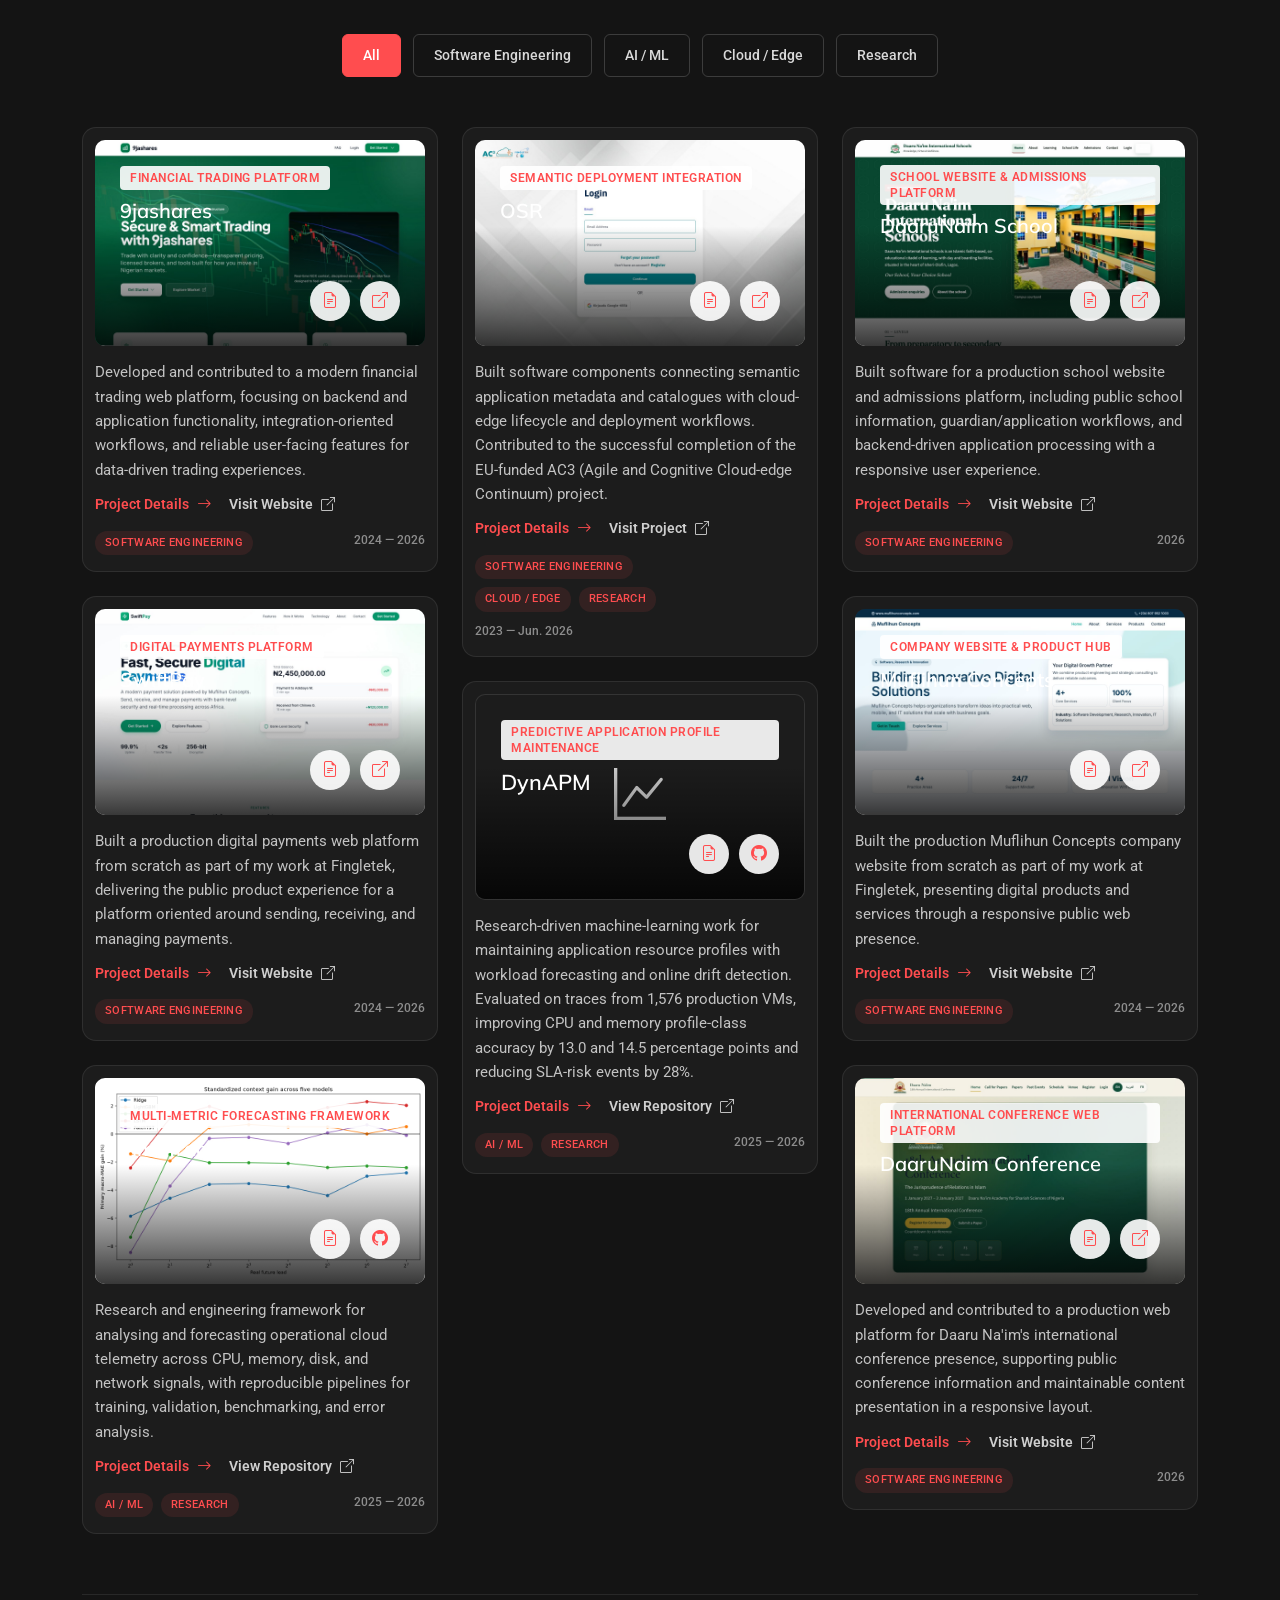
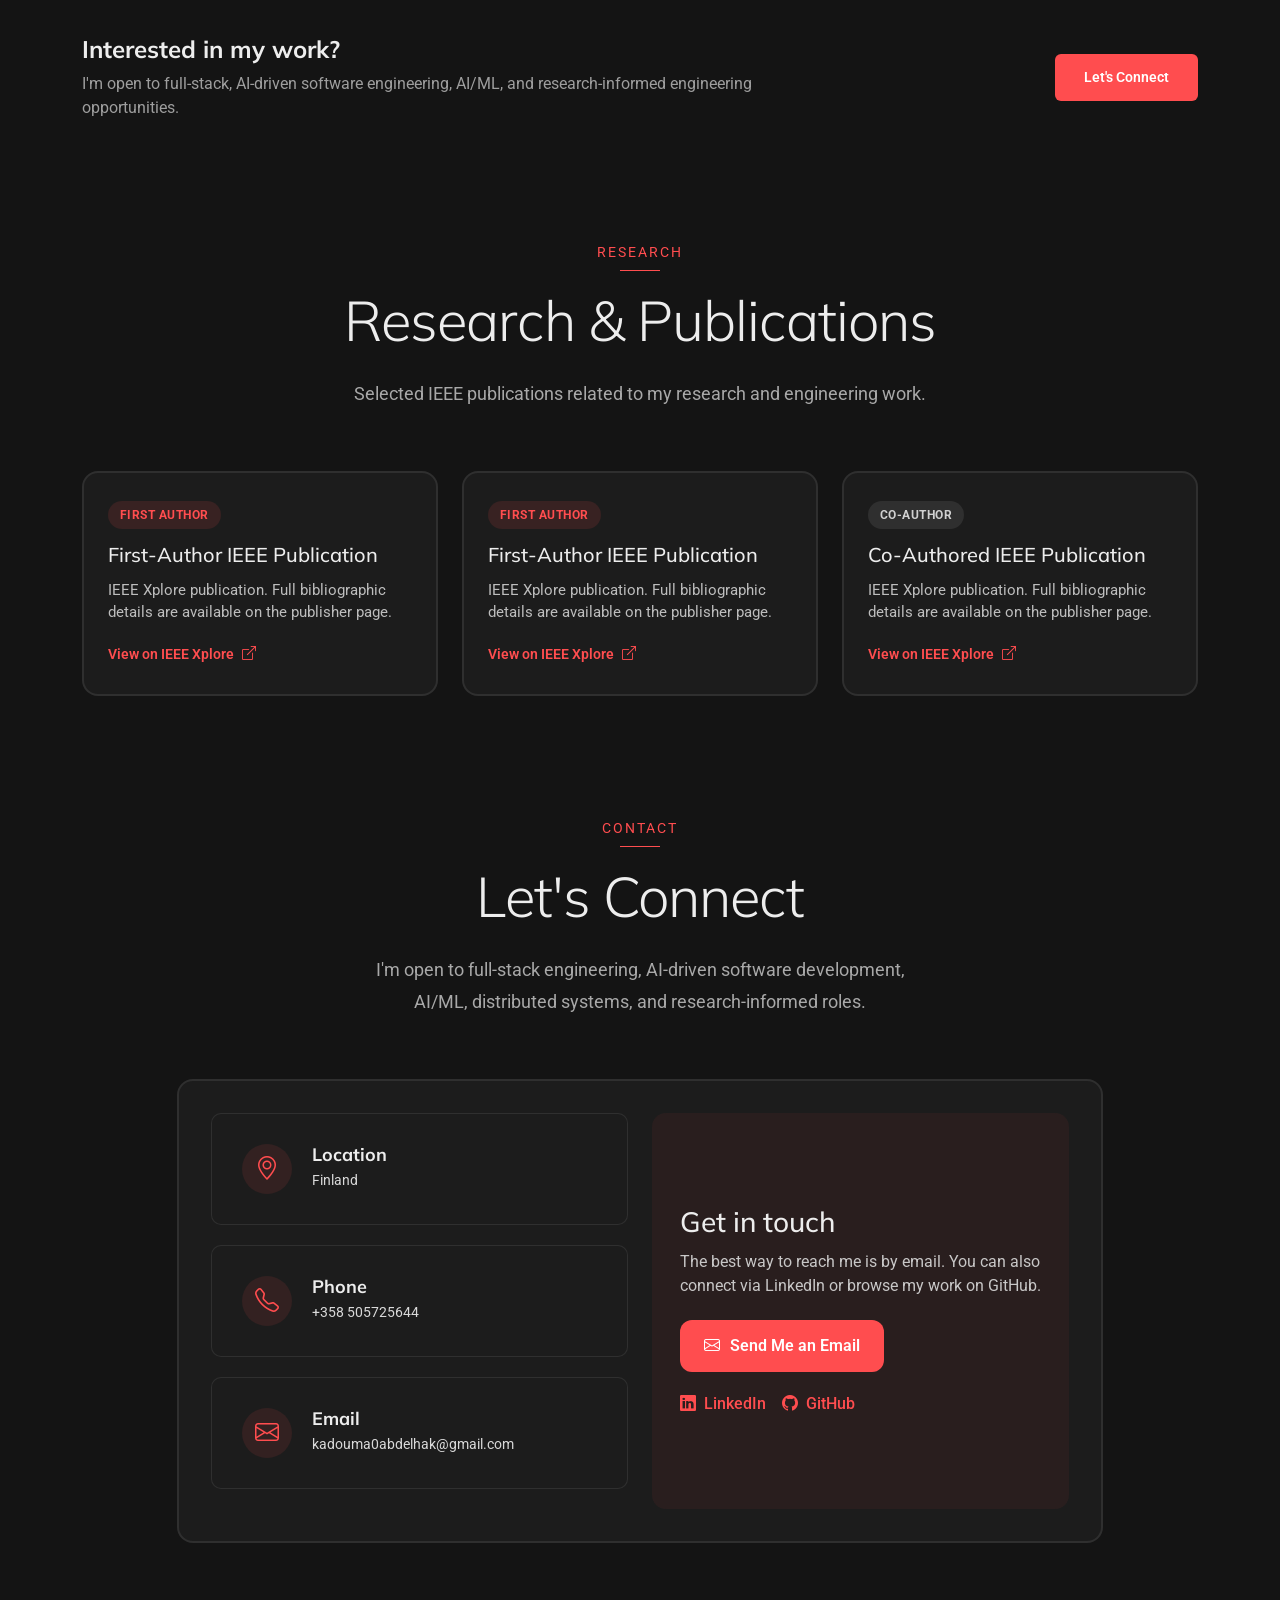
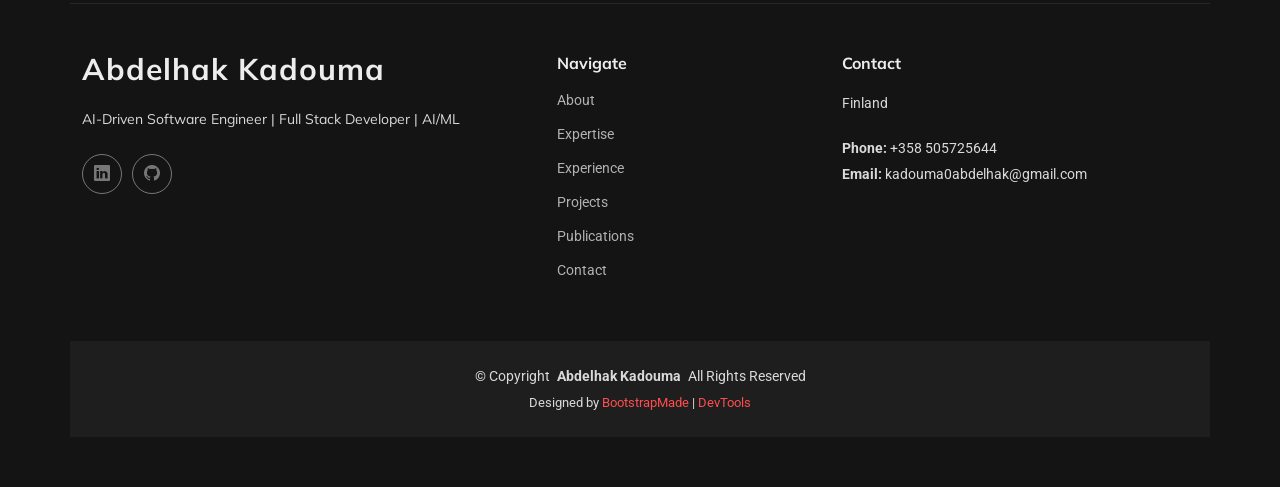
==== commit e4256bb2: "Add Muflihun Concepts project case study Co-authored-by: Cursor <cursoragent@cursor.com>" ====
--- a/index.html
+++ b/index.html
@@ -745,6 +745,9 @@
                       <h4>Muflihun Concepts</h4>
                     </div>
                     <div class="portfolio-actions">
+                      <a href="project-muflihun-concepts.html" class="portfolio-link" aria-label="Open Muflihun Concepts project details">
+                        <i class="bi bi-file-earmark-text"></i>
+                      </a>
                       <a href="https://www.muflihunconcepts.com/" class="portfolio-link" target="_blank" rel="noopener noreferrer" aria-label="Visit Muflihun Concepts website">
                         <i class="bi bi-box-arrow-up-right"></i>
                       </a>
@@ -754,6 +757,7 @@
                 <div class="portfolio-summary">
                   <p>Built the production Muflihun Concepts company website from scratch as part of my work at Fingletek, presenting digital products and services through a responsive public web presence.</p>
                   <div class="project-cta-group">
+                    <a class="project-cta" href="project-muflihun-concepts.html">Project Details <i class="bi bi-arrow-right"></i></a>
                     <a class="project-cta project-cta-secondary" href="https://www.muflihunconcepts.com/" target="_blank" rel="noopener noreferrer">Visit Website <i class="bi bi-box-arrow-up-right"></i></a>
                   </div>
                 </div>
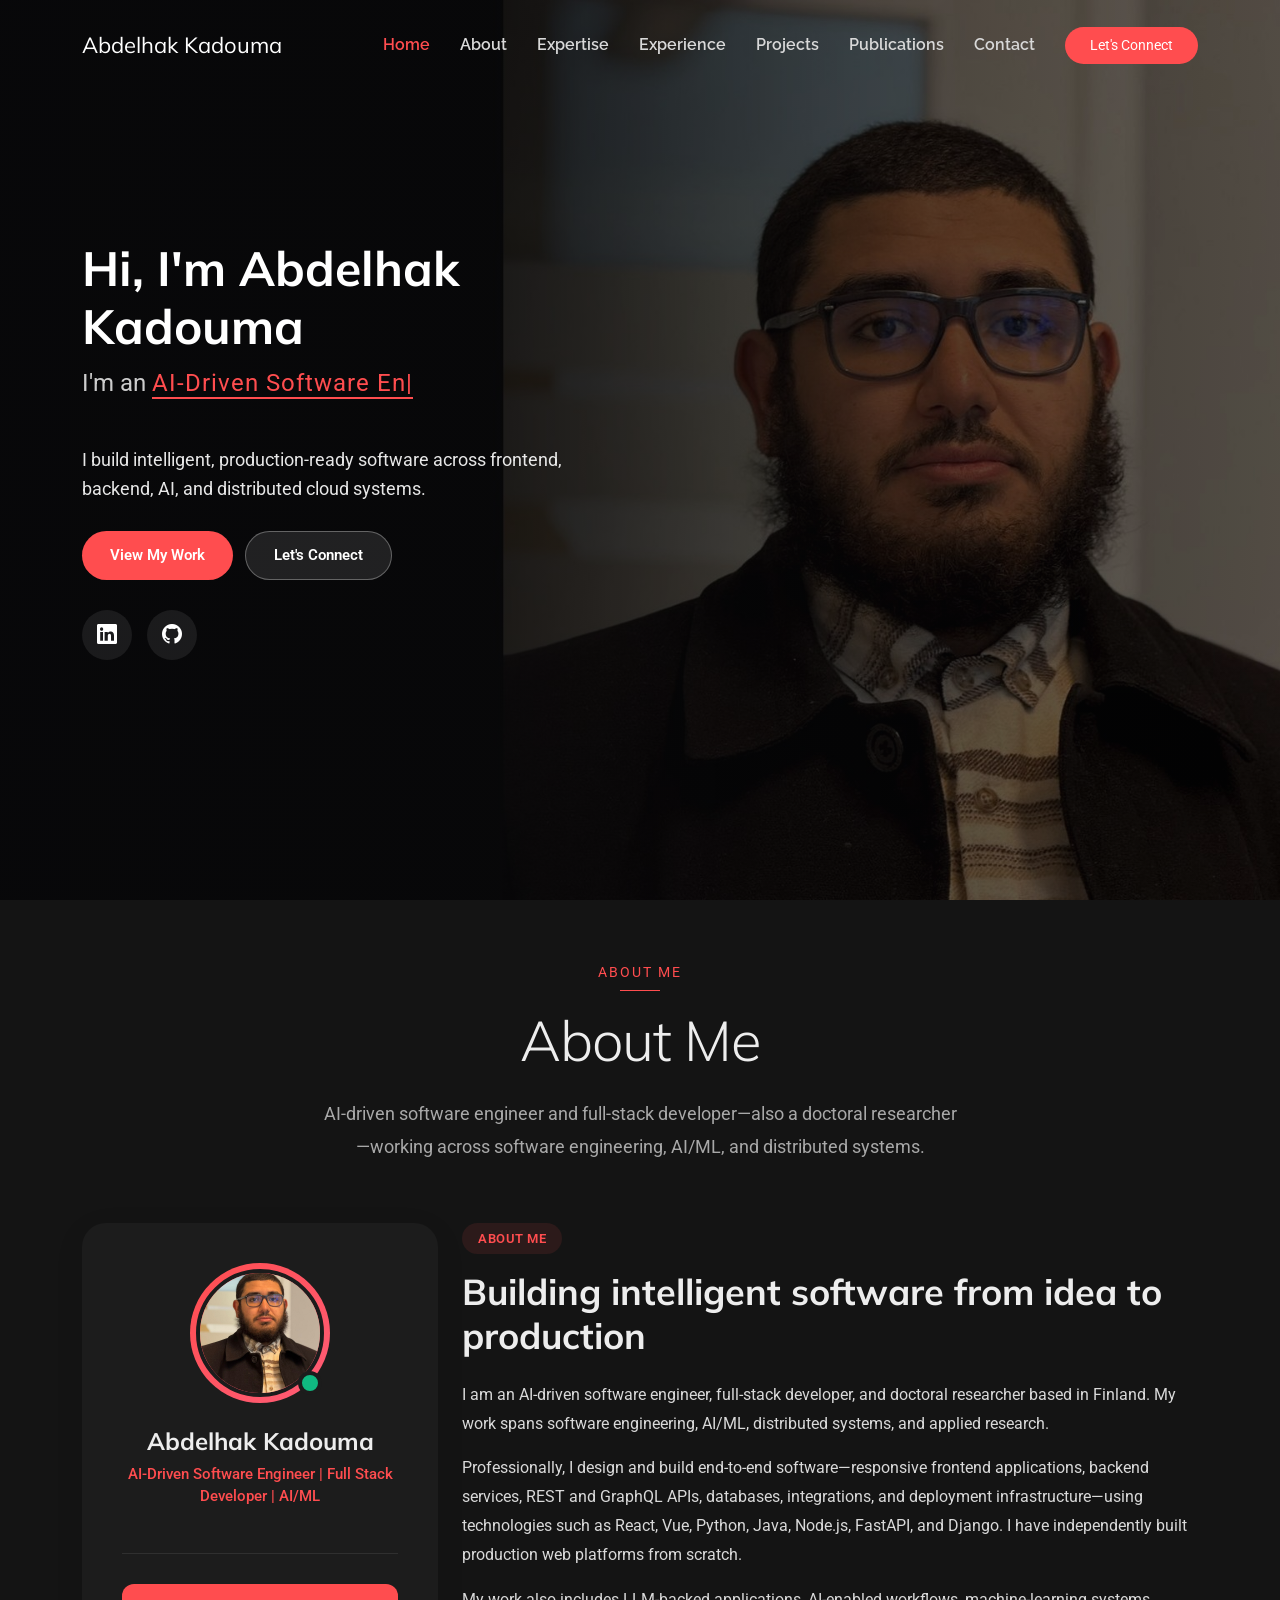
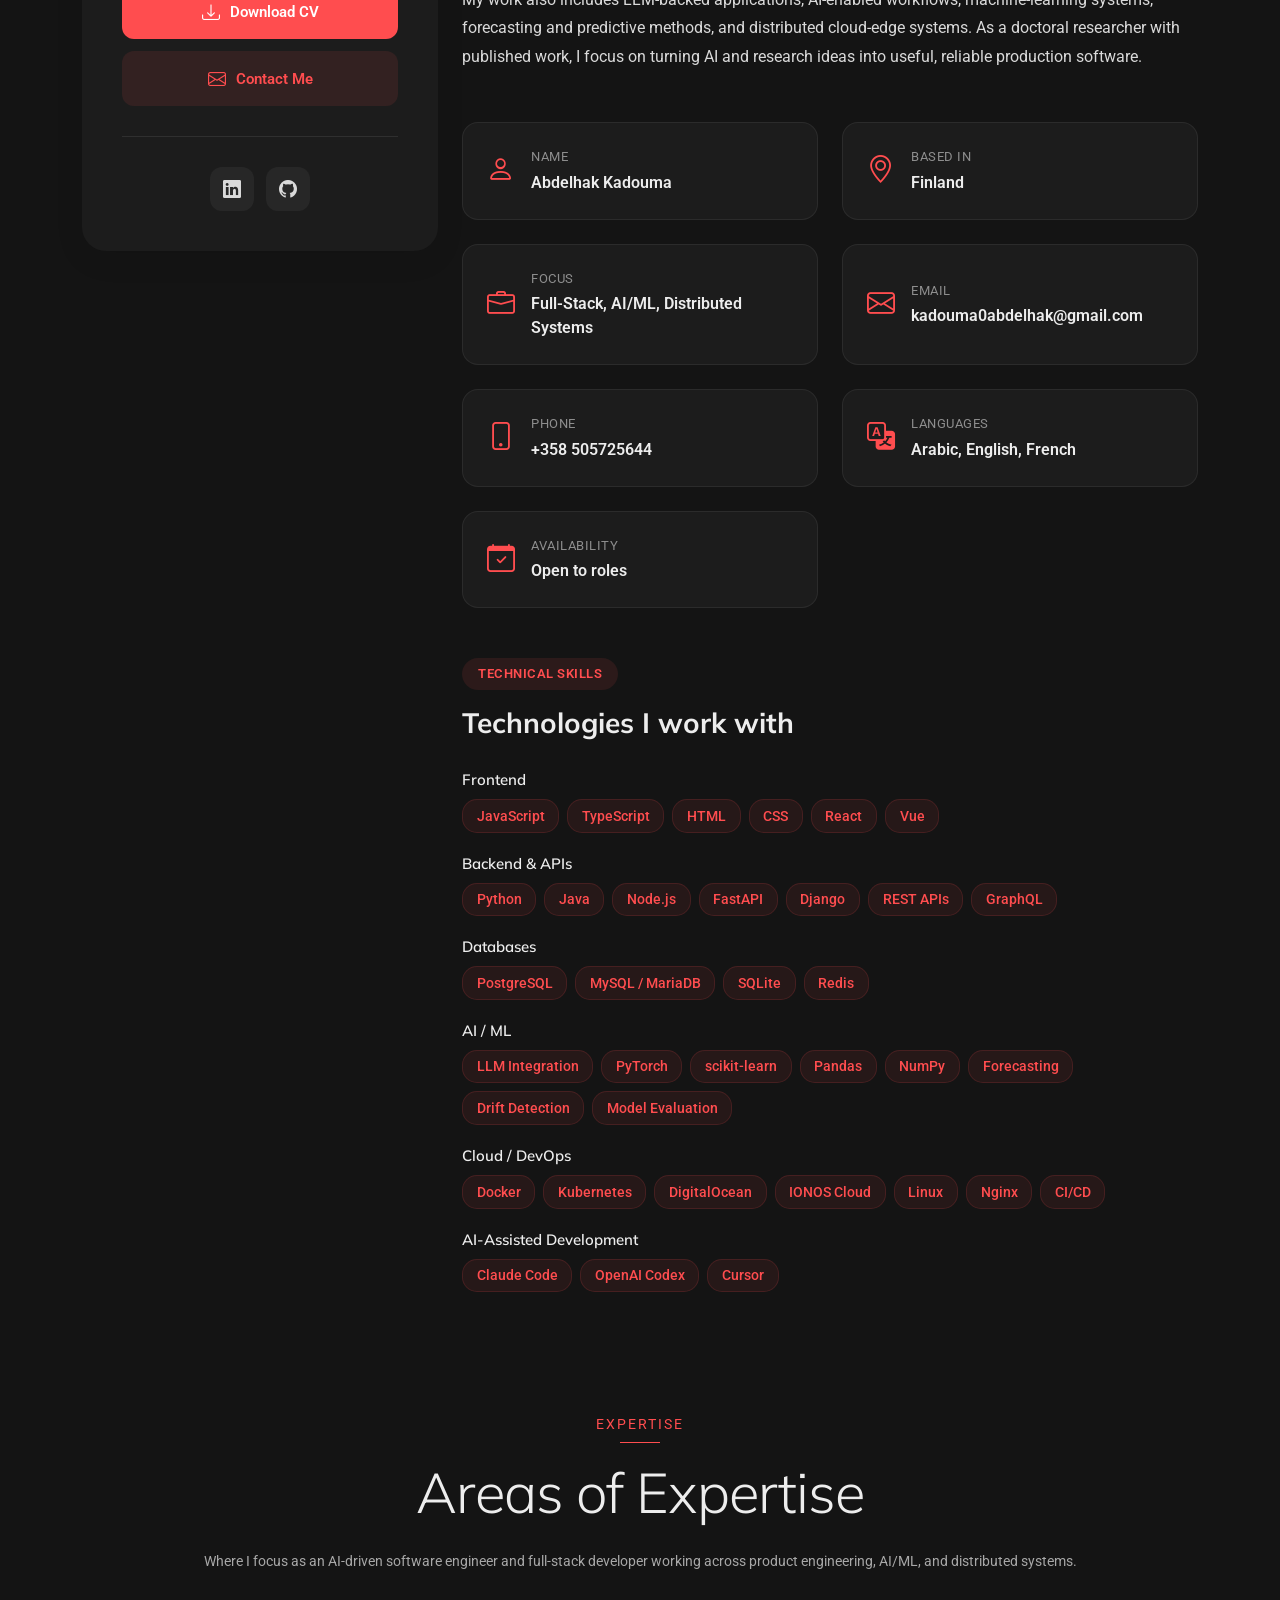
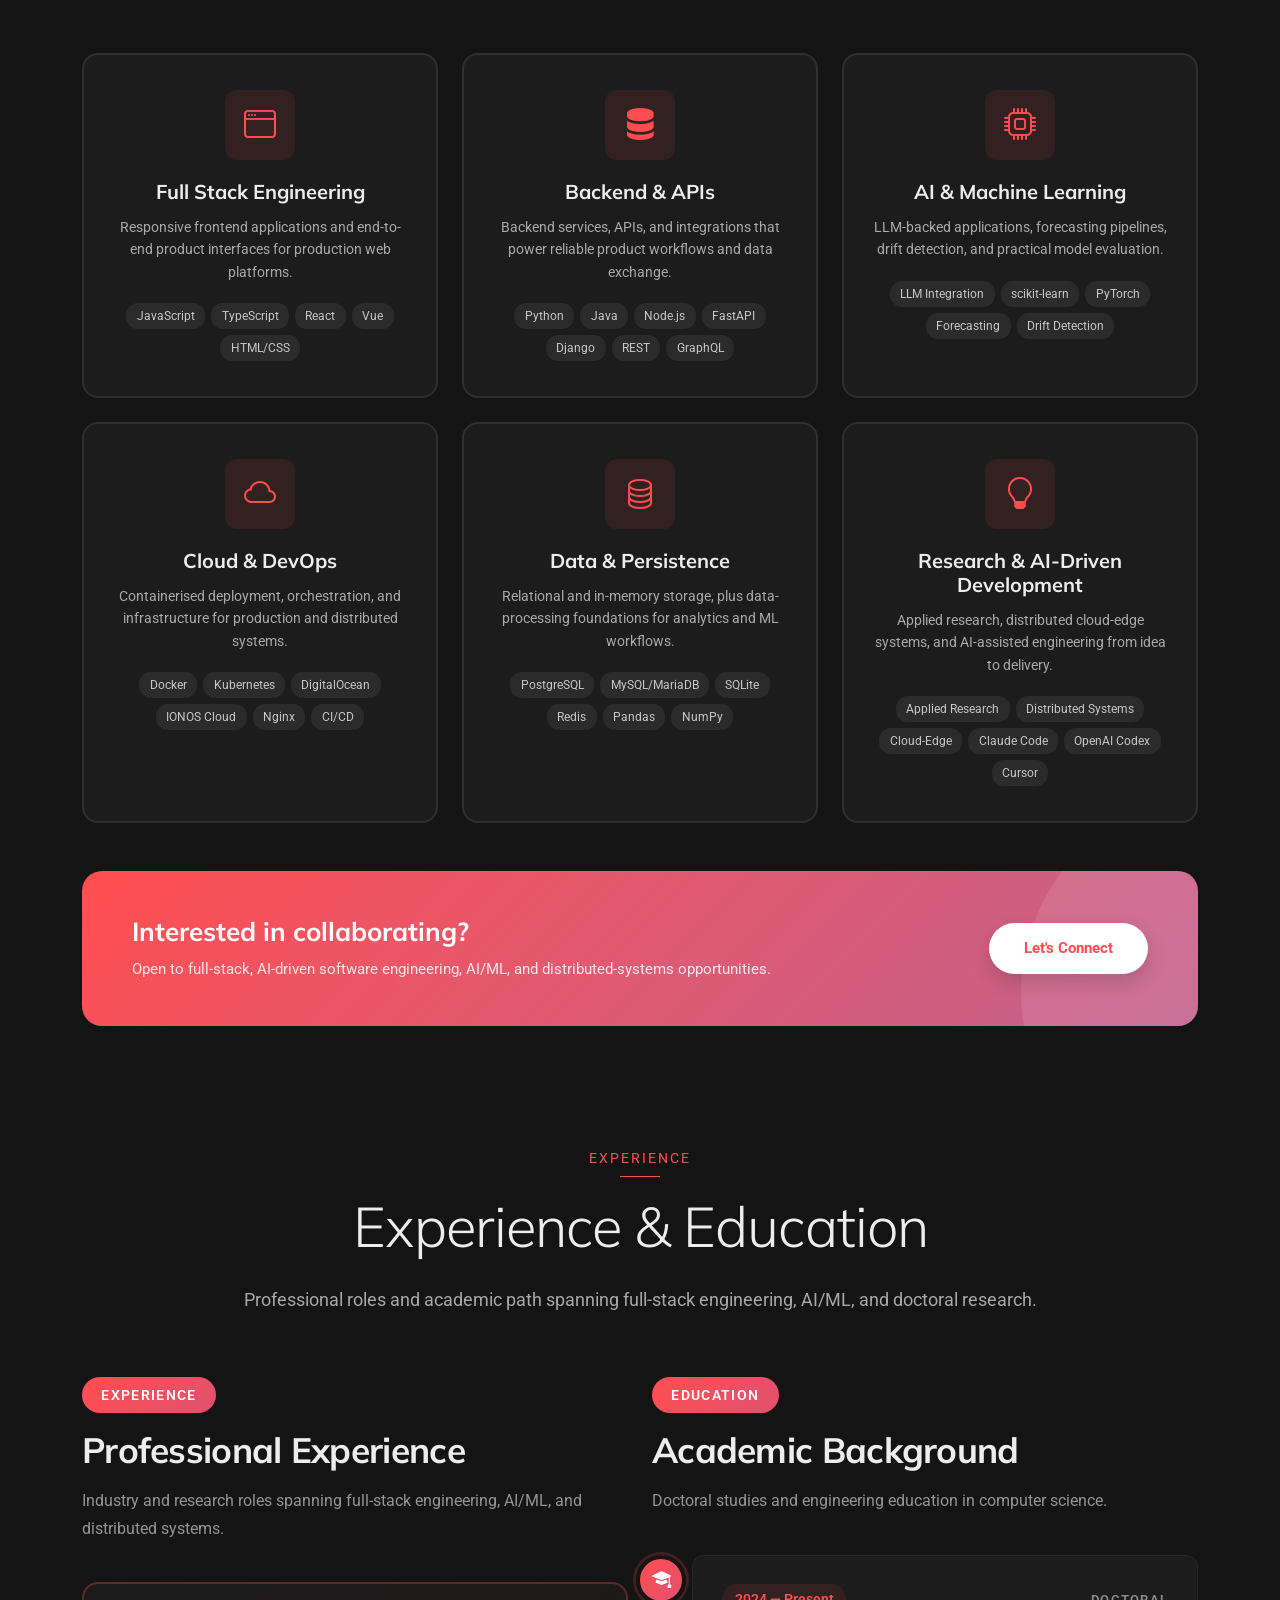
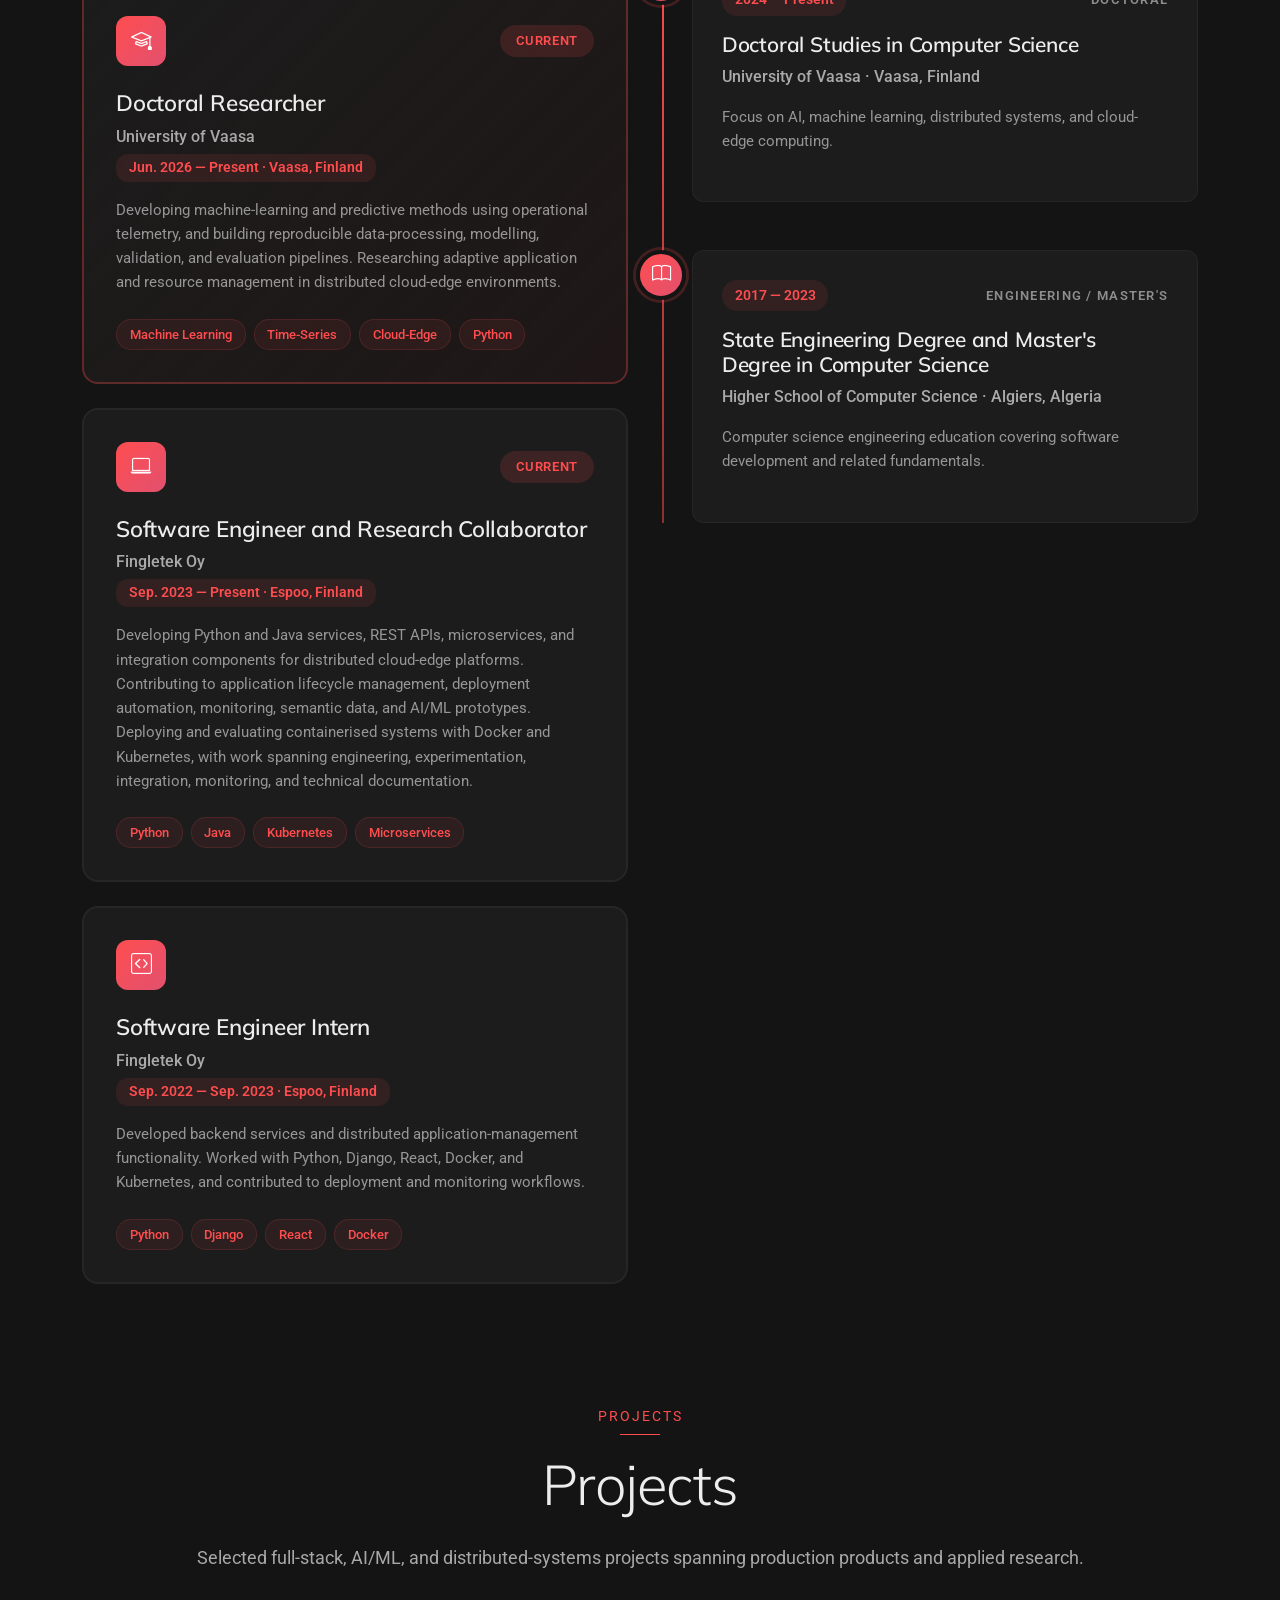
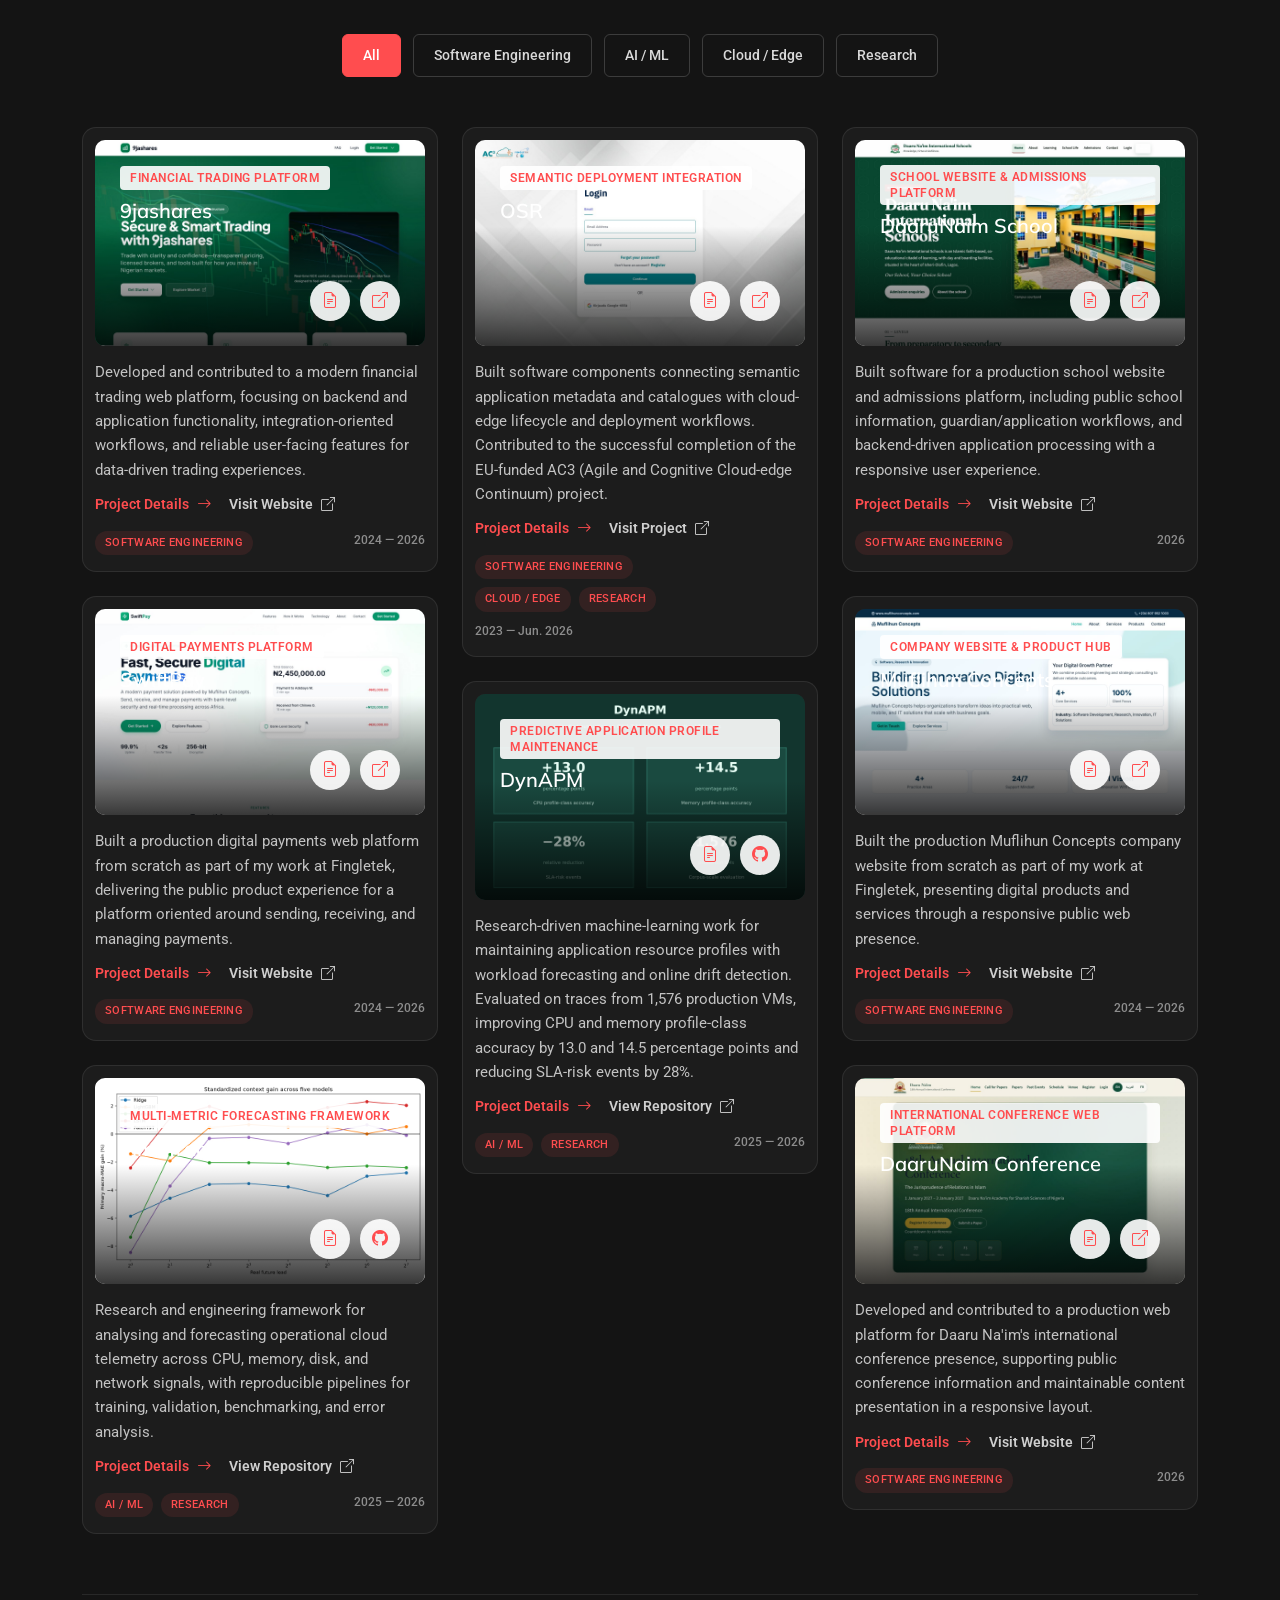
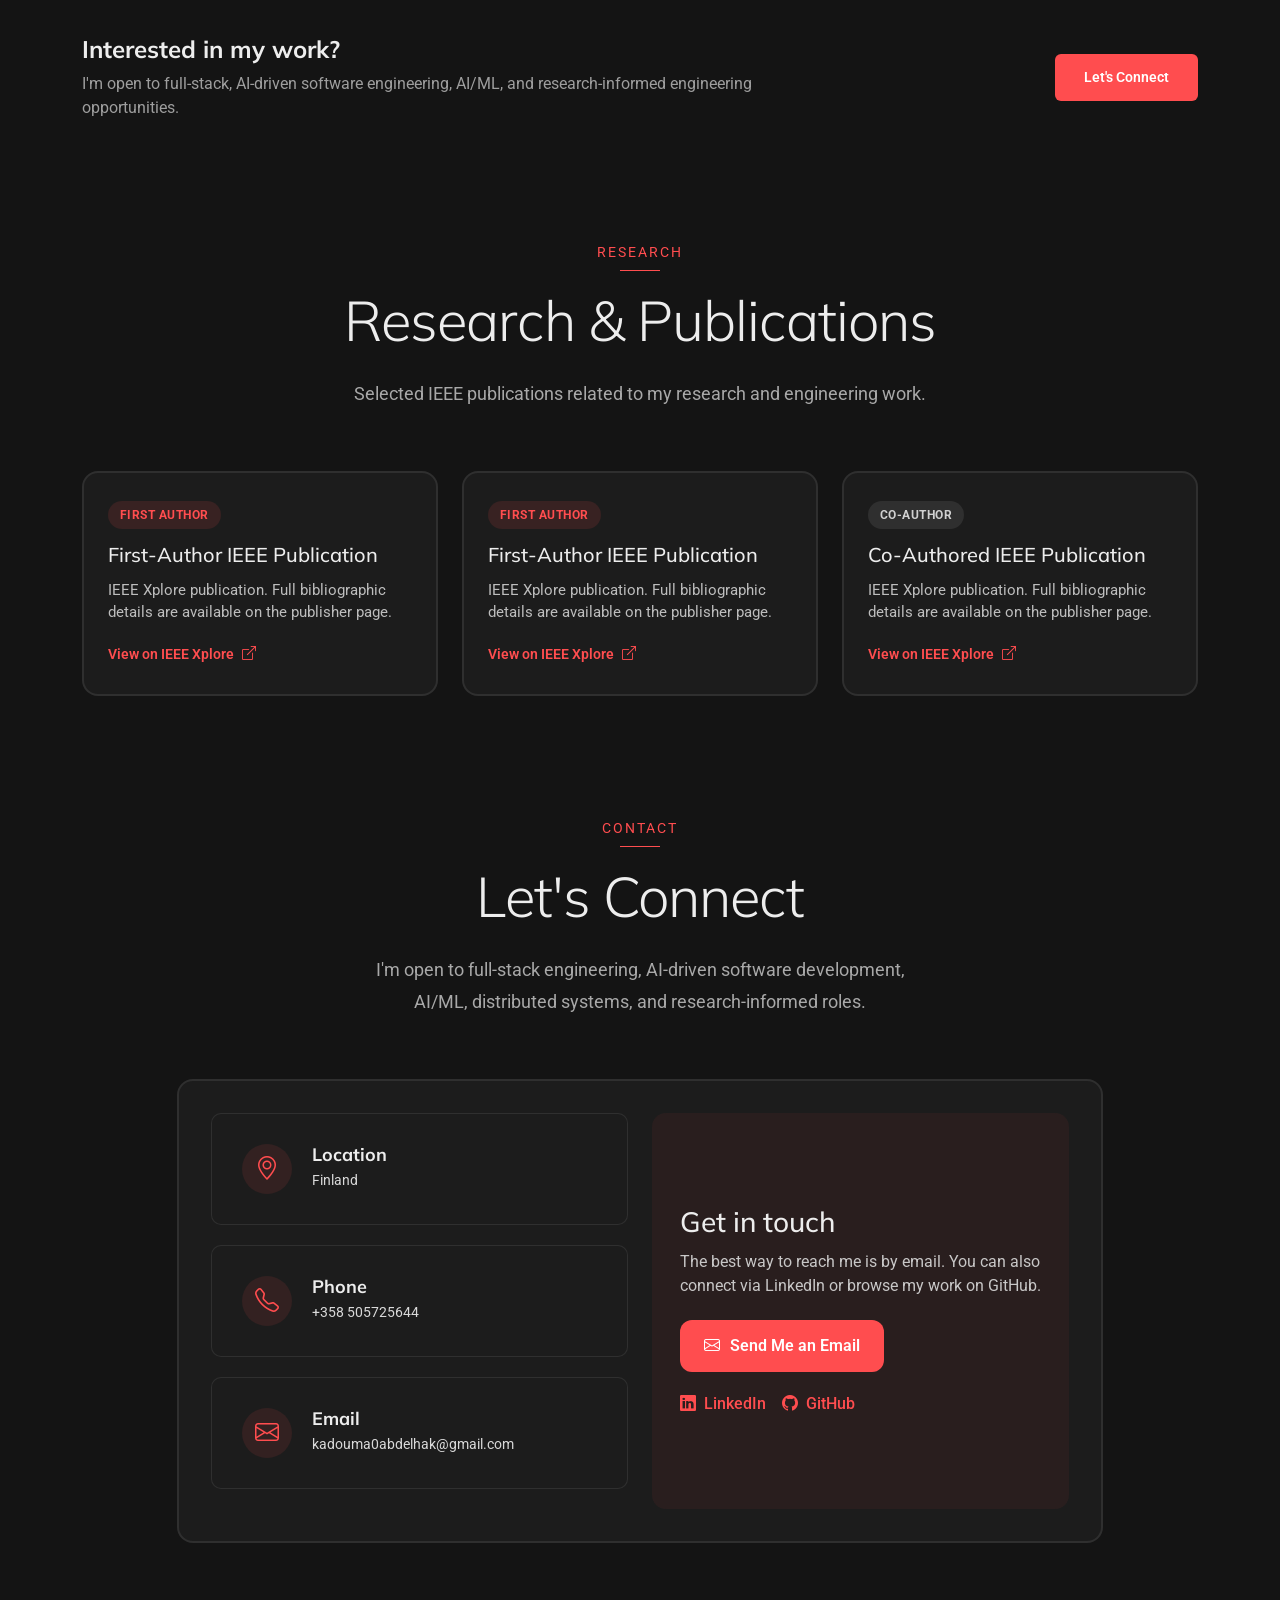
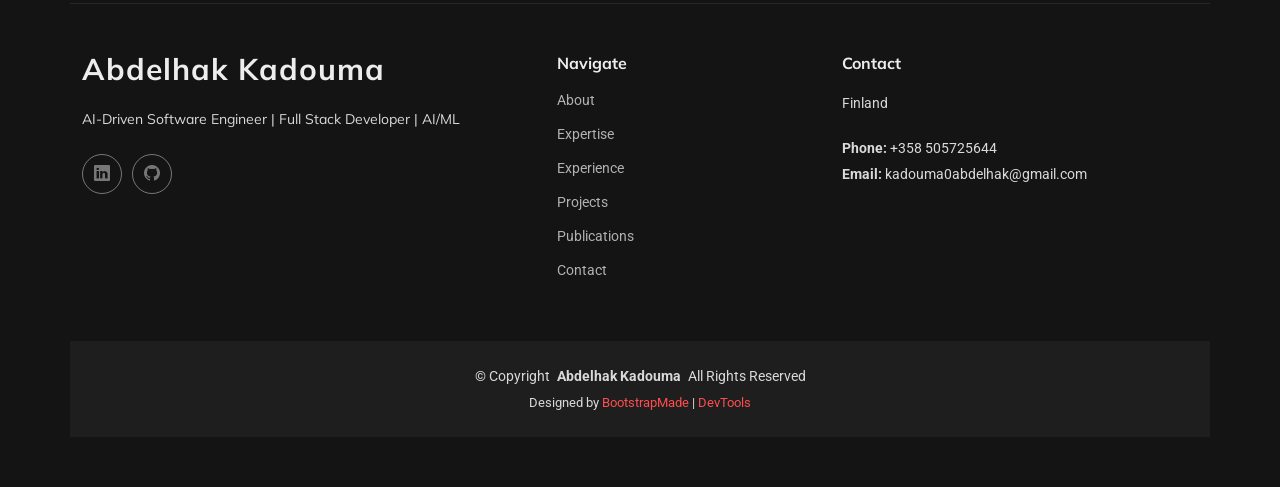
==== commit 7ec9b383: "Deepen DynAPM AI engineering case study Co-authored-by: Cursor <cursoragent@cursor.com>" ====
--- a/index.html
+++ b/index.html
@@ -772,10 +772,8 @@
 
             <div class="col-lg-4 col-md-6 portfolio-item isotope-item filter-aiml filter-research">
               <div class="portfolio-card">
-                <div class="portfolio-image-container project-visual project-visual-dynapm project-thumb-fallback">
-                  <div class="project-visual-inner">
-                    <i class="bi bi-graph-up" aria-hidden="true"></i>
-                  </div>
+                <div class="portfolio-image-container project-thumb">
+                  <img src="assets/img/projects/dynapm-results-card.png" width="1440" height="900" loading="lazy" alt="DynAPM verified results summary: +13.0 pp CPU, +14.5 pp memory profile-class accuracy, −28% SLA-risk events, 1,576 VMs">
                   <div class="portfolio-overlay">
                     <div class="portfolio-info">
                       <span class="project-category">Predictive Application Profile Maintenance</span>
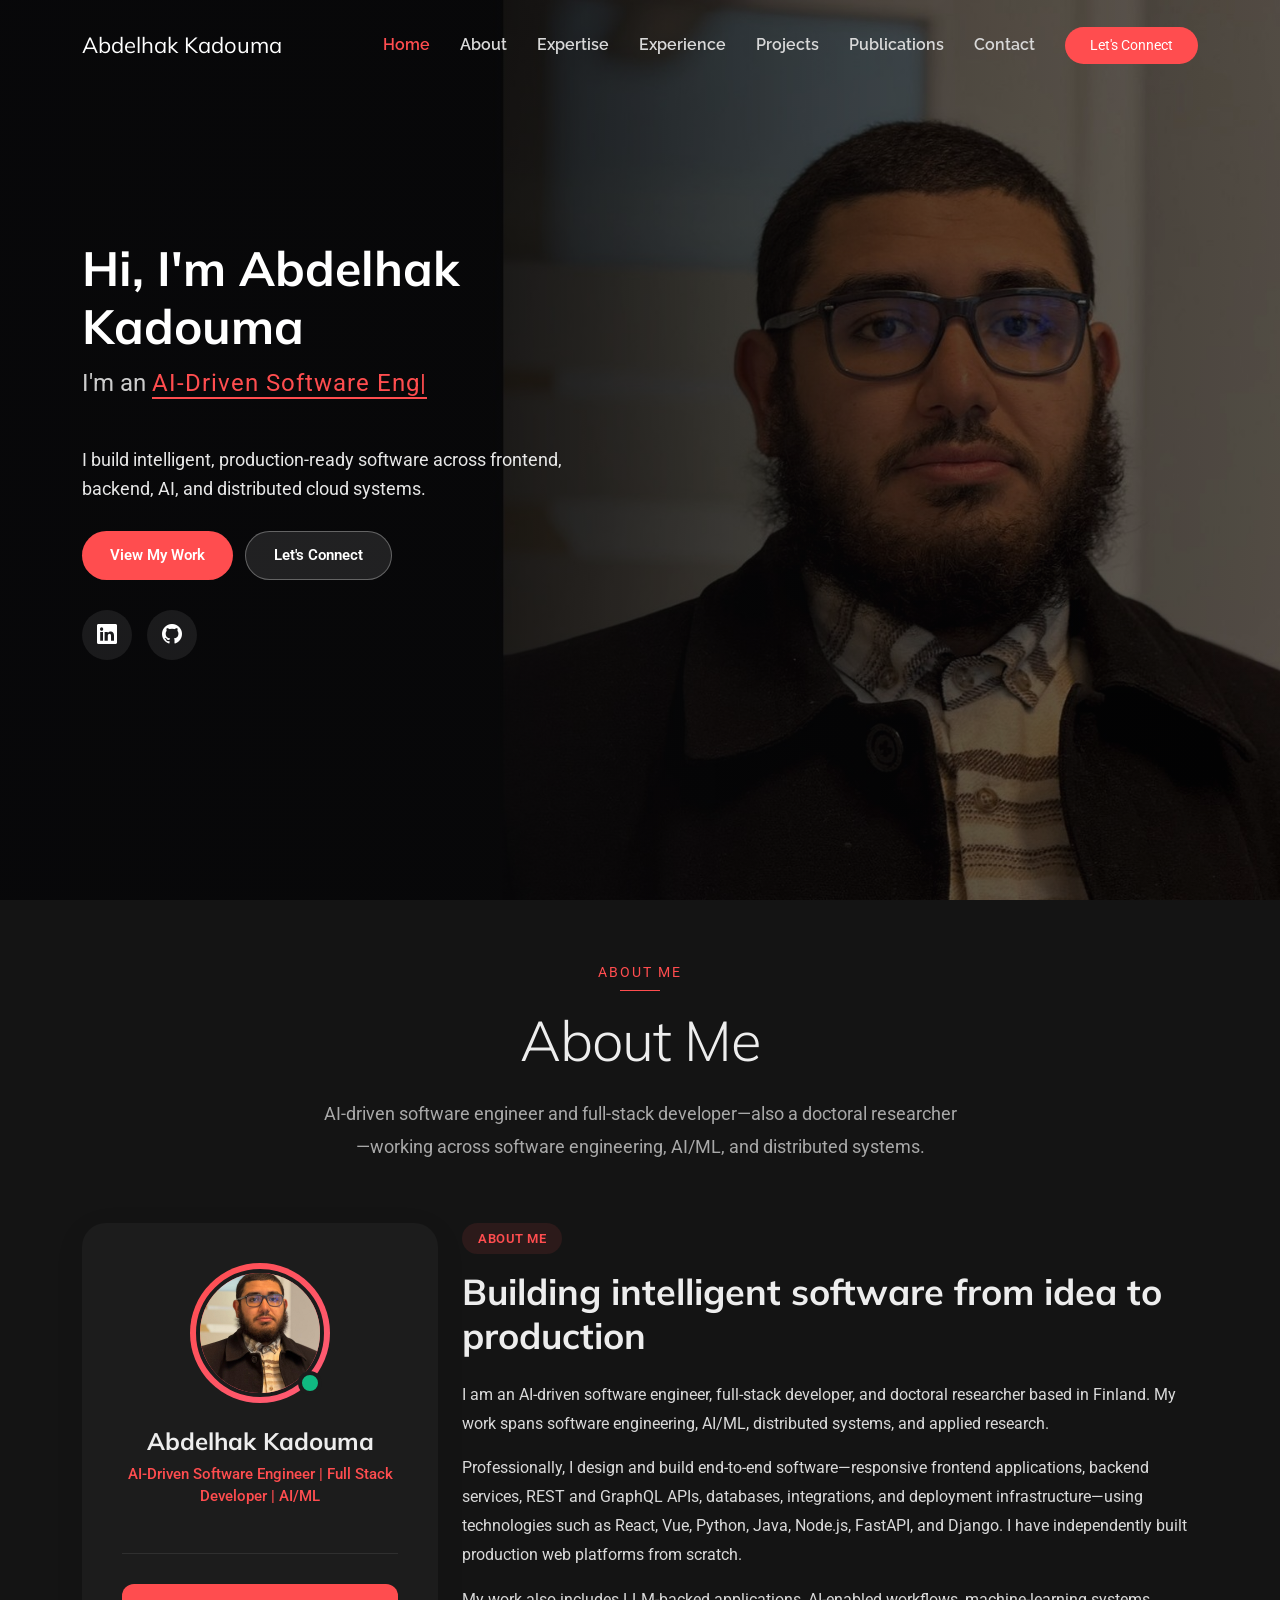
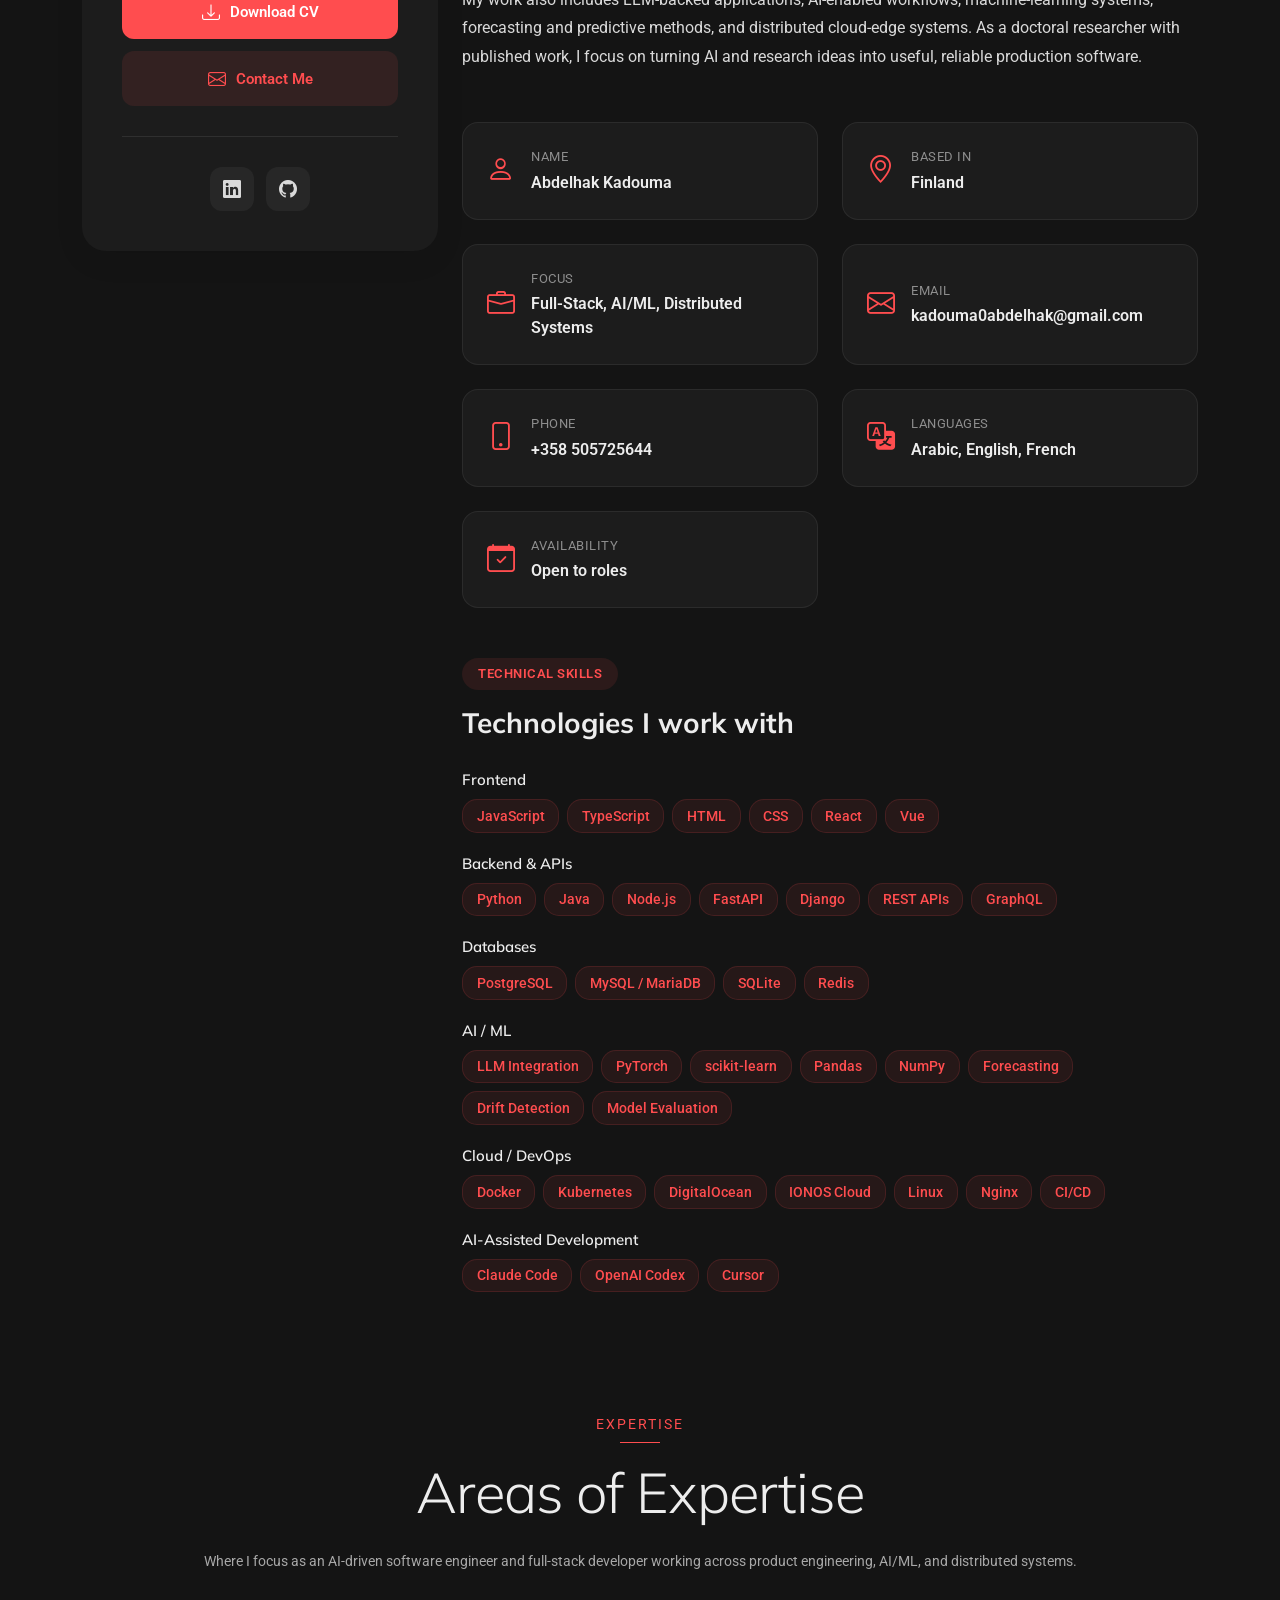
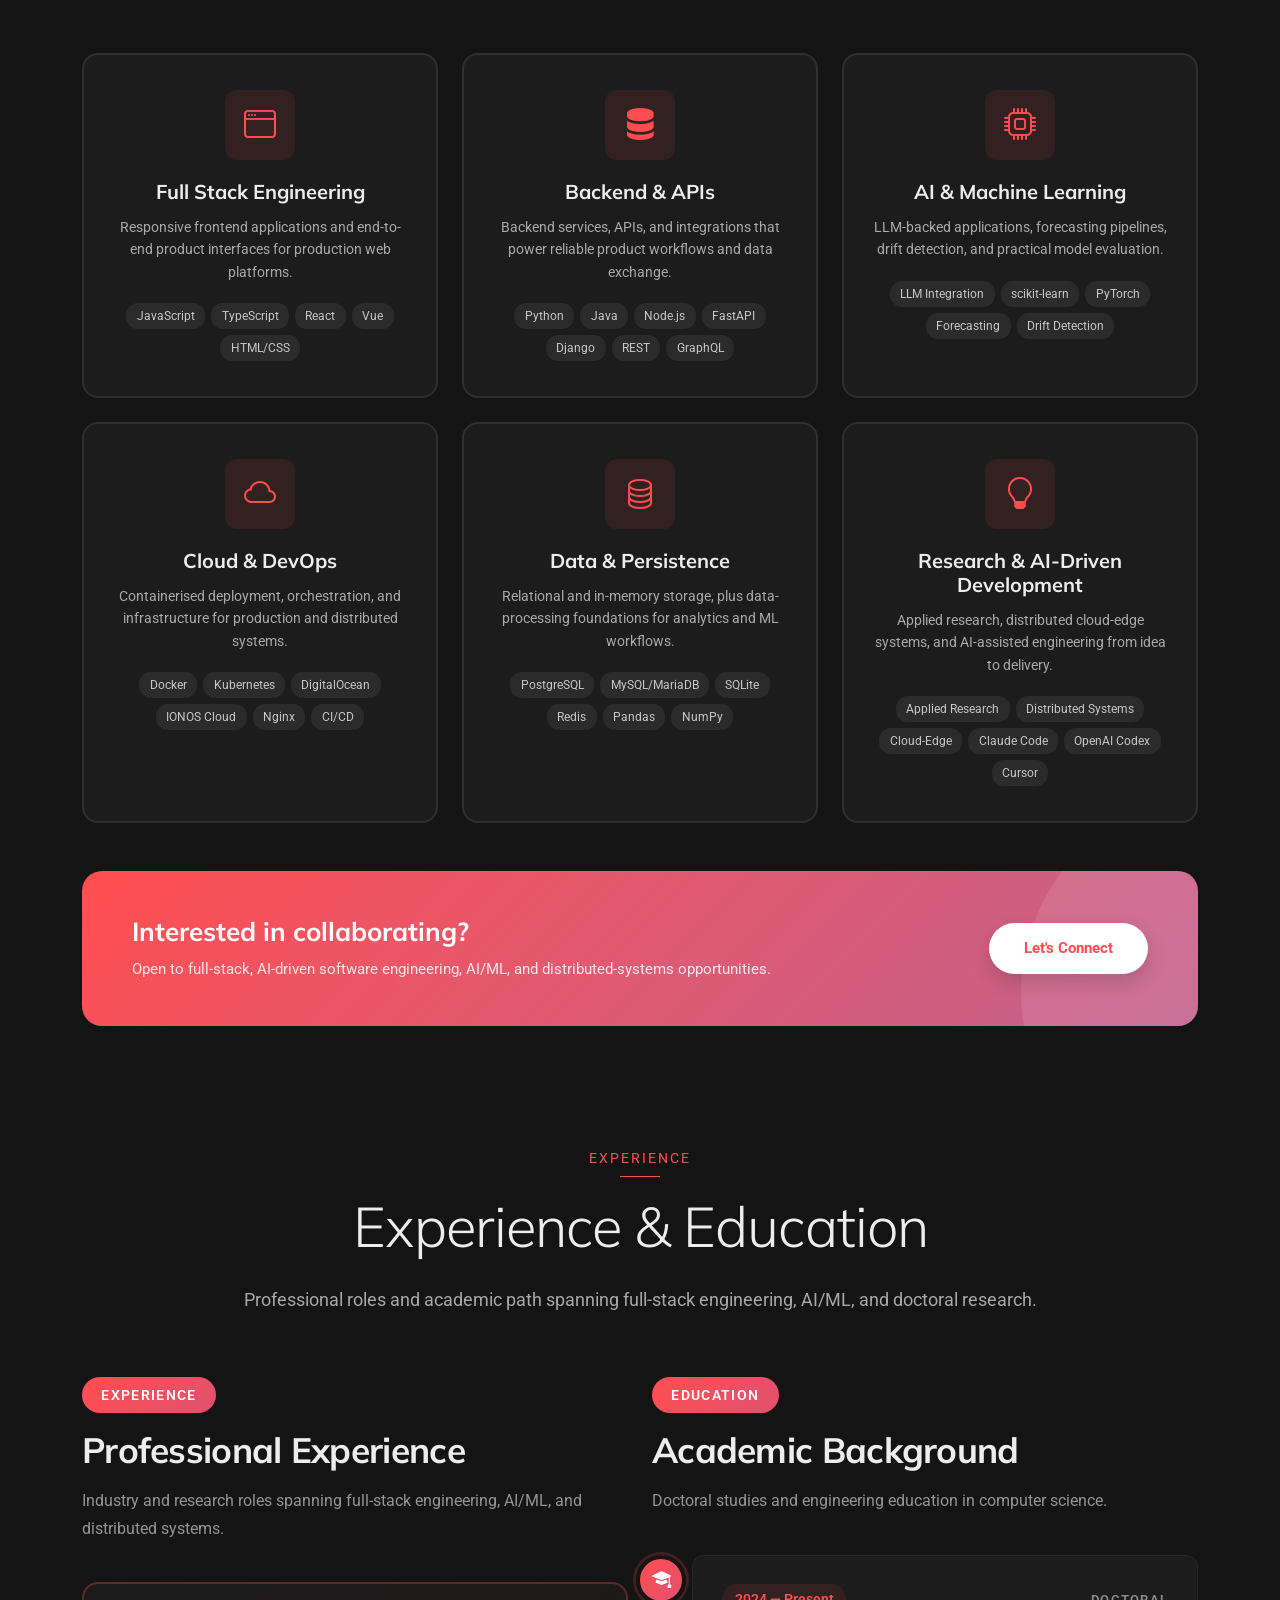
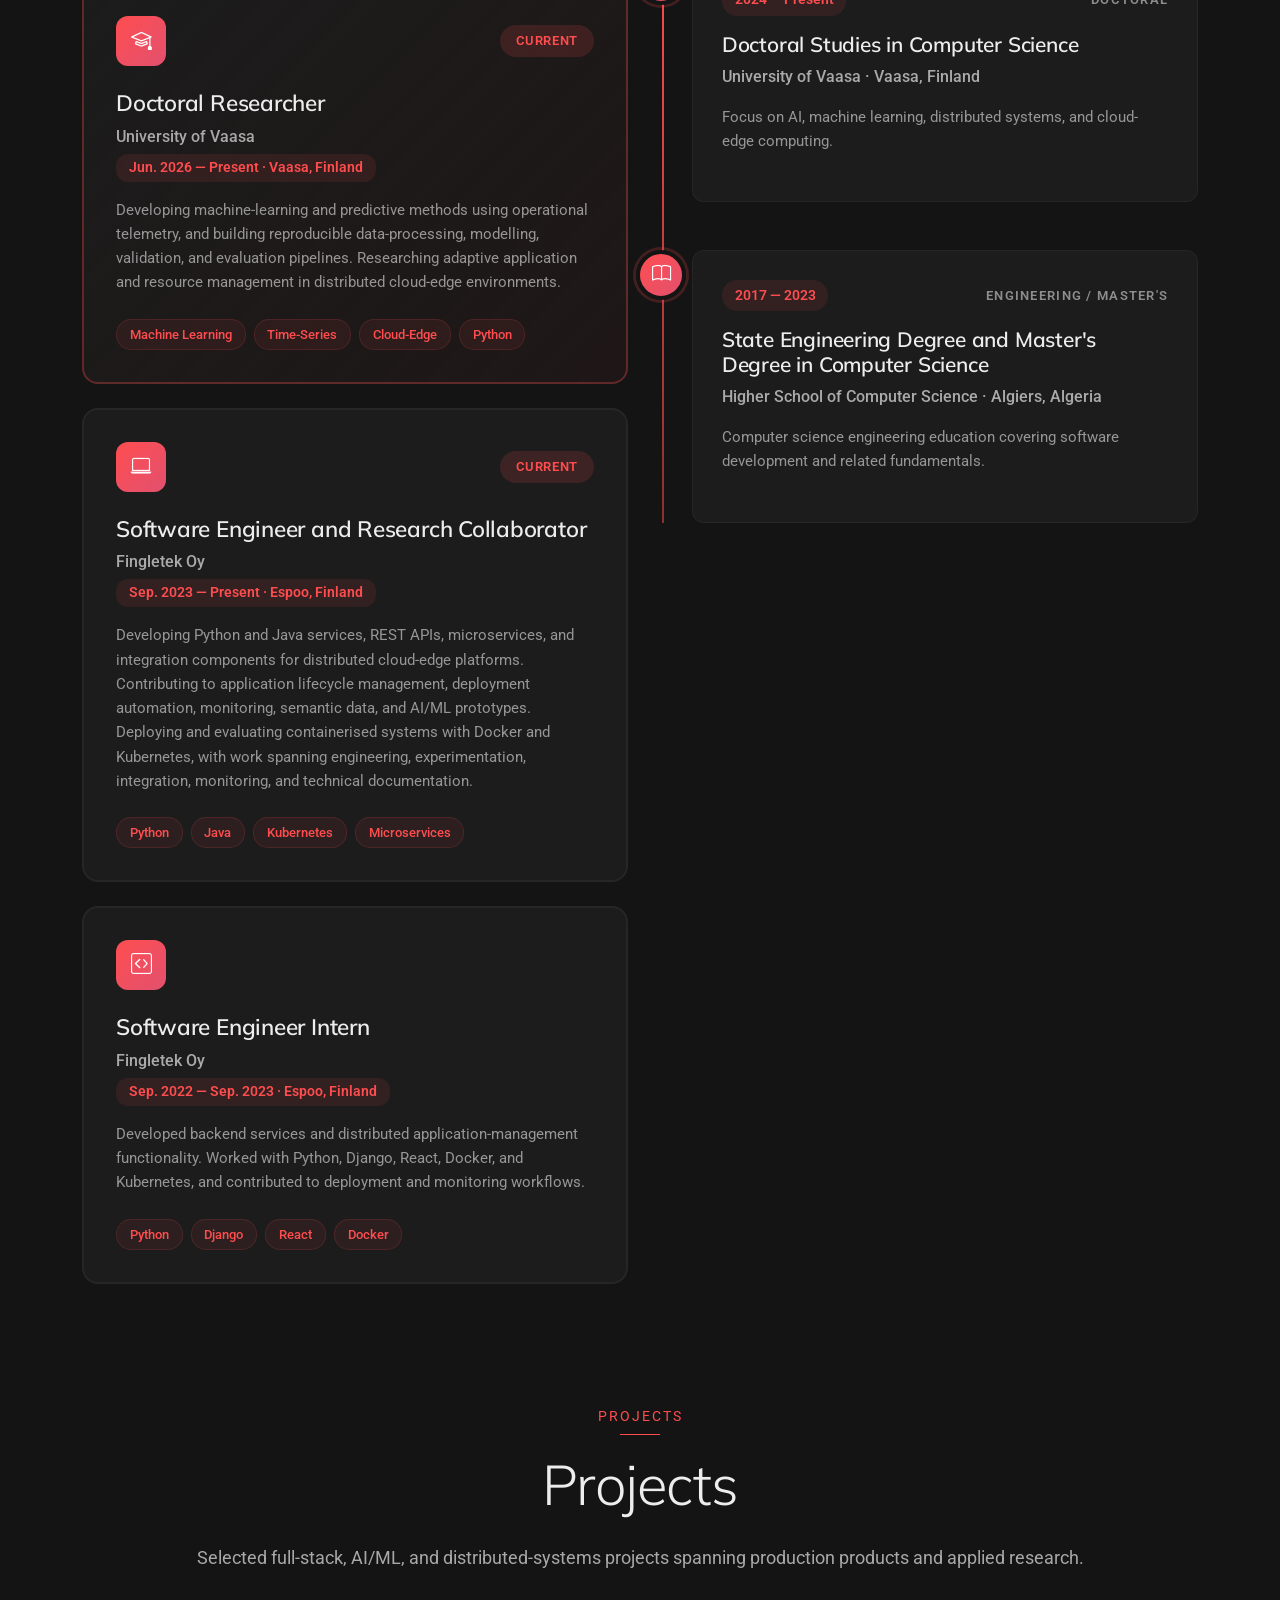
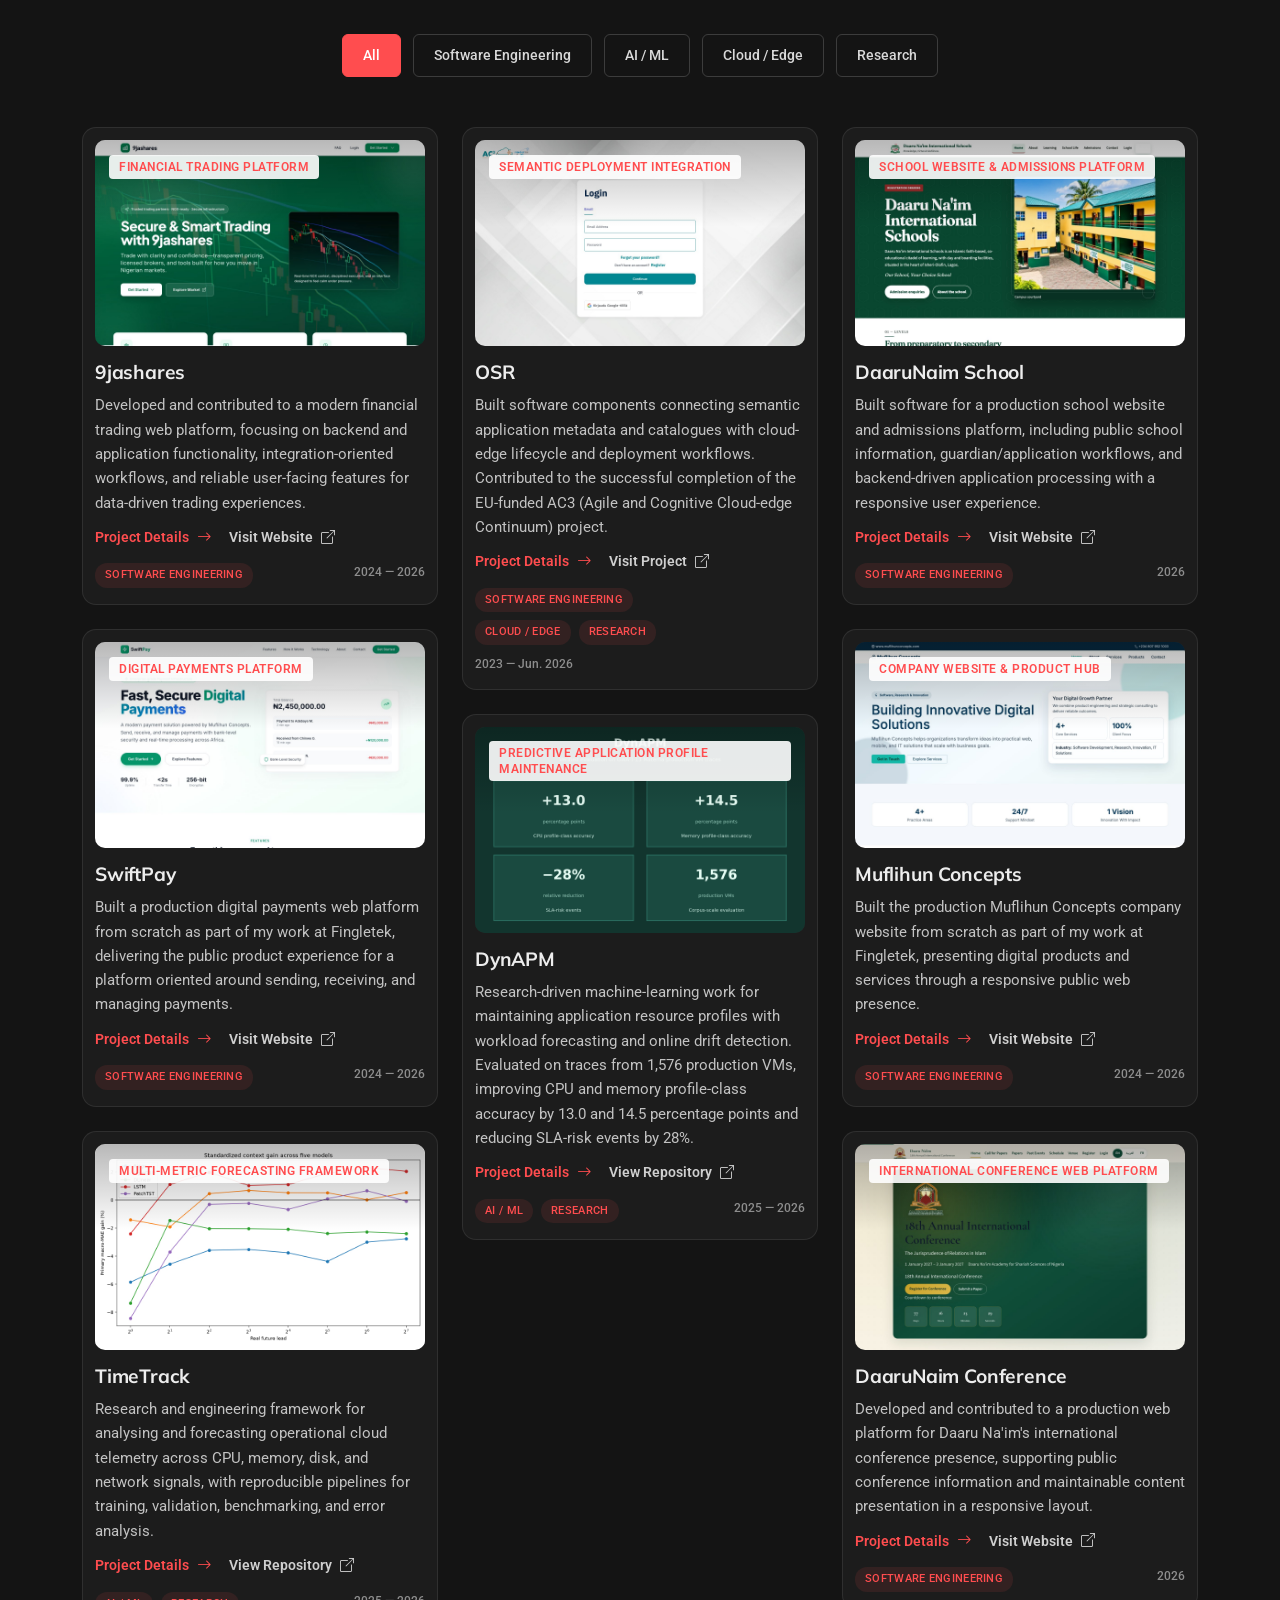
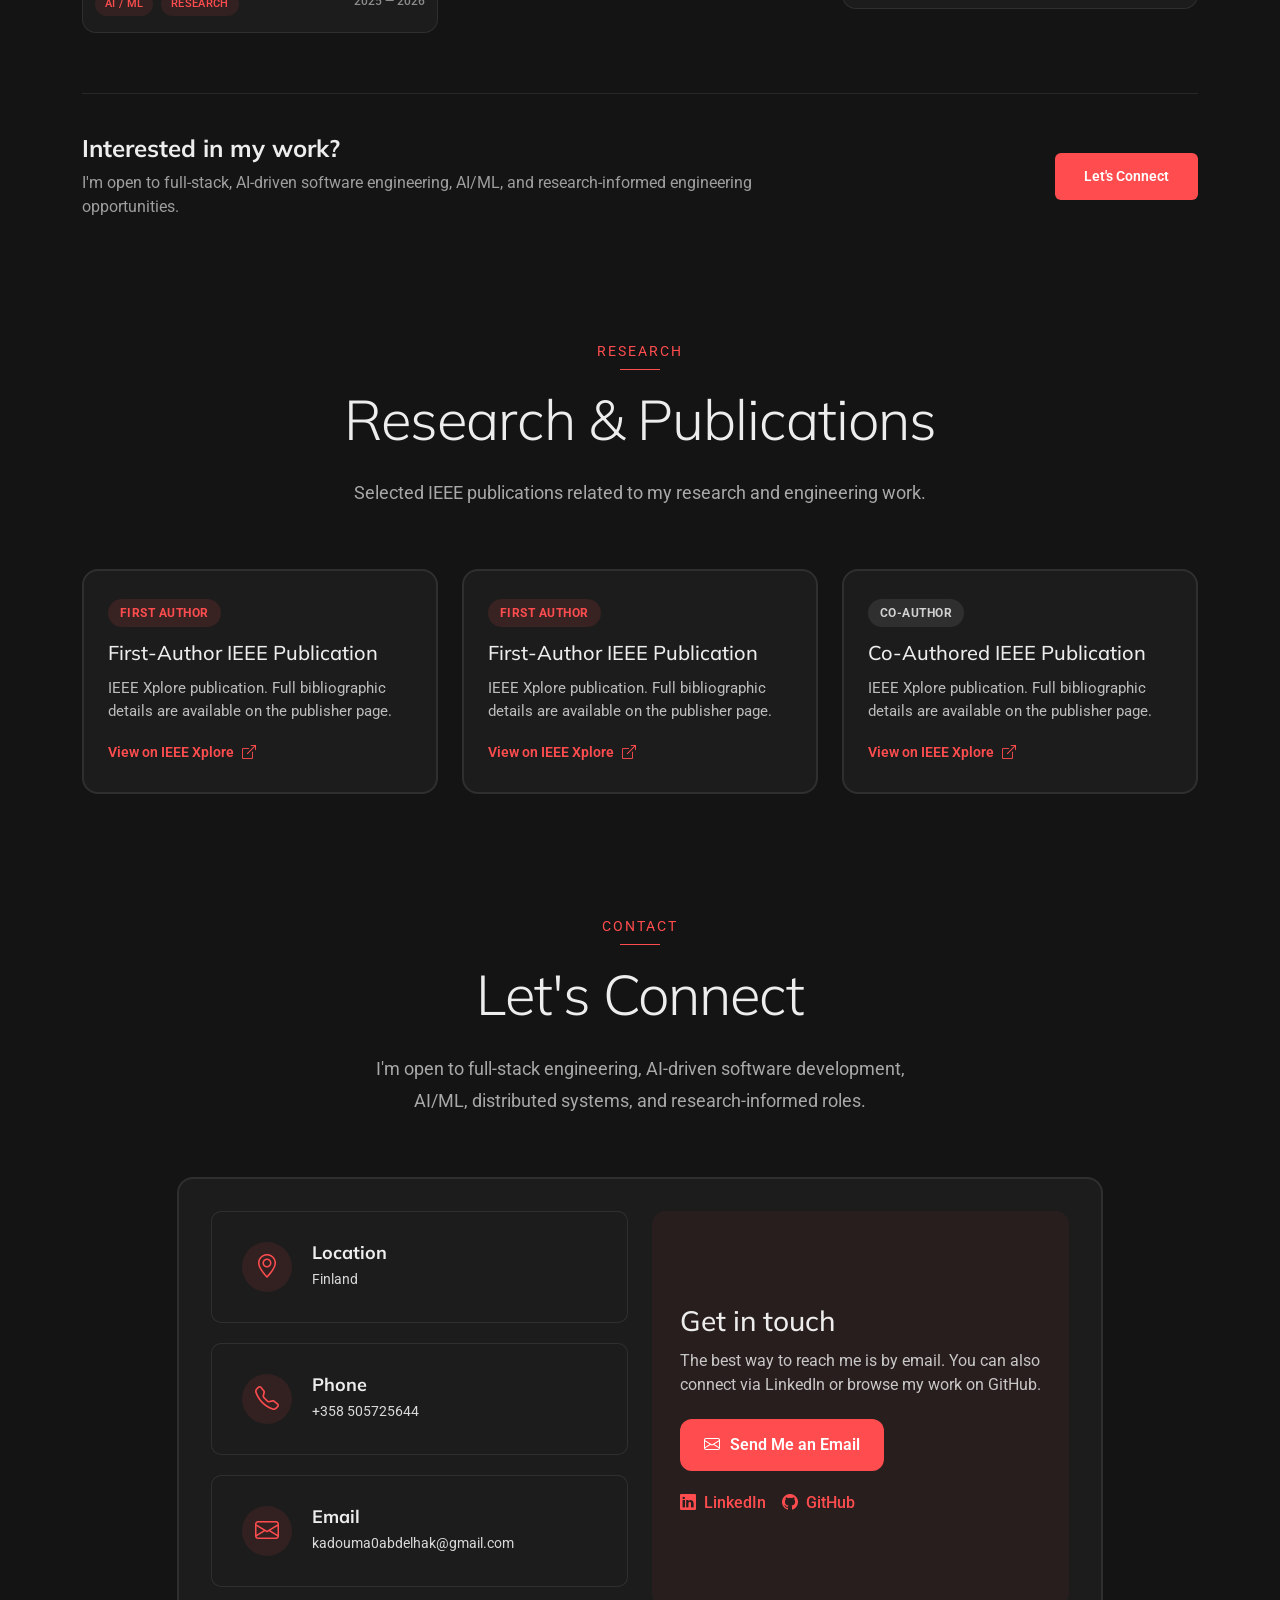
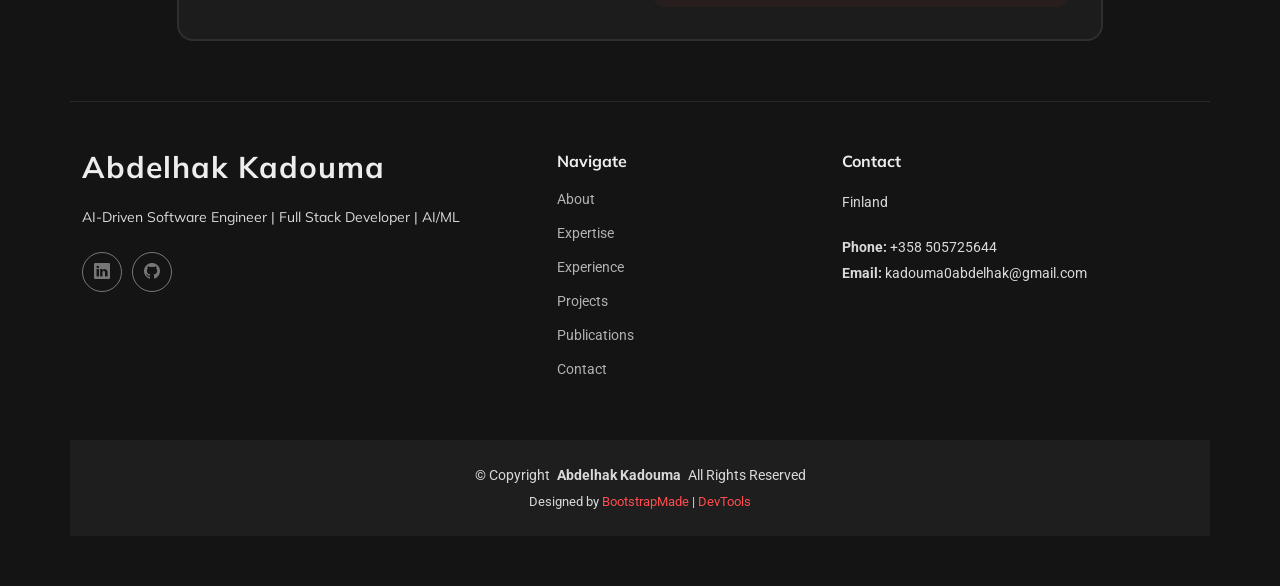
==== commit 7c4eb158: "Move project card titles below screenshots Co-authored-by: Cursor <cursoragent@cursor.com>" ====
--- a/index.html
+++ b/index.html
@@ -600,7 +600,7 @@
                   <div class="portfolio-overlay">
                     <div class="portfolio-info">
                       <span class="project-category">Financial Trading Platform</span>
-                      <h4>9jashares</h4>
+                      
                     </div>
                     <div class="portfolio-actions">
                       <a href="project-9jashares.html" class="portfolio-link" aria-label="Open 9jashares project details">
@@ -613,6 +613,7 @@
                   </div>
                 </div>
                 <div class="portfolio-summary">
+                  <h4 class="project-title">9jashares</h4>
                   <p>Developed and contributed to a modern financial trading web platform, focusing on backend and application functionality, integration-oriented workflows, and reliable user-facing features for data-driven trading experiences.</p>
                   <div class="project-cta-group">
                     <a class="project-cta" href="project-9jashares.html">Project Details <i class="bi bi-arrow-right"></i></a>
@@ -635,7 +636,7 @@
                   <div class="portfolio-overlay">
                     <div class="portfolio-info">
                       <span class="project-category">Semantic Deployment Integration</span>
-                      <h4>OSR</h4>
+                      
                     </div>
                     <div class="portfolio-actions">
                       <a href="project-osr.html" class="portfolio-link" aria-label="Open OSR project details">
@@ -648,6 +649,7 @@
                   </div>
                 </div>
                 <div class="portfolio-summary">
+                  <h4 class="project-title">OSR</h4>
                   <p>Built software components connecting semantic application metadata and catalogues with cloud-edge lifecycle and deployment workflows. Contributed to the successful completion of the EU-funded AC3 (Agile and Cognitive Cloud-edge Continuum) project.</p>
                   <div class="project-cta-group">
                     <a class="project-cta" href="project-osr.html">Project Details <i class="bi bi-arrow-right"></i></a>
@@ -672,7 +674,7 @@
                   <div class="portfolio-overlay">
                     <div class="portfolio-info">
                       <span class="project-category">School Website &amp; Admissions Platform</span>
-                      <h4>DaaruNaim School</h4>
+                      
                     </div>
                     <div class="portfolio-actions">
                       <a href="project-daarunaim-school.html" class="portfolio-link" aria-label="Open DaaruNaim School project details">
@@ -685,6 +687,7 @@
                   </div>
                 </div>
                 <div class="portfolio-summary">
+                  <h4 class="project-title">DaaruNaim School</h4>
                   <p>Built software for a production school website and admissions platform, including public school information, guardian/application workflows, and backend-driven application processing with a responsive user experience.</p>
                   <div class="project-cta-group">
                     <a class="project-cta" href="project-daarunaim-school.html">Project Details <i class="bi bi-arrow-right"></i></a>
@@ -707,7 +710,7 @@
                   <div class="portfolio-overlay">
                     <div class="portfolio-info">
                       <span class="project-category">Digital Payments Platform</span>
-                      <h4>SwiftPay</h4>
+                      
                     </div>
                     <div class="portfolio-actions">
                       <a href="project-swiftpay.html" class="portfolio-link" aria-label="Open SwiftPay project details">
@@ -720,6 +723,7 @@
                   </div>
                 </div>
                 <div class="portfolio-summary">
+                  <h4 class="project-title">SwiftPay</h4>
                   <p>Built a production digital payments web platform from scratch as part of my work at Fingletek, delivering the public product experience for a platform oriented around sending, receiving, and managing payments.</p>
                   <div class="project-cta-group">
                     <a class="project-cta" href="project-swiftpay.html">Project Details <i class="bi bi-arrow-right"></i></a>
@@ -742,7 +746,7 @@
                   <div class="portfolio-overlay">
                     <div class="portfolio-info">
                       <span class="project-category">Company Website &amp; Product Hub</span>
-                      <h4>Muflihun Concepts</h4>
+                      
                     </div>
                     <div class="portfolio-actions">
                       <a href="project-muflihun-concepts.html" class="portfolio-link" aria-label="Open Muflihun Concepts project details">
@@ -755,6 +759,7 @@
                   </div>
                 </div>
                 <div class="portfolio-summary">
+                  <h4 class="project-title">Muflihun Concepts</h4>
                   <p>Built the production Muflihun Concepts company website from scratch as part of my work at Fingletek, presenting digital products and services through a responsive public web presence.</p>
                   <div class="project-cta-group">
                     <a class="project-cta" href="project-muflihun-concepts.html">Project Details <i class="bi bi-arrow-right"></i></a>
@@ -777,7 +782,7 @@
                   <div class="portfolio-overlay">
                     <div class="portfolio-info">
                       <span class="project-category">Predictive Application Profile Maintenance</span>
-                      <h4>DynAPM</h4>
+                      
                     </div>
                     <div class="portfolio-actions">
                       <a href="project-dynapm.html" class="portfolio-link" aria-label="Open DynAPM project details">
@@ -790,6 +795,7 @@
                   </div>
                 </div>
                 <div class="portfolio-summary">
+                  <h4 class="project-title">DynAPM</h4>
                   <p>Research-driven machine-learning work for maintaining application resource profiles with workload forecasting and online drift detection. Evaluated on traces from 1,576 production VMs, improving CPU and memory profile-class accuracy by 13.0 and 14.5 percentage points and reducing SLA-risk events by 28%.</p>
                   <div class="project-cta-group">
                     <a class="project-cta" href="project-dynapm.html">Project Details <i class="bi bi-arrow-right"></i></a>
@@ -813,7 +819,7 @@
                   <div class="portfolio-overlay">
                     <div class="portfolio-info">
                       <span class="project-category">Multi-Metric Forecasting Framework</span>
-                      <h4>TimeTrack</h4>
+                      
                     </div>
                     <div class="portfolio-actions">
                       <a href="project-timetrack.html" class="portfolio-link" aria-label="Open TimeTrack project details">
@@ -826,6 +832,7 @@
                   </div>
                 </div>
                 <div class="portfolio-summary">
+                  <h4 class="project-title">TimeTrack</h4>
                   <p>Research and engineering framework for analysing and forecasting operational cloud telemetry across CPU, memory, disk, and network signals, with reproducible pipelines for training, validation, benchmarking, and error analysis.</p>
                   <div class="project-cta-group">
                     <a class="project-cta" href="project-timetrack.html">Project Details <i class="bi bi-arrow-right"></i></a>
@@ -849,7 +856,7 @@
                   <div class="portfolio-overlay">
                     <div class="portfolio-info">
                       <span class="project-category">International Conference Web Platform</span>
-                      <h4>DaaruNaim Conference</h4>
+                      
                     </div>
                     <div class="portfolio-actions">
                       <a href="project-daarunaim-conference.html" class="portfolio-link" aria-label="Open DaaruNaim Conference project details">
@@ -862,6 +869,7 @@
                   </div>
                 </div>
                 <div class="portfolio-summary">
+                  <h4 class="project-title">DaaruNaim Conference</h4>
                   <p>Developed and contributed to a production web platform for Daaru Na'im's international conference presence, supporting public conference information and maintainable content presentation in a responsive layout.</p>
                   <div class="project-cta-group">
                     <a class="project-cta" href="project-daarunaim-conference.html">Project Details <i class="bi bi-arrow-right"></i></a>
--- a/assets/css/main.css
+++ b/assets/css/main.css
@@ -4618,23 +4618,52 @@
 --------------------------------------------------------------*/
 .portfolio .portfolio-card .project-thumb .portfolio-overlay {
   opacity: 1;
-  background: linear-gradient(to bottom, transparent 42%, rgba(0, 0, 0, 0.78) 100%);
+  background: linear-gradient(to bottom, rgba(0, 0, 0, 0.28) 0%, transparent 42%);
+  justify-content: space-between;
+  padding: 14px;
   z-index: 2;
+  pointer-events: none;
+}
+
+.portfolio .portfolio-card .project-thumb .portfolio-overlay .portfolio-actions {
+  opacity: 0;
+  pointer-events: none;
+  transition: opacity 0.3s ease;
+}
+
+.portfolio .portfolio-card .project-thumb .portfolio-overlay .portfolio-actions a {
+  pointer-events: auto;
 }
 
 .portfolio .portfolio-card:hover .project-thumb .portfolio-overlay {
-  background: linear-gradient(to bottom, transparent 28%, rgba(0, 0, 0, 0.88) 100%);
+  background: linear-gradient(to bottom, rgba(0, 0, 0, 0.32) 0%, transparent 40%, rgba(0, 0, 0, 0.45) 100%);
+}
+
+.portfolio .portfolio-card:hover .project-thumb .portfolio-overlay .portfolio-actions {
+  opacity: 1;
+  pointer-events: auto;
+}
+
+@media (hover: none) {
+  .portfolio .portfolio-card .project-thumb .portfolio-overlay .portfolio-actions {
+    opacity: 1;
+    pointer-events: auto;
+  }
+
+  .portfolio .portfolio-card .project-thumb .portfolio-overlay {
+    background: linear-gradient(to bottom, rgba(0, 0, 0, 0.28) 0%, transparent 40%, rgba(0, 0, 0, 0.35) 100%);
+  }
+}
+
+.portfolio .portfolio-card .project-thumb .portfolio-overlay .portfolio-info {
+  pointer-events: none;
 }
 
 .portfolio .portfolio-card .project-thumb .portfolio-overlay .portfolio-info .project-category {
   max-width: 100%;
   white-space: normal;
   line-height: 1.35;
-}
-
-.portfolio .portfolio-card .project-thumb .portfolio-overlay .portfolio-info h4 {
-  font-size: 1.25rem;
-  word-break: break-word;
+  margin-bottom: 0;
 }
 
 .portfolio .portfolio-card .project-thumb-chart {
@@ -4698,6 +4727,17 @@
   flex: 1 1 auto;
   display: flex;
   flex-direction: column;
+}
+
+.portfolio .portfolio-summary .project-title {
+  margin: 0 0 8px;
+  padding: 0;
+  font-size: 1.2rem;
+  font-weight: 700;
+  line-height: 1.3;
+  letter-spacing: -0.01em;
+  color: var(--heading-color);
+  word-break: break-word;
 }
 
 .portfolio .portfolio-summary p {
